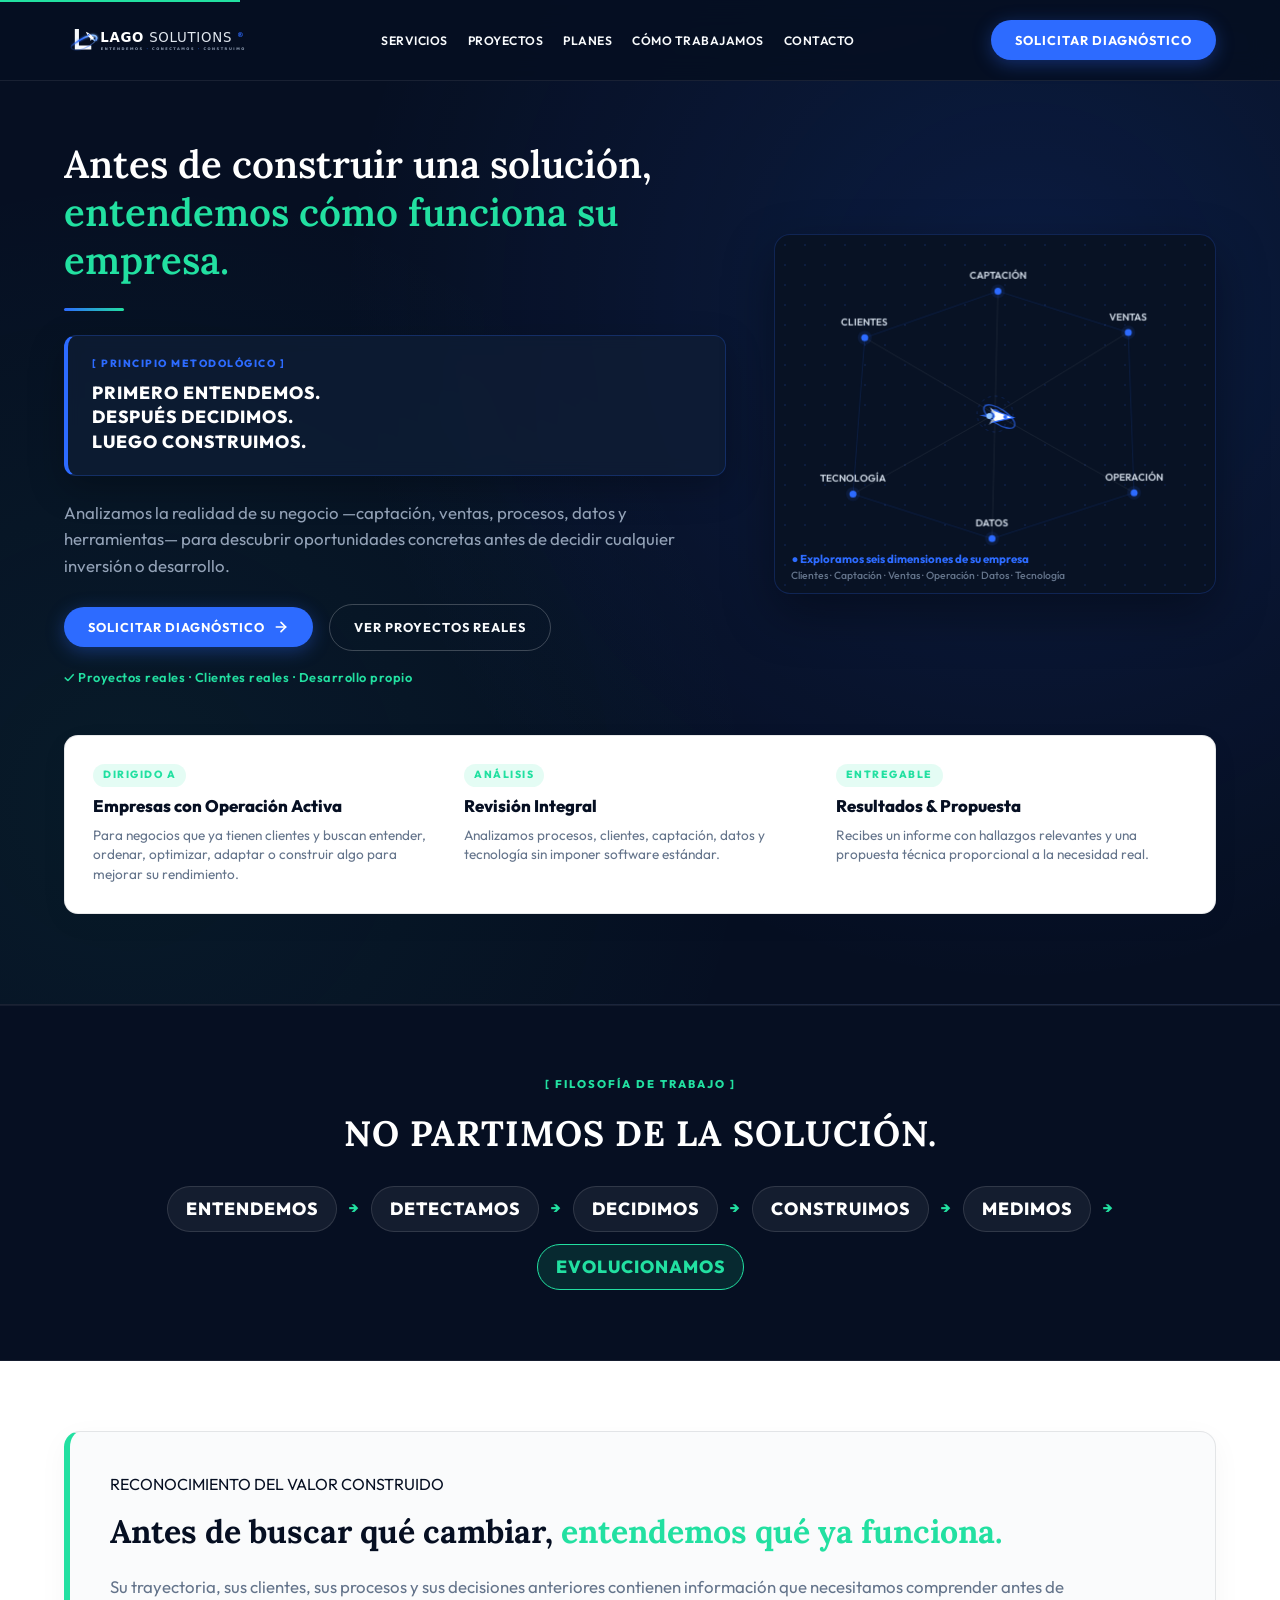
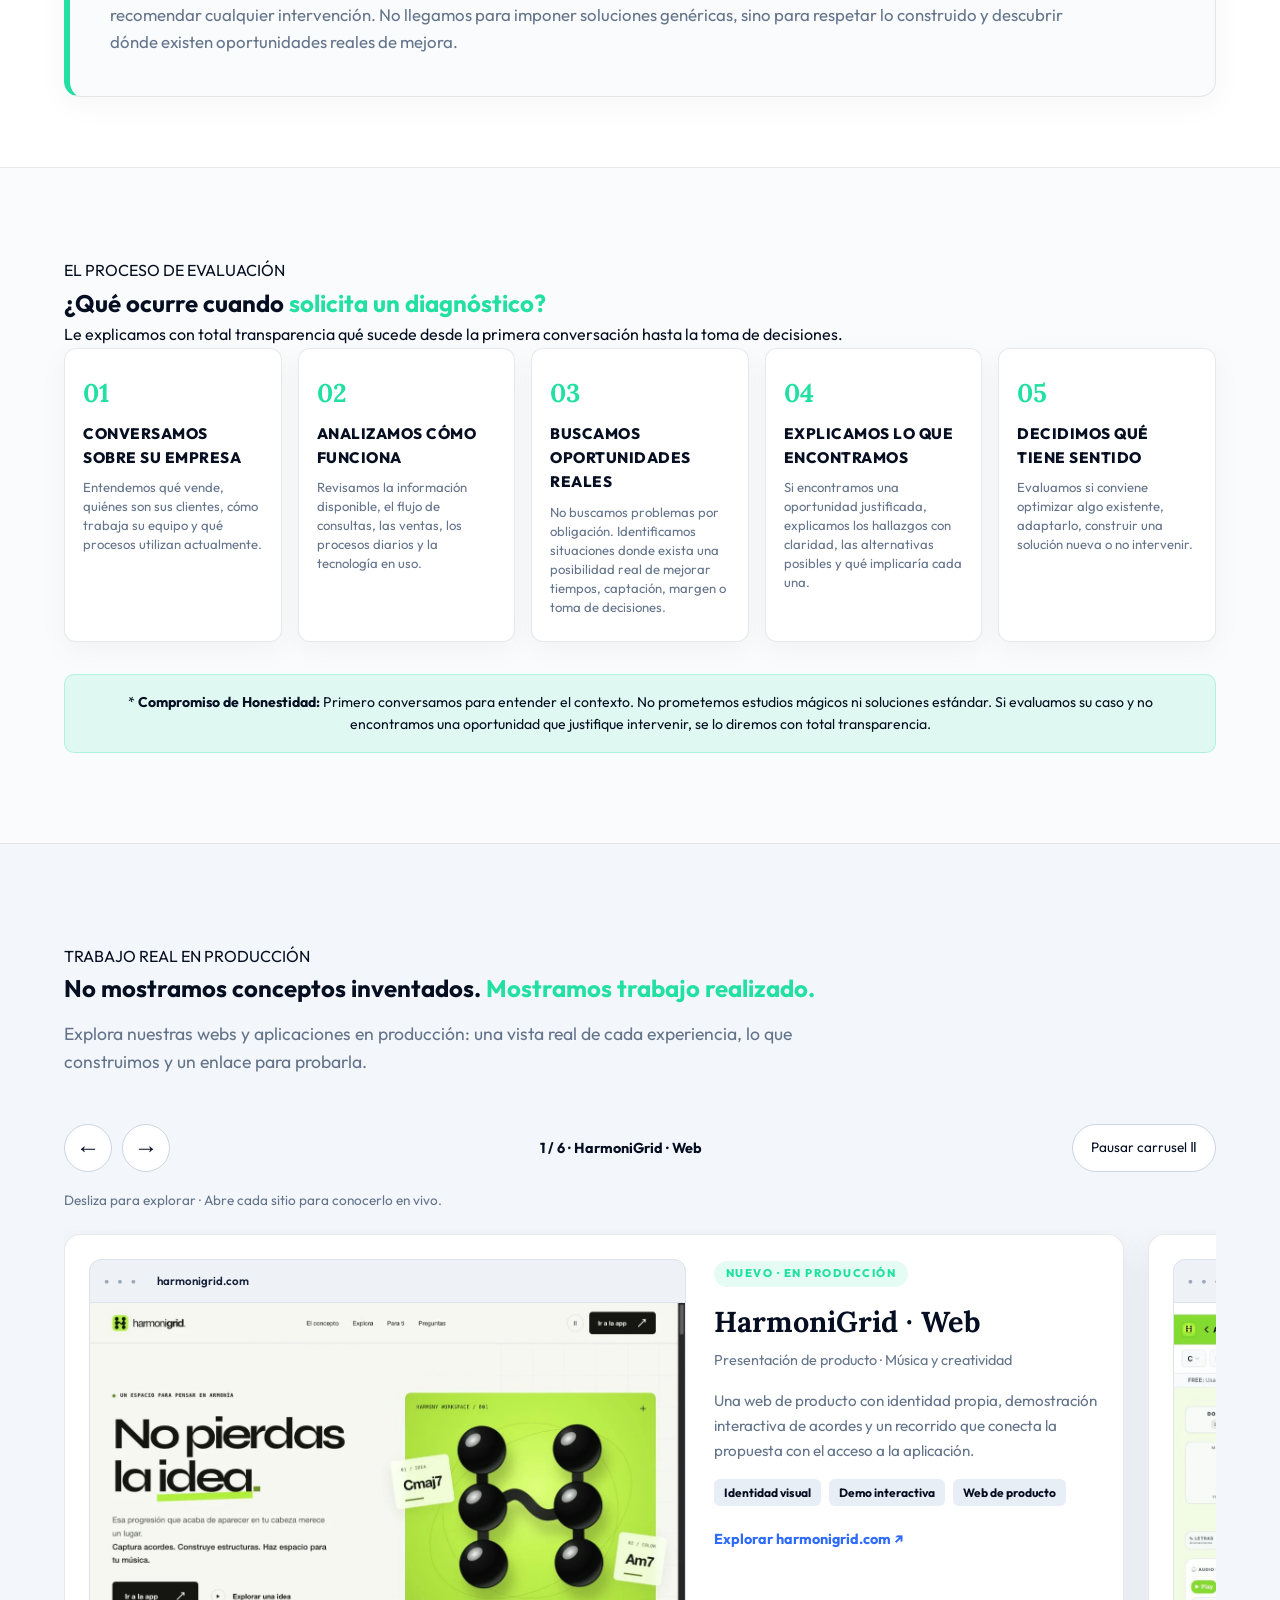
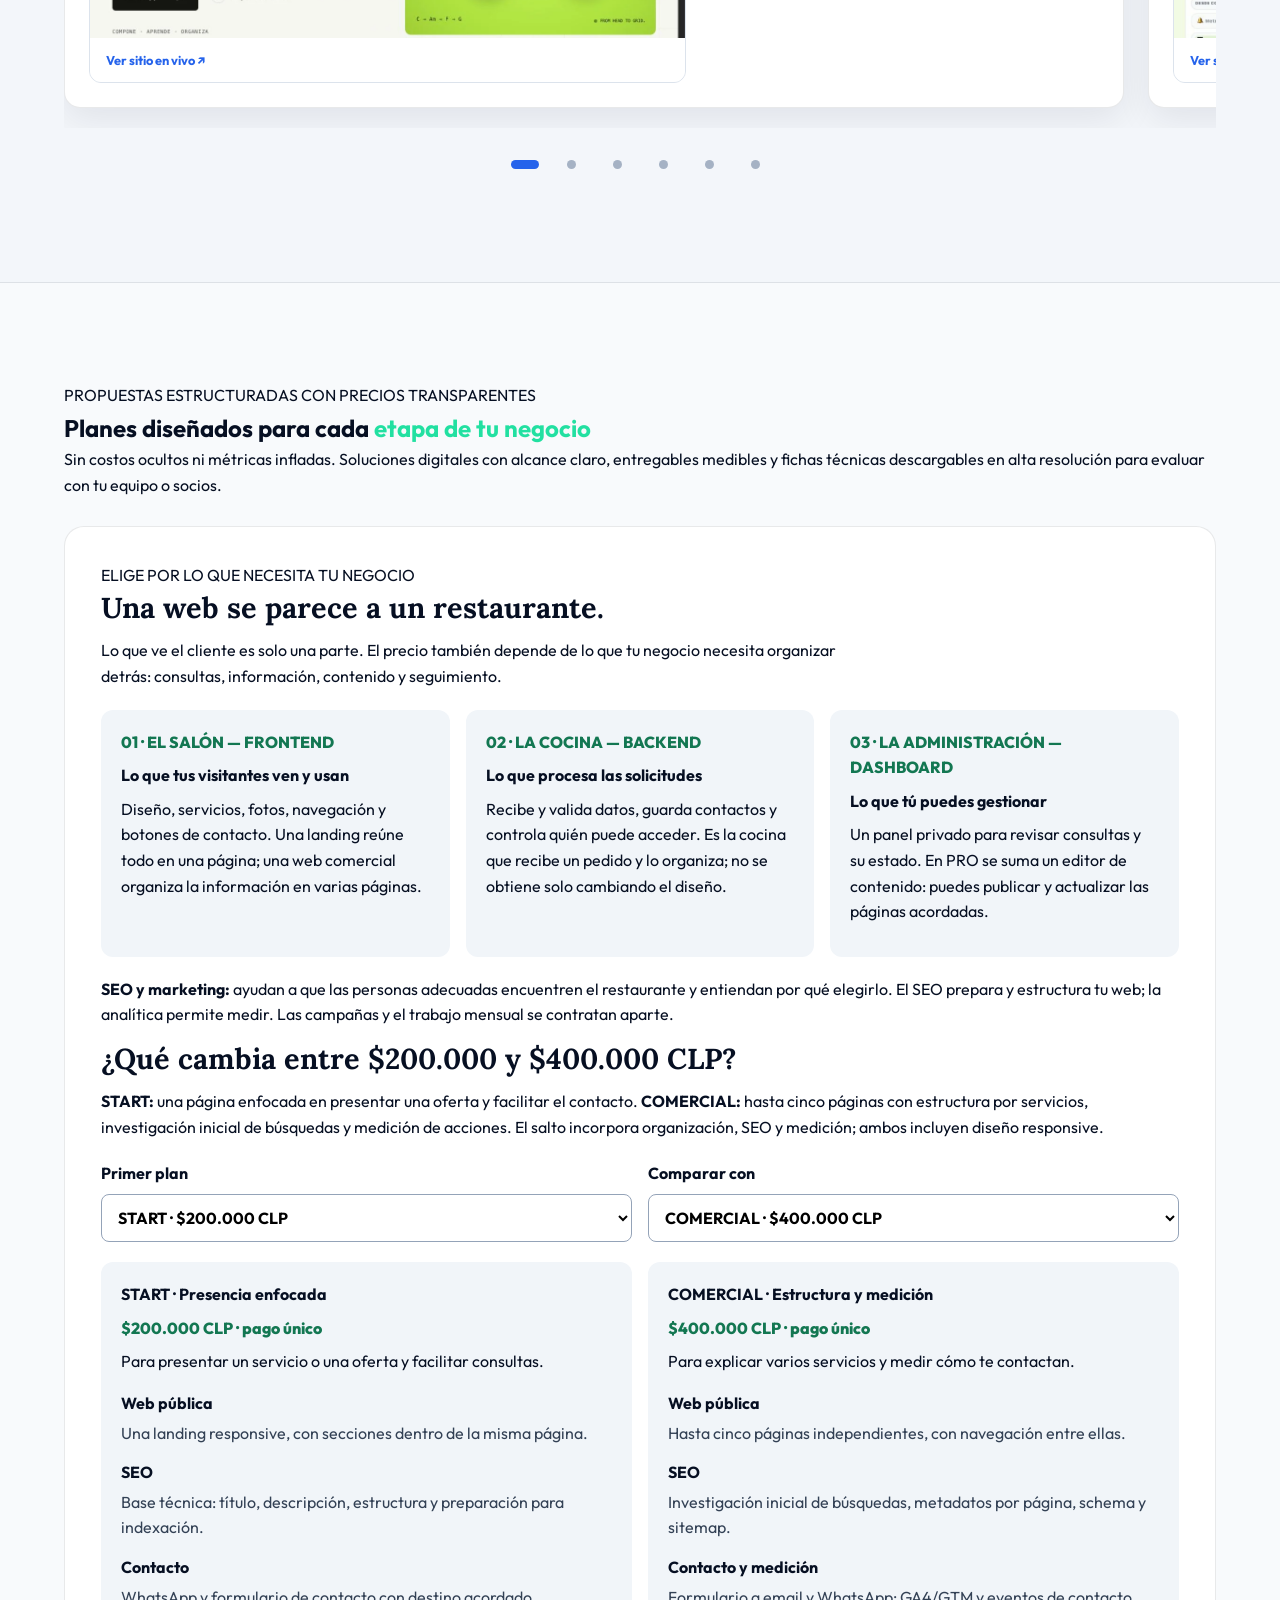
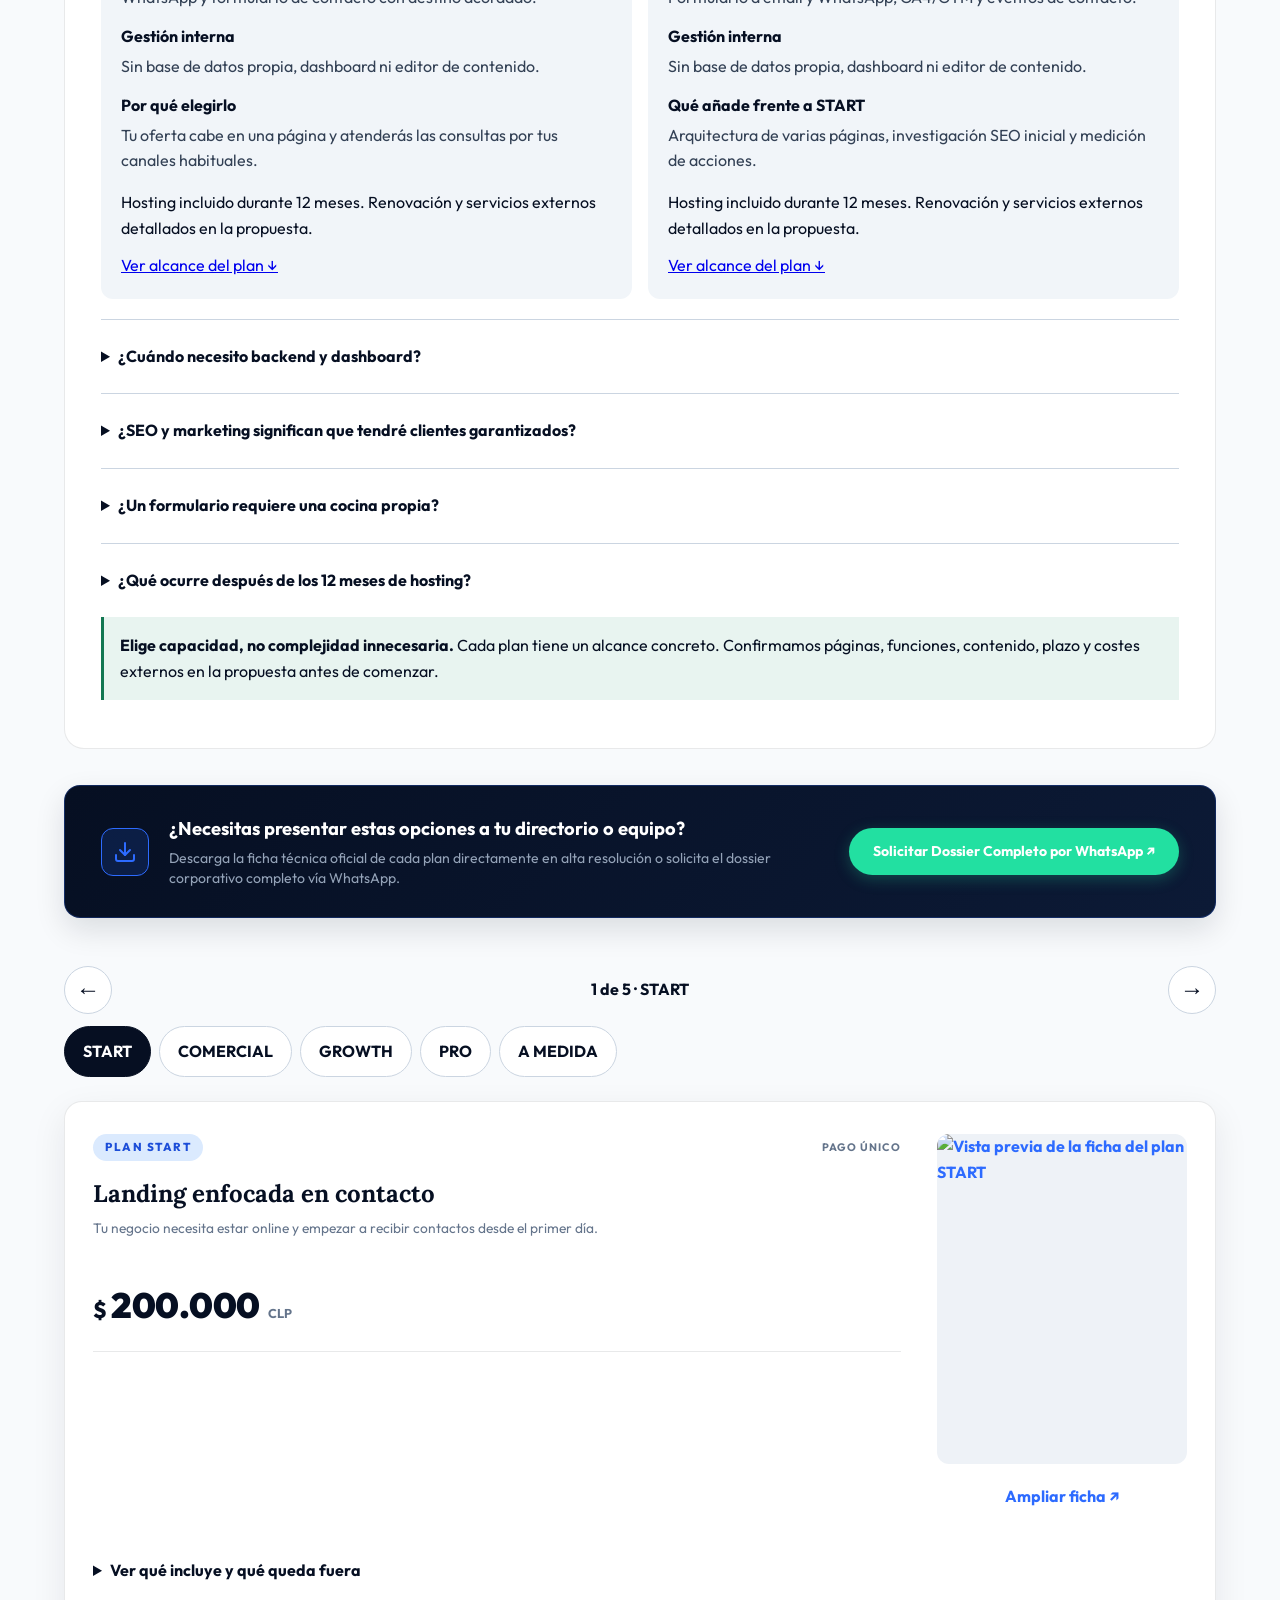
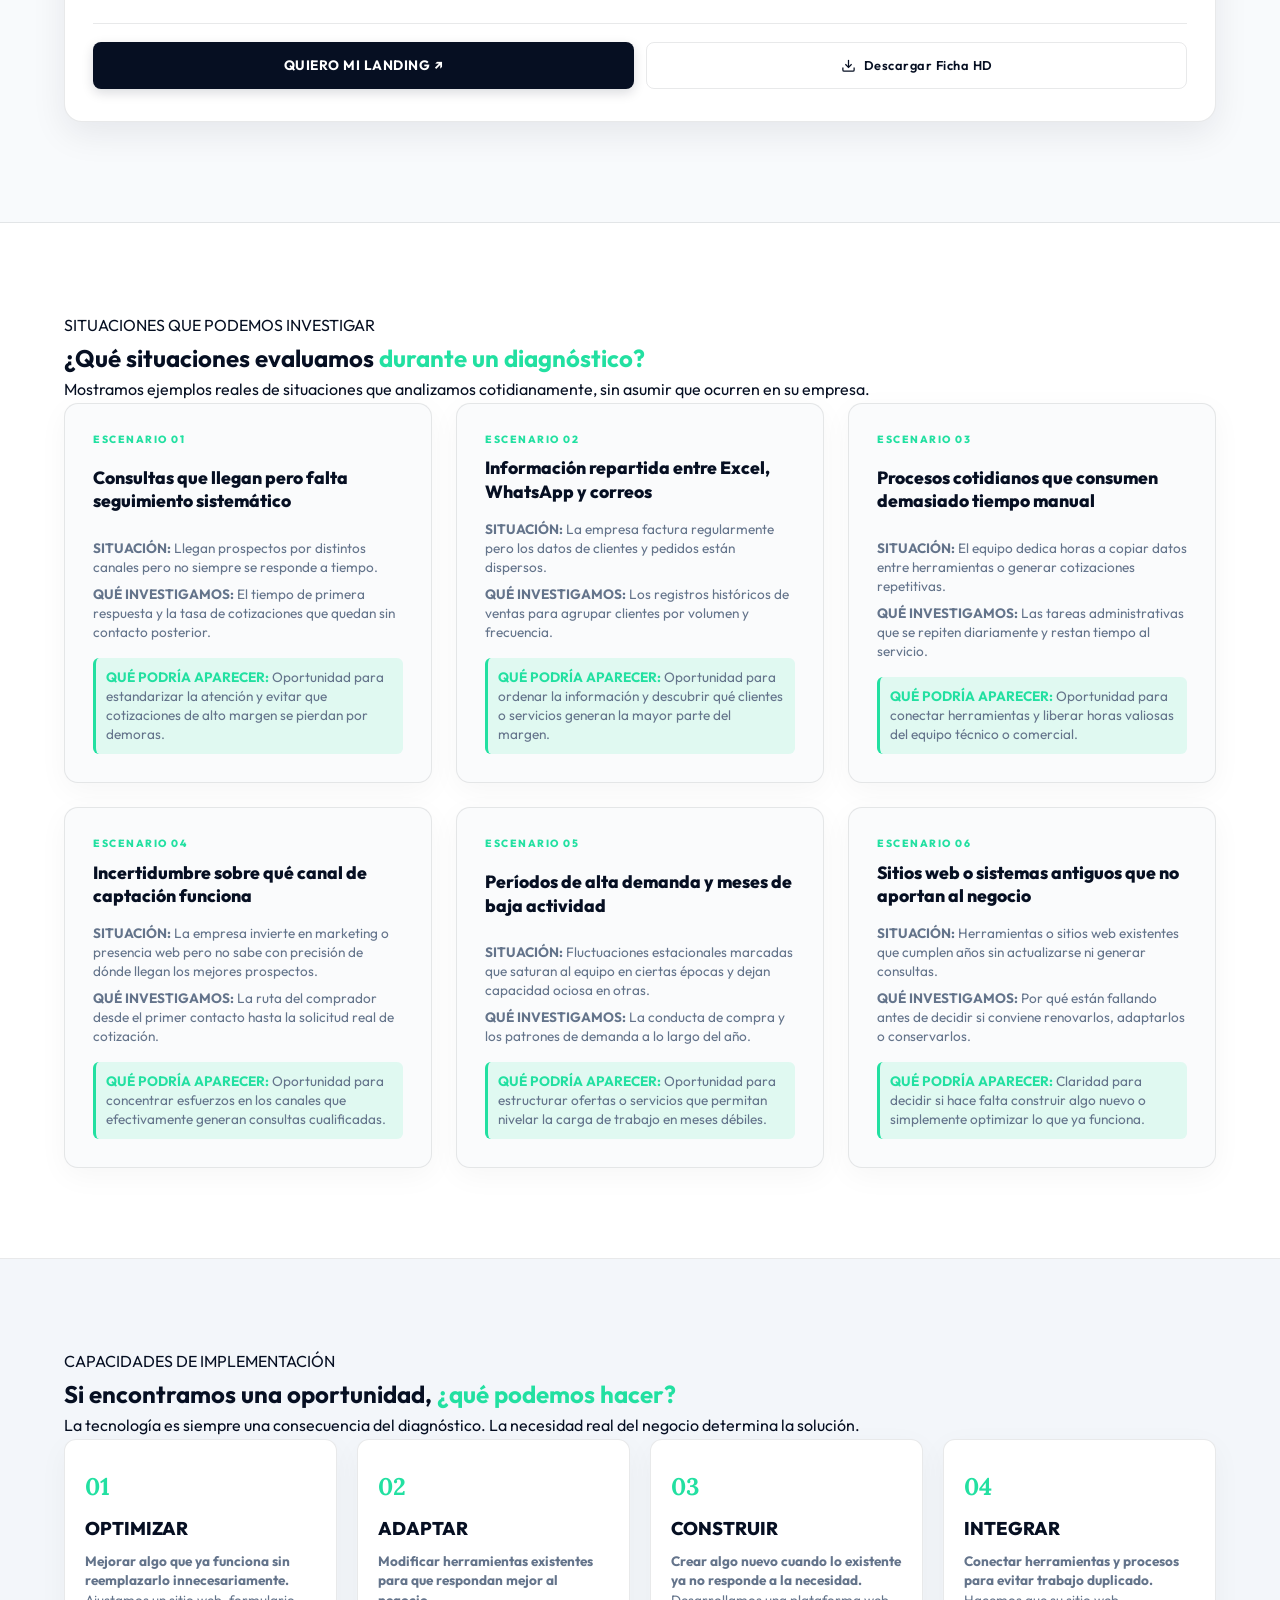
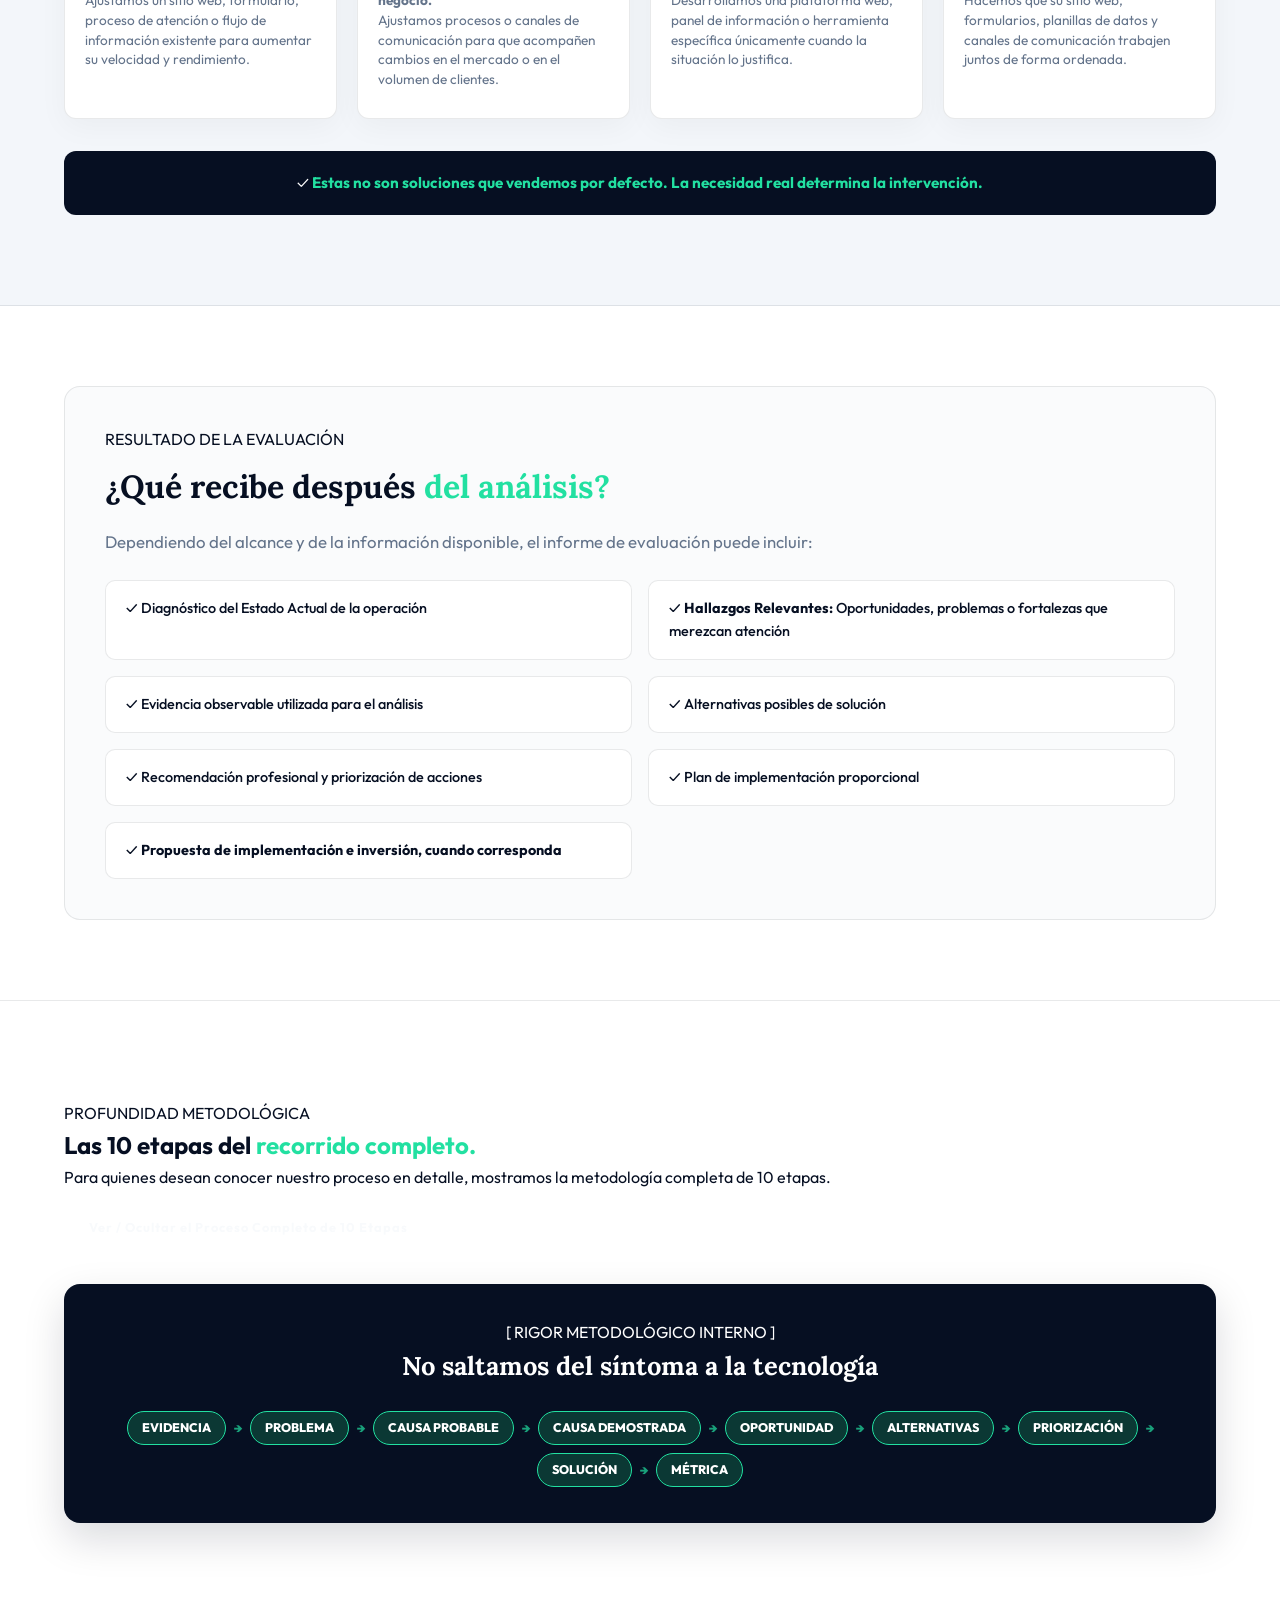
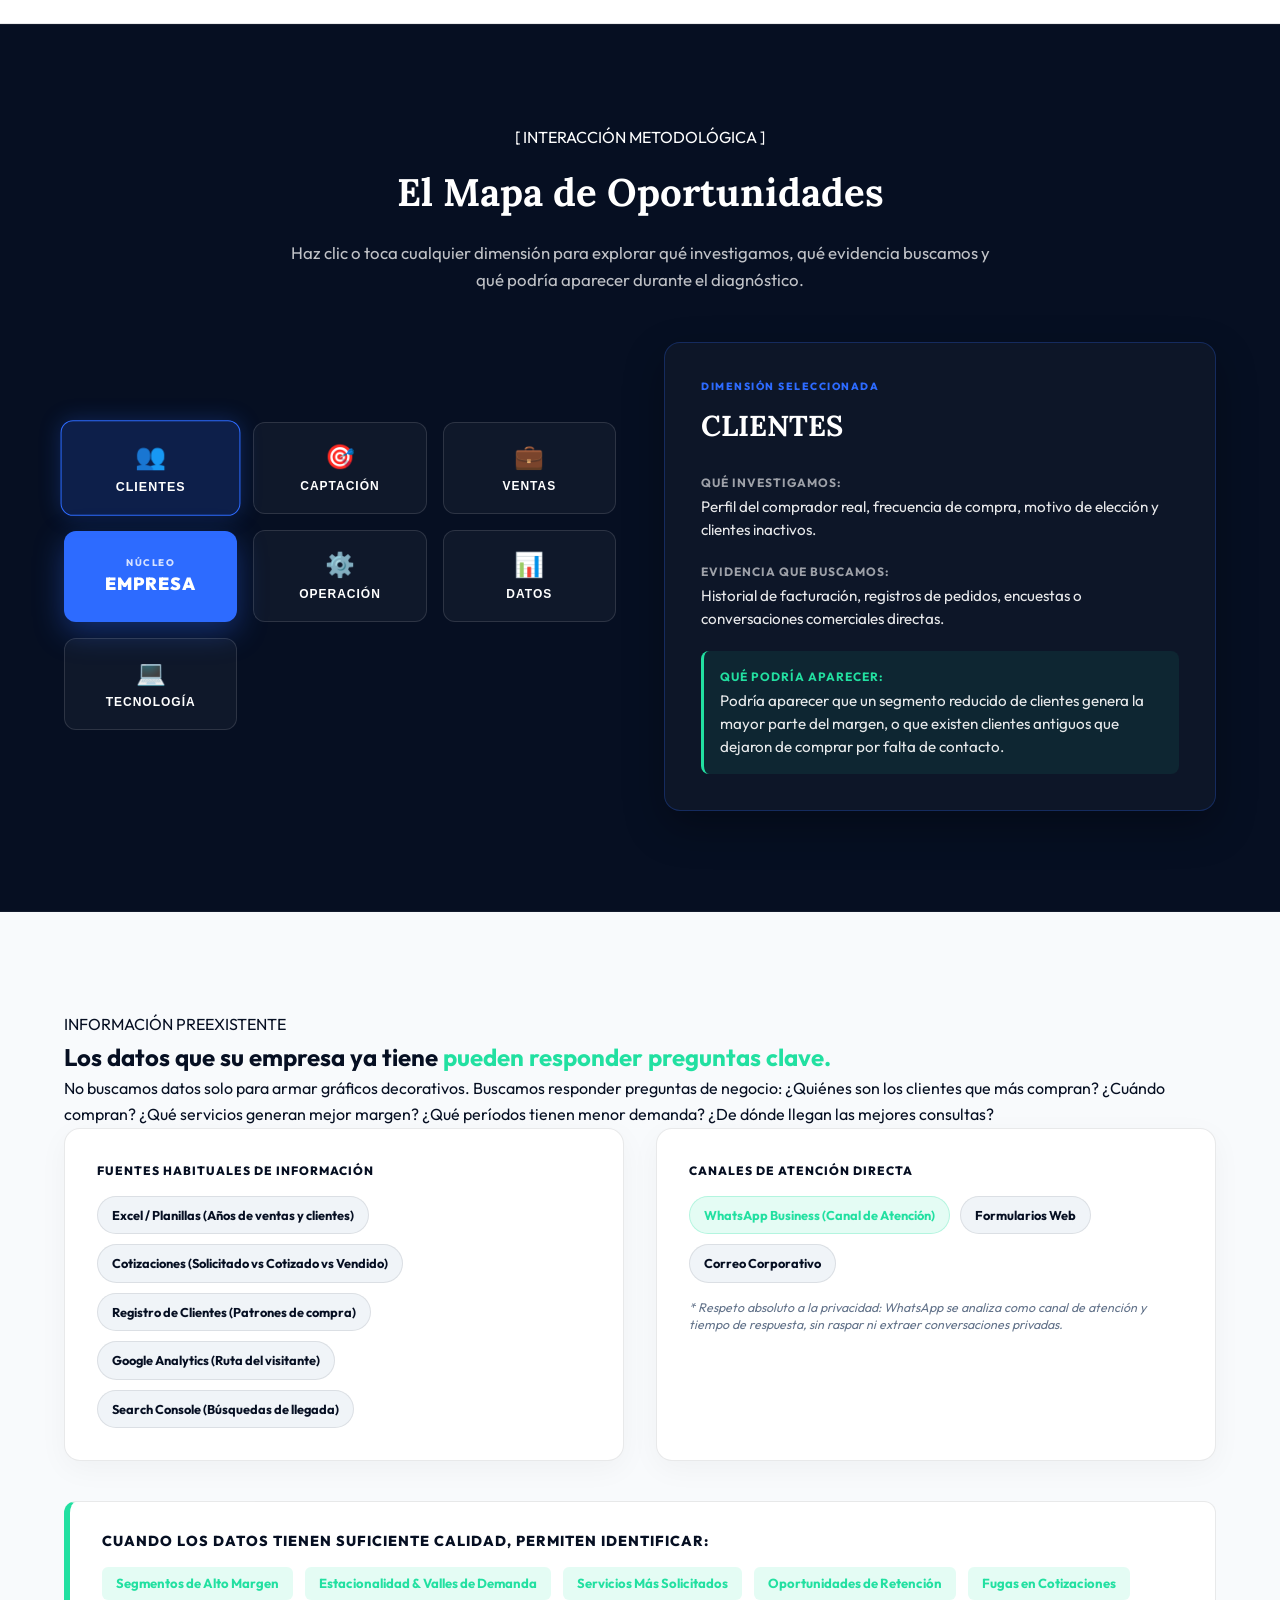
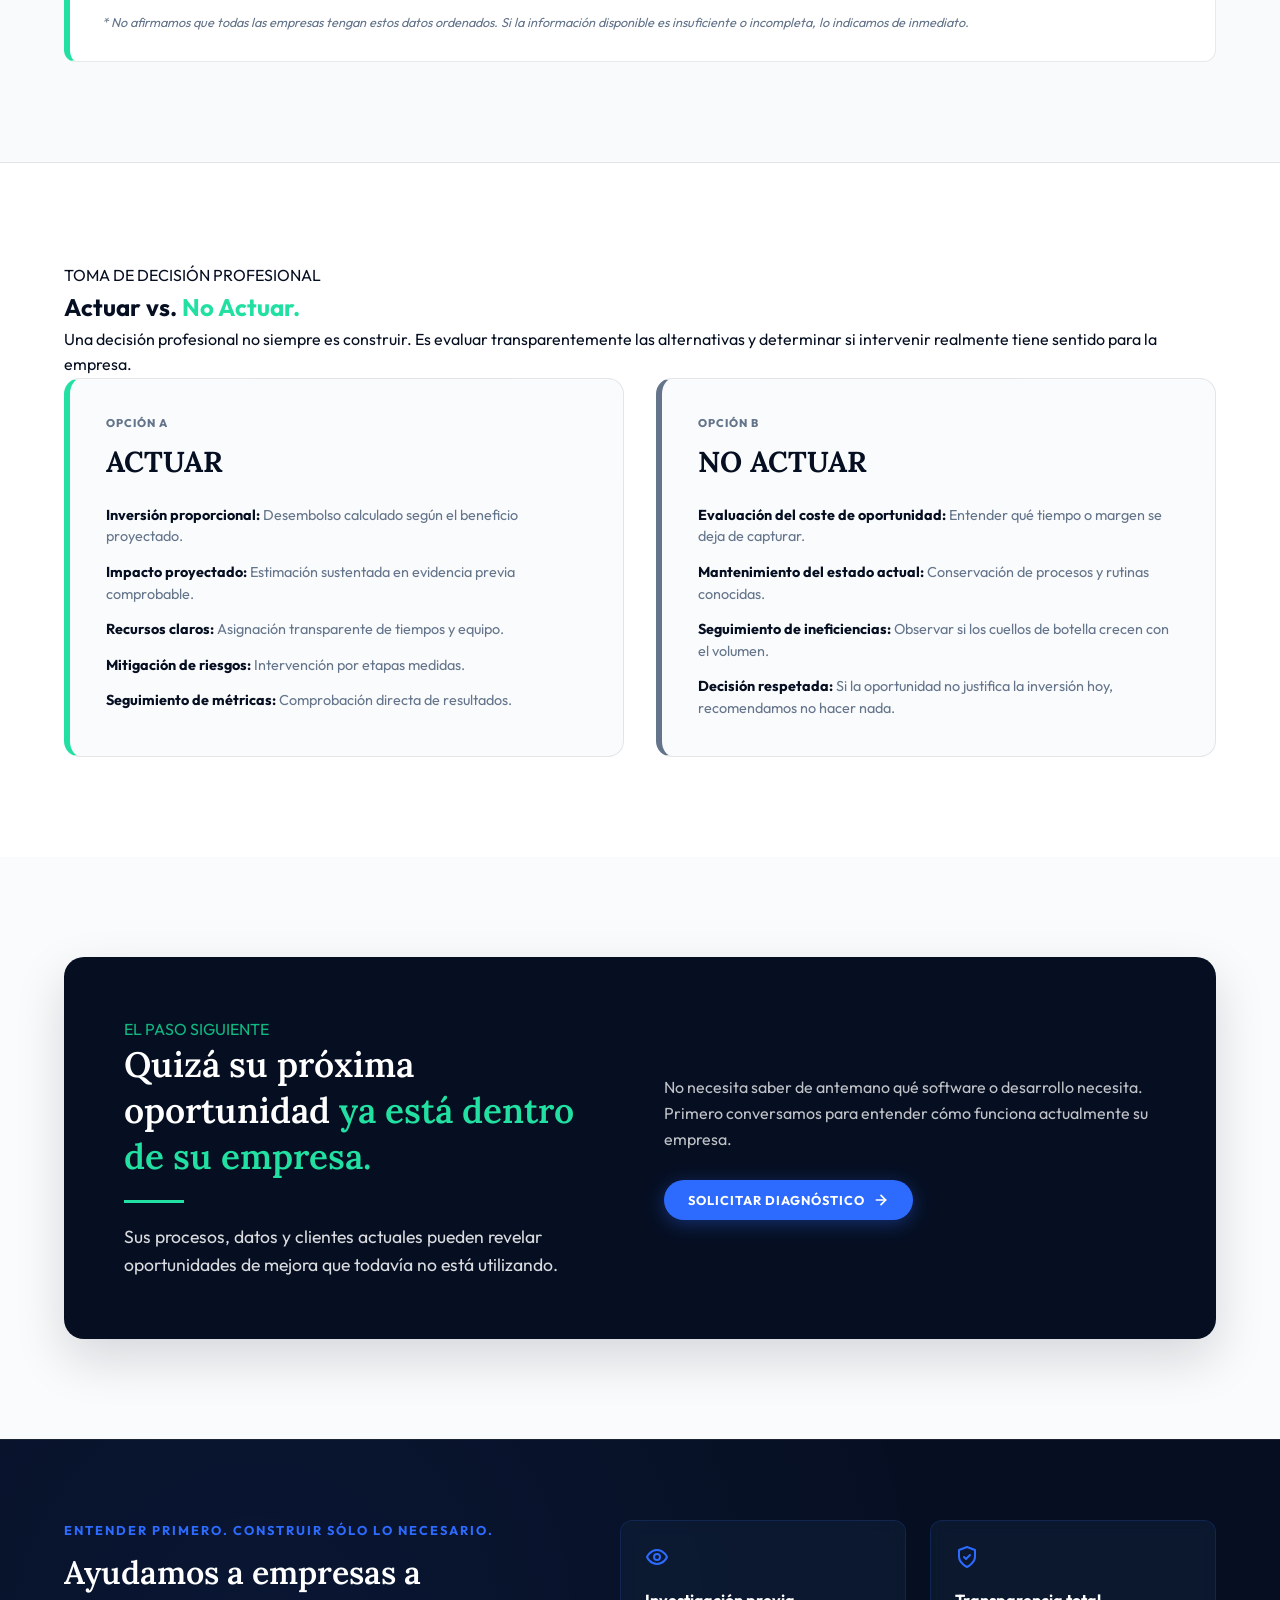
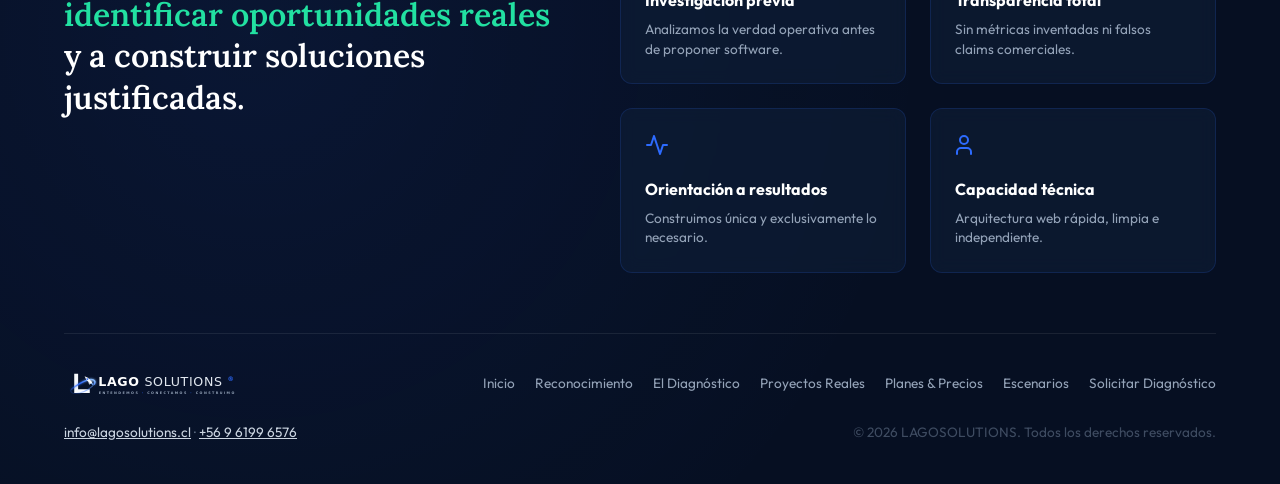
==== index.html @ b9473112 "feat: prepare privacy-safe commercial measurement events" ====
<!DOCTYPE html>
<html lang="es" class="scroll-smooth">

<head>
    <meta charset="UTF-8">
    <meta name="viewport" content="width=device-width, initial-scale=1.0">

    <!-- Verificación de propiedad de Search Console: conservar tras verificar. -->
    <meta name="google-site-verification" content="otqK6gBoKtXs1qLqvSBu4ZYHfhelwF9oJdS4uYwjNAI">

    <!-- SEO Meta Tags -->
    <title>LAGOSOLUTIONS | Diagnóstico y Desarrollo de Sistemas Digitales</title>
    <meta name="description"
        content="Antes de construir una solución, entendemos cómo funciona su empresa. Analizamos procesos, clientes, captación, ventas, datos y tecnología para identificar oportunidades reales.">
    <meta name="keywords"
        content="diagnóstico empresarial, desarrollo web B2B, optimización de procesos, sistemas digitales, arquitectura web, consultoría tecnológica, SEO técnico, automatización">
    <meta name="robots" content="index, follow">
    <meta name="author" content="LAGOSOLUTIONS">
    <link rel="canonical" href="https://www.lagosolutions.cl/">

    <!-- Open Graph (WhatsApp, LinkedIn, Facebook) -->
    <meta property="og:type" content="website">
    <meta property="og:url" content="https://www.lagosolutions.cl/">
    <meta property="og:title" content="LAGOSOLUTIONS | Diagnóstico y Desarrollo de Sistemas Digitales">
    <meta property="og:description"
        content="Antes de construir una solución, entendemos cómo funciona su empresa. Primero entendemos. Después decidimos. Luego construimos.">
    <meta property="og:image" content="https://res.cloudinary.com/dhgifjpkh/image/upload/v1788220828/compressed_ChatGPT_Image_31_ago_2026_07_58_51_p.m._nuidgn.webp">
    <meta property="og:image:secure_url" content="https://res.cloudinary.com/dhgifjpkh/image/upload/v1788220828/compressed_ChatGPT_Image_31_ago_2026_07_58_51_p.m._nuidgn.webp">
    <meta property="og:image:type" content="image/webp">
    <meta property="og:image:width" content="1200">
    <meta property="og:image:height" content="630">
    <meta property="og:image:alt" content="LAGOSOLUTIONS — Diagnóstico y Desarrollo de Sistemas Digitales">

    <!-- Twitter Cards -->
    <meta name="twitter:card" content="summary_large_image">
    <meta name="twitter:title" content="LAGOSOLUTIONS | Diagnóstico y Desarrollo de Sistemas Digitales">
    <meta name="twitter:description"
        content="Analizamos la operación y canales de tu empresa para construir la infraestructura digital que realmente necesitas.">
    <meta name="twitter:image" content="https://res.cloudinary.com/dhgifjpkh/image/upload/v1788220828/compressed_ChatGPT_Image_31_ago_2026_07_58_51_p.m._nuidgn.webp">

    <!-- Favicon -->
    <link rel="icon" type="image/svg+xml" href="favicon.svg">

    <!-- Google Fonts -->
    <link rel="preconnect" href="https://fonts.googleapis.com">
    <link rel="preconnect" href="https://fonts.gstatic.com" crossorigin>
    <link href="https://fonts.googleapis.com/css2?family=Lora:ital,wght@0,400..700;1,400..700&family=Outfit:wght@300;400;500;600;700;800;900&display=swap" rel="stylesheet">

    <!-- Stylesheet with Cache Buster Version -->
    <link rel="stylesheet" href="style.css?v=3.5.0">

    <!-- Schema.org Markup -->
    <script type="application/ld+json">
    {
      "@context": "https://schema.org",
      "@type": "ProfessionalService",
      "name": "LAGOSOLUTIONS",
      "description": "Diagnóstico de operaciones, optimización comercial y desarrollo de sistemas digitales adaptados para empresas.",
      "url": "https://www.lagosolutions.cl/",
      "logo": "https://www.lagosolutions.cl/favicon.svg",
      "image": "https://res.cloudinary.com/dhgifjpkh/image/upload/v1788220828/compressed_ChatGPT_Image_31_ago_2026_07_58_51_p.m._nuidgn.webp",
      "areaServed": "CL",
      "contactPoint": {
        "@type": "ContactPoint",
        "telephone": "+56961996576",
        "email": "info@lagosolutions.cl",
        "contactType": "Atención Comercial B2B",
        "availableLanguage": ["Spanish"]
      },
      "knowsAbout": ["Análisis empresarial", "Optimización de procesos", "Desarrollo web B2B", "SEO técnico", "Integración de sistemas"]
    }
    </script>
</head>

<body>

    <!-- Skip Link for Keyboard Accessibility -->
    <a href="#main-content" class="skip-link">Saltar al contenido principal</a>

    <!-- Fallback NoScript: Asegura lectura y navegación esencial si JS está desactivado -->
    <noscript>
        <div class="noscript-banner">
            <p><strong>LAGOSOLUTIONS:</strong> Modo de lectura directa activado. Todo el contenido comercial, casos y opciones de contacto son accesibles.</p>
        </div>
    </noscript>

    <!-- BARRA DE NAVEGACIÓN -->
    <nav class="navbar">
        <div class="nav-container">
            <a href="#" class="nav-brand" aria-label="LAGOSOLUTIONS Inicio">
                <img src="assets/brand/logo-light.svg" alt="LAGOSOLUTIONS - Entendemos · Conectamos · Construimos" class="nav-logo-img" width="200" height="42">
            </a>
            
            <ul class="nav-menu">
                <li><a href="#que-podemos-hacer">SERVICIOS</a></li>
                <li><a href="#proyectos">PROYECTOS</a></li>
                <li><a href="#planes">PLANES</a></li>
                <li><a href="#que-ocurre-diagnostico">CÓMO TRABAJAMOS</a></li>
                <li><a href="#contacto">CONTACTO</a></li>
            </ul>

            <div class="nav-cta">
                <button type="button" class="btn-pill-navy trigger-modal" id="nav-cta-btn">
                    SOLICITAR DIAGNÓSTICO
                </button>
            </div>

            <!-- Botón Hamburguesa Móvil -->
            <button type="button" class="mobile-menu-btn" id="mobile-menu-btn" aria-controls="mobile-menu-drawer" aria-label="Abrir menú de navegación" aria-expanded="false">
                <span class="burger-bar"></span>
                <span class="burger-bar"></span>
                <span class="burger-bar"></span>
            </button>
        </div>
    </nav>

    <!-- Menú Desplegable Móvil -->
    <div class="mobile-menu-drawer" id="mobile-menu-drawer" aria-hidden="true" inert role="dialog" aria-modal="true" aria-label="Navegación">
        <div class="mobile-drawer-header">
            <img src="assets/brand/logo-light.svg" alt="LAGOSOLUTIONS" class="nav-logo-img" style="height: 32px; width: auto;">
            <button type="button" class="mobile-drawer-close" id="mobile-drawer-close" aria-label="Cerrar menú">&times;</button>
        </div>
        <ul class="mobile-drawer-links">
            <li><a href="#que-podemos-hacer" class="mobile-link">Servicios</a></li>
            <li><a href="#proyectos" class="mobile-link">Proyectos reales</a></li>
            <li><a href="#planes" class="mobile-link">Comparar planes</a></li>
            <li><a href="#que-ocurre-diagnostico" class="mobile-link">Cómo trabajamos</a></li>
            <li><a href="#contacto" class="mobile-link">Contacto</a></li>
        </ul>
        <div class="mobile-drawer-footer">
            <button type="button" class="btn-pill-navy btn-full trigger-modal mobile-cta-trigger">
                SOLICITAR DIAGNÓSTICO
            </button>
        </div>
    </div>

    <!-- MAIN WRAPPER -->
    <main id="main-content">

        <!-- ==========================================
             CAPA 1: COMPRENSIÓN INMEDIATA
             ========================================== -->

        <!-- 1. HERO SECTION V3.1 POLISHED (TEXTO PRIORITARIO + CANVAS DE SOPORTE) -->
        <header class="hero-section">
            <div class="container hero-container">
                <!-- Left Side: Copy Prioritario -->
                <div class="hero-main-content">
                    <h1 class="hero-title">
                        Antes de construir una solución,<br>
                        <span class="accent-green">entendemos cómo funciona su empresa.</span>
                    </h1>
                    
                    <div class="hero-divider"></div>
                    
                    <div class="concept-hero-box">
                        <span class="concept-tag">[ PRINCIPIO METODOLÓGICO ]</span>
                        <p class="concept-lead">
                            PRIMERO ENTENDEMOS.<br>
                            DESPUÉS DECIDIMOS.<br>
                            LUEGO CONSTRUIMOS.
                        </p>
                    </div>

                    <p class="hero-subtitle">
                        Analizamos la realidad de su negocio —captación, ventas, procesos, datos y herramientas— para descubrir oportunidades concretas antes de decidir cualquier inversión o desarrollo.
                    </p>

                    <div class="hero-actions">
                        <button type="button" class="btn-pill-navy trigger-modal" id="hero-cta-btn">
                            SOLICITAR DIAGNÓSTICO
                            <svg viewBox="0 0 24 24" width="16" height="16" stroke="currentColor" stroke-width="2.5" fill="none" stroke-linecap="round" stroke-linejoin="round" aria-hidden="true">
                                <line x1="5" y1="12" x2="19" y2="12"></line>
                                <polyline points="12 5 19 12 12 19"></polyline>
                            </svg>
                        </button>
                        <a href="#proyectos" class="btn-pill-outline" id="hero-secondary-btn">
                            VER PROYECTOS REALES
                        </a>
                    </div>
                    
                    <p class="hero-microcopy">
                        ✓ Proyectos reales · Clientes reales · Desarrollo propio
                    </p>
                </div>

                <!-- Right Side: Soporte Visual (Canvas 6 Áreas Clave) -->
                <div class="hero-visual-wrapper">
                    <div class="hero-system-canvas-box">
                        <canvas id="hero-system-canvas" aria-label="Representación interactiva de seis dimensiones de análisis empresarial"></canvas>
                        <div class="canvas-caption-note">
                            <span>● Exploramos seis dimensiones de su empresa</span>
                            <div class="canvas-caption-sub">Clientes · Captación · Ventas · Operación · Datos · Tecnología</div>
                        </div>
                    </div>
                </div>
            </div>

            <!-- Resumen Claro de la Oferta (Dirigido a empresas con operación activa) -->
            <div class="container" style="margin-top: 48px;">
                <div class="offer-summary-grid reveal">
                    <div class="offer-col">
                        <span class="offer-pill">DIRIGIDO A</span>
                        <h3>Empresas con Operación Activa</h3>
                        <p>Para negocios que ya tienen clientes y buscan entender, ordenar, optimizar, adaptar o construir algo para mejorar su rendimiento.</p>
                    </div>
                    <div class="offer-col">
                        <span class="offer-pill">ANÁLISIS</span>
                        <h3>Revisión Integral</h3>
                        <p>Analizamos procesos, clientes, captación, datos y tecnología sin imponer software estándar.</p>
                    </div>
                    <div class="offer-col">
                        <span class="offer-pill">ENTREGABLE</span>
                        <h3>Resultados & Propuesta</h3>
                        <p>Recibes un informe con hallazgos relevantes y una propuesta técnica proporcional a la necesidad real.</p>
                    </div>
                </div>
            </div>
        </header>

        <!-- 2. TRANSICIÓN CINÉTICA DE METODOLOGÍA (SECCIÓN 2) -->
        <section class="kinetic-methodology-section">
            <div class="container">
                <div class="kinetic-container reveal">
                    <span class="kinetic-badge">[ FILOSOFÍA DE TRABAJO ]</span>
                    <h2 class="kinetic-main-heading">NO PARTIMOS DE LA SOLUCIÓN.</h2>
                    <div class="kinetic-words-flow">
                        <span class="kinetic-word">ENTENDEMOS</span>
                        <span class="kinetic-arrow">→</span>
                        <span class="kinetic-word">DETECTAMOS</span>
                        <span class="kinetic-arrow">→</span>
                        <span class="kinetic-word">DECIDIMOS</span>
                        <span class="kinetic-arrow">→</span>
                        <span class="kinetic-word">CONSTRUIMOS</span>
                        <span class="kinetic-arrow">→</span>
                        <span class="kinetic-word">MEDIMOS</span>
                        <span class="kinetic-arrow">→</span>
                        <span class="kinetic-word accent-green">EVOLUCIONAMOS</span>
                    </div>
                </div>
            </div>
        </section>

        <!-- 3. RECONOCIMIENTO DEL VALOR CONSTRUIDO -->
        <section id="reconocimiento" class="recognition-section">
            <div class="container">
                <div class="recognition-box reveal">
                    <span class="opportunities-pretitle">RECONOCIMIENTO DEL VALOR CONSTRUIDO</span>
                    <h2 class="recognition-title">Antes de buscar qué cambiar, <span class="accent-green">entendemos qué ya funciona.</span></h2>
                    <p class="recognition-text">
                        Su trayectoria, sus clientes, sus procesos y sus decisiones anteriores contienen información que necesitamos comprender antes de recomendar cualquier intervención. No llegamos para imponer soluciones genéricas, sino para respetar lo construido y descubrir dónde existen oportunidades reales de mejora.
                    </p>
                </div>
            </div>
        </section>

        <!-- 4. ¿QUÉ OCURRE CUANDO SOLICITA UN DIAGNÓSTICO? -->
        <section id="que-ocurre-diagnostico" class="diagnostic-process-section">
            <div class="container">
                <div class="process-header reveal">
                    <span class="opportunities-pretitle">EL PROCESO DE EVALUACIÓN</span>
                    <h2 class="opportunities-title">¿Qué ocurre cuando <span class="accent-green">solicita un diagnóstico?</span></h2>
                    <p class="process-lead-text">
                        Le explicamos con total transparencia qué sucede desde la primera conversación hasta la toma de decisiones.
                    </p>
                </div>

                <div class="diagnostic-steps-grid">
                    <div class="diag-step-card reveal">
                        <span class="diag-step-num">01</span>
                        <h3>CONVERSAMOS SOBRE SU EMPRESA</h3>
                        <p>Entendemos qué vende, quiénes son sus clientes, cómo trabaja su equipo y qué procesos utilizan actualmente.</p>
                    </div>

                    <div class="diag-step-card reveal">
                        <span class="diag-step-num">02</span>
                        <h3>ANALIZAMOS CÓMO FUNCIONA</h3>
                        <p>Revisamos la información disponible, el flujo de consultas, las ventas, los procesos diarios y la tecnología en uso.</p>
                    </div>

                    <div class="diag-step-card reveal">
                        <span class="diag-step-num">03</span>
                        <h3>BUSCAMOS OPORTUNIDADES REALES</h3>
                        <p>No buscamos problemas por obligación. Identificamos situaciones donde exista una posibilidad real de mejorar tiempos, captación, margen o toma de decisiones.</p>
                    </div>

                    <div class="diag-step-card reveal">
                        <span class="diag-step-num">04</span>
                        <h3>EXPLICAMOS LO QUE ENCONTRAMOS</h3>
                        <p>Si encontramos una oportunidad justificada, explicamos los hallazgos con claridad, las alternativas posibles y qué implicaría cada una.</p>
                    </div>

                    <div class="diag-step-card reveal">
                        <span class="diag-step-num">05</span>
                        <h3>DECIDIMOS QUÉ TIENE SENTIDO</h3>
                        <p>Evaluamos si conviene optimizar algo existente, adaptarlo, construir una solución nueva o no intervenir.</p>
                    </div>
                </div>

                <p class="no-intervention-note reveal">
                    * <strong>Compromiso de Honestidad:</strong> Primero conversamos para entender el contexto. No prometemos estudios mágicos ni soluciones estándar. Si evaluamos su caso y no encontramos una oportunidad que justifique intervenir, se lo diremos con total transparencia.
                </p>
            </div>
        </section>

        <!-- ==========================================
             CAPA 2: CONFIANZA COMERCIAL Y OPCIONES
             ========================================== -->

        <!-- 5. PROYECTOS REALES (EVIDENCIA COMERCIAL EN PRODUCCIÓN) -->
        <section id="proyectos" class="portfolio-section">
            <div class="container">
                <div class="portfolio-header reveal">
                    <span class="opportunities-pretitle">TRABAJO REAL EN PRODUCCIÓN</span>
                    <h2 class="opportunities-title">No mostramos conceptos inventados. <span class="accent-green">Mostramos trabajo realizado.</span></h2>
                    <p class="portfolio-lead-text">
                        Explora nuestras webs y aplicaciones en producción: una vista real de cada experiencia, lo que construimos y un enlace para probarla.
                    </p>
                </div>

                <div class="projects-carousel" role="region" aria-roledescription="carrusel" aria-label="Proyectos de LagoSolutions">
                    <div class="projects-controls" hidden>
                        <div class="projects-arrows"><button type="button" class="carousel-arrow" id="projects-prev" aria-label="Proyecto anterior" aria-controls="projects-track">←</button><button type="button" class="carousel-arrow" id="projects-next" aria-label="Proyecto siguiente" aria-controls="projects-track">→</button></div>
                        <p id="projects-status" role="status" aria-live="off"></p>
                        <button type="button" id="projects-pause" aria-pressed="false">Pausar carrusel Ⅱ</button>
                    </div>
                    <p class="projects-hint">Desliza para explorar · Abre cada sitio para conocerlo en vivo.</p>
                    <div class="portfolio-grid" id="projects-track" tabindex="0" aria-label="Galería de proyectos; usa las flechas para navegar">
<article class="portfolio-card project-slide" id="card-harmonigrid-com">
 <a class="project-preview" href="https://harmonigrid.com/" target="_blank" rel="noopener" aria-label="Visitar HarmoniGrid · Web"><span class="project-browser-bar"><span aria-hidden="true">● ● ●</span> harmonigrid.com</span><img src="assets/projects/harmonigrid-com.webp" alt="Vista general de HarmoniGrid · Web" width="1280" height="720" loading="lazy" decoding="async"><span class="project-preview-label">Ver sitio en vivo ↗</span></a>
 <div class="portfolio-card-header"><span class="portfolio-badge-real">NUEVO · EN PRODUCCIÓN</span><h3 class="portfolio-project-name">HarmoniGrid · Web</h3><p class="portfolio-project-sub">Presentación de producto · Música y creatividad</p><p class="project-description">Una web de producto con identidad propia, demostración interactiva de acordes y un recorrido que conecta la propuesta con el acceso a la aplicación.</p><div class="portfolio-tech-tags"><span class="tech-tag">Identidad visual</span><span class="tech-tag">Demo interactiva</span><span class="tech-tag">Web de producto</span></div></div>
 <div class="portfolio-card-footer"><a href="https://harmonigrid.com/" target="_blank" rel="noopener" class="portfolio-link-btn">Explorar harmonigrid.com ↗</a></div>
 </article>
<article class="portfolio-card project-slide" id="card-harmonigrid-app">
 <a class="project-preview" href="https://harmonigrid.app/" target="_blank" rel="noopener" aria-label="Visitar HarmoniGrid · App"><span class="project-browser-bar"><span aria-hidden="true">● ● ●</span> harmonigrid.app</span><img src="assets/projects/harmonigrid-app.webp" alt="Vista general de HarmoniGrid · App" width="1280" height="720" loading="lazy" decoding="async"><span class="project-preview-label">Ver sitio en vivo ↗</span></a>
 <div class="portfolio-card-header"><span class="portfolio-badge-real">NUEVO · EN PRODUCCIÓN</span><h3 class="portfolio-project-name">HarmoniGrid · App</h3><p class="portfolio-project-sub">Aplicación web · Composición musical</p><p class="project-description">Un espacio visual para organizar acordes y compases, explorar tonalidades y preparar ideas musicales. La interfaz reúne edición, reproducción y opciones de exportación.</p><div class="portfolio-tech-tags"><span class="tech-tag">Editor musical</span><span class="tech-tag">Audio y reproducción</span><span class="tech-tag">Aplicación web</span></div></div>
 <div class="portfolio-card-footer"><a href="https://harmonigrid.app/" target="_blank" rel="noopener" class="portfolio-link-btn">Explorar harmonigrid.app ↗</a></div>
 </article>
<article class="portfolio-card project-slide" id="card-bandabruna"><a class="project-preview" href="https://www.bandabruna.cl/" target="_blank" rel="noopener" aria-label="Visitar Banda Bruna"><span class="project-browser-bar"><span aria-hidden="true">● ● ●</span> www.bandabruna.cl</span><img src="assets/projects/bandabruna.webp" alt="Vista general del sitio web de Banda Bruna" width="1280" height="720" loading="lazy" decoding="async"><span class="project-preview-label">Ver sitio en vivo ↗</span></a>
                        <div class="portfolio-card-header">
                            <span class="portfolio-badge-real">[ REAL — EN PRODUCCIÓN ]</span>
                            <h3 class="portfolio-project-name">Banda Bruna</h3>
                            <p class="portfolio-project-sub">Orquesta Oficial de Cumbia Tropical · Chile</p>
                        </div>
                        
<details class="project-case"><summary>Explorar el proyecto</summary>                        <!-- Conmutador Interactivo 4 Estados -->
                        <div class="case-tabs" role="tablist" aria-label="Evolución de Banda Bruna">
                            <button type="button" class="case-tab active" data-card="bandabruna" data-state="antes" role="tab" aria-selected="true" aria-controls="bandabruna-antes">SITUACIÓN</button>
                            <button type="button" class="case-tab" data-card="bandabruna" data-state="busco" role="tab" aria-selected="false" aria-controls="bandabruna-busco">QUÉ NECESITABA</button>
                            <button type="button" class="case-tab" data-card="bandabruna" data-state="construyo" role="tab" aria-selected="false" aria-controls="bandabruna-construyo">QUÉ SE CONSTRUYÓ</button>
                            <button type="button" class="case-tab" data-card="bandabruna" data-state="actual" role="tab" aria-selected="false" aria-controls="bandabruna-actual">SISTEMA ACTUAL</button>
                        </div>

                        <div class="portfolio-card-body">
                            <div class="case-state-panel active" id="bandabruna-antes" role="tabpanel">
                                <strong>SITUACIÓN INICIAL:</strong>
                                <p>Presencia digital principalmente visual y fotográfica sin un canal estructurado para solicitudes comerciales ni canalización directa de contrataciones.</p>
                            </div>
                            <div class="case-state-panel" id="bandabruna-busco" role="tabpanel">
                                <strong>QUÉ NECESITABA EL NEGOCIO:</strong>
                                <p>Facilitar información clara, muestras de audio y video, contacto rápido y oportunidades de cotización directa para eventos públicos y privados.</p>
                            </div>
                            <div class="case-state-panel" id="bandabruna-construyo" role="tabpanel">
                                <strong>QUÉ SE CONSTRUYÓ:</strong>
                                <p>Plataforma institucional de carga rápida, formularios de cotización, canal directo a WhatsApp, reproductor oficial de sencillos, galería multimedia y estructura orientada a captación.</p>
                            </div>
                            <div class="case-state-panel" id="bandabruna-actual" role="tabpanel">
                                <strong>SISTEMA ACTUAL EN PRODUCCIÓN:</strong>
                                <p>Plataforma institucional en producción permanente disponible y operativa en bandabruna.cl.</p>
                            </div>
                            
                            <div class="portfolio-detail-item" style="margin-top: 16px;">
                                <strong>CAPACIDAD TÉCNICA (INFORMACIÓN SECUNDARIA):</strong>
                                <p style="font-size: 0.8rem; color: var(--text-muted); margin-bottom: 6px;">Código propio sin licencias mensuales, carga instantánea y optimización SEO.</p>
                                <div class="portfolio-tech-tags">
                                    <span class="tech-tag">Astro SSG</span>
                                    <span class="tech-tag">Tailwind CSS</span>
                                    <span class="tech-tag">Supabase API</span>
                                    <span class="tech-tag">Cloudinary CDN</span>
                                    <span class="tech-tag">Schema.org</span>
                                </div>
                            </div>

                            <div class="portfolio-evidence-box">
                                <strong>ESTADO DE EVIDENCIA:</strong>
                                <p>✓ Sistema en producción activa.</p>
                                <span class="unmeasured-note">* Métricas de facturación interna no divulgadas por confidencialidad.</span>
                            </div>
                        </div>
</details>                        <div class="portfolio-card-footer">
                            <a href="https://www.bandabruna.cl/" target="_blank" rel="noopener" class="portfolio-link-btn">
                                Visitar Sitio Real: bandabruna.cl ↗
                            </a>
                        </div>
                    </article>
<article class="portfolio-card project-slide" id="card-logos"><a class="project-preview" href="https://www.logosarquitectura.cl/" target="_blank" rel="noopener" aria-label="Visitar Logos Arquitectura"><span class="project-browser-bar"><span aria-hidden="true">● ● ●</span> www.logosarquitectura.cl</span><img src="assets/projects/logos.webp" alt="Vista general del sitio web de Logos Arquitectura" width="1280" height="720" loading="lazy" decoding="async"><span class="project-preview-label">Ver sitio en vivo ↗</span></a>
                        <div class="portfolio-card-header">
                            <span class="portfolio-badge-real">[ REAL — EN PRODUCCIÓN ]</span>
                            <h3 class="portfolio-project-name">Logos Arquitectura</h3>
                            <p class="portfolio-project-sub">Infraestructura Educacional & Asesoría MINEDUC · Chile</p>
                        </div>

<details class="project-case"><summary>Explorar el proyecto</summary>                        <!-- Conmutador Interactivo 4 Estados -->
                        <div class="case-tabs" role="tablist" aria-label="Evolución de Logos Arquitectura">
                            <button type="button" class="case-tab active" data-card="logos" data-state="antes" role="tab" aria-selected="true" aria-controls="logos-antes">SITUACIÓN</button>
                            <button type="button" class="case-tab" data-card="logos" data-state="busco" role="tab" aria-selected="false" aria-controls="logos-busco">QUÉ NECESITABA</button>
                            <button type="button" class="case-tab" data-card="logos" data-state="construyo" role="tab" aria-selected="false" aria-controls="logos-construyo">QUÉ SE CONSTRUYÓ</button>
                            <button type="button" class="case-tab" data-card="logos" data-state="actual" role="tab" aria-selected="false" aria-controls="logos-actual">SISTEMA ACTUAL</button>
                        </div>

                        <div class="portfolio-card-body">
                            <div class="case-state-panel active" id="logos-antes" role="tabpanel">
                                <strong>SITUACIÓN INICIAL:</strong>
                                <p>Necesidad de construir desde cero una presencia digital especializada para un nicho muy concreto de arquitectura y regularización educacional.</p>
                            </div>
                            <div class="case-state-panel" id="logos-busco" role="tabpanel">
                                <strong>QUÉ NECESITABA EL NEGOCIO:</strong>
                                <p>Comunicar un servicio de alta especialización técnica y captar sostenedores de colegios e instituciones que requieren asesoría en validación normativa MINEDUC (conocimiento técnico del cliente).</p>
                            </div>
                            <div class="case-state-panel" id="logos-construyo" role="tabpanel">
                                <strong>QUÉ SE CONSTRUYÓ:</strong>
                                <p>Plataforma B2B desde cero, estructuración clara de servicios normativos, integración con Google Ads / Tag Manager y canalización de evaluación directa.</p>
                            </div>
                            <div class="case-state-panel" id="logos-actual" role="tabpanel">
                                <strong>SISTEMA ACTUAL EN PRODUCCIÓN:</strong>
                                <p>Plataforma orientada a la captación B2B en producción permanente en logosarquitectura.cl.</p>
                            </div>

                            <div class="portfolio-detail-item" style="margin-top: 16px;">
                                <strong>CAPACIDAD TÉCNICA (INFORMACIÓN SECUNDARIA):</strong>
                                <p style="font-size: 0.8rem; color: var(--text-muted); margin-bottom: 6px;">Estructura orientada a captación, analítica de eventos y canalización directa.</p>
                                <div class="portfolio-tech-tags">
                                    <span class="tech-tag">Tailwind CSS</span>
                                    <span class="tech-tag">Google Tag Manager</span>
                                    <span class="tech-tag">Google Ads GTM</span>
                                    <span class="tech-tag">Cloudinary CDN</span>
                                </div>
                            </div>

                            <div class="portfolio-evidence-box">
                                <strong>ESTADO DE EVIDENCIA:</strong>
                                <p>✓ Estructura orientada a captación B2B en producción activa.</p>
                                <span class="unmeasured-note">* Tasa de cierre final de contratos no medida.</span>
                            </div>
                        </div>
</details>                        <div class="portfolio-card-footer">
                            <a href="https://www.logosarquitectura.cl/" target="_blank" rel="noopener" class="portfolio-link-btn">
                                Visitar Sitio Real: logosarquitectura.cl ↗
                            </a>
                        </div>
                    </article>
<article class="portfolio-card project-slide" id="card-sforzato"><a class="project-preview" href="https://www.sforzatomusic.cl/" target="_blank" rel="noopener" aria-label="Visitar Sforzato Music"><span class="project-browser-bar"><span aria-hidden="true">● ● ●</span> www.sforzatomusic.cl</span><img src="assets/projects/sforzato.webp" alt="Vista general del sitio web de Sforzato Music" width="1280" height="720" loading="lazy" decoding="async"><span class="project-preview-label">Ver sitio en vivo ↗</span></a>
                        <div class="portfolio-card-header">
                            <span class="portfolio-badge-real">[ REAL — EN PRODUCCIÓN ]</span>
                            <h3 class="portfolio-project-name">Sforzato Music</h3>
                            <p class="portfolio-project-sub">Producción Musical, Catálogo & Distribución Digital · Chile</p>
                        </div>

<details class="project-case"><summary>Explorar el proyecto</summary>                        <!-- Conmutador Interactivo 4 Estados -->
                        <div class="case-tabs" role="tablist" aria-label="Evolución de Sforzato Music">
                            <button type="button" class="case-tab active" data-card="sforzato" data-state="antes" role="tab" aria-selected="true" aria-controls="sforzato-antes">SITUACIÓN</button>
                            <button type="button" class="case-tab" data-card="sforzato" data-state="busco" role="tab" aria-selected="false" aria-controls="sforzato-busco">QUÉ NECESITABA</button>
                            <button type="button" class="case-tab" data-card="sforzato" data-state="construyo" role="tab" aria-selected="false" aria-controls="sforzato-construyo">QUÉ SE CONSTRUYÓ</button>
                            <button type="button" class="case-tab" data-card="sforzato" data-state="actual" role="tab" aria-selected="false" aria-controls="sforzato-actual">SISTEMA ACTUAL</button>
                        </div>

                        <div class="portfolio-card-body">
                            <div class="case-state-panel active" id="sforzato-antes" role="tabpanel">
                                <strong>SITUACIÓN INICIAL:</strong>
                                <p>Necesidad de centralizar y presentar producciones discográficas independientes y proyectos de autor con un estándar estético y técnico de nivel internacional.</p>
                            </div>
                            <div class="case-state-panel" id="sforzato-busco" role="tabpanel">
                                <strong>QUÉ NECESITABA EL NEGOCIO:</strong>
                                <p>Una plataforma de alta fidelidad para comunicar el valor detrás de cada producción, créditos técnicos de mezcla/mastering y canalizar la audiencia hacia plataformas globales.</p>
                            </div>
                            <div class="case-state-panel" id="sforzato-construyo" role="tabpanel">
                                <strong>QUÉ SE CONSTRUYÓ:</strong>
                                <p>Plataforma web editorial moderna, estructuración de catálogo discográfico, registro documental del proceso creativo y canalización directa a canales oficiales.</p>
                            </div>
                            <div class="case-state-panel" id="sforzato-actual" role="tabpanel">
                                <strong>SISTEMA ACTUAL EN PRODUCCIÓN:</strong>
                                <p>Plataforma y catálogo musical en producción activa en sforzatomusic.cl.</p>
                            </div>

                            <div class="portfolio-detail-item" style="margin-top: 16px;">
                                <strong>CAPACIDAD TÉCNICA (INFORMACIÓN SECUNDARIA):</strong>
                                <p style="font-size: 0.8rem; color: var(--text-muted); margin-bottom: 6px;">Estructura moderna en Next.js, optimización multimedia y Schema.org de catálogo.</p>
                                <div class="portfolio-tech-tags">
                                    <span class="tech-tag">Next.js</span>
                                    <span class="tech-tag">Tailwind CSS</span>
                                    <span class="tech-tag">Cloudflare / Vercel CDN</span>
                                    <span class="tech-tag">Schema.org</span>
                                </div>
                            </div>

                            <div class="portfolio-evidence-box">
                                <strong>ESTADO DE EVIDENCIA:</strong>
                                <p>✓ Plataforma y catálogo en producción activa.</p>
                                <span class="unmeasured-note">* Métricas de streaming y reproducciones sujetas a plataformas de distribución externa.</span>
                            </div>
                        </div>
</details>                        <div class="portfolio-card-footer">
                            <a href="https://www.sforzatomusic.cl/" target="_blank" rel="noopener" class="portfolio-link-btn">
                                Visitar Sitio Real: sforzatomusic.cl ↗
                            </a>
                        </div>
                    </article>
<article class="portfolio-card project-slide" id="card-naty"><a class="project-preview" href="https://www.natyentrenadora.com/" target="_blank" rel="noopener" aria-label="Visitar Naty Entrenadora"><span class="project-browser-bar"><span aria-hidden="true">● ● ●</span> www.natyentrenadora.com</span><img src="assets/projects/naty.webp" alt="Vista general del sitio web de Naty Entrenadora" width="1280" height="720" loading="lazy" decoding="async"><span class="project-preview-label">Ver sitio en vivo ↗</span></a>
                        <div class="portfolio-card-header">
                            <span class="portfolio-badge-real">[ REAL — EN PRODUCCIÓN ]</span>
                            <h3 class="portfolio-project-name">Naty Entrenadora</h3>
                            <p class="portfolio-project-sub">Entrenamiento Online & Membresía Digital · Chile</p>
                        </div>

<details class="project-case"><summary>Explorar el proyecto</summary>                        <!-- Conmutador Interactivo 4 Estados -->
                        <div class="case-tabs" role="tablist" aria-label="Evolución de Naty Entrenadora">
                            <button type="button" class="case-tab active" data-card="naty" data-state="antes" role="tab" aria-selected="true" aria-controls="naty-antes">SITUACIÓN</button>
                            <button type="button" class="case-tab" data-card="naty" data-state="busco" role="tab" aria-selected="false" aria-controls="naty-busco">QUÉ NECESITABA</button>
                            <button type="button" class="case-tab" data-card="naty" data-state="construyo" role="tab" aria-selected="false" aria-controls="naty-construyo">QUÉ SE CONSTRUYÓ</button>
                            <button type="button" class="case-tab" data-card="naty" data-state="actual" role="tab" aria-selected="false" aria-controls="naty-actual">SISTEMA ACTUAL</button>
                        </div>

                        <div class="portfolio-card-body">
                            <div class="case-state-panel active" id="naty-antes" role="tabpanel">
                                <strong>CONTEXTO DEL PROYECTO:</strong>
                                <p>Entrenamiento online para mujeres, con una propuesta de membresía que combina clases en vivo y contenido para entrenar a su propio ritmo.</p>
                            </div>
                            <div class="case-state-panel" id="naty-busco" role="tabpanel">
                                <strong>QUÉ NECESITABA EL NEGOCIO:</strong>
                                <p>Presentar la metodología de Natalia, explicar la membresía y facilitar el acceso al registro y al portal de alumnas desde una experiencia digital coherente.</p>
                            </div>
                            <div class="case-state-panel" id="naty-construyo" role="tabpanel">
                                <strong>QUÉ SE CONSTRUYÓ:</strong>
                                <p>Sitio de presentación de la entrenadora, estructura comercial de membresía, preguntas frecuentes y rutas de registro, inicio de sesión y acceso al portal de alumnas.</p>
                            </div>
                            <div class="case-state-panel" id="naty-actual" role="tabpanel">
                                <strong>SISTEMA ACTUAL EN PRODUCCIÓN:</strong>
                                <p>Proyecto entregado y sitio público disponible en natyentrenadora.com, con acceso a inscripción y presentación de la plataforma de entrenamiento.</p>
                            </div>

                            <div class="portfolio-detail-item" style="margin-top: 16px;">
                                <strong>CAPACIDAD TÉCNICA (INFORMACIÓN SECUNDARIA):</strong>
                                <p style="font-size: 0.8rem; color: var(--text-muted); margin-bottom: 6px;">Experiencia web orientada a una membresía online, con contenido multimedia y navegación hacia registro y portal de alumnas.</p>
                                <div class="portfolio-tech-tags">
                                    <span class="tech-tag">Membresía Online</span>
                                    <span class="tech-tag">Contenido Multimedia</span>
                                    <span class="tech-tag">Registro de Alumnas</span>
                                    <span class="tech-tag">Portal de Alumnas</span>
                                </div>
                            </div>

                            <div class="portfolio-evidence-box">
                                <strong>ESTADO DE EVIDENCIA:</strong>
                                <p>✓ Proyecto entregado y sitio público disponible.</p>
                                <span class="unmeasured-note">* Resultados de inscripciones y retención no publicados.</span>
                            </div>
                        </div>
</details>                        <div class="portfolio-card-footer">
                            <a href="https://www.natyentrenadora.com/" target="_blank" rel="noopener" class="portfolio-link-btn">
                                Visitar Sitio Real: natyentrenadora.com ↗
                            </a>
                        </div>
                    </article>
                    </div>
                    <div class="projects-dots" aria-label="Elegir proyecto" hidden></div>
                </div>
            </div>
        </section>

        <!-- 6. NIVELES DE INVERSIÓN & PLANES ESTRUCTURADOS CON DESCARGA -->
        <section id="planes" class="plans-section">
            <div class="container">
                <div class="process-header reveal">
                    <span class="opportunities-pretitle">PROPUESTAS ESTRUCTURADAS CON PRECIOS TRANSPARENTES</span>
                    <h2 class="opportunities-title">Planes diseñados para cada <span class="accent-green">etapa de tu negocio</span></h2>
                    <p class="process-lead-text">
                        Sin costos ocultos ni métricas infladas. Soluciones digitales con alcance claro, entregables medibles y fichas técnicas descargables en alta resolución para evaluar con tu equipo o socios.
                    </p>
                </div>

                <!-- Banner Informativo de Descarga de Dossier -->
                <div class="plan-learning" id="comparar-planes">
                    <span class="opportunities-pretitle">ELIGE POR LO QUE NECESITA TU NEGOCIO</span>
                    <h3>Una web se parece a un restaurante.</h3>
                    <p class="plan-learning-intro">Lo que ve el cliente es solo una parte. El precio también depende de lo que tu negocio necesita organizar detrás: consultas, información, contenido y seguimiento.</p>
                    <div class="restaurant-grid">
                        <article><span>01 · EL SALÓN — FRONTEND</span><h4>Lo que tus visitantes ven y usan</h4><p>Diseño, servicios, fotos, navegación y botones de contacto. Una landing reúne todo en una página; una web comercial organiza la información en varias páginas.</p></article>
                        <article><span>02 · LA COCINA — BACKEND</span><h4>Lo que procesa las solicitudes</h4><p>Recibe y valida datos, guarda contactos y controla quién puede acceder. Es la cocina que recibe un pedido y lo organiza; no se obtiene solo cambiando el diseño.</p></article>
                        <article><span>03 · LA ADMINISTRACIÓN — DASHBOARD</span><h4>Lo que tú puedes gestionar</h4><p>Un panel privado para revisar consultas y su estado. En PRO se suma un editor de contenido: puedes publicar y actualizar las páginas acordadas.</p></article>
                    </div>
                    <p><strong>SEO y marketing:</strong> ayudan a que las personas adecuadas encuentren el restaurante y entiendan por qué elegirlo. El SEO prepara y estructura tu web; la analítica permite medir. Las campañas y el trabajo mensual se contratan aparte.</p>
                    <h3>¿Qué cambia entre $200.000 y $400.000 CLP?</h3>
                    <p><strong>START:</strong> una página enfocada en presentar una oferta y facilitar el contacto. <strong>COMERCIAL:</strong> hasta cinco páginas con estructura por servicios, investigación inicial de búsquedas y medición de acciones. El salto incorpora organización, SEO y medición; ambos incluyen diseño responsive.</p>
                    <div class="plan-compare-selects">
                        <label for="compare-plan-a">Primer plan<select id="compare-plan-a" disabled><option value="start" selected>START · $200.000 CLP</option><option value="comercial">COMERCIAL · $400.000 CLP</option><option value="growth">GROWTH · $700.000 CLP</option><option value="pro">PRO · $1.000.000 CLP</option><option value="medida">A MEDIDA · desde $1.500.000 CLP</option></select></label>
                        <label for="compare-plan-b">Comparar con<select id="compare-plan-b" disabled><option value="start">START · $200.000 CLP</option><option value="comercial" selected>COMERCIAL · $400.000 CLP</option><option value="growth">GROWTH · $700.000 CLP</option><option value="pro">PRO · $1.000.000 CLP</option><option value="medida">A MEDIDA · desde $1.500.000 CLP</option></select></label>
                    </div>
                    <div class="plan-compare-grid" id="plan-comparison" aria-live="polite" aria-atomic="true">
                        <article class="plan-compare-card"><h4>START · Presencia enfocada</h4><span class="plan-compare-price">$200.000 CLP · pago único</span><p>Para presentar un servicio o una oferta y facilitar consultas.</p><dl><dt>Web pública</dt><dd>Una landing responsive, con secciones dentro de la misma página.</dd><dt>SEO</dt><dd>Base técnica: título, descripción, estructura y preparación para indexación.</dd><dt>Contacto</dt><dd>WhatsApp y formulario de contacto con destino acordado.</dd><dt>Gestión interna</dt><dd>Sin base de datos propia, dashboard ni editor de contenido.</dd></dl><a href="#plan-start">Ver alcance de START ↓</a></article>
                        <article class="plan-compare-card"><h4>COMERCIAL · Estructura y medición</h4><span class="plan-compare-price">$400.000 CLP · pago único</span><p>Para explicar varios servicios y medir cómo te contactan.</p><dl><dt>Web pública</dt><dd>Hasta cinco páginas independientes, con navegación entre ellas.</dd><dt>SEO</dt><dd>Investigación inicial de búsquedas, metadatos por página, schema y sitemap.</dd><dt>Contacto y medición</dt><dd>Formulario a email y WhatsApp; GA4/GTM y eventos de contacto.</dd><dt>Gestión interna</dt><dd>Sin base de datos propia, dashboard ni editor de contenido.</dd></dl><a href="#plan-comercial">Ver alcance de COMERCIAL ↓</a></article>
                    </div>
                    <noscript><p>La comparación inicial está disponible arriba. Puedes consultar el alcance de los cinco planes a continuación.</p></noscript>
                    <details><summary>¿Cuándo necesito backend y dashboard?</summary><p>Cuando necesitas guardar consultas y darles seguimiento dentro de un panel. GROWTH incorpora captura de contactos con origen de campaña y un dashboard básico. PRO añade gestión comercial por estados y un editor de contenido. Reservas, pagos, múltiples roles e integraciones se cotizan a medida.</p></details>
                    <details><summary>¿SEO y marketing significan que tendré clientes garantizados?</summary><p>El SEO técnico permite que los buscadores puedan interpretar tu web. La estrategia organiza páginas según lo que busca tu público y la medición registra acciones. Los resultados también dependen de demanda, competencia, tráfico y atención comercial. Ningún plan garantiza posiciones en Google ni ventas; publicidad, presupuesto de anuncios y SEO mensual se cotizan aparte.</p></details>
                    <details><summary>¿Un formulario requiere una cocina propia?</summary><p>Puede usar un proveedor externo para entregar el mensaje sin que tengas un backend propio. En START y COMERCIAL acordamos el destino del contacto. En GROWTH y PRO, además, la solicitud queda guardada en la base de datos del sistema para gestionarla desde tu panel.</p></details>
                    <details><summary>¿Qué ocurre después de los 12 meses de hosting?</summary><p>El alcance publicado incluye configuración y hosting durante los primeros 12 meses. Antes de contratar, la propuesta debe indicar renovación, dominio, soporte, límites de uso y costes de servicios externos. El desarrollo se paga una vez; los servicios que se renuevan tienen sus propias condiciones.</p></details>
                    <p class="plan-scope-note"><strong>Elige capacidad, no complejidad innecesaria.</strong> Cada plan tiene un alcance concreto. Confirmamos páginas, funciones, contenido, plazo y costes externos en la propuesta antes de comenzar.</p>
                </div>

                <div class="dossier-download-banner reveal">
                    <div class="dossier-banner-content">
                        <div class="dossier-icon-badge">
                            <svg width="24" height="24" viewBox="0 0 24 24" fill="none" stroke="currentColor" stroke-width="2" stroke-linecap="round" stroke-linejoin="round" aria-hidden="true"><path d="M21 15v4a2 2 0 0 1-2 2H5a2 2 0 0 1-2-2v-4"/><polyline points="7 10 12 15 17 10"/><line x1="12" y1="15" x2="12" y2="3"/></svg>
                        </div>
                        <div class="dossier-banner-text">
                            <h3>¿Necesitas presentar estas opciones a tu directorio o equipo?</h3>
                            <p>Descarga la ficha técnica oficial de cada plan directamente en alta resolución o solicita el dossier corporativo completo vía WhatsApp.</p>
                        </div>
                    </div>
                    <div class="dossier-banner-actions">
                        <a href="https://wa.me/56961996576?text=Hola%20Israel%2C%20quisiera%20recibir%20el%20dossier%20completo%20de%20los%205%20planes%20de%20LAGOSOLUTIONS." target="_blank" rel="noopener" class="btn-dossier-whatsapp">
                            Solicitar Dossier Completo por WhatsApp ↗
                        </a>
                    </div>
                </div>

                <!-- Grid de los 5 Planes -->
                <div class="plans-carousel" role="region" aria-roledescription="carrusel" aria-label="Planes y fichas técnicas">
                    <div class="plans-carousel-controls" hidden>
                        <button type="button" class="carousel-arrow" id="plan-prev" aria-label="Ver plan anterior" aria-controls="plans-track">←</button>
                        <p id="plan-slide-status" aria-live="polite" aria-atomic="true">1 de 5 · START</p>
                        <button type="button" class="carousel-arrow" id="plan-next" aria-label="Ver plan siguiente" aria-controls="plans-track">→</button>
                    </div>
                    <div class="plans-carousel-tabs" aria-label="Elegir plan" hidden>
                        <button type="button" data-slide="start" aria-pressed="true">START</button>
                        <button type="button" data-slide="comercial" aria-pressed="false">COMERCIAL</button>
                        <button type="button" data-slide="growth" aria-pressed="false">GROWTH</button>
                        <button type="button" data-slide="pro" aria-pressed="false">PRO</button>
                        <button type="button" data-slide="medida" aria-pressed="false">A MEDIDA</button>
                    </div>
                    <div class="plans-grid" id="plans-track">
                    
                    <!-- PLAN 1: START ($200.000) -->
                    <article class="plan-card reveal" data-plan="start" id="plan-start">
                        <div class="plan-card-header">
                            <div class="plan-badge-row">
                                <span class="plan-badge plan-badge-start">PLAN START</span>
                                <span class="plan-payment-type">PAGO ÚNICO</span>
                            </div>
                            <h3 class="plan-name">Landing enfocada en contacto</h3>
                            <p class="plan-tagline">Tu negocio necesita estar online y empezar a recibir contactos desde el primer día.</p>
                            <div class="plan-price-box">
                                <span class="plan-currency">$</span>
                                <span class="plan-amount">200.000</span>
                                <span class="plan-clp">CLP</span>
                            </div>
                        </div>

                        <a class="plan-sheet-preview" href="https://res.cloudinary.com/dhgifjpkh/image/upload/v1791072493/Plan_Start__Tu_Negocio_Online_i2eewf.png" target="_blank" rel="noopener" aria-label="Ampliar ficha del plan START">
                            <img src="https://res.cloudinary.com/dhgifjpkh/image/upload/f_auto,q_auto,w_480/v1791072493/Plan_Start__Tu_Negocio_Online_i2eewf.png" alt="Vista previa de la ficha del plan START" width="320" height="480" loading="lazy" decoding="async">
                            <span>Ampliar ficha ↗</span>
                        </a>

                        <details class="plan-card-body plan-scope-details">
                            <summary>Ver qué incluye y qué queda fuera</summary>
                            <div class="plan-scope-summary">
                                <strong>1 PÁGINA · 1 OBJETIVO · 1 INVERSIÓN</strong>
                            </div>

                            <div class="plan-ideal-for">
                                <span class="ideal-label">Ideal para:</span>
                                <p>Emprendedores, profesionales y pequeños negocios que necesitan presencia web profesional sin pagar por una plataforma compleja.</p>
                            </div>

                            <div class="plan-features-list">
                                <span class="features-header">QUÉ INCLUYE ESTE SISTEMA:</span>
                                <ul>
                                    <li><span class="check-icon">✓</span> <strong>1 Landing completa:</strong> Todo tu negocio en una sola página optimizada.</li>
                                    <li><span class="check-icon">✓</span> <strong>Diseño personalizado:</strong> 100% responsive (móvil, tablet y desktop).</li>
                                    <li><span class="check-icon">✓</span> <strong>WhatsApp + Formulario:</strong> Canal de contacto con destino acordado antes de publicar.</li>
                                    <li><span class="check-icon">✓</span> <strong>SEO técnico inicial:</strong> Metadatos y estructura preparados para indexación.</li>
                                    <li><span class="check-icon">✓</span> <strong>Optimización de velocidad:</strong> Carga rápida y experiencia fluida.</li>
                                    <li><span class="check-icon">✓</span> <strong>Hosting incluido 12 meses:</strong> Nosotros nos encargamos de la configuración.</li>
                                </ul>
                            </div>

                            <div class="plan-excludes-box">
                                <span class="excludes-title">No incluye:</span>
                                <p>Backend propio, base de datos, CRM, login, ecommerce, automatizaciones complejas, SEO mensual ni publicidad pagada.</p>
                            </div>
                        </details>

                        <div class="plan-card-footer">
                            <a href="https://wa.me/56961996576?text=Hola%20Israel%2C%20estuve%20revisando%20lagosolutions.cl%20y%20me%20interesa%20contratar%20el%20PLAN%20START%20(%24200.000)%20para%20mi%20negocio." target="_blank" rel="noopener" class="btn-plan-cta btn-plan-primary">
                                QUIERO MI LANDING ↗
                            </a>
                            <a href="https://res.cloudinary.com/dhgifjpkh/image/upload/v1791072493/Plan_Start__Tu_Negocio_Online_i2eewf.png" target="_blank" rel="noopener" class="btn-plan-cta btn-plan-download" data-plan-name="PLAN-START-200K">
                                <svg width="15" height="15" viewBox="0 0 24 24" fill="none" stroke="currentColor" stroke-width="2" aria-hidden="true"><path d="M21 15v4a2 2 0 0 1-2 2H5a2 2 0 0 1-2-2v-4"/><polyline points="7 10 12 15 17 10"/><line x1="12" y1="15" x2="12" y2="3"/></svg>
                                Descargar Ficha HD
                            </a>
                        </div>
                    </article>

                    <!-- PLAN 2: COMERCIAL ($400.000) -->
                    <article class="plan-card reveal" data-plan="comercial" id="plan-comercial">
                        <div class="plan-card-header">
                            <div class="plan-badge-row">
                                <span class="plan-badge plan-badge-comercial">PLAN COMERCIAL</span>
                                <span class="plan-payment-type">PAGO ÚNICO</span>
                            </div>
                            <h3 class="plan-name">Web Corporativa & Confianza</h3>
                            <p class="plan-tagline">Presenta tus servicios, genera credibilidad y convierte visitantes en oportunidades reales.</p>
                            <div class="plan-price-box">
                                <span class="plan-currency">$</span>
                                <span class="plan-amount">400.000</span>
                                <span class="plan-clp">CLP</span>
                            </div>
                        </div>

                        <a class="plan-sheet-preview" href="https://res.cloudinary.com/dhgifjpkh/image/upload/v1791072493/Plan_Comercial__Web_para_Crecer_tkewfv.png" target="_blank" rel="noopener" aria-label="Ampliar ficha del plan COMERCIAL">
                            <img src="https://res.cloudinary.com/dhgifjpkh/image/upload/f_auto,q_auto,w_480/v1791072493/Plan_Comercial__Web_para_Crecer_tkewfv.png" alt="Vista previa de la ficha del plan COMERCIAL" width="320" height="480" loading="lazy" decoding="async">
                            <span>Ampliar ficha ↗</span>
                        </a>

                        <details class="plan-card-body plan-scope-details">
                            <summary>Ver qué incluye y qué queda fuera</summary>
                            <div class="plan-scope-summary">
                                <strong>MÁS OPORTUNIDADES · MÁS CONFIANZA · MÁS CRECIMIENTO</strong>
                            </div>

                            <div class="plan-ideal-for">
                                <span class="ideal-label">Ideal para:</span>
                                <p>Empresas y negocios que necesitan presencia profesional sólida, generar confianza institucional y medir el impacto de sus visitas.</p>
                            </div>

                            <div class="plan-features-list">
                                <span class="features-header">QUÉ INCLUYE ESTE SISTEMA:</span>
                                <ul>
                                    <li><span class="check-icon">✓</span> <strong>Hasta 5 páginas:</strong> Inicio, Servicios, Nosotros, Proyectos/Casos, Contacto y/o FAQ.</li>
                                    <li><span class="check-icon">✓</span> <strong>Diseño personalizado:</strong> Moderno, responsive y con micro-animaciones ligeras.</li>
                                    <li><span class="check-icon">✓</span> <strong>SEO optimizado:</strong> Keyword research, meta tags, schema básico y sitemap.</li>
                                    <li><span class="check-icon">✓</span> <strong>Analítica y medición:</strong> Google Analytics, Tag Manager y eventos clave.</li>
                                    <li><span class="check-icon">✓</span> <strong>Formularios de contacto:</strong> Conectados a tu email corporativo y WhatsApp.</li>
                                    <li><span class="check-icon">✓</span> <strong>Hosting incluido 12 meses:</strong> Configuración completa y despliegue rápido.</li>
                                </ul>
                            </div>

                            <div class="plan-excludes-box">
                                <span class="excludes-title">No incluye:</span>
                                <p>Dashboard interno, usuarios, base de datos propia, CRM, automatizaciones avanzadas ni integraciones complejas.</p>
                            </div>
                        </details>

                        <div class="plan-card-footer">
                            <a href="https://wa.me/56961996576?text=Hola%20Israel%2C%20estuve%20revisando%20lagosolutions.cl%20y%20me%20interesa%20el%20PLAN%20COMERCIAL%20(%24400.000)%20para%20mi%20empresa." target="_blank" rel="noopener" class="btn-plan-cta btn-plan-primary">
                                QUIERO MI WEB COMERCIAL ↗
                            </a>
                            <a href="https://res.cloudinary.com/dhgifjpkh/image/upload/v1791072493/Plan_Comercial__Web_para_Crecer_tkewfv.png" target="_blank" rel="noopener" class="btn-plan-cta btn-plan-download" data-plan-name="PLAN-COMERCIAL-400K">
                                <svg width="15" height="15" viewBox="0 0 24 24" fill="none" stroke="currentColor" stroke-width="2" aria-hidden="true"><path d="M21 15v4a2 2 0 0 1-2 2H5a2 2 0 0 1-2-2v-4"/><polyline points="7 10 12 15 17 10"/><line x1="12" y1="15" x2="12" y2="3"/></svg>
                                Descargar Ficha HD
                            </a>
                        </div>
                    </article>

                    <!-- PLAN 3: GROWTH ($700.000) -->
                    <article class="plan-card reveal" data-plan="growth" id="plan-growth">
                        <div class="plan-card-header">
                            <div class="plan-badge-row">
                                <span class="plan-badge plan-badge-growth">PLAN GROWTH</span>
                                <span class="plan-payment-type">PAGO ÚNICO</span>
                            </div>
                            <h3 class="plan-name">Sistema Web Comercial</h3>
                            <p class="plan-tagline">Tu web ya no solo se ve bien: ahora trabaja activamente para atraer, capturar y ordenar prospectos.</p>
                            <div class="plan-price-box">
                                <span class="plan-currency">$</span>
                                <span class="plan-amount">700.000</span>
                                <span class="plan-clp">CLP</span>
                            </div>
                        </div>

                        <a class="plan-sheet-preview" href="https://res.cloudinary.com/dhgifjpkh/image/upload/v1791072492/Plan_Growth__Sistema_Web_Para_Negocios_hv7cmg.png" target="_blank" rel="noopener" aria-label="Ampliar ficha del plan GROWTH">
                            <img src="https://res.cloudinary.com/dhgifjpkh/image/upload/f_auto,q_auto,w_480/v1791072492/Plan_Growth__Sistema_Web_Para_Negocios_hv7cmg.png" alt="Vista previa de la ficha del plan GROWTH" width="320" height="480" loading="lazy" decoding="async">
                            <span>Ampliar ficha ↗</span>
                        </a>

                        <details class="plan-card-body plan-scope-details">
                            <summary>Ver qué incluye y qué queda fuera</summary>
                            <div class="plan-scope-summary">
                                <strong>EMBUDO: VISITA → EXPLORA → FORMULARIO → LEAD EN DASHBOARD</strong>
                            </div>

                            <div class="plan-ideal-for">
                                <span class="ideal-label">Ideal para:</span>
                                <p>Empresas que quieren crecer con presencia profesional, medir resultados con analítica avanzada y gestionar sus contactos en base de datos.</p>
                            </div>

                            <div class="plan-features-list">
                                <span class="features-header">QUÉ INCLUYE ESTE SISTEMA:</span>
                                <ul>
                                    <li><span class="check-icon">✓</span> <strong>Estrategia comercial inicial:</strong> Buyer persona, propuesta de valor y arquitectura.</li>
                                    <li><span class="check-icon">✓</span> <strong>Hasta 10 páginas:</strong> Inicio, servicios, nosotros, casos, blog, FAQ y contacto.</li>
                                    <li><span class="check-icon">✓</span> <strong>SEO estratégico:</strong> Estructura por intención de búsqueda y schema avanzado.</li>
                                    <li><span class="check-icon">✓</span> <strong>Analítica avanzada:</strong> Medición de conversiones, eventos de botón y canales.</li>
                                    <li><span class="check-icon">✓</span> <strong>Backend ligero + Base de datos:</strong> Captura y almacenamiento de leads con UTMs.</li>
                                    <li><span class="check-icon">✓</span> <strong>Dashboard de leads:</strong> Panel simple para ver y clasificar oportunidades.</li>
                                    <li><span class="check-icon">✓</span> <strong>Hosting incluido 12 meses:</strong> Despliegue seguro e infraestructura optimizada.</li>
                                </ul>
                            </div>

                            <div class="plan-excludes-box">
                                <span class="excludes-title">No incluye:</span>
                                <p>Pasarela de pago ecommerce, CRM multi-usuario con roles, automatizaciones complejas de correo ni pauta publicitaria.</p>
                            </div>
                        </details>

                        <div class="plan-card-footer">
                            <a href="https://wa.me/56961996576?text=Hola%20Israel%2C%20estuve%20revisando%20lagosolutions.cl%20y%20me%20interesa%20el%20PLAN%20GROWTH%20(%24700.000)%20para%20mi%20negocio." target="_blank" rel="noopener" class="btn-plan-cta btn-plan-primary">
                                QUIERO MI SISTEMA WEB ↗
                            </a>
                            <a href="https://res.cloudinary.com/dhgifjpkh/image/upload/v1791072492/Plan_Growth__Sistema_Web_Para_Negocios_hv7cmg.png" target="_blank" rel="noopener" class="btn-plan-cta btn-plan-download" data-plan-name="PLAN-GROWTH-700K">
                                <svg width="15" height="15" viewBox="0 0 24 24" fill="none" stroke="currentColor" stroke-width="2" aria-hidden="true"><path d="M21 15v4a2 2 0 0 1-2 2H5a2 2 0 0 1-2-2v-4"/><polyline points="7 10 12 15 17 10"/><line x1="12" y1="15" x2="12" y2="3"/></svg>
                                Descargar Ficha HD
                            </a>
                        </div>
                    </article>

                    <!-- PLAN 4: PRO (DESTACADO / RECOMENDADO) -->
                    <article class="plan-card plan-card-featured reveal" data-plan="pro" id="plan-pro">
                        <div class="plan-featured-ribbon">SISTEMA COMPLETO RECOMENDADO</div>
                        <div class="plan-card-header">
                            <div class="plan-badge-row">
                                <span class="plan-badge plan-badge-pro">PLAN PRO</span>
                                <span class="plan-payment-type">PAGO ÚNICO</span>
                            </div>
                            <h3 class="plan-name">Plataforma Web Comercial</h3>
                            <p class="plan-tagline">Una web con panel comercial y editor de contenido para gestionar consultas y publicar con autonomía.</p>
                            <div class="plan-price-box">
                                <span class="plan-currency">$</span>
                                <span class="plan-amount">1.000.000</span>
                                <span class="plan-clp">CLP</span>
                            </div>
                        </div>

                        <a class="plan-sheet-preview" href="https://res.cloudinary.com/dhgifjpkh/image/upload/v1791072492/Plataforma_Pro_para_negocios_digitales_jsmfeg.png" target="_blank" rel="noopener" aria-label="Ampliar ficha del plan PRO">
                            <img src="https://res.cloudinary.com/dhgifjpkh/image/upload/f_auto,q_auto,w_480/v1791072492/Plataforma_Pro_para_negocios_digitales_jsmfeg.png" alt="Vista previa de la ficha del plan PRO" width="320" height="480" loading="lazy" decoding="async">
                            <span>Ampliar ficha ↗</span>
                        </a>

                        <details class="plan-card-body plan-scope-details">
                            <summary>Ver qué incluye y qué queda fuera</summary>
                            <div class="plan-scope-summary plan-scope-featured">
                                <strong>GESTIÓN DE CONSULTAS · CONTENIDO · TRAZABILIDAD</strong>
                            </div>

                            <div class="plan-ideal-for">
                                <span class="ideal-label">Ideal para:</span>
                                <p>Empresas consolidadas que necesitan autonomía para publicar contenido (CMS), trazabilidad de campañas y un panel privado de gestión comercial.</p>
                            </div>

                            <div class="plan-features-list">
                                <span class="features-header">QUÉ INCLUYE ESTE SISTEMA:</span>
                                <ul>
                                    <li><span class="check-icon">✓</span> <strong>Estrategia comercial completa:</strong> Propuesta de valor, customer journey y arquitectura.</li>
                                    <li><span class="check-icon">✓</span> <strong>Hasta 10 páginas:</strong> Estructura integral optimizada para conversión.</li>
                                    <li><span class="check-icon">✓</span> <strong>SEO estratégico avanzado:</strong> Intención de búsqueda y optimización técnica profunda.</li>
                                    <li><span class="check-icon">✓</span> <strong>Analítica avanzada:</strong> Formularios, WhatsApp, llamadas y trazabilidad de origen (Google, Instagram, UTM).</li>
                                    <li><span class="check-icon">✓</span> <strong>Backend + Base de datos:</strong> Almacenamiento seguro con registro y trazabilidad de campañas.</li>
                                    <li><span class="check-icon">✓</span> <strong>Dashboard comercial:</strong> Login privado, gestión de leads con estados (Nuevo, Contactado, Cotizado, Ganado).</li>
                                    <li><span class="check-icon">✓</span> <strong>Panel de contenido (CMS):</strong> Publica y edita los contenidos definidos en el alcance.</li>
                                    <li><span class="check-icon">✓</span> <strong>Seguridad, testing & hosting 12 meses:</strong> Backups automáticos y dominio a tu nombre.</li>
                                </ul>
                            </div>

                            <div class="plan-excludes-box">
                                <span class="excludes-title">No incluye:</span>
                                <p>Pasarela de venta online compleja (ecommerce multi-producto), usuarios ilimitados ni pauta publicitaria.</p>
                            </div>
                        </details>

                        <div class="plan-card-footer">
                            <a href="https://wa.me/56961996576?text=Hola%20Israel%2C%20estuve%20revisando%20lagosolutions.cl%20y%20quiero%20cotizar%20el%20PLAN%20PRO%20(%241.000.000)%20con%20CMS%20y%20Dashboard." target="_blank" rel="noopener" class="btn-plan-cta btn-plan-featured">
                                QUIERO MI PLATAFORMA WEB ↗
                            </a>
                            <a href="https://res.cloudinary.com/dhgifjpkh/image/upload/v1791072492/Plataforma_Pro_para_negocios_digitales_jsmfeg.png" target="_blank" rel="noopener" class="btn-plan-cta btn-plan-download" data-plan-name="PLAN-PRO-1M">
                                <svg width="15" height="15" viewBox="0 0 24 24" fill="none" stroke="currentColor" stroke-width="2" aria-hidden="true"><path d="M21 15v4a2 2 0 0 1-2 2H5a2 2 0 0 1-2-2v-4"/><polyline points="7 10 12 15 17 10"/><line x1="12" y1="15" x2="12" y2="3"/></svg>
                                Descargar Ficha HD
                            </a>
                        </div>
                    </article>

                    <!-- PLAN 5: A MEDIDA (DESDE $1.500.000) -->
                    <article class="plan-card plan-card-custom reveal" data-plan="medida" id="plan-medida">
                        <div class="plan-card-header">
                            <div class="plan-badge-row">
                                <span class="plan-badge plan-badge-custom">PROYECTO A MEDIDA</span>
                                <span class="plan-payment-type">COTIZACIÓN</span>
                            </div>
                            <h3 class="plan-name">Software & Plataformas</h3>
                            <p class="plan-tagline">Soluciones a medida para requerimientos operativos complejos: CRM, reservas, integraciones API o SaaS.</p>
                            <div class="plan-price-box">
                                <span class="plan-custom-prefix">DESDE</span>
                                <span class="plan-amount">$1.500.000</span>
                                <span class="plan-clp">CLP</span>
                            </div>
                        </div>

                        <a class="plan-sheet-preview" href="https://res.cloudinary.com/dhgifjpkh/image/upload/v1791072492/Soluciones_Digitales_a_Medida_dhwyyn.png" target="_blank" rel="noopener" aria-label="Ampliar ficha del plan A MEDIDA">
                            <img src="https://res.cloudinary.com/dhgifjpkh/image/upload/f_auto,q_auto,w_480/v1791072492/Soluciones_Digitales_a_Medida_dhwyyn.png" alt="Vista previa de la ficha del plan A MEDIDA" width="320" height="480" loading="lazy" decoding="async">
                            <span>Ampliar ficha ↗</span>
                        </a>

                        <details class="plan-card-body plan-scope-details">
                            <summary>Ver qué incluye y qué queda fuera</summary>
                            <div class="plan-scope-summary">
                                <strong>ESCALABLE · SEGURO · ORIENTADO A RESULTADOS</strong>
                            </div>

                            <div class="plan-ideal-for">
                                <span class="ideal-label">Ideal para:</span>
                                <p>Empresas con dinámicas operativas específicas que requieren digitalizar agendamientos, ventas complejas, sistemas internos o conectar plataformas.</p>
                            </div>

                            <div class="plan-features-list">
                                <span class="features-header">QUÉ PODEMOS DESARROLLAR:</span>
                                <ul>
                                    <li><span class="check-icon">✓</span> <strong>CRM propio:</strong> Gestión personalizada de clientes, etapas y ventas.</li>
                                    <li><span class="check-icon">✓</span> <strong>Sistema de Reservas:</strong> Citas, turnos, agendamiento y confirmaciones.</li>
                                    <li><span class="check-icon">✓</span> <strong>Ecommerce completo:</strong> Catálogo, carrito y pasarelas de pago (Webpay/Stripe).</li>
                                    <li><span class="check-icon">✓</span> <strong>Dashboards avanzados:</strong> Métricas operativas en tiempo real y reportes exportables.</li>
                                    <li><span class="check-icon">✓</span> <strong>Múltiples roles:</strong> Niveles de usuario y permisos administrativos granulares.</li>
                                    <li><span class="check-icon">✓</span> <strong>APIs e Integraciones:</strong> Conexión con ERP, WhatsApp API, facturación y correo.</li>
                                    <li><span class="check-icon">✓</span> <strong>Automatizaciones:</strong> Flujos de trabajo automáticos para eliminar tareas manuales.</li>
                                    <li><span class="check-icon">✓</span> <strong>Plataformas SaaS:</strong> Soluciones escalables en la nube con soporte continuo.</li>
                                </ul>
                            </div>

                            <div class="plan-process-mini">
                                <span class="process-mini-title">Proceso de 5 etapas:</span>
                                <p>1. Analizamos → 2. Diseñamos → 3. Desarrollamos → 4. Probamos → 5. Lanzamos</p>
                            </div>
                        </details>

                        <div class="plan-card-footer">
                            <a href="https://wa.me/56961996576?text=Hola%20Israel%2C%20tengo%20un%20proyecto%20a%20medida%20que%20quisiera%20evaluar%20con%20LAGOSOLUTIONS." target="_blank" rel="noopener" class="btn-plan-cta btn-plan-custom-cta">
                                HABLEMOS DE TU PROYECTO ↗
                            </a>
                            <a href="https://res.cloudinary.com/dhgifjpkh/image/upload/v1791072492/Soluciones_Digitales_a_Medida_dhwyyn.png" target="_blank" rel="noopener" class="btn-plan-cta btn-plan-download" data-plan-name="PROYECTO-A-MEDIDA-1.5M">
                                <svg width="15" height="15" viewBox="0 0 24 24" fill="none" stroke="currentColor" stroke-width="2" aria-hidden="true"><path d="M21 15v4a2 2 0 0 1-2 2H5a2 2 0 0 1-2-2v-4"/><polyline points="7 10 12 15 17 10"/><line x1="12" y1="15" x2="12" y2="3"/></svg>
                                Descargar Ficha HD
                            </a>
                        </div>
                    </article>

                    </div>
                </div>
            </div>
        </section>

        <!-- 7. ¿QUÉ PODRÍA ENCONTRAR LAGOSOLUTIONS EN SU EMPRESA? -->
        <section id="que-podria-encontrar" class="findings-scenarios-section">
            <div class="container">
                <div class="process-header reveal">
                    <span class="opportunities-pretitle">SITUACIONES QUE PODEMOS INVESTIGAR</span>
                    <h2 class="opportunities-title">¿Qué situaciones evaluamos <span class="accent-green">durante un diagnóstico?</span></h2>
                    <p class="process-lead-text">
                        Mostramos ejemplos reales de situaciones que analizamos cotidianamente, sin asumir que ocurren en su empresa.
                    </p>
                </div>

                <div class="findings-grid">
                    <!-- Escenario 1 -->
                    <div class="finding-card reveal">
                        <span class="finding-tag">ESCENARIO 01</span>
                        <h3>Consultas que llegan pero falta seguimiento sistemático</h3>
                        <div class="finding-flow">
                            <p><strong>SITUACIÓN:</strong> Llegan prospectos por distintos canales pero no siempre se responde a tiempo.</p>
                            <p><strong>QUÉ INVESTIGAMOS:</strong> El tiempo de primera respuesta y la tasa de cotizaciones que quedan sin contacto posterior.</p>
                            <p class="finding-result"><strong>QUÉ PODRÍA APARECER:</strong> Oportunidad para estandarizar la atención y evitar que cotizaciones de alto margen se pierdan por demoras.</p>
                        </div>
                    </div>

                    <!-- Escenario 2 -->
                    <div class="finding-card reveal">
                        <span class="finding-tag">ESCENARIO 02</span>
                        <h3>Información repartida entre Excel, WhatsApp y correos</h3>
                        <div class="finding-flow">
                            <p><strong>SITUACIÓN:</strong> La empresa factura regularmente pero los datos de clientes y pedidos están dispersos.</p>
                            <p><strong>QUÉ INVESTIGAMOS:</strong> Los registros históricos de ventas para agrupar clientes por volumen y frecuencia.</p>
                            <p class="finding-result"><strong>QUÉ PODRÍA APARECER:</strong> Oportunidad para ordenar la información y descubrir qué clientes o servicios generan la mayor parte del margen.</p>
                        </div>
                    </div>

                    <!-- Escenario 3 -->
                    <div class="finding-card reveal">
                        <span class="finding-tag">ESCENARIO 03</span>
                        <h3>Procesos cotidianos que consumen demasiado tiempo manual</h3>
                        <div class="finding-flow">
                            <p><strong>SITUACIÓN:</strong> El equipo dedica horas a copiar datos entre herramientas o generar cotizaciones repetitivas.</p>
                            <p><strong>QUÉ INVESTIGAMOS:</strong> Las tareas administrativas que se repiten diariamente y restan tiempo al servicio.</p>
                            <p class="finding-result"><strong>QUÉ PODRÍA APARECER:</strong> Oportunidad para conectar herramientas y liberar horas valiosas del equipo técnico o comercial.</p>
                        </div>
                    </div>

                    <!-- Escenario 4 -->
                    <div class="finding-card reveal">
                        <span class="finding-tag">ESCENARIO 04</span>
                        <h3>Incertidumbre sobre qué canal de captación funciona</h3>
                        <div class="finding-flow">
                            <p><strong>SITUACIÓN:</strong> La empresa invierte en marketing o presencia web pero no sabe con precisión de dónde llegan los mejores prospectos.</p>
                            <p><strong>QUÉ INVESTIGAMOS:</strong> La ruta del comprador desde el primer contacto hasta la solicitud real de cotización.</p>
                            <p class="finding-result"><strong>QUÉ PODRÍA APARECER:</strong> Oportunidad para concentrar esfuerzos en los canales que efectivamente generan consultas cualificadas.</p>
                        </div>
                    </div>

                    <!-- Escenario 5 -->
                    <div class="finding-card reveal">
                        <span class="finding-tag">ESCENARIO 05</span>
                        <h3>Períodos de alta demanda y meses de baja actividad</h3>
                        <div class="finding-flow">
                            <p><strong>SITUACIÓN:</strong> Fluctuaciones estacionales marcadas que saturan al equipo en ciertas épocas y dejan capacidad ociosa en otras.</p>
                            <p><strong>QUÉ INVESTIGAMOS:</strong> La conducta de compra y los patrones de demanda a lo largo del año.</p>
                            <p class="finding-result"><strong>QUÉ PODRÍA APARECER:</strong> Oportunidad para estructurar ofertas o servicios que permitan nivelar la carga de trabajo en meses débiles.</p>
                        </div>
                    </div>

                    <!-- Escenario 6 -->
                    <div class="finding-card reveal">
                        <span class="finding-tag">ESCENARIO 06</span>
                        <h3>Sitios web o sistemas antiguos que no aportan al negocio</h3>
                        <div class="finding-flow">
                            <p><strong>SITUACIÓN:</strong> Herramientas o sitios web existentes que cumplen años sin actualizarse ni generar consultas.</p>
                            <p><strong>QUÉ INVESTIGAMOS:</strong> Por qué están fallando antes de decidir si conviene renovarlos, adaptarlos o conservarlos.</p>
                            <p class="finding-result"><strong>QUÉ PODRÍA APARECER:</strong> Claridad para decidir si hace falta construir algo nuevo o simplemente optimizar lo que ya funciona.</p>
                        </div>
                    </div>
                </div>
            </div>
        </section>

        <!-- 7. SI ENCONTRAMOS UNA OPORTUNIDAD, ¿QUÉ PODEMOS HACER? -->
        <section id="que-podemos-hacer" class="solution-types-section">
            <div class="container">
                <div class="process-header reveal">
                    <span class="opportunities-pretitle">CAPACIDADES DE IMPLEMENTACIÓN</span>
                    <h2 class="opportunities-title">Si encontramos una oportunidad, <span class="accent-green">¿qué podemos hacer?</span></h2>
                    <p class="process-lead-text">
                        La tecnología es siempre una consecuencia del diagnóstico. La necesidad real del negocio determina la solución.
                    </p>
                </div>

                <div class="solution-types-grid">
                    <div class="solution-card reveal">
                        <span class="sol-tag">01</span>
                        <h3>OPTIMIZAR</h3>
                        <p><strong>Mejorar algo que ya funciona sin reemplazarlo innecesariamente.</strong></p>
                        <p>Ajustamos un sitio web, formulario, proceso de atención o flujo de información existente para aumentar su velocidad y rendimiento.</p>
                    </div>

                    <div class="solution-card reveal">
                        <span class="sol-tag">02</span>
                        <h3>ADAPTAR</h3>
                        <p><strong>Modificar herramientas existentes para que respondan mejor al negocio.</strong></p>
                        <p>Ajustamos procesos o canales de comunicación para que acompañen cambios en el mercado o en el volumen de clientes.</p>
                    </div>

                    <div class="solution-card reveal">
                        <span class="sol-tag">03</span>
                        <h3>CONSTRUIR</h3>
                        <p><strong>Crear algo nuevo cuando lo existente ya no responde a la necesidad.</strong></p>
                        <p>Desarrollamos una plataforma web, panel de información o herramienta específica únicamente cuando la situación lo justifica.</p>
                    </div>

                    <div class="solution-card reveal">
                        <span class="sol-tag">04</span>
                        <h3>INTEGRAR</h3>
                        <p><strong>Conectar herramientas y procesos para evitar trabajo duplicado.</strong></p>
                        <p>Hacemos que su sitio web, formularios, planillas de datos y canales de comunicación trabajen juntos de forma ordenada.</p>
                    </div>
                </div>

                <div class="solution-closing-box reveal">
                    <p>✓ <strong>Estas no son soluciones que vendemos por defecto. La necesidad real determina la intervención.</strong></p>
                </div>
            </div>
        </section>

        <!-- 8. ¿QUÉ RECIBE DESPUÉS DEL ANÁLISIS? -->
        <section id="que-recibe" class="deliverables-section">
            <div class="container">
                <div class="deliverables-box reveal">
                    <span class="opportunities-pretitle">RESULTADO DE LA EVALUACIÓN</span>
                    <h2 class="recognition-title">¿Qué recibe después <span class="accent-green">del análisis?</span></h2>
                    <p class="recognition-text" style="margin-bottom: 24px;">
                        Dependiendo del alcance y de la información disponible, el informe de evaluación puede incluir:
                    </p>

                    <div class="deliverables-grid">
                        <div class="d-item">✓ Diagnóstico del Estado Actual de la operación</div>
                        <div class="d-item">✓ <strong>Hallazgos Relevantes:</strong> Oportunidades, problemas o fortalezas que merezcan atención</div>
                        <div class="d-item">✓ Evidencia observable utilizada para el análisis</div>
                        <div class="d-item">✓ Alternativas posibles de solución</div>
                        <div class="d-item">✓ Recomendación profesional y priorización de acciones</div>
                        <div class="d-item">✓ Plan de implementación proporcional</div>
                        <div class="d-item">✓ <strong>Propuesta de implementación e inversión, cuando corresponda</strong></div>
                    </div>
                </div>
            </div>
        </section>

        <!-- ==========================================
             CAPA 3: PROFUNDIDAD METODOLÓGICA
             ========================================== -->

        <!-- 9. RECORRIDO COMERCIAL COMPLETO EN 10 ETAPAS (#metodologia-10) -->
        <section id="metodologia-10" class="commercial-path-section">
            <div class="container">
                <div class="process-header reveal">
                    <span class="opportunities-pretitle">PROFUNDIDAD METODOLÓGICA</span>
                    <h2 class="opportunities-title">Las 10 etapas del <span class="accent-green">recorrido completo.</span></h2>
                    <p class="process-lead-text">
                        Para quienes desean conocer nuestro proceso en detalle, mostramos la metodología completa de 10 etapas.
                    </p>
                    <button type="button" id="toggle-10-steps-btn" aria-expanded="false" aria-controls="ten-steps-container" class="btn-pill-outline" style="margin-top: 16px;">
                        Ver / Ocultar el Proceso Completo de 10 Etapas
                    </button>
                </div>

                <div class="ten-steps-grid collapsible-steps hidden-steps" id="ten-steps-container">
                    <div class="ten-step-card">
                        <span class="ten-step-num">01</span>
                        <h3>RECONOCIMIENTO Y DIAGNÓSTICO</h3>
                        <p>Reconocemos la historia, activos y procesos que ya hacen funcionar al negocio antes de sugerir cualquier cambio.</p>
                    </div>

                    <div class="ten-step-card">
                        <span class="ten-step-num">02</span>
                        <h3>ESTADO ACTUAL</h3>
                        <p>Auditamos la realidad de Captación, Ventas, Operación, Clientes, Datos y Tecnología en la rutina diaria.</p>
                    </div>

                    <div class="ten-step-card">
                        <span class="ten-step-num">03</span>
                        <h3>PROBLEMAS DETECTADOS Y FRICCIONES</h3>
                        <p>Identificamos problemas, fricciones, cuellos de botella y procesos que podrían estar limitando capacidad, tiempo, margen o experiencia del cliente.</p>
                    </div>

                    <div class="ten-step-card">
                        <span class="ten-step-num">04</span>
                        <h3>COSTE OCULTO DE NO ACTUAR</h3>
                        <p>Estimamos impacto, coste de no actuar y potencial económico cuando existe evidencia suficiente. Cuando no sea posible cuantificar, indicamos explícitamente la limitación.</p>
                    </div>

                    <div class="ten-step-card">
                        <span class="ten-step-num">05</span>
                        <h3>OPORTUNIDADES DE CRECIMIENTO</h3>
                        <p>Detectamos dónde existe evidencia suficiente para mejorar resultados, eficiencia, capacidad, captación, conversión, retención o toma de decisiones.</p>
                    </div>

                    <div class="ten-step-card">
                        <span class="ten-step-num">06</span>
                        <h3>VISIÓN FUTURA</h3>
                        <p>Proyectamos escenarios alcanzables sustentados en datos y capacidad operativa real.</p>
                    </div>

                    <div class="ten-step-card">
                        <span class="ten-step-num">07</span>
                        <h3>PLAN DE IMPLEMENTACIÓN</h3>
                        <p>Diseñamos un alcance técnico y operativo estrictamente proporcional a la meta de la empresa.</p>
                    </div>

                    <div class="ten-step-card">
                        <span class="ten-step-num">08</span>
                        <h3>INVERSIÓN</h3>
                        <p>Una vez definida la oportunidad y el alcance, presentamos la inversión necesaria para implementar la solución sin paquetes prefabricados.</p>
                    </div>

                    <div class="ten-step-card">
                        <span class="ten-step-num">09</span>
                        <h3>ACTUAR VS. NO ACTUAR</h3>
                        <p>Evaluamos transparentemente las alternativas para elegir la opción de mayor sentido estratégico.</p>
                    </div>

                    <div class="ten-step-card">
                        <span class="ten-step-num">10</span>
                        <h3>ALIANZA ESTRATÉGICA</h3>
                        <p>Cuando existe una oportunidad real de continuidad, LAGOSOLUTIONS puede acompañar la evolución, medición y optimización del sistema.</p>
                    </div>
                </div>

                <!-- Cadena Causal Metodológica Interna (9 Eslabones Intactos) -->
                <div class="causal-chain-box reveal" style="margin-top: 36px;">
                    <span class="badge-accent">[ RIGOR METODOLÓGICO INTERNO ]</span>
                    <h3>No saltamos del síntoma a la tecnología</h3>
                    <div class="causal-chain-flow">
                        <span class="c-node" data-step="1">EVIDENCIA</span>
                        <span class="c-arrow">→</span>
                        <span class="c-node" data-step="2">PROBLEMA</span>
                        <span class="c-arrow">→</span>
                        <span class="c-node" data-step="3">CAUSA PROBABLE</span>
                        <span class="c-arrow">→</span>
                        <span class="c-node" data-step="4">CAUSA DEMOSTRADA</span>
                        <span class="c-arrow">→</span>
                        <span class="c-node" data-step="5">OPORTUNIDAD</span>
                        <span class="c-arrow">→</span>
                        <span class="c-node" data-step="6">ALTERNATIVAS</span>
                        <span class="c-arrow">→</span>
                        <span class="c-node" data-step="7">PRIORIZACIÓN</span>
                        <span class="c-arrow">→</span>
                        <span class="c-node" data-step="8">SOLUCIÓN</span>
                        <span class="c-arrow">→</span>
                        <span class="c-node c-node-final" data-step="9">MÉTRICA</span>
                    </div>
                </div>
            </div>
        </section>

        <!-- 10. MAPA DE OPORTUNIDADES INTERACTIVO (#mapa-oportunidades) -->
        <section id="mapa-oportunidades" class="opportunity-map-section">
            <div class="container">
                <div class="map-header reveal">
                    <span class="badge-accent">[ INTERACCIÓN METODOLÓGICA ]</span>
                    <h2 class="map-title">El Mapa de Oportunidades</h2>
                    <p class="map-lead-text">
                        Haz clic o toca cualquier dimensión para explorar qué investigamos, qué evidencia buscamos y qué podría aparecer durante el diagnóstico.
                    </p>
                </div>

                <!-- Mapa Interactivo Desktop & Mobile -->
                <div class="map-interactive-container reveal">
                    <!-- Grid Nodos Periféricos -->
                    <div class="nodes-grid">
                        <button type="button" class="node-btn active" data-node="clientes" aria-pressed="true">
                            <span class="node-icon">👥</span>
                            <span class="node-label">CLIENTES</span>
                        </button>
                        <button type="button" class="node-btn" data-node="captacion" aria-pressed="false">
                            <span class="node-icon">🎯</span>
                            <span class="node-label">CAPTACIÓN</span>
                        </button>
                        <button type="button" class="node-btn" data-node="ventas" aria-pressed="false">
                            <span class="node-icon">💼</span>
                            <span class="node-label">VENTAS</span>
                        </button>

                        <div class="center-node-box">
                            <span class="center-tag">NÚCLEO</span>
                            <h3>EMPRESA</h3>
                        </div>

                        <button type="button" class="node-btn" data-node="operacion" aria-pressed="false">
                            <span class="node-icon">⚙️</span>
                            <span class="node-label">OPERACIÓN</span>
                        </button>
                        <button type="button" class="node-btn" data-node="datos" aria-pressed="false">
                            <span class="node-icon">📊</span>
                            <span class="node-label">DATOS</span>
                        </button>
                        <button type="button" class="node-btn" data-node="tecnologia" aria-pressed="false">
                            <span class="node-icon">💻</span>
                            <span class="node-label">TECNOLOGÍA</span>
                        </button>
                    </div>

                    <!-- Display de Información del Nodo Seleccionado -->
                    <div class="node-display-card" id="node-display-card">
                        <div class="node-display-header">
                            <span class="node-display-badge" id="node-badge">DIMENSIÓN SELECCIONADA</span>
                            <h3 id="node-title">CLIENTES</h3>
                        </div>
                        <div class="node-display-content">
                            <div class="node-info-col">
                                <strong>QUÉ INVESTIGAMOS:</strong>
                                <p id="node-investigamos">Perfil del comprador real, frecuencia de compra, motivo de elección y clientes inactivos.</p>
                            </div>
                            <div class="node-info-col">
                                <strong>EVIDENCIA QUE BUSCAMOS:</strong>
                                <p id="node-evidencia">Historial de facturación, registros de pedidos, encuestas o conversaciones comerciales directas.</p>
                            </div>
                            <div class="node-info-col node-finding-col">
                                <strong>QUÉ PODRÍA APARECER:</strong>
                                <p id="node-hallazgo">Podría aparecer que un segmento reducido de clientes genera la mayor parte del margen, o que existen clientes antiguos que dejaron de comprar por falta de contacto.</p>
                            </div>
                        </div>
                    </div>
                </div>
            </div>
        </section>

        <!-- 11. DATOS QUE SU EMPRESA YA TIENE (#datos-existentes) -->
        <section id="datos-existentes" class="data-sources-section">
            <div class="container">
                <div class="process-header reveal">
                    <span class="opportunities-pretitle">INFORMACIÓN PREEXISTENTE</span>
                    <h2 class="opportunities-title">Los datos que su empresa ya tiene <span class="accent-green">pueden responder preguntas clave.</span></h2>
                    <p class="process-lead-text">
                        No buscamos datos solo para armar gráficos decorativos. Buscamos responder preguntas de negocio: ¿Quiénes son los clientes que más compran? ¿Cuándo compran? ¿Qué servicios generan mejor margen? ¿Qué períodos tienen menor demanda? ¿De dónde llegan las mejores consultas?
                    </p>
                </div>

                <!-- Grid Fuentes de Datos & Canales -->
                <div class="data-sources-grid reveal">
                    <div class="data-source-card">
                        <span class="source-tag">FUENTES HABITUALES DE INFORMACIÓN</span>
                        <div class="source-pills">
                            <span class="s-pill">Excel / Planillas (Años de ventas y clientes)</span>
                            <span class="s-pill">Cotizaciones (Solicitado vs Cotizado vs Vendido)</span>
                            <span class="s-pill">Registro de Clientes (Patrones de compra)</span>
                            <span class="s-pill">Google Analytics (Ruta del visitante)</span>
                            <span class="s-pill">Search Console (Búsquedas de llegada)</span>
                        </div>
                    </div>

                    <div class="data-source-card">
                        <span class="source-tag">CANALES DE ATENCIÓN DIRECTA</span>
                        <div class="source-pills">
                            <span class="s-pill whatsapp-pill">WhatsApp Business (Canal de Atención)</span>
                            <span class="s-pill">Formularios Web</span>
                            <span class="s-pill">Correo Corporativo</span>
                        </div>
                        <p class="privacy-note">
                            * Respeto absoluto a la privacidad: WhatsApp se analiza como canal de atención y tiempo de respuesta, sin raspar ni extraer conversaciones privadas.
                        </p>
                    </div>
                </div>

                <!-- Bloque de Conversión a Patrones -->
                <div class="data-patterns-box reveal">
                    <h3>CUANDO LOS DATOS TIENEN SUFICIENTE CALIDAD, PERMITEN IDENTIFICAR:</h3>
                    <div class="patterns-tags">
                        <span>Segmentos de Alto Margen</span>
                        <span>Estacionalidad & Valles de Demanda</span>
                        <span>Servicios Más Solicitados</span>
                        <span>Oportunidades de Retención</span>
                        <span>Fugas en Cotizaciones</span>
                    </div>
                    <p style="font-size: 0.8rem; color: var(--text-muted); margin-top: 12px; font-style: italic;">
                        * No afirmamos que todas las empresas tengan estos datos ordenados. Si la información disponible es insuficiente o incompleta, lo indicamos de inmediato.
                    </p>
                </div>
            </div>
        </section>

        <!-- 12. COMPARATIVA ESTRATÉGICA: ACTUAR VS NO ACTUAR (#comparativa) -->
        <section id="comparativa" class="act-vs-noact-section">
            <div class="container">
                <div class="process-header reveal">
                    <span class="opportunities-pretitle">TOMA DE DECISIÓN PROFESIONAL</span>
                    <h2 class="opportunities-title">Actuar vs. <span class="accent-green">No Actuar.</span></h2>
                    <p class="process-lead-text">
                        Una decisión profesional no siempre es construir. Es evaluar transparentemente las alternativas y determinar si intervenir realmente tiene sentido para la empresa.
                    </p>
                </div>

                <div class="act-comparison-grid reveal">
                    <!-- Opción ACTUAR -->
                    <div class="act-card act-positive">
                        <div class="act-card-header">
                            <span class="act-badge">OPCIÓN A</span>
                            <h3>ACTUAR</h3>
                        </div>
                        <ul class="act-list">
                            <li><strong>Inversión proporcional:</strong> Desembolso calculado según el beneficio proyectado.</li>
                            <li><strong>Impacto proyectado:</strong> Estimación sustentada en evidencia previa comprobable.</li>
                            <li><strong>Recursos claros:</strong> Asignación transparente de tiempos y equipo.</li>
                            <li><strong>Mitigación de riesgos:</strong> Intervención por etapas medidas.</li>
                            <li><strong>Seguimiento de métricas:</strong> Comprobación directa de resultados.</li>
                        </ul>
                    </div>

                    <!-- Opción NO ACTUAR -->
                    <div class="act-card act-neutral">
                        <div class="act-card-header">
                            <span class="act-badge">OPCIÓN B</span>
                            <h3>NO ACTUAR</h3>
                        </div>
                        <ul class="act-list">
                            <li><strong>Evaluación del coste de oportunidad:</strong> Entender qué tiempo o margen se deja de capturar.</li>
                            <li><strong>Mantenimiento del estado actual:</strong> Conservación de procesos y rutinas conocidas.</li>
                            <li><strong>Seguimiento de ineficiencias:</strong> Observar si los cuellos de botella crecen con el volumen.</li>
                            <li><strong>Decisión respetada:</strong> Si la oportunidad no justifica la inversión hoy, recomendamos no hacer nada.</li>
                        </ul>
                    </div>
                </div>
            </div>
        </section>

        <!-- 13. CIERRE VISUAL CONVERGENTE & BANNER CTA FINAL (#contacto) -->
        <section id="contacto" class="impact-section">
            <div class="container">
                <div class="impact-card reveal">
                    <div class="impact-grid">
                        <!-- Left Side -->
                        <div class="impact-left">
                            <span class="opportunities-pretitle" style="color: #10b981;">EL PASO SIGUIENTE</span>
                            <h2 class="impact-title">Quizá su próxima oportunidad <span class="accent-green">ya está dentro de su empresa.</span></h2>
                            <div class="impact-divider"></div>
                            <p class="impact-desc-left">
                                Sus procesos, datos y clientes actuales pueden revelar oportunidades de mejora que todavía no está utilizando.
                            </p>
                        </div>
                        
                        <!-- Right Side -->
                        <div class="impact-right">
                            <p class="impact-desc-right">
                                No necesita saber de antemano qué software o desarrollo necesita. Primero conversamos para entender cómo funciona actualmente su empresa.
                            </p>
                            <button type="button" class="btn-pill-navy trigger-modal" id="impact-cta-btn">
                                SOLICITAR DIAGNÓSTICO
                                <svg viewBox="0 0 24 24" width="16" height="16" stroke="currentColor" stroke-width="2.5" fill="none" stroke-linecap="round" stroke-linejoin="round" aria-hidden="true">
                                    <line x1="5" y1="12" x2="19" y2="12"></line>
                                    <polyline points="12 5 19 12 12 19"></polyline>
                                </svg>
                            </button>
                        </div>
                    </div>
                </div>
            </div>
        </section>

    </main>

    <!-- FOOTER V3.1 MAESTRO -->
    <footer id="nosotros" class="footer-banner">
        <div class="container">
            <div class="footer-top">
                <!-- Left: Statement -->
                <div class="footer-statement">
                    <p class="footer-statement-small">ENTENDER PRIMERO. CONSTRUIR SÓLO LO NECESARIO.</p>
                    <h2 class="footer-statement-large">
                        Ayudamos a empresas a <span class="accent-green">identificar oportunidades reales</span> y a construir soluciones justificadas.
                    </h2>
                </div>
                
                <!-- Right: Values -->
                <div class="footer-values-grid">
                    <div class="value-col">
                        <svg class="value-icon" viewBox="0 0 24 24" fill="none" stroke="currentColor" stroke-width="2" stroke-linecap="round" stroke-linejoin="round" aria-hidden="true">
                            <path d="M2 12s3-7 10-7 10 7 10 7-3 7-10 7-10-7-10-7Z"/>
                            <circle cx="12" cy="12" r="3"/>
                        </svg>
                        <h3>Investigación previa</h3>
                        <p class="value-desc">Analizamos la verdad operativa antes de proponer software.</p>
                    </div>
                    
                    <div class="value-col">
                        <svg class="value-icon" viewBox="0 0 24 24" fill="none" stroke="currentColor" stroke-width="2" stroke-linecap="round" stroke-linejoin="round" aria-hidden="true">
                            <path d="M12 22s8-4 8-10V5l-8-3-8 3v7c0 6 8 10 8 10z"/>
                            <path d="m9 12 2 2 4-4"/>
                        </svg>
                        <h3>Transparencia total</h3>
                        <p class="value-desc">Sin métricas inventadas ni falsos claims comerciales.</p>
                    </div>

                    <div class="value-col">
                        <svg class="value-icon" viewBox="0 0 24 24" fill="none" stroke="currentColor" stroke-width="2" stroke-linecap="round" stroke-linejoin="round" aria-hidden="true">
                            <polyline points="22 12 18 12 15 21 9 3 6 12 2 12"/>
                        </svg>
                        <h3>Orientación a resultados</h3>
                        <p class="value-desc">Construimos única y exclusivamente lo necesario.</p>
                    </div>

                    <div class="value-col">
                        <svg class="value-icon" viewBox="0 0 24 24" fill="none" stroke="currentColor" stroke-width="2" stroke-linecap="round" stroke-linejoin="round" aria-hidden="true">
                            <path d="M16 21v-2a4 4 0 0 0-4-4H6a4 4 0 0 0-4 4v2"/>
                            <circle cx="9" cy="7" r="4"/>
                        </svg>
                        <h3>Capacidad técnica</h3>
                        <p class="value-desc">Arquitectura web rápida, limpia e independiente.</p>
                    </div>
                </div>
            </div>
            
            <div class="footer-bottom">
                <div class="footer-brand-meta">
                    <div class="footer-logo">
                        <img src="assets/brand/logo-light.svg" alt="LAGOSOLUTIONS" style="height: 36px; width: auto;">
                    </div>
                </div>
                
                <div class="footer-links">
                    <a href="#">Inicio</a>
                    <a href="#reconocimiento">Reconocimiento</a>
                    <a href="#que-ocurre-diagnostico">El Diagnóstico</a>
                    <a href="#proyectos">Proyectos Reales</a>
                    <a href="#planes">Planes & Precios</a>
                    <a href="#que-podria-encontrar">Escenarios</a>
                    <a href="#contacto">Solicitar Diagnóstico</a>
                </div>
                
                <p class="footer-contact">
                    <a href="mailto:info@lagosolutions.cl">info@lagosolutions.cl</a>
                    <span aria-hidden="true"> · </span>
                    <a href="tel:+56961996576">+56 9 6199 6576</a>
                </p>

                <p style="opacity: 0.6;">&copy; 2026 LAGOSOLUTIONS. Todos los derechos reservados.</p>
            </div>
        </div>
    </footer>

    <!-- STICKY CTA FLOTANTE MÓVIL DISCRETO -->
    <div class="sticky-mobile-cta" id="sticky-mobile-cta">
        <button type="button" class="btn-pill-navy trigger-modal btn-full">
            SOLICITAR DIAGNÓSTICO →
        </button>
    </div>

    <!-- MODAL DE DIAGNÓSTICO B2B (HTML5 NATIVO <dialog>) -->
    <dialog id="diagnostic-modal" class="diagnostic-dialog" aria-labelledby="modal-title">
        <div class="modal-header">
            <span class="modal-badge">ANÁLISIS PREVIO SIN COMPROMISO</span>
            <h3 id="modal-title">Solicitar Diagnóstico & Cotización</h3>
            <p class="modal-subtitle">Entendemos su operación y dimensionamos la inversión adecuada.</p>
            <button type="button" class="modal-close-btn" id="modal-close-btn" aria-label="Cerrar ventana">&times;</button>
        </div>
        
        <form class="lead-form" id="real-diagnostic-form" action="#" method="POST">
            <div class="input-wrapper">
                <label for="modal-name" class="sr-only">Nombre Completo</label>
                <input type="text" id="modal-name" name="name" placeholder="Nombre completo" autocomplete="name" maxlength="120" required>
            </div>

            <div class="input-wrapper">
                <label for="modal-company" class="sr-only">Nombre de la Empresa</label>
                <input type="text" id="modal-company" name="company" placeholder="Nombre de su empresa" autocomplete="organization" maxlength="150" required>
            </div>

            <div class="input-wrapper">
                <label for="modal-website" class="sr-only">Sitio Web Actual (Opcional)</label>
                <input type="url" id="modal-website" name="website" placeholder="Sitio web actual (opcional)">
            </div>

            <div class="input-wrapper">
                <label for="modal-email" class="sr-only">Email / WhatsApp de Contacto</label>
                <input type="text" id="modal-email" name="email" placeholder="Email o WhatsApp de contacto" maxlength="150" required>
            </div>

            <div class="input-wrapper">
                <label for="modal-plan" class="form-label-bold">Plan o solución de interés preliminar:</label>
                <select id="modal-plan" name="plan" class="b2b-select">
                    <option value="Sin definir / Necesito evaluación previa" selected>⭐ Sin definir / Necesito evaluación y diagnóstico previo</option>
                    <option value="PLAN START ($200.000) — Landing enfocada en contacto">PLAN START ($200.000) — Landing enfocada en contacto</option>
                    <option value="PLAN COMERCIAL ($400.000) — Web Corporativa (Hasta 5 págs)">PLAN COMERCIAL ($400.000) — Web Corporativa (Hasta 5 págs)</option>
                    <option value="PLAN GROWTH ($700.000) — Sistema Web + Leads">PLAN GROWTH ($700.000) — Sistema Web + Base de Datos Leads</option>
                    <option value="PLAN PRO ($1.000.000) — Plataforma Comercial + CMS + Dashboard">PLAN PRO ($1.000.000) — Plataforma Comercial + CMS + Dashboard</option>
                    <option value="PROYECTO A MEDIDA (Desde $1.500.000) — Software / SaaS / API">PROYECTO A MEDIDA (Desde $1.500.000) — Software / SaaS / API</option>
                </select>
            </div>

            <div class="input-wrapper">
                <label for="modal-channel" class="form-label-bold">Canal preferido de contacto:</label>
                <select id="modal-channel" name="channel" class="b2b-select" required>
                    <option value="WhatsApp" selected>WhatsApp (Prepararemos el mensaje para enviar)</option>
                    <option value="Email">Email (Prepararemos un correo para que lo envíes)</option>
                </select>
            </div>

            <div class="input-wrapper">
                <label for="modal-goal" class="form-label-bold">¿Qué le gustaría mejorar o evaluar?</label>
                <select id="modal-goal" name="goal" class="b2b-select" required>
                    <option value="⭐ No estoy seguro. Quiero entender primero qué necesita mi empresa" selected>⭐ No estoy seguro. Quiero entender primero qué necesita mi empresa</option>
                    <option value="CAPTACIÓN — Generar más prospectos y consultas">CAPTACIÓN (Generar más consultas)</option>
                    <option value="VENTAS — Mejorar seguimiento y tiempos de cotización">VENTAS (Mejorar seguimiento de cotizaciones)</option>
                    <option value="OPERACIÓN — Reducir tareas manuales repetitivas">OPERACIÓN (Reducir tareas manuales del equipo)</option>
                    <option value="DATOS — Ordenar información dispersa para decidir mejor">DATOS (Ordenar planillas e información dispersa)</option>
                    <option value="WEB — Optimizar o transformar presencia web actual">WEB (Optimizar o transformar sitio actual)</option>
                    <option value="INTEGRACIÓN — Conectar herramientas que trabajan separadas">INTEGRACIÓN (Conectar herramientas separadas)</option>
                </select>
            </div>

            <div class="input-wrapper">
                <label for="modal-problem" class="sr-only">Cuéntenos brevemente cómo funciona actualmente su empresa</label>
                <textarea id="modal-problem" name="problem" rows="3" placeholder="Cuéntenos brevemente cómo funciona actualmente su empresa..." class="b2b-textarea" required></textarea>
            </div>

            <!-- Canal de Envío -->
            <div class="submit-action-group">
                <button type="submit" id="submit-form-btn" class="btn-pill-navy btn-full">
                    SOLICITAR DIAGNÓSTICO
                </button>
            </div>

            <!-- Mensaje de Feedback Real -->
            <div id="form-feedback-msg" class="form-feedback-msg hidden" aria-live="polite"></div>
        </form>
        <p class="modal-footer-text">El formulario prepara tu mensaje. Debes enviarlo desde WhatsApp o tu aplicación de correo. Conversación inicial sin compromiso.</p>
    </dialog>

    <!-- GSAP & ScrollTrigger CDN (Capa de Mejora Progresiva Opcional) -->
    <script src="https://cdnjs.cloudflare.com/ajax/libs/gsap/3.12.5/gsap.min.js" defer></script>
    <script src="https://cdnjs.cloudflare.com/ajax/libs/gsap/3.12.5/ScrollTrigger.min.js" defer></script>

    <!-- MÓDULOS INDEPENDIENTES V3.1 -->
    <script src="js/hero-system-canvas.js?v=3.3.0" defer></script>
    <script src="js/kinetic-type.js?v=3.1.0" defer></script>
    <script src="js/causal-chain-draw.js?v=3.1.0" defer></script>

    <script src="js/plan-comparison.js?v=1.0.0" defer></script>
    <script src="js/plan-carousel.js?v=1.0.0" defer></script>
    <script src="js/projects-carousel.js?v=1.0.0" defer></script>

    <script src="js/commercial-events.js?v=1.0.0" defer></script>

    <!-- SCRIPT PRINCIPAL CORE -->
    <script src="script.js?v=3.4.0" defer></script>
</body>

</html>
---- style.css ----
/* ==========================================================================
   LAGOSOLUTIONS STRATEGIC EXPANSION — DESIGN SYSTEM & STYLES (V3 MAESTRO)
   ========================================================================== */

/* 1. TOKENS & VARIABLES OFICIALES LAGOSOLUTIONS */
:root {
    /* Brand Color Palette Oficial */
    --color-navy: #060F22;
    --color-navy-surface: #0A1628;
    --color-navy-card: #0F1E36;
    
    --color-blue-tech: #2D6BFF;
    --color-blue-tech-hover: #1A54E1;
    --color-blue-tech-light: rgba(45, 107, 255, 0.12);
    --color-blue-tech-glow: rgba(45, 107, 255, 0.35);
    
    --color-green-action: #22E0A1;
    --color-green-action-light: rgba(34, 224, 161, 0.12);
    --color-green-action-hover: #1CC48C;
    
    --color-white-soft: #F8FAFC;
    --color-bg-white: #FFFFFF;
    
    --color-gray-tech: #1F2937;
    --color-gray-border: rgba(31, 41, 55, 0.12);
    --color-gray-muted: #64748B;
    
    /* Typography Tokens */
    --font-serif: 'Lora', Georgia, serif;
    --font-sans: 'Outfit', 'Inter', -apple-system, BlinkMacSystemFont, 'Segoe UI', Roboto, sans-serif;
    
    /* Legacy / Compatibility Mappings */
    --color-green: #22E0A1;
    --color-green-light: rgba(34, 224, 161, 0.12);
    --color-green-hover: #1CC48C;
    --color-green-accent: #22E0A1;
    
    --bg-light: #F8FAFC;
    --bg-white: #FFFFFF;
    --bg-card: #FFFFFF;
    
    --text-navy: #060F22;
    --text-muted: #64748B;
    --text-light: #94A3B8;
    
    --border-light: rgba(31, 41, 55, 0.10);
    --border-green: rgba(34, 224, 161, 0.25);
    --shadow-subtle: 0 8px 30px rgba(6, 15, 34, 0.04);
    --shadow-card: 0 12px 35px rgba(6, 15, 34, 0.08);
    --shadow-button: 0 4px 18px rgba(45, 107, 255, 0.25);
}

/* 2. BASE RESET & ACCESSIBILITY */
* {
    margin: 0;
    padding: 0;
    box-sizing: border-box;
}

html {
    font-size: 16px;
    scroll-behavior: smooth;
    overflow-x: hidden;
}

body {
    font-family: var(--font-sans);
    background-color: var(--bg-light);
    color: var(--text-navy);
    line-height: 1.6;
    -webkit-font-smoothing: antialiased;
    overflow-x: hidden;
    padding-bottom: 0;
}

svg {
    max-width: 100%;
}

.sr-only {
    position: absolute;
    width: 1px;
    height: 1px;
    padding: 0;
    margin: -1px;
    overflow: hidden;
    clip: rect(0, 0, 0, 0);
    white-space: nowrap;
    border: 0;
}

/* Fallback NoScript Banner */
.noscript-banner {
    background-color: var(--color-navy);
    color: #ffffff;
    padding: 12px 24px;
    text-align: center;
    font-size: 0.85rem;
    border-bottom: 2px solid var(--color-green-accent);
}

.noscript-banner p {
    margin: 0;
}

/* Accessibility: Skip Link */
.skip-link {
    position: absolute;
    top: -40px;
    left: 0;
    background: var(--color-green);
    color: #ffffff;
    padding: 8px 16px;
    z-index: 3000;
    font-weight: 700;
    text-decoration: none;
    transition: top 0.2s ease;
}

.skip-link:focus {
    top: 0;
}

:focus-visible {
    outline: 3px solid var(--color-green-accent);
    outline-offset: 2px;
}

.container {
    width: 100%;
    max-width: 1200px;
    margin: 0 auto;
    padding: 0 24px;
}

.accent-green {
    color: var(--color-green);
}

/* 3. BARRA DE NAVEGACIÓN (.navbar) */
.navbar {
    position: fixed;
    top: 0;
    left: 0;
    width: 100%;
    z-index: 1000;
    background: rgba(6, 15, 34, 0.90);
    backdrop-filter: blur(14px);
    -webkit-backdrop-filter: blur(14px);
    border-bottom: 1px solid rgba(255, 255, 255, 0.08);
    transition: all 0.3s ease;
}

.nav-container {
    display: flex;
    align-items: center;
    justify-content: space-between;
    height: 80px;
    max-width: 1200px;
    margin: 0 auto;
    padding: 0 24px;
}

.nav-brand {
    display: flex;
    align-items: center;
    gap: 12px;
    text-decoration: none;
}

.nav-logo-img {
    height: 38px;
    width: auto;
    max-width: 220px;
    display: block;
}

.logo-icon {
    width: 38px !important;
    height: 38px !important;
    max-width: 38px !important;
    max-height: 38px !important;
    flex-shrink: 0;
}

.nav-logo-text {
    display: flex;
    flex-direction: column;
}

.logo-title {
    font-family: var(--font-sans);
    font-weight: 800;
    font-size: 1.15rem;
    letter-spacing: 0.5px;
    color: #FFFFFF;
    line-height: 1.1;
}

.logo-subtitle {
    font-family: var(--font-sans);
    font-size: 0.65rem;
    font-weight: 700;
    letter-spacing: 1.5px;
    color: var(--color-blue-tech);
    text-transform: uppercase;
}

.nav-menu {
    display: flex;
    align-items: center;
    gap: 20px;
    list-style: none;
}

.nav-menu a {
    text-decoration: none;
    color: #F8FAFC;
    font-weight: 600;
    font-size: 0.76rem;
    letter-spacing: 0.5px;
    transition: color 0.3s ease;
}

.nav-menu a:hover {
    color: var(--color-blue-tech);
}

.btn-pill-navy {
    background-color: var(--color-blue-tech);
    color: #ffffff;
    border: none;
    border-radius: 50px;
    padding: 12px 24px;
    font-family: var(--font-sans);
    font-weight: 700;
    font-size: 0.8rem;
    letter-spacing: 1px;
    cursor: pointer;
    box-shadow: 0 4px 18px rgba(45, 107, 255, 0.35);
    transition: all 0.3s cubic-bezier(0.16, 1, 0.3, 1);
    display: inline-flex;
    align-items: center;
    gap: 8px;
    text-decoration: none;
}

.btn-pill-navy:hover {
    background-color: var(--color-blue-tech-hover);
    transform: translateY(-2px);
    box-shadow: 0 8px 25px rgba(45, 107, 255, 0.45);
}

.btn-pill-outline {
    background-color: transparent;
    color: #F8FAFC;
    border: 1px solid rgba(255, 255, 255, 0.22);
    border-radius: 50px;
    padding: 12px 24px;
    font-family: var(--font-sans);
    font-weight: 700;
    font-size: 0.8rem;
    letter-spacing: 1px;
    text-decoration: none;
    display: inline-flex;
    align-items: center;
    transition: all 0.3s ease;
}

.btn-pill-outline:hover {
    border-color: var(--color-blue-tech);
    color: #FFFFFF;
    background-color: rgba(45, 107, 255, 0.12);
}

.mobile-menu-btn {
    display: none;
    background: none;
    border: none;
    cursor: pointer;
    padding: 8px;
    flex-direction: column;
    gap: 5px;
}

.burger-bar {
    width: 24px;
    height: 2px;
    background-color: #FFFFFF;
    transition: all 0.3s ease;
}

/* Menú Desplegable Móvil */
.mobile-menu-drawer {
    position: fixed;
    top: 0;
    left: 0;
    width: 100%;
    height: 100vh;
    background-color: var(--color-navy);
    z-index: 1001;
    padding: 24px;
    display: flex;
    flex-direction: column;
    justify-content: space-between;
    transform: translateY(-100%);
    transition: transform 0.4s cubic-bezier(0.16, 1, 0.3, 1);
}

.mobile-menu-drawer.active {
    transform: translateY(0);
}

.mobile-drawer-header {
    display: flex;
    justify-content: space-between;
    align-items: center;
    padding-bottom: 20px;
    border-bottom: 1px solid rgba(255, 255, 255, 0.1);
}

.mobile-drawer-close {
    background: none;
    border: none;
    color: #ffffff;
    font-size: 2rem;
    cursor: pointer;
}

.mobile-drawer-links {
    list-style: none;
    display: flex;
    flex-direction: column;
    gap: 20px;
    margin: auto 0;
}

.mobile-drawer-links a {
    color: #ffffff;
    text-decoration: none;
    font-size: 1.25rem;
    font-weight: 700;
    letter-spacing: 0.5px;
    transition: color 0.3s ease;
}

.mobile-drawer-links a:hover {
    color: var(--color-blue-tech);
}

.mobile-drawer-footer {
    padding-top: 24px;
    border-top: 1px solid rgba(255, 255, 255, 0.1);
}

/* 4. HERO SECTION V3 (DEEP NAVY DE AUTORIDAD + CANVAS DE TELEMETRÍA) */
.hero-section {
    padding-top: 140px;
    padding-bottom: 90px;
    background-color: var(--color-navy);
    background-image: 
        radial-gradient(circle at 80% 30%, rgba(45, 107, 255, 0.14) 0%, transparent 55%),
        radial-gradient(circle at 10% 80%, rgba(34, 224, 161, 0.06) 0%, transparent 45%);
    border-bottom: 1px solid rgba(255, 255, 255, 0.08);
    color: var(--color-white-soft);
}

.hero-container {
    display: grid;
    grid-template-columns: minmax(0, 1.2fr) minmax(0, 0.8fr);
    gap: 48px;
    align-items: center;
}

.hero-title {
    font-family: var(--font-serif);
    font-size: 2.4rem;
    font-weight: 600;
    color: #FFFFFF;
    line-height: 1.25;
    margin-bottom: 24px;
}

.hero-divider {
    width: 60px;
    height: 3px;
    background: linear-gradient(90deg, var(--color-blue-tech), var(--color-green-action));
    margin-bottom: 24px;
    border-radius: 2px;
}

.concept-hero-box {
    background-color: rgba(15, 30, 54, 0.75);
    color: #ffffff;
    padding: 20px 24px;
    border-radius: 12px;
    border: 1px solid rgba(45, 107, 255, 0.25);
    border-left: 4px solid var(--color-blue-tech);
    margin-bottom: 24px;
    box-shadow: 0 12px 35px rgba(0, 0, 0, 0.25);
    backdrop-filter: blur(8px);
}

.concept-tag {
    font-size: 0.65rem;
    font-weight: 800;
    letter-spacing: 1.5px;
    color: var(--color-blue-tech);
    display: block;
    margin-bottom: 8px;
}

.concept-lead {
    font-family: var(--font-sans);
    font-size: 1.1rem;
    font-weight: 800;
    letter-spacing: 1px;
    line-height: 1.4;
}

.hero-subtitle {
    font-size: 1.05rem;
    color: #94A3B8;
    line-height: 1.6;
    margin-bottom: 24px;
}

.hero-actions {
    display: flex;
    align-items: center;
    gap: 16px;
    flex-wrap: wrap;
    margin-bottom: 16px;
}

.hero-microcopy {
    font-size: 0.8rem;
    font-weight: 600;
    color: var(--color-green-action);
    letter-spacing: 0.5px;
}

/* Soporte Visual Canvas (6 Áreas Clave) */
.hero-visual-wrapper {
    position: relative;
    width: 100%;
}

.hero-system-canvas-box {
    width: 100%;
    height: 360px;
    background-color: #081224;
    background-image: radial-gradient(rgba(45, 107, 255, 0.12) 1px, transparent 1px);
    background-size: 20px 20px;
    border: 1px solid rgba(45, 107, 255, 0.22);
    border-radius: 16px;
    box-shadow: 0 20px 50px rgba(0, 0, 0, 0.35);
    position: relative;
    overflow: hidden;
    display: flex;
    align-items: center;
    justify-content: center;
}

#hero-system-canvas {
    width: 100%;
    height: 100%;
    display: block;
}

.canvas-caption-note {
    position: absolute;
    bottom: 10px;
    left: 16px;
    font-size: 0.72rem;
    font-weight: 600;
    color: #94A3B8;
    pointer-events: none;
    line-height: 1.3;
}

.canvas-caption-note span {
    color: var(--color-blue-tech);
    font-weight: 700;
}

.canvas-caption-sub {
    font-size: 0.65rem;
    color: #64748B;
    font-weight: 500;
    margin-top: 2px;
}

.offer-summary-grid {
    display: grid;
    grid-template-columns: repeat(3, 1fr);
    gap: 20px;
    background-color: #ffffff;
    border: 1px solid var(--border-light);
    border-radius: 14px;
    padding: 28px;
    box-shadow: var(--shadow-subtle);
}

.offer-col {
    display: flex;
    flex-direction: column;
    gap: 6px;
}

.offer-pill {
    font-size: 0.65rem;
    font-weight: 800;
    letter-spacing: 1.5px;
    color: var(--color-green);
    background-color: var(--color-green-light);
    padding: 3px 10px;
    border-radius: 50px;
    display: inline-block;
    align-self: flex-start;
}

.offer-col h3 {
    font-size: 1.05rem;
    font-weight: 800;
    color: var(--color-navy);
}

.offer-col p {
    font-size: 0.85rem;
    color: var(--text-muted);
    line-height: 1.45;
}

/* 5. SECCIÓN CINÉTICA DE METODOLOGÍA (SECCIÓN 2) */
.kinetic-methodology-section {
    padding: 70px 0;
    background-color: var(--color-navy);
    color: #ffffff;
    border-top: 1px solid rgba(255, 255, 255, 0.06);
    border-bottom: 1px solid rgba(255, 255, 255, 0.06);
    text-align: center;
}

.kinetic-container {
    max-width: 1000px;
    margin: 0 auto;
}

.kinetic-badge {
    font-size: 0.7rem;
    font-weight: 800;
    letter-spacing: 2px;
    color: var(--color-green-accent);
    display: block;
    margin-bottom: 12px;
}

.kinetic-main-heading {
    font-family: var(--font-serif);
    font-size: 2.2rem;
    color: #ffffff;
    margin-bottom: 24px;
    letter-spacing: 1px;
}

.kinetic-words-flow {
    display: flex;
    align-items: center;
    justify-content: center;
    flex-wrap: wrap;
    gap: 12px;
    font-size: 1.1rem;
    font-weight: 800;
    letter-spacing: 1px;
}

.kinetic-word {
    background: rgba(255, 255, 255, 0.06);
    border: 1px solid rgba(255, 255, 255, 0.12);
    padding: 8px 18px;
    border-radius: 50px;
    color: #ffffff;
    transition: all 0.4s ease;
}

.kinetic-word.accent-green {
    background: rgba(16, 185, 129, 0.15);
    border-color: var(--color-green-accent);
    color: var(--color-green-accent);
}

.kinetic-arrow {
    color: var(--color-green-accent);
    font-size: 0.9rem;
}

/* Fallback cinético sin JS */
.kinetic-word.visible {
    opacity: 1 !important;
    transform: none !important;
    filter: none !important;
}

/* 6. SECCIÓN RECONOCIMIENTO DEL VALOR CONSTRUIDO */
.recognition-section {
    padding: 70px 0;
    background-color: var(--bg-white);
    border-bottom: 1px solid var(--border-light);
}

.recognition-box {
    background-color: #fafbfc;
    border: 1px solid var(--border-light);
    border-left: 6px solid var(--color-green);
    border-radius: 16px;
    padding: 40px;
    box-shadow: var(--shadow-subtle);
}

.recognition-title {
    font-family: var(--font-serif);
    font-size: 2rem;
    color: var(--color-navy);
    margin-top: 8px;
    margin-bottom: 16px;
}

.recognition-text {
    font-size: 1.05rem;
    color: var(--text-muted);
    line-height: 1.65;
    max-width: 1000px;
}

/* 7. ¿QUÉ OCURRE CUANDO SOLICITA UN DIAGNÓSTICO? */
.diagnostic-process-section {
    padding: 90px 0;
    background-color: #fafbfc;
    border-bottom: 1px solid var(--border-light);
}

.diagnostic-steps-grid {
    display: grid;
    grid-template-columns: repeat(5, 1fr);
    gap: 16px;
    margin-bottom: 32px;
}

.diag-step-card {
    background-color: #ffffff;
    border: 1px solid var(--border-light);
    border-radius: 12px;
    padding: 24px 18px;
    box-shadow: var(--shadow-subtle);
    transition: all 0.3s ease;
}

.diag-step-card:hover {
    transform: translateY(-3px);
    box-shadow: var(--shadow-card);
    border-color: var(--border-green);
}

.diag-step-num {
    font-family: var(--font-serif);
    font-size: 1.6rem;
    font-weight: 700;
    color: var(--color-green);
    display: block;
    margin-bottom: 8px;
}

.diag-step-card h3 {
    font-size: 0.95rem;
    font-weight: 800;
    color: var(--color-navy);
    margin-bottom: 8px;
    letter-spacing: 0.5px;
}

.diag-step-card p {
    font-size: 0.82rem;
    color: var(--text-muted);
    line-height: 1.45;
}

.no-intervention-note {
    font-size: 0.88rem;
    color: var(--text-navy);
    background-color: var(--color-green-light);
    border: 1px solid var(--border-green);
    padding: 16px 24px;
    border-radius: 10px;
    text-align: center;
}

/* 8. SECCIÓN PROYECTOS REALES CON CONMUTADOR DE TABS */
.portfolio-section {
    padding: 100px 0;
    background-color: #f3f6fa;
    border-bottom: 1px solid var(--border-light);
}

.portfolio-header {
    margin-bottom: 48px;
}

.portfolio-lead-text {
    font-size: 1.1rem;
    color: var(--text-muted);
    max-width: 750px;
    margin-top: 12px;
}

.portfolio-grid {
    display: grid;
    grid-template-columns: repeat(3, 1fr);
    gap: 28px;
}

.portfolio-card {
    background-color: var(--bg-white);
    border: 1px solid var(--border-light);
    border-radius: 16px;
    padding: 36px;
    box-shadow: var(--shadow-card);
    display: flex;
    flex-direction: column;
    justify-content: space-between;
    transition: all 0.3s ease;
}

.portfolio-card:hover {
    transform: translateY(-4px);
    box-shadow: 0 20px 40px rgba(6, 15, 34, 0.1);
    border-color: var(--border-green);
}

.portfolio-badge-real {
    font-size: 0.7rem;
    font-weight: 800;
    letter-spacing: 1.5px;
    color: var(--color-green);
    background-color: var(--color-green-light);
    padding: 4px 12px;
    border-radius: 50px;
    display: inline-block;
    margin-bottom: 12px;
}

.portfolio-project-name {
    font-family: var(--font-serif);
    font-size: 1.8rem;
    font-weight: 700;
    color: var(--color-navy);
    margin-bottom: 4px;
}

.portfolio-project-sub {
    font-size: 0.9rem;
    color: var(--text-muted);
    margin-bottom: 16px;
}

.case-tabs {
    display: flex;
    gap: 4px;
    background-color: #f0f4f8;
    padding: 4px;
    border-radius: 8px;
    margin-bottom: 20px;
}

.case-tab {
    flex: 1;
    background: transparent;
    border: none;
    padding: 8px 4px;
    font-size: 0.65rem;
    font-weight: 800;
    letter-spacing: 0.5px;
    color: var(--text-muted);
    cursor: pointer;
    border-radius: 6px;
    transition: all 0.2s ease;
    text-align: center;
}

.case-tab.active {
    background-color: var(--color-navy);
    color: #ffffff;
    box-shadow: 0 2px 8px rgba(6, 15, 34, 0.15);
}

.case-state-panel {
    display: none;
    background-color: #fafbfc;
    border: 1px solid var(--border-light);
    border-radius: 10px;
    padding: 16px;
    margin-bottom: 16px;
}

.case-state-panel.active {
    display: block;
}

.case-state-panel strong {
    font-size: 0.7rem;
    letter-spacing: 1px;
    color: var(--color-green);
    display: block;
    margin-bottom: 4px;
}

.case-state-panel p {
    font-size: 0.85rem;
    color: var(--text-navy);
    line-height: 1.45;
}

.portfolio-detail-item strong {
    font-size: 0.75rem;
    letter-spacing: 1px;
    color: var(--color-navy);
    display: block;
    margin-bottom: 4px;
}

.portfolio-tech-tags {
    display: flex;
    flex-wrap: wrap;
    gap: 8px;
    margin-top: 6px;
}

.tech-tag {
    background-color: #e8eef6;
    color: var(--color-navy);
    font-size: 0.75rem;
    font-weight: 700;
    padding: 4px 10px;
    border-radius: 6px;
}

.portfolio-evidence-box {
    background-color: var(--bg-light);
    border: 1px solid var(--border-light);
    border-radius: 10px;
    padding: 16px;
    margin-top: 16px;
}

.portfolio-evidence-box strong {
    font-size: 0.75rem;
    letter-spacing: 1px;
    color: var(--color-green);
    display: block;
    margin-bottom: 4px;
}

.portfolio-evidence-box p {
    font-size: 0.85rem;
    color: var(--text-navy);
    line-height: 1.4;
}

.unmeasured-note {
    font-size: 0.75rem;
    color: var(--text-muted);
    display: block;
    margin-top: 6px;
    font-style: italic;
}

.portfolio-card-footer {
    margin-top: 28px;
    padding-top: 20px;
    border-top: 1px solid var(--border-light);
}

.portfolio-link-btn {
    color: var(--color-blue-tech);
    text-decoration: none;
    font-weight: 700;
    font-size: 0.9rem;
    transition: color 0.3s ease;
}

.portfolio-link-btn:hover {
    color: var(--color-blue-tech-hover);
    text-decoration: underline;
}

/* 8.5. SECCIÓN PLANES Y NIVELES DE INVERSIÓN (V3.3) */
.plans-section {
    padding: 100px 0;
    background-color: var(--bg-light);
    border-bottom: 1px solid var(--border-light);
}

.dossier-download-banner {
    background: linear-gradient(135deg, var(--color-navy) 0%, #0c1a36 100%);
    border: 1px solid rgba(45, 107, 255, 0.25);
    border-radius: 16px;
    padding: 28px 36px;
    margin-bottom: 48px;
    display: flex;
    align-items: center;
    justify-content: space-between;
    gap: 24px;
    box-shadow: 0 12px 30px rgba(6, 15, 34, 0.12);
}

.dossier-banner-content {
    display: flex;
    align-items: center;
    gap: 20px;
}

.dossier-icon-badge {
    width: 48px;
    height: 48px;
    border-radius: 12px;
    background: rgba(45, 107, 255, 0.15);
    border: 1px solid var(--color-blue-tech);
    display: flex;
    align-items: center;
    justify-content: center;
    color: var(--color-blue-tech);
    flex-shrink: 0;
}

.dossier-banner-text h3 {
    font-size: 1.15rem;
    font-weight: 700;
    color: #ffffff;
    margin-bottom: 4px;
}

.dossier-banner-text p {
    font-size: 0.88rem;
    color: #94A3B8;
    line-height: 1.45;
    margin: 0;
}

.btn-dossier-whatsapp {
    background-color: var(--color-green);
    color: #ffffff;
    font-size: 0.88rem;
    font-weight: 700;
    padding: 12px 24px;
    border-radius: 50px;
    text-decoration: none;
    display: inline-flex;
    align-items: center;
    white-space: nowrap;
    transition: all 0.3s ease;
    box-shadow: 0 4px 15px rgba(34, 224, 161, 0.25);
}

.btn-dossier-whatsapp:hover {
    background-color: var(--color-green-hover);
    transform: translateY(-2px);
    box-shadow: 0 6px 20px rgba(34, 224, 161, 0.4);
}

/* Grid de Planes */
.plans-grid {
    display: grid;
    grid-template-columns: repeat(3, 1fr);
    gap: 28px;
}

.plan-card {
    background-color: var(--bg-white);
    border: 1px solid var(--border-light);
    border-radius: 18px;
    padding: 32px 28px;
    box-shadow: var(--shadow-card);
    display: flex;
    flex-direction: column;
    justify-content: space-between;
    position: relative;
    transition: all 0.3s cubic-bezier(0.16, 1, 0.3, 1);
}

.plan-card:hover {
    transform: translateY(-6px);
    box-shadow: 0 20px 45px rgba(6, 15, 34, 0.12);
    border-color: rgba(45, 107, 255, 0.4);
}

/* Plan Destacado (PLAN PRO) */
.plan-card-featured {
    border: 2px solid var(--color-blue-tech);
    box-shadow: 0 16px 40px rgba(45, 107, 255, 0.15);
    background: linear-gradient(180deg, #ffffff 0%, #f8fbff 100%);
}

.plan-featured-ribbon {
    position: absolute;
    top: -14px;
    left: 50%;
    transform: translateX(-50%);
    background: linear-gradient(90deg, #ef4444 0%, #dc2626 100%);
    color: #ffffff;
    font-size: 0.68rem;
    font-weight: 800;
    letter-spacing: 1.5px;
    padding: 4px 16px;
    border-radius: 50px;
    box-shadow: 0 4px 12px rgba(239, 68, 68, 0.35);
    white-space: nowrap;
}

/* Plan a Medida */
.plan-card-custom {
    border: 1px solid rgba(6, 15, 34, 0.2);
    background: linear-gradient(180deg, #ffffff 0%, #f7f9fc 100%);
}

/* Header del Plan */
.plan-badge-row {
    display: flex;
    align-items: center;
    justify-content: space-between;
    margin-bottom: 14px;
}

.plan-badge {
    font-size: 0.72rem;
    font-weight: 800;
    letter-spacing: 1.5px;
    padding: 4px 12px;
    border-radius: 50px;
    text-transform: uppercase;
}

.plan-badge-start {
    background-color: #dbeafe;
    color: #1d4ed8;
}

.plan-badge-comercial {
    background-color: #ede9fe;
    color: #6d28d9;
}

.plan-badge-growth {
    background-color: #fef3c7;
    color: #b45309;
}

.plan-badge-pro {
    background-color: #ffe4e6;
    color: #e11d48;
}

.plan-badge-custom {
    background-color: #e2e8f0;
    color: var(--color-navy);
}

.plan-payment-type {
    font-size: 0.68rem;
    font-weight: 700;
    letter-spacing: 1px;
    color: var(--text-muted);
}

.plan-name {
    font-family: var(--font-serif);
    font-size: 1.5rem;
    font-weight: 700;
    color: var(--color-navy);
    margin-bottom: 6px;
}

.plan-tagline {
    font-size: 0.86rem;
    color: var(--text-muted);
    line-height: 1.45;
    margin-bottom: 20px;
    min-height: 38px;
}

.plan-price-box {
    display: flex;
    align-items: baseline;
    gap: 4px;
    padding-bottom: 18px;
    border-bottom: 1px solid var(--border-light);
    margin-bottom: 20px;
}

.plan-currency {
    font-size: 1.4rem;
    font-weight: 800;
    color: var(--color-navy);
}

.plan-amount {
    font-size: 2.2rem;
    font-weight: 900;
    color: var(--color-navy);
    letter-spacing: -0.5px;
}

.plan-clp {
    font-size: 0.8rem;
    font-weight: 700;
    color: var(--text-muted);
    margin-left: 4px;
}

.plan-custom-prefix {
    font-size: 1.1rem;
    font-weight: 800;
    color: var(--color-blue-tech);
    margin-right: 4px;
}

/* Body del Plan */
.plan-scope-summary {
    background-color: #f1f5f9;
    padding: 8px 12px;
    border-radius: 8px;
    margin-bottom: 16px;
    font-size: 0.72rem;
    color: var(--color-navy);
    text-align: center;
    letter-spacing: 0.8px;
}

.plan-scope-featured {
    background-color: #eff6ff;
    color: var(--color-blue-tech);
    border: 1px solid #bfdbfe;
}

.plan-ideal-for {
    background-color: #fafbfc;
    border-left: 3px solid var(--color-blue-tech);
    padding: 10px 14px;
    border-radius: 0 8px 8px 0;
    margin-bottom: 20px;
}

.ideal-label {
    font-size: 0.72rem;
    font-weight: 800;
    letter-spacing: 1px;
    color: var(--color-blue-tech);
    display: block;
    margin-bottom: 2px;
    text-transform: uppercase;
}

.plan-ideal-for p {
    font-size: 0.82rem;
    color: var(--text-navy);
    line-height: 1.4;
    margin: 0;
}

.plan-features-list {
    margin-bottom: 20px;
}

.features-header {
    font-size: 0.72rem;
    font-weight: 800;
    letter-spacing: 1.2px;
    color: var(--color-navy);
    display: block;
    margin-bottom: 12px;
    text-transform: uppercase;
}

.plan-features-list ul {
    list-style: none;
    padding: 0;
    margin: 0;
    display: flex;
    flex-direction: column;
    gap: 10px;
}

.plan-features-list li {
    font-size: 0.84rem;
    color: var(--text-navy);
    line-height: 1.45;
    display: flex;
    align-items: flex-start;
    gap: 8px;
}

.check-icon {
    color: var(--color-green);
    font-weight: 900;
    font-size: 0.95rem;
    flex-shrink: 0;
    margin-top: -1px;
}

.plan-excludes-box,
.plan-process-mini {
    background-color: #f8fafc;
    border: 1px solid var(--border-light);
    border-radius: 8px;
    padding: 10px 14px;
    margin-bottom: 24px;
}

.excludes-title,
.process-mini-title {
    font-size: 0.7rem;
    font-weight: 800;
    letter-spacing: 0.8px;
    color: var(--text-muted);
    display: block;
    margin-bottom: 3px;
    text-transform: uppercase;
}

.plan-excludes-box p,
.plan-process-mini p {
    font-size: 0.78rem;
    color: var(--text-muted);
    line-height: 1.4;
    margin: 0;
}

/* Footer & Botones del Plan */
.plan-card-footer {
    display: flex;
    flex-direction: column;
    gap: 10px;
    padding-top: 18px;
    border-top: 1px solid var(--border-light);
}

.btn-plan-cta {
    display: inline-flex;
    align-items: center;
    justify-content: center;
    gap: 8px;
    width: 100%;
    padding: 12px 18px;
    border-radius: 8px;
    font-size: 0.85rem;
    font-weight: 700;
    letter-spacing: 0.5px;
    text-decoration: none;
    transition: all 0.25s ease;
    cursor: pointer;
}

.btn-plan-primary {
    background-color: var(--color-navy);
    color: #ffffff;
    box-shadow: 0 4px 12px rgba(6, 15, 34, 0.15);
}

.btn-plan-primary:hover {
    background-color: var(--color-blue-tech);
    transform: translateY(-2px);
    box-shadow: 0 6px 16px rgba(45, 107, 255, 0.3);
}

.btn-plan-featured {
    background: linear-gradient(135deg, var(--color-blue-tech) 0%, #1a56ea 100%);
    color: #ffffff;
    box-shadow: 0 6px 18px rgba(45, 107, 255, 0.35);
}

.btn-plan-featured:hover {
    background: linear-gradient(135deg, #1a56ea 0%, var(--color-navy) 100%);
    transform: translateY(-2px);
    box-shadow: 0 8px 24px rgba(45, 107, 255, 0.5);
}

.btn-plan-custom-cta {
    background: linear-gradient(135deg, var(--color-navy) 0%, #1e293b 100%);
    color: #ffffff;
    box-shadow: 0 4px 14px rgba(6, 15, 34, 0.2);
}

.btn-plan-custom-cta:hover {
    background: var(--color-blue-tech);
    transform: translateY(-2px);
}

.btn-plan-download {
    background-color: transparent;
    color: var(--color-navy);
    border: 1px solid var(--border-light);
    font-size: 0.8rem;
    font-weight: 600;
}

.btn-plan-download:hover {
    background-color: #f1f5f9;
    border-color: var(--color-blue-tech);
    color: var(--color-blue-tech);
}

/* 9. ¿QUÉ PODRÍA ENCONTRAR LAGOSOLUTIONS EN SU EMPRESA? */
.findings-scenarios-section {
    padding: 90px 0;
    background-color: var(--bg-white);
    border-bottom: 1px solid var(--border-light);
}

.findings-grid {
    display: grid;
    grid-template-columns: repeat(3, 1fr);
    gap: 24px;
}

.finding-card {
    background-color: #fafbfc;
    border: 1px solid var(--border-light);
    border-radius: 14px;
    padding: 28px;
    box-shadow: var(--shadow-subtle);
    display: flex;
    flex-direction: column;
    justify-content: space-between;
}

.finding-tag {
    font-size: 0.65rem;
    font-weight: 800;
    letter-spacing: 1.5px;
    color: var(--color-green);
    display: block;
    margin-bottom: 8px;
}

.finding-card h3 {
    font-size: 1.1rem;
    font-weight: 800;
    color: var(--color-navy);
    margin-bottom: 16px;
    line-height: 1.35;
}

.finding-flow {
    display: flex;
    flex-direction: column;
    gap: 8px;
    font-size: 0.85rem;
}

.finding-flow p {
    color: var(--text-muted);
    line-height: 1.4;
}

.finding-result {
    background-color: var(--color-green-light);
    border-left: 3px solid var(--color-green);
    padding: 10px;
    border-radius: 6px;
    margin-top: 8px;
}

.finding-result strong {
    color: var(--color-green);
}

/* 10. SI ENCONTRAMOS UNA OPORTUNIDAD, ¿QUÉ PODEMOS HACER? */
.solution-types-section {
    padding: 90px 0;
    background-color: #f3f6fa;
    border-bottom: 1px solid var(--border-light);
}

.solution-types-grid {
    display: grid;
    grid-template-columns: repeat(4, 1fr);
    gap: 20px;
    margin-bottom: 32px;
}

.solution-card {
    background-color: #ffffff;
    border: 1px solid var(--border-light);
    border-radius: 12px;
    padding: 28px 20px;
    box-shadow: var(--shadow-subtle);
}

.sol-tag {
    font-family: var(--font-serif);
    font-size: 1.5rem;
    font-weight: 700;
    color: var(--color-green);
    display: block;
    margin-bottom: 8px;
}

.solution-card h3 {
    font-size: 1.15rem;
    font-weight: 800;
    color: var(--color-navy);
    margin-bottom: 8px;
}

.solution-card p {
    font-size: 0.85rem;
    color: var(--text-muted);
    line-height: 1.45;
}

.solution-closing-box {
    background-color: var(--color-navy);
    color: #ffffff;
    border-radius: 12px;
    padding: 20px;
    text-align: center;
    font-size: 0.95rem;
}

.solution-closing-box strong {
    color: var(--color-green-accent);
}

/* 11. ¿QUÉ RECIBE DESPUÉS DEL ANÁLISIS? */
.deliverables-section {
    padding: 80px 0;
    background-color: var(--bg-white);
    border-bottom: 1px solid var(--border-light);
}

.deliverables-box {
    background-color: #fafbfc;
    border: 1px solid var(--border-light);
    border-radius: 16px;
    padding: 40px;
}

.deliverables-grid {
    display: grid;
    grid-template-columns: repeat(2, 1fr);
    gap: 16px;
}

.d-item {
    background-color: #ffffff;
    border: 1px solid var(--border-light);
    padding: 16px 20px;
    border-radius: 10px;
    font-size: 0.9rem;
    color: var(--text-navy);
    font-weight: 500;
}

/* 12. RECORRIDO COMERCIAL COMPLETO & CADENA CAUSAL DE 9 ESLABONES */
.commercial-path-section {
    padding: 100px 0;
    background-color: var(--bg-white);
    border-bottom: 1px solid var(--border-light);
}

.collapsible-steps.hidden-steps {
    display: none;
}

.ten-steps-grid {
    display: grid;
    grid-template-columns: repeat(2, 1fr);
    gap: 24px;
    margin-bottom: 36px;
}

.ten-step-card {
    background-color: #fafbfc;
    border: 1px solid var(--border-light);
    border-radius: 12px;
    padding: 28px 24px;
    transition: all 0.3s ease;
}

.ten-step-card:hover {
    transform: translateY(-3px);
    box-shadow: var(--shadow-card);
    border-color: var(--border-green);
}

.ten-step-num {
    font-family: var(--font-serif);
    font-size: 1.8rem;
    font-weight: 700;
    color: var(--color-green);
    opacity: 0.85;
    display: block;
    margin-bottom: 8px;
}

.ten-step-card h3 {
    font-size: 1.1rem;
    font-weight: 800;
    letter-spacing: 0.5px;
    color: var(--color-navy);
    margin-bottom: 8px;
}

.ten-step-card p {
    font-size: 0.88rem;
    color: var(--text-muted);
    line-height: 1.5;
}

/* Cadena Causal Metodológica (9 Eslabones Intactos) */
.causal-chain-box {
    background-color: var(--color-navy);
    color: #ffffff;
    border-radius: 16px;
    padding: 36px;
    box-shadow: 0 16px 40px rgba(6, 15, 34, 0.15);
    text-align: center;
}

.causal-chain-box h3 {
    font-family: var(--font-serif);
    font-size: 1.6rem;
    margin-bottom: 24px;
}

.causal-chain-flow {
    display: flex;
    align-items: center;
    justify-content: center;
    flex-wrap: wrap;
    gap: 8px;
    font-size: 0.78rem;
    font-weight: 800;
}

.c-node {
    background: rgba(255, 255, 255, 0.08);
    border: 1px solid rgba(255, 255, 255, 0.15);
    padding: 6px 14px;
    border-radius: 50px;
    color: #ffffff;
    transition: all 0.3s cubic-bezier(0.16, 1, 0.3, 1);
    cursor: default;
}

.c-node.node-active {
    background: rgba(19, 119, 82, 0.4);
    border-color: var(--color-green-accent);
    color: #ffffff;
}

.c-node.node-hover {
    background: var(--color-green);
    transform: scale(1.06);
    box-shadow: 0 0 15px rgba(16, 185, 129, 0.4);
}

.c-node-final {
    background: rgba(16, 185, 129, 0.2);
    border-color: var(--color-green-accent);
    color: var(--color-green-accent);
}

.c-arrow {
    color: var(--color-green-accent);
    font-size: 0.8rem;
    opacity: 0.7;
}

/* 13. SECCIÓN MAPA DE OPORTUNIDADES INTERACTIVO */
.opportunity-map-section {
    padding: 100px 0;
    background-color: var(--color-navy);
    color: #ffffff;
    border-top: 1px solid rgba(255, 255, 255, 0.05);
    border-bottom: 1px solid rgba(255, 255, 255, 0.05);
}

.map-header {
    margin-bottom: 48px;
    text-align: center;
}

.map-title {
    font-family: var(--font-serif);
    font-size: 2.4rem;
    margin-top: 12px;
    margin-bottom: 16px;
}

.map-lead-text {
    font-size: 1.05rem;
    color: rgba(255, 255, 255, 0.75);
    max-width: 700px;
    margin: 0 auto;
}

.map-interactive-container {
    display: grid;
    grid-template-columns: 1fr 1fr;
    gap: 48px;
    align-items: center;
}

.nodes-grid {
    display: grid;
    grid-template-columns: repeat(3, 1fr);
    gap: 16px;
    align-items: center;
}

.node-btn {
    background: rgba(255, 255, 255, 0.04);
    border: 1px solid rgba(255, 255, 255, 0.12);
    border-radius: 12px;
    padding: 20px 12px;
    color: #ffffff;
    cursor: pointer;
    display: flex;
    flex-direction: column;
    align-items: center;
    gap: 8px;
    transition: all 0.3s ease;
}

.node-btn:hover, .node-btn.active {
    background: rgba(45, 107, 255, 0.18);
    border-color: var(--color-blue-tech);
    transform: scale(1.04);
    box-shadow: 0 0 20px rgba(45, 107, 255, 0.25);
}

.node-icon {
    font-size: 1.5rem;
}

.node-label {
    font-size: 0.75rem;
    font-weight: 800;
    letter-spacing: 1px;
}

.center-node-box {
    background: var(--color-blue-tech);
    border-radius: 12px;
    padding: 24px 12px;
    text-align: center;
    box-shadow: 0 10px 30px rgba(45, 107, 255, 0.35);
}

.center-tag {
    font-size: 0.6rem;
    letter-spacing: 1.5px;
    font-weight: 800;
    color: #ffffff;
    opacity: 0.8;
    display: block;
}

.center-node-box h3 {
    font-size: 1.1rem;
    font-weight: 900;
    letter-spacing: 1px;
    color: #ffffff;
}

.node-display-card {
    background: rgba(255, 255, 255, 0.03);
    border: 1px solid rgba(45, 107, 255, 0.25);
    border-radius: 16px;
    padding: 36px;
    box-shadow: 0 16px 40px rgba(0, 0, 0, 0.3);
}

.node-display-badge {
    font-size: 0.65rem;
    font-weight: 800;
    letter-spacing: 1.5px;
    color: var(--color-blue-tech);
    display: block;
    margin-bottom: 8px;
}

#node-title {
    font-family: var(--font-serif);
    font-size: 1.8rem;
    margin-bottom: 24px;
    color: #ffffff;
}

.node-info-col {
    margin-bottom: 20px;
}

.node-info-col strong {
    font-size: 0.75rem;
    letter-spacing: 1px;
    color: rgba(255, 255, 255, 0.6);
    display: block;
    margin-bottom: 4px;
}

.node-info-col p {
    font-size: 0.95rem;
    color: rgba(255, 255, 255, 0.9);
    line-height: 1.5;
}

.node-finding-col {
    background: rgba(34, 224, 161, 0.08);
    border-left: 3px solid var(--color-green-action);
    padding: 16px;
    border-radius: 8px;
    margin-bottom: 0;
}

.node-finding-col strong {
    color: var(--color-green-action);
}

/* 14. SECCIÓN DATOS PREEXISTENTES */
.data-sources-section {
    padding: 100px 0;
    background-color: var(--bg-light);
    border-bottom: 1px solid var(--border-light);
}

.data-sources-grid {
    display: grid;
    grid-template-columns: 1fr 1fr;
    gap: 32px;
    margin-bottom: 40px;
}

.data-source-card {
    background-color: var(--bg-white);
    border: 1px solid var(--border-light);
    border-radius: 16px;
    padding: 32px;
    box-shadow: var(--shadow-subtle);
}

.source-tag {
    font-size: 0.75rem;
    font-weight: 800;
    letter-spacing: 1px;
    color: var(--color-navy);
    display: block;
    margin-bottom: 16px;
}

.source-pills {
    display: flex;
    flex-wrap: wrap;
    gap: 10px;
}

.s-pill {
    background-color: #f0f4f8;
    color: var(--color-navy);
    font-size: 0.8rem;
    font-weight: 700;
    padding: 8px 14px;
    border-radius: 50px;
    border: 1px solid var(--border-light);
}

.whatsapp-pill {
    background-color: var(--color-green-light);
    color: var(--color-green);
    border-color: var(--border-green);
}

.privacy-note {
    font-size: 0.78rem;
    color: var(--text-muted);
    margin-top: 16px;
    line-height: 1.4;
    font-style: italic;
}

.data-patterns-box {
    background-color: var(--bg-white);
    border: 1px solid var(--border-light);
    border-left: 6px solid var(--color-green);
    border-radius: 12px;
    padding: 28px 32px;
}

.data-patterns-box h3 {
    font-size: 0.9rem;
    font-weight: 800;
    letter-spacing: 1px;
    color: var(--color-navy);
    margin-bottom: 14px;
}

.patterns-tags {
    display: flex;
    flex-wrap: wrap;
    gap: 12px;
}

.patterns-tags span {
    background-color: var(--color-green-light);
    color: var(--color-green);
    font-size: 0.82rem;
    font-weight: 700;
    padding: 6px 14px;
    border-radius: 6px;
}

/* 15. SECCIÓN ACTUAR VS NO ACTUAR */
.act-vs-noact-section {
    padding: 100px 0;
    background-color: var(--bg-white);
}

.act-comparison-grid {
    display: grid;
    grid-template-columns: 1fr 1fr;
    gap: 32px;
}

.act-card {
    border-radius: 16px;
    padding: 36px;
    border: 1px solid var(--border-light);
}

.act-positive {
    background-color: #fafbfc;
    border-left: 6px solid var(--color-green);
}

.act-neutral {
    background-color: #fafbfc;
    border-left: 6px solid var(--text-muted);
}

.act-badge {
    font-size: 0.7rem;
    font-weight: 800;
    letter-spacing: 1px;
    color: var(--text-muted);
    display: block;
    margin-bottom: 6px;
}

.act-card h3 {
    font-family: var(--font-serif);
    font-size: 1.8rem;
    color: var(--color-navy);
    margin-bottom: 20px;
}

.act-list {
    list-style: none;
    display: flex;
    flex-direction: column;
    gap: 14px;
}

.act-list li {
    font-size: 0.9rem;
    color: var(--text-muted);
    line-height: 1.5;
}

.act-list li strong {
    color: var(--color-navy);
}

/* 16. CIERRE CONVERGENTE & BANNER CTA */
.impact-section {
    padding: 100px 0;
    background-color: #fafbfc;
}

.impact-card {
    background-color: var(--color-navy);
    color: #ffffff;
    border-radius: 20px;
    padding: 60px;
    box-shadow: 0 20px 50px rgba(6, 15, 34, 0.15);
}

.impact-grid {
    display: grid;
    grid-template-columns: 1fr 1fr;
    gap: 48px;
    align-items: center;
}

.impact-title {
    font-family: var(--font-serif);
    font-size: 2.2rem;
    font-weight: 600;
    line-height: 1.3;
    margin-bottom: 20px;
}

.impact-divider {
    width: 60px;
    height: 3px;
    background-color: var(--color-green-accent);
    margin-bottom: 20px;
}

.impact-desc-left {
    font-size: 1.1rem;
    color: rgba(255, 255, 255, 0.85);
    line-height: 1.6;
}

.impact-desc-right {
    font-size: 1rem;
    color: rgba(255, 255, 255, 0.75);
    line-height: 1.6;
    margin-bottom: 28px;
}

/* 17. FOOTER BANNER OFICIAL EN DEEP NAVY */
.footer-banner {
    background-color: var(--color-navy);
    background-image: radial-gradient(circle at 20% 30%, rgba(45, 107, 255, 0.08) 0%, transparent 60%);
    color: #ffffff;
    padding: 80px 0 40px 0;
    border-top: 1px solid rgba(255, 255, 255, 0.08);
}

.footer-top {
    display: grid;
    grid-template-columns: 1fr 1.2fr;
    gap: 60px;
    margin-bottom: 60px;
}

.footer-statement-small {
    font-size: 0.8rem;
    font-weight: 700;
    letter-spacing: 2px;
    color: var(--color-blue-tech);
    text-transform: uppercase;
    margin-bottom: 12px;
}

.footer-statement-large {
    font-family: var(--font-serif);
    font-size: 2rem;
    line-height: 1.3;
    font-weight: 600;
    color: #FFFFFF;
}

.footer-values-grid {
    display: grid;
    grid-template-columns: 1fr 1fr;
    gap: 24px;
}

.value-col {
    background: rgba(15, 30, 54, 0.65);
    border: 1px solid rgba(45, 107, 255, 0.16);
    border-radius: 12px;
    padding: 24px;
    backdrop-filter: blur(8px);
}

.value-icon {
    width: 24px;
    height: 24px;
    color: var(--color-blue-tech);
    margin-bottom: 12px;
}

.value-col h3 {
    font-size: 1rem;
    font-weight: 700;
    margin-bottom: 6px;
    color: #ffffff;
}

.value-desc {
    font-size: 0.85rem;
    color: #94A3B8;
    line-height: 1.45;
}

.footer-bottom {
    display: flex;
    align-items: center;
    justify-content: space-between;
    padding-top: 32px;
    border-top: 1px solid rgba(255, 255, 255, 0.08);
    flex-wrap: wrap;
    gap: 20px;
}

.footer-brand-meta {
    display: flex;
    align-items: center;
    gap: 20px;
}

.footer-logo {
    display: flex;
    align-items: center;
    gap: 10px;
}

.footer-logo img {
    height: 36px;
    width: auto;
    display: block;
}

.footer-links {
    display: flex;
    gap: 20px;
    flex-wrap: wrap;
}

.footer-links a {
    color: #94A3B8;
    text-decoration: none;
    font-size: 0.85rem;
    transition: color 0.3s ease;
}

.footer-links a:hover {
    color: var(--color-blue-tech);
}

.footer-bottom p {
    color: #64748B;
    font-size: 0.85rem;
}

/* 18. STICKY CTA FLOTANTE MÓVIL DISCRETO */
.sticky-mobile-cta {
    display: none;
    position: fixed;
    bottom: 16px;
    left: 50%;
    transform: translateX(-50%);
    width: calc(100% - 32px);
    max-width: 400px;
    z-index: 999;
    box-shadow: 0 10px 30px rgba(6, 15, 34, 0.35);
    border-radius: 50px;
    transition: opacity 0.3s ease, transform 0.3s ease;
}

.sticky-mobile-cta.hidden {
    opacity: 0;
    pointer-events: none;
    transform: translate(-50%, 20px);
}

/* 19. DIÁLOGO MODAL NATIVO SIMPLIFICADO (<dialog>) */
dialog {
    border: none;
    border-radius: 16px;
    padding: 40px;
    max-width: 520px;
    width: 90%;
    box-shadow: 0 24px 60px rgba(6, 15, 34, 0.25);
    background-color: var(--bg-white);
    color: var(--color-navy);
    position: fixed;
    inset: 0;
    margin: auto;
    max-height: calc(100dvh - 24px);
    overflow-y: auto;
    z-index: 2000;
}

dialog::backdrop {
    background-color: rgba(6, 15, 34, 0.65);
    backdrop-filter: blur(6px);
    -webkit-backdrop-filter: blur(6px);
}

.modal-close-btn {
    position: absolute;
    top: 20px;
    right: 20px;
    background: transparent;
    border: none;
    color: var(--text-muted);
    font-size: 1.8rem;
    cursor: pointer;
    line-height: 1;
    transition: color 0.3s ease;
}

.modal-close-btn:hover {
    color: var(--color-green);
}

.modal-badge {
    font-size: 0.7rem;
    font-weight: 800;
    color: var(--color-green);
    background-color: var(--color-green-light);
    padding: 4px 12px;
    border-radius: 50px;
    letter-spacing: 1px;
    display: inline-block;
    margin-bottom: 12px;
}

.modal-header h2 {
    font-family: var(--font-serif);
    font-size: 1.8rem;
    color: var(--color-navy);
    margin-bottom: 8px;
}

.modal-header p {
    font-size: 0.9rem;
    color: var(--text-muted);
    margin-bottom: 24px;
}

.lead-form {
    width: 100%;
}

.input-wrapper {
    margin-bottom: 16px;
}

.form-label-bold {
    font-size: 0.8rem;
    font-weight: 700;
    color: var(--color-navy);
    display: block;
    margin-bottom: 6px;
}

input[type="text"], 
input[type="email"], 
input[type="url"], 
input[type="tel"], 
.b2b-select,
.b2b-textarea {
    width: 100%;
    padding: 14px 16px;
    font-size: 0.9rem;
    font-family: var(--font-sans);
    background-color: var(--bg-light);
    border: 1px solid var(--border-light);
    color: var(--color-navy);
    border-radius: 8px;
    outline: none;
    transition: all 0.3s ease;
}

.b2b-select {
    appearance: none;
    -webkit-appearance: none;
    background-image: url("data:image/svg+xml;utf8,<svg fill='%23060f22' height='24' viewBox='0 0 24 24' width='24' xmlns='http://www.w3.org/2000/svg'><path d='M7 10l5 5 5-5z'/><path d='M0 0h24v24H0z' fill='none'/></svg>");
    background-repeat: no-repeat;
    background-position: calc(100% - 14px) 50%;
    cursor: pointer;
}

.b2b-textarea {
    resize: vertical;
    min-height: 80px;
}

input:focus, .b2b-select:focus, .b2b-textarea:focus {
    border-color: var(--color-green);
    background-color: var(--bg-white);
    box-shadow: 0 0 0 3px rgba(19, 119, 82, 0.15);
}

.btn-full {
    width: 100%;
    justify-content: center;
    border-radius: 8px;
}

.modal-footer-text {
    font-size: 0.75rem;
    color: var(--text-muted);
    text-align: center;
    margin-top: 16px;
}

.form-feedback-msg {
    margin-top: 16px;
    padding: 12px;
    border-radius: 8px;
    font-size: 0.85rem;
    font-weight: 600;
    text-align: center;
}

.form-feedback-msg.success {
    background-color: var(--color-green-light);
    color: var(--color-green);
    border: 1px solid var(--border-green);
}

.form-feedback-msg.hidden {
    display: none;
}

/* 20. ANIMACIONES REVEAL AL SCROLL */
.reveal {
    opacity: 1;
    transform: none;
    transition: opacity 0.8s ease, transform 0.8s cubic-bezier(0.16, 1, 0.3, 1);
}

.reveal.active {
    opacity: 1;
    transform: translateY(0);
}

/* Modal Entry Animations */
dialog[open] {
    opacity: 1;
    transform: scale(1);
    @starting-style {
        opacity: 0;
        transform: scale(0.95);
    }
}

dialog {
    opacity: 0;
    transform: scale(0.95);
    transition: opacity 0.3s, transform 0.3s, display 0.3s allow-discrete, overlay 0.3s allow-discrete;
}

/* 21. PREFERS-REDUCED-MOTION */
@media (prefers-reduced-motion: reduce) {
    *, ::before, ::after {
        animation-duration: 0.01ms !important;
        animation-iteration-count: 1 !important;
        transition-duration: 0.01ms !important;
        scroll-behavior: auto !important;
    }
    .reveal {
        opacity: 1 !important;
        transform: none !important;
    }
    .kinetic-word {
        opacity: 1 !important;
        transform: none !important;
        filter: none !important;
    }
    .c-node {
        opacity: 1 !important;
        transform: none !important;
    }
}

/* 22. RESPONSIVE BREAKPOINTS & ENCUADRE MOBILE-FIRST */
#hero-system-canvas {
    touch-action: pan-y;
}

@media (max-width: 1100px) {
    .diagnostic-steps-grid {
        grid-template-columns: repeat(3, 1fr);
    }
    .solution-types-grid {
        grid-template-columns: repeat(2, 1fr);
    }
}

@media (max-width: 1024px) {
    .hero-container {
        grid-template-columns: 1fr;
        gap: 36px;
    }
    .hero-system-canvas-box {
        height: 290px;
    }
    .ten-steps-grid, .data-sources-grid, .act-comparison-grid, .offer-summary-grid, .findings-grid, .deliverables-grid {
        grid-template-columns: 1fr;
    }
    .plans-grid {
        grid-template-columns: repeat(2, 1fr);
        gap: 24px;
    }
    .map-interactive-container {
        grid-template-columns: 1fr;
        gap: 32px;
    }
    .portfolio-grid {
        grid-template-columns: 1fr;
        gap: 24px;
    }
}

@media (max-width: 1100px) {
    .nav-menu, .nav-cta {
        display: none;
    }
    .mobile-menu-btn {
        display: flex;
    }
    .hero-title {
        font-size: 2.1rem;
    }
    .kinetic-main-heading {
        font-size: 1.8rem;
    }
    .impact-grid {
        grid-template-columns: 1fr;
        gap: 28px;
    }
    .footer-top {
        grid-template-columns: 1fr;
        gap: 36px;
    }
}

@media (max-width: 768px) {
    /* Prevención de Auto-Zoom en iPhone / iOS Safari */
    input[type="text"],
    input[type="email"],
    input[type="tel"],
    input[type="url"],
    textarea,
    .b2b-select {
        font-size: 16px !important;
    }

    .container {
        padding: 0 16px;
    }

    /* Banner de Dossier en Móvil */
    .dossier-download-banner {
        flex-direction: column;
        align-items: flex-start;
        padding: 24px 20px;
        gap: 18px;
    }

    .btn-dossier-whatsapp {
        width: 100%;
        justify-content: center;
    }

    .sticky-mobile-cta {
        display: block;
    }
    .diagnostic-steps-grid {
        grid-template-columns: 1fr;
    }
    .solution-types-grid {
        grid-template-columns: 1fr;
    }
    .kinetic-words-flow {
        font-size: 0.95rem;
        gap: 8px;
    }
    .kinetic-word {
        padding: 6px 12px;
    }
    body {
        padding-bottom: 70px;
    }
}

@media (max-width: 640px) {
    /* Encuadre Móvil de Contenedores y Tarjetas */
    .hero-section {
        padding-top: 110px;
        padding-bottom: 60px;
    }
    .hero-title {
        font-size: clamp(1.65rem, 6.8vw, 2.2rem);
        line-height: 1.22;
        margin-bottom: 18px;
    }
    .hero-actions {
        flex-direction: column;
        align-items: stretch;
        width: 100%;
        gap: 12px;
    }
    .btn-pill-navy, .btn-pill-outline {
        width: 100%;
        justify-content: center;
        padding: 13px 20px;
    }
    .hero-system-canvas-box {
        height: 260px !important;
    }

    /* Colapso de Planes a 1 Columna en Móvil */
    .plans-grid {
        grid-template-columns: 1fr !important;
        gap: 20px;
    }

    /* Reducción de Padding Interno en Tarjetas Móviles */
    .plan-card,
    .portfolio-card,
    .finding-card,
    .data-source-card,
    .act-card,
    .concept-hero-box,
    .node-display-card,
    .impact-card {
        padding: 22px 18px !important;
        border-radius: 14px;
    }

    /* Pestañas de Proyectos Reales Táctiles (2x2) */
    .case-tabs {
        flex-wrap: wrap;
        gap: 4px;
    }
    .case-tab {
        flex: 1 1 calc(50% - 4px);
        padding: 8px 4px;
        font-size: 0.62rem;
        min-height: 38px;
        display: flex;
        align-items: center;
        justify-content: center;
    }

    /* Mapa de 6 Dimensiones Móvil */
    .nodes-grid {
        grid-template-columns: repeat(2, 1fr) !important;
        gap: 10px;
    }
    .center-node-box {
        grid-column: span 2;
        padding: 16px 12px;
    }

    /* Modal Touch */
    dialog {
        width: calc(100% - 24px) !important;
        max-width: 440px;
        padding: 24px 18px !important;
        margin: auto;
    }

    .footer-values-grid {
        grid-template-columns: 1fr;
    }
    .causal-chain-flow {
        font-size: 0.72rem;
    }
}

/* Plan education and first-delivery usability fixes */
.hero-container > *, .hero-visual-wrapper, .hero-system-canvas-box { min-width: 0; }
#hero-system-canvas { max-width: 100%; }
.hero-title, .hero-subtitle { overflow-wrap: break-word; }
.modal-header { padding-right: 24px; }
.modal-close-btn { width: 44px; height: 44px; top: 8px; right: 8px; }
:where(a, button, select, input, textarea, summary):focus-visible { outline: 3px solid #2d6bff; outline-offset: 4px; }
.footer-contact a { color: #cbd5e1; }
.form-feedback-msg a { display: inline-block; padding: 10px 14px; margin-top: 8px; color: #060f22; background: #fff; border: 1px solid currentColor; border-radius: 8px; }
.form-feedback-msg.error { background: #fff1f2; color: #9f1239; }
.plan-learning { margin: 28px 0 36px; padding: clamp(20px, 4vw, 36px); border: 1px solid var(--border-light); border-radius: 20px; background: #fff; color: #060f22; }
.plan-learning h3 { font-family: var(--font-serif); font-size: clamp(1.3rem, 3vw, 1.8rem); line-height: 1.3; margin-bottom: 12px; }
.plan-learning h4 { margin-bottom: 8px; }
.plan-learning p { margin-bottom: 12px; }
.plan-learning-intro { max-width: 760px; }
.restaurant-grid, .plan-compare-grid, .plan-compare-selects { display: grid; grid-template-columns: repeat(2, minmax(0, 1fr)); gap: 16px; margin: 20px 0; }
.restaurant-grid { grid-template-columns: repeat(3, minmax(0, 1fr)); }
.restaurant-grid article, .plan-compare-card { padding: 20px; border-radius: 12px; background: #f1f5f9; min-width: 0; }
.restaurant-grid span, .plan-compare-price { display: block; font-weight: 800; color: #137752; margin-bottom: 8px; }
.plan-compare-selects label { font-weight: 700; display: grid; gap: 8px; }
.plan-compare-selects select { width: 100%; padding: 12px; font: inherit; border: 1px solid #94a3b8; background: #fff; border-radius: 8px; }
.plan-compare-card dl { margin: 16px 0; }
.plan-compare-card dt { font-weight: 700; margin-top: 14px; }
.plan-compare-card dd { margin: 4px 0 0; color: #334155; }
.plan-learning details { border-top: 1px solid #cbd5e1; padding: 16px 0; }
.plan-learning summary { cursor: pointer; font-weight: 700; padding: 8px 0; }
.plan-learning details p { margin-top: 12px; }
.plan-scope-note { padding: 16px; border-left: 3px solid #137752; background: #e8f4f0; }
@media (max-width: 640px) {
    .restaurant-grid, .plan-compare-grid, .plan-compare-selects { grid-template-columns: minmax(0, 1fr); }
    .plan-learning { padding: 20px 16px; }
    .footer-contact { display: grid; gap: 8px; }
    .footer-contact span { display: none; }
}

/* One plan at a time; all cards remain available if JavaScript is disabled. */
.plans-carousel [hidden] { display: none !important; }
.plans-carousel-controls { display: flex; align-items: center; justify-content: space-between; gap: 16px; margin: 24px 0 12px; }
.plans-carousel-controls p { font-weight: 700; color: var(--color-navy); }
.carousel-arrow { width: 48px; height: 48px; border-radius: 50%; border: 1px solid #cbd5e1; background: #fff; font-size: 1.5rem; color: #060f22; cursor: pointer; }
.plans-carousel-tabs { display: flex; flex-wrap: wrap; gap: 8px; margin-bottom: 24px; }
.plans-carousel-tabs button { padding: 12px 18px; border: 1px solid #cbd5e1; border-radius: 30px; background: #fff; color: #060f22; font: inherit; font-weight: 700; cursor: pointer; }
.plans-carousel-tabs button[aria-pressed="true"] { background: #060f22; color: #fff; border-color: #060f22; }
.plans-carousel.is-carousel .plans-grid { display: block; }
.plans-carousel.is-carousel .plan-card { display: grid; grid-template-columns: minmax(0, 1fr) 250px; align-items: start; column-gap: 36px; row-gap: 24px; }
.plans-carousel .plan-card:hover { transform: none; }
.plan-sheet-preview { display: grid; justify-items: center; gap: 12px; color: #2d6bff; font-weight: 700; text-decoration: none; }
.plan-sheet-preview img { width: 100%; max-width: 250px; height: 330px; object-fit: contain; border-radius: 12px; background: #eef2f7; }
.plan-sheet-preview span { padding: 8px; }
.plans-carousel.is-carousel .plan-scope-details, .plans-carousel.is-carousel .plan-card-footer { grid-column: 1 / -1; }
.plan-scope-details summary { padding: 16px 0; font-weight: 700; cursor: pointer; color: #060f22; }
.plan-scope-details[open] summary { margin-bottom: 16px; }
.plans-carousel.is-carousel .plan-card-footer { display: grid; grid-template-columns: repeat(2, minmax(0, 1fr)); gap: 12px; }
.plan-card[id] { scroll-margin-top: 100px; }
@media (max-width: 640px) {
    .plans-carousel.is-carousel .plan-card { grid-template-columns: minmax(0, 1fr); gap: 18px; }
    .plans-carousel.is-carousel .plan-card-footer { grid-template-columns: minmax(0, 1fr); }
    .plan-sheet-preview img { height: 240px; max-width: 180px; }
    .plans-carousel-tabs button { padding: 10px 12px; font-size: 0.8rem; }
}

/* Portfolio: capturas reales y desplazamiento horizontal nativo. */
.projects-carousel { min-width: 0; }
.projects-carousel [hidden] { display: none !important; }
.projects-controls { display: flex; align-items: center; justify-content: space-between; gap: 18px; margin-bottom: 18px; }
.projects-arrows { display: flex; gap: 10px; }
#projects-status { font-size: .9rem; font-weight: 700; color: var(--color-navy); }
#projects-pause { border: 1px solid #cbd5e1; border-radius: 24px; padding: 12px 18px; background: white; color: var(--color-navy); font: inherit; font-size: .85rem; cursor: pointer; }
.projects-hint { color: var(--text-muted); font-size: .85rem; margin-bottom: 18px; }
.projects-carousel .portfolio-grid { display: flex; gap: 24px; overflow-x: auto; scroll-snap-type: x mandatory; overscroll-behavior-x: contain; scrollbar-width: thin; scrollbar-color: #a2b2c8 transparent; padding: 4px 0 20px; position: relative; align-items: flex-start; }
.projects-carousel .project-slide { flex: 0 0 92%; min-width: 0; display: grid; grid-template-columns: minmax(0, 1.55fr) minmax(0, 1fr); gap: 20px 28px; padding: 24px; scroll-snap-align: start; scroll-margin-top: 100px; }
.projects-carousel .project-slide:hover { transform: none; }
.project-preview { display: block; grid-column: 1; grid-row: 1 / 4; min-width: 0; overflow: hidden; border: 1px solid #dce3ec; border-radius: 12px; background: #eef2f7; text-decoration: none; color: #17223a; }
.project-browser-bar { display: flex; gap: 18px; align-items: center; padding: 12px 14px; font-size: .72rem; font-weight: 600; border-bottom: 1px solid #dce3ec; }
.project-browser-bar > span { color: #9da9ba; letter-spacing: 3px; font-size: .55rem; }
.project-preview img { display: block; width: 100%; height: auto; aspect-ratio: 16/9; object-fit: cover; object-position: top; }
.project-preview-label { display: block; padding: 12px 16px; color: #2563eb; font-size: .8rem; font-weight: 700; background: white; }
.projects-carousel .portfolio-card-header, .projects-carousel .portfolio-card-footer, .project-case { grid-column: 2; min-width: 0; }
.projects-carousel .portfolio-card-footer { padding-top: 0; margin-top: 0; border: 0; }
.project-description { font-size: .95rem; line-height: 1.65; margin: 16px 0; color: var(--text-muted); }
.project-case summary { cursor: pointer; font-weight: 700; font-size: .9rem; color: var(--color-navy); padding: 12px 0; }
.project-case[open] summary { margin-bottom: 12px; }
.project-case .case-tabs { flex-wrap: wrap; }
.project-case .case-tab { flex: 1 1 40%; }
.projects-dots { display: flex; justify-content: center; gap: 10px; margin-top: 18px; }
.projects-dots button { width: 36px; height: 36px; border: 0; background: transparent; cursor: pointer; display: grid; place-items: center; }
.projects-dots button::after { content: ''; width: 9px; height: 9px; border-radius: 50%; background: #a5b2c4; transition: width .3s; }
.projects-dots button[aria-pressed="true"]::after { width: 28px; border-radius: 10px; background: #2563eb; }
.projects-carousel .is-dragging { scroll-snap-type: none; cursor: grabbing; user-select: none; }
@media (max-width: 800px) {
 .projects-carousel .project-slide { flex-basis: 94%; grid-template-columns: minmax(0,1fr); padding: 16px; gap: 18px; }
 .project-preview { grid-column: 1; grid-row: auto; }
 .projects-carousel .portfolio-card-header, .projects-carousel .portfolio-card-footer, .project-case { grid-column: 1; }
 .projects-controls { flex-wrap: wrap; gap: 12px; }
 #projects-status { order: 3; flex-basis: 100%; }
 .projects-carousel .portfolio-project-name { font-size: 1.6rem; }
 .projects-carousel .portfolio-link-btn { font-size: .8rem; overflow-wrap: anywhere; }
}
@media (prefers-reduced-motion: reduce) {
 .projects-carousel *, .projects-carousel *::after { scroll-behavior: auto !important; transition: none !important; }
}
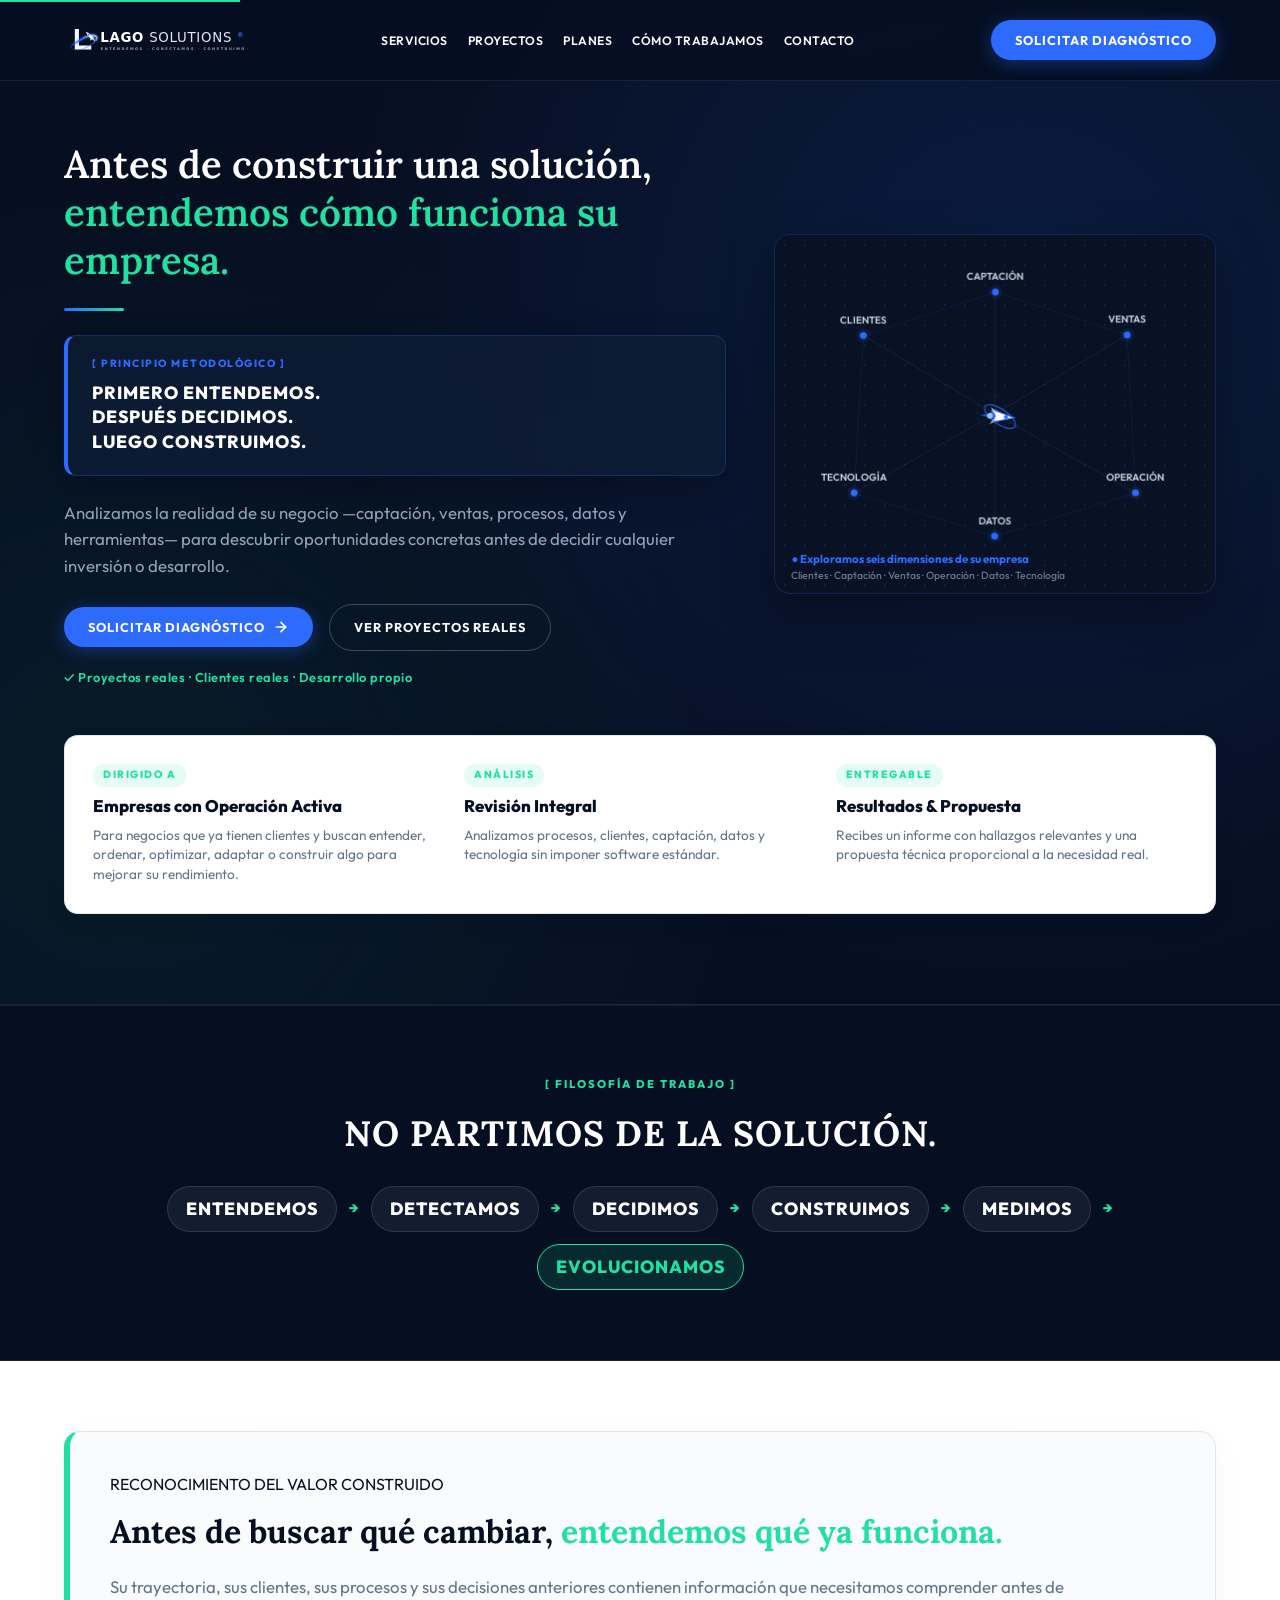
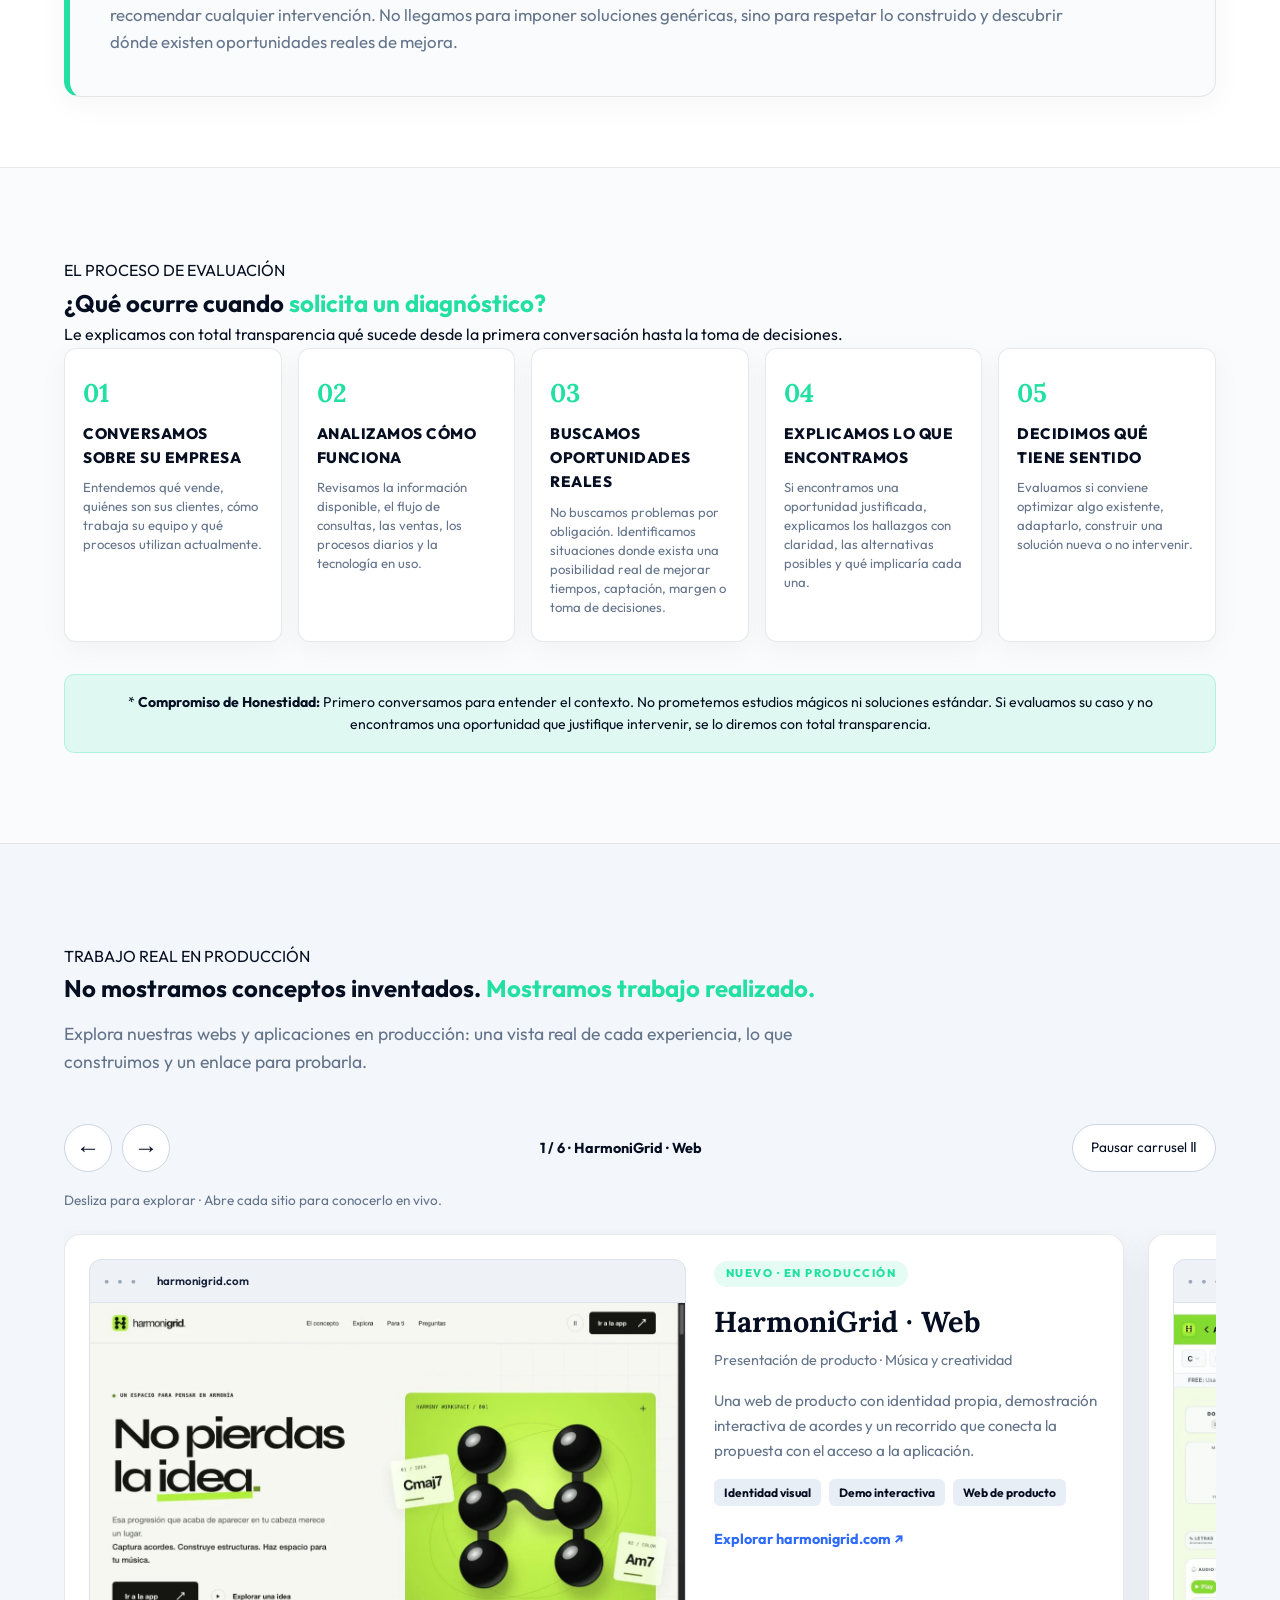
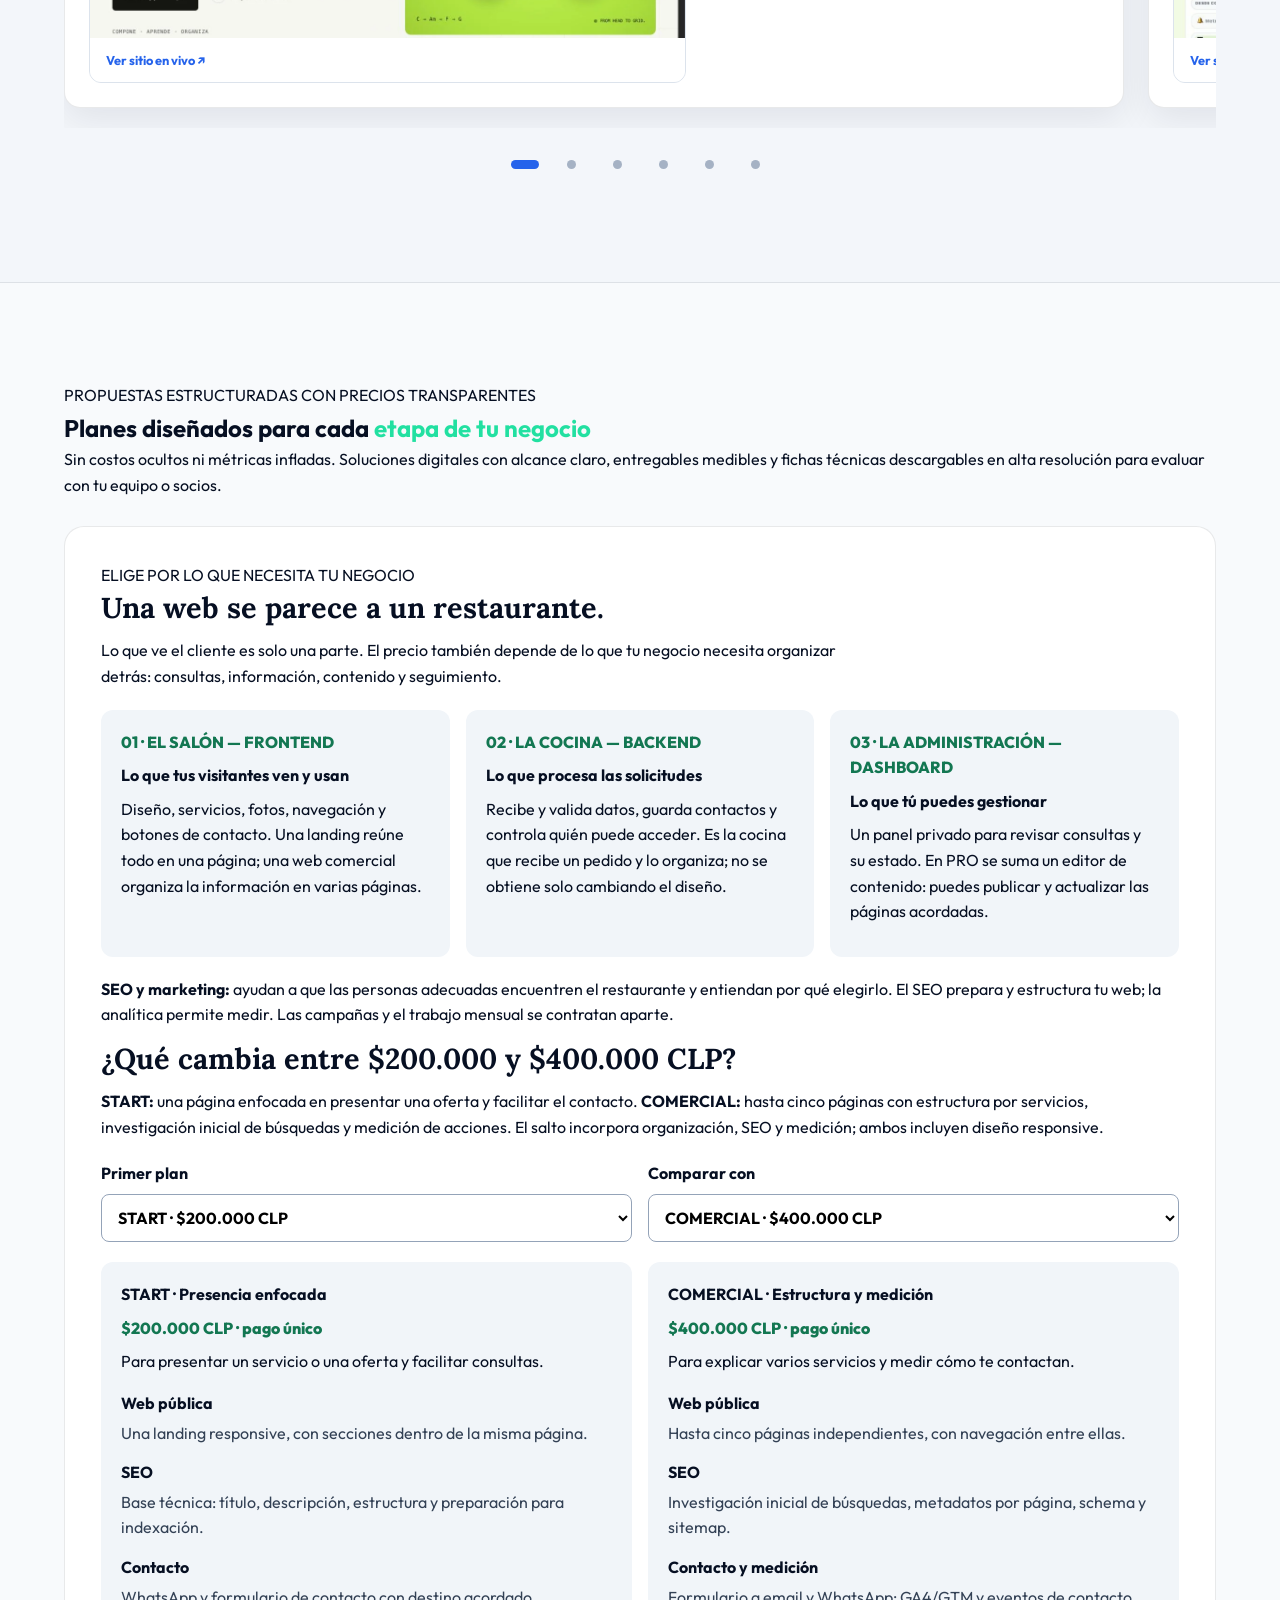
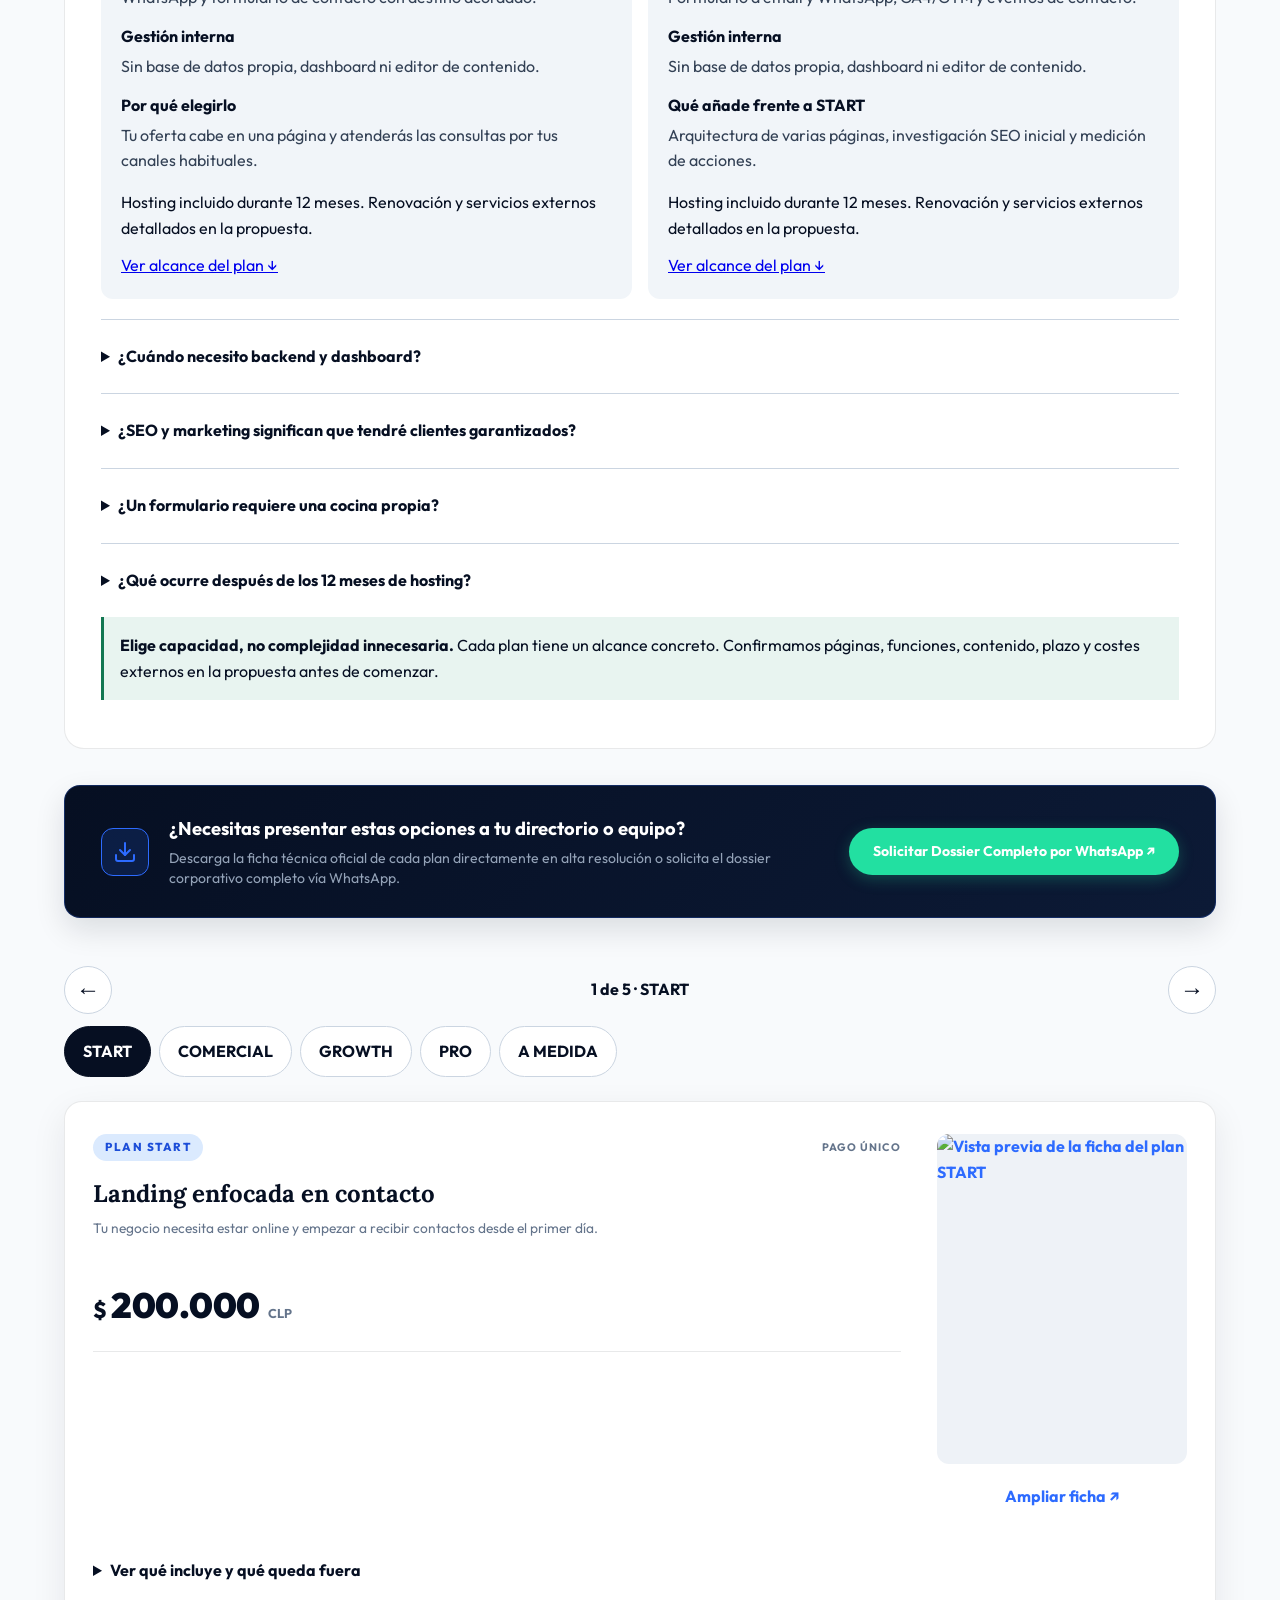
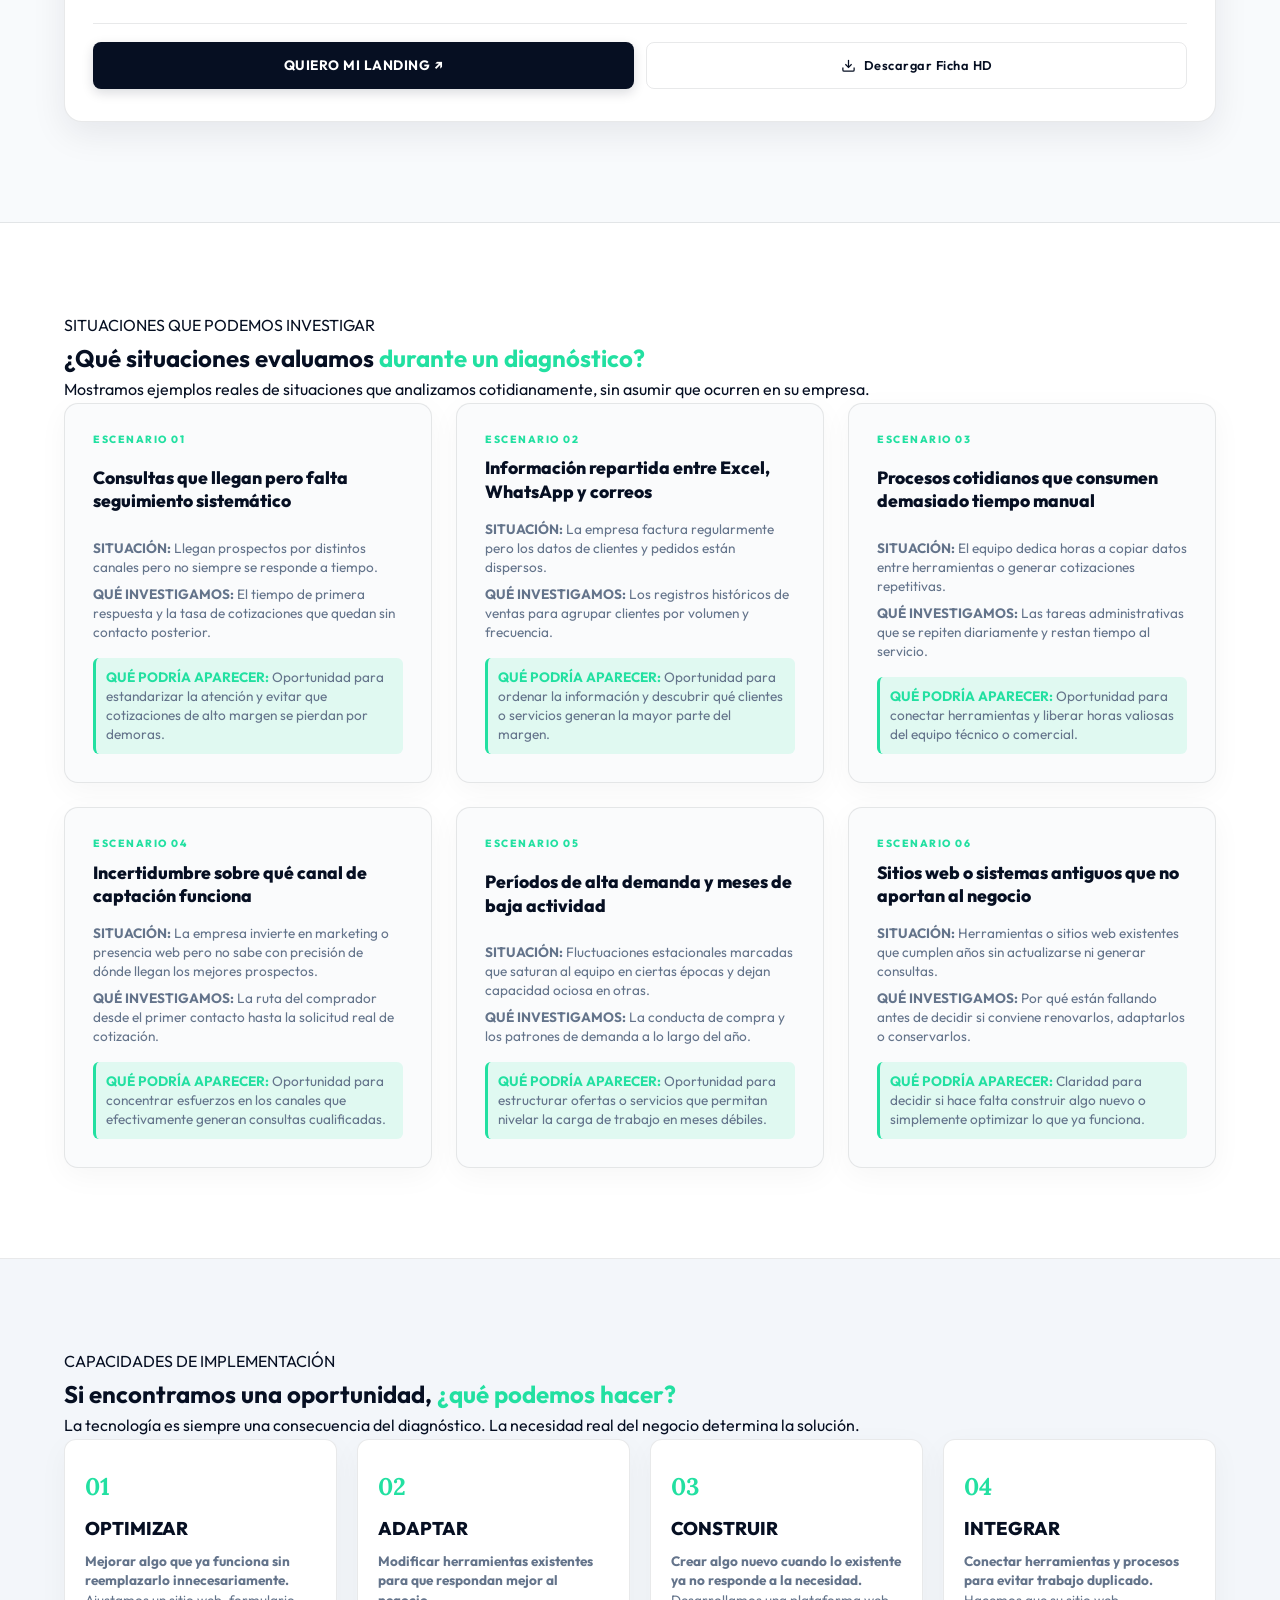
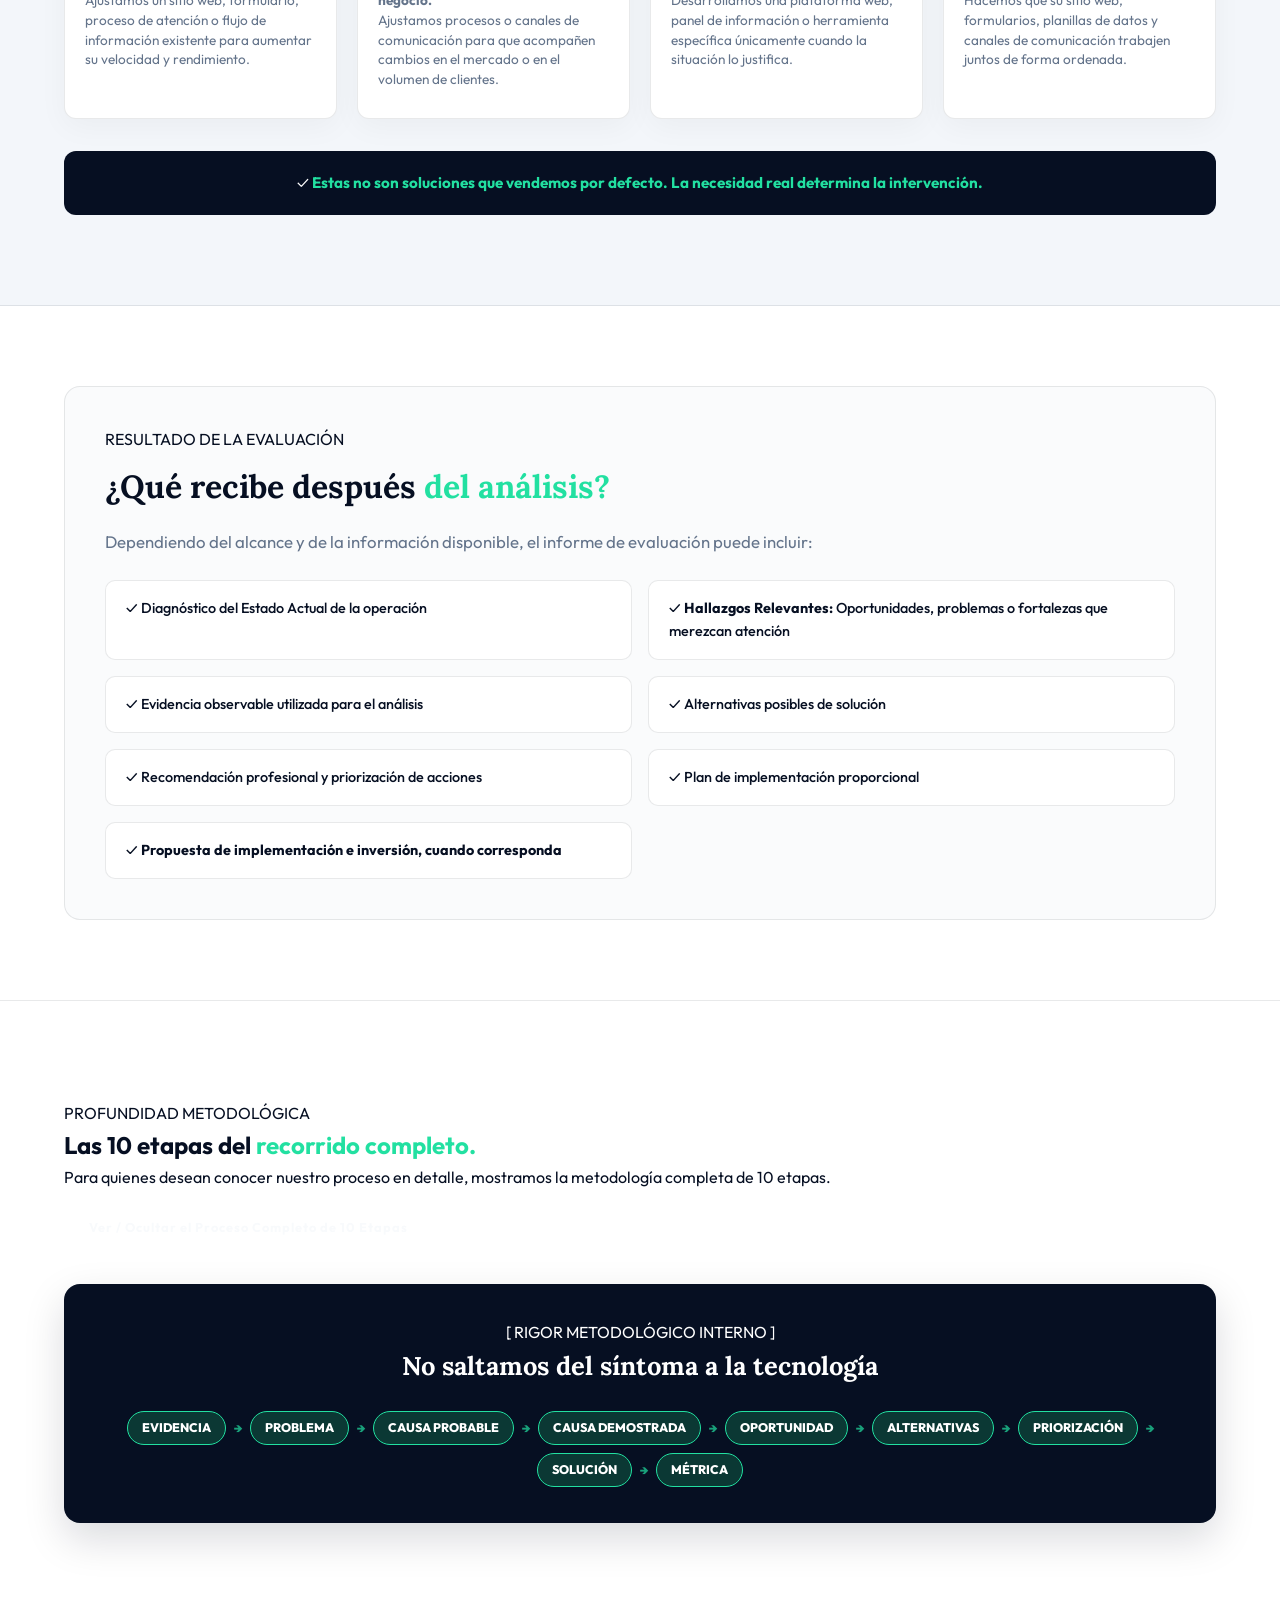
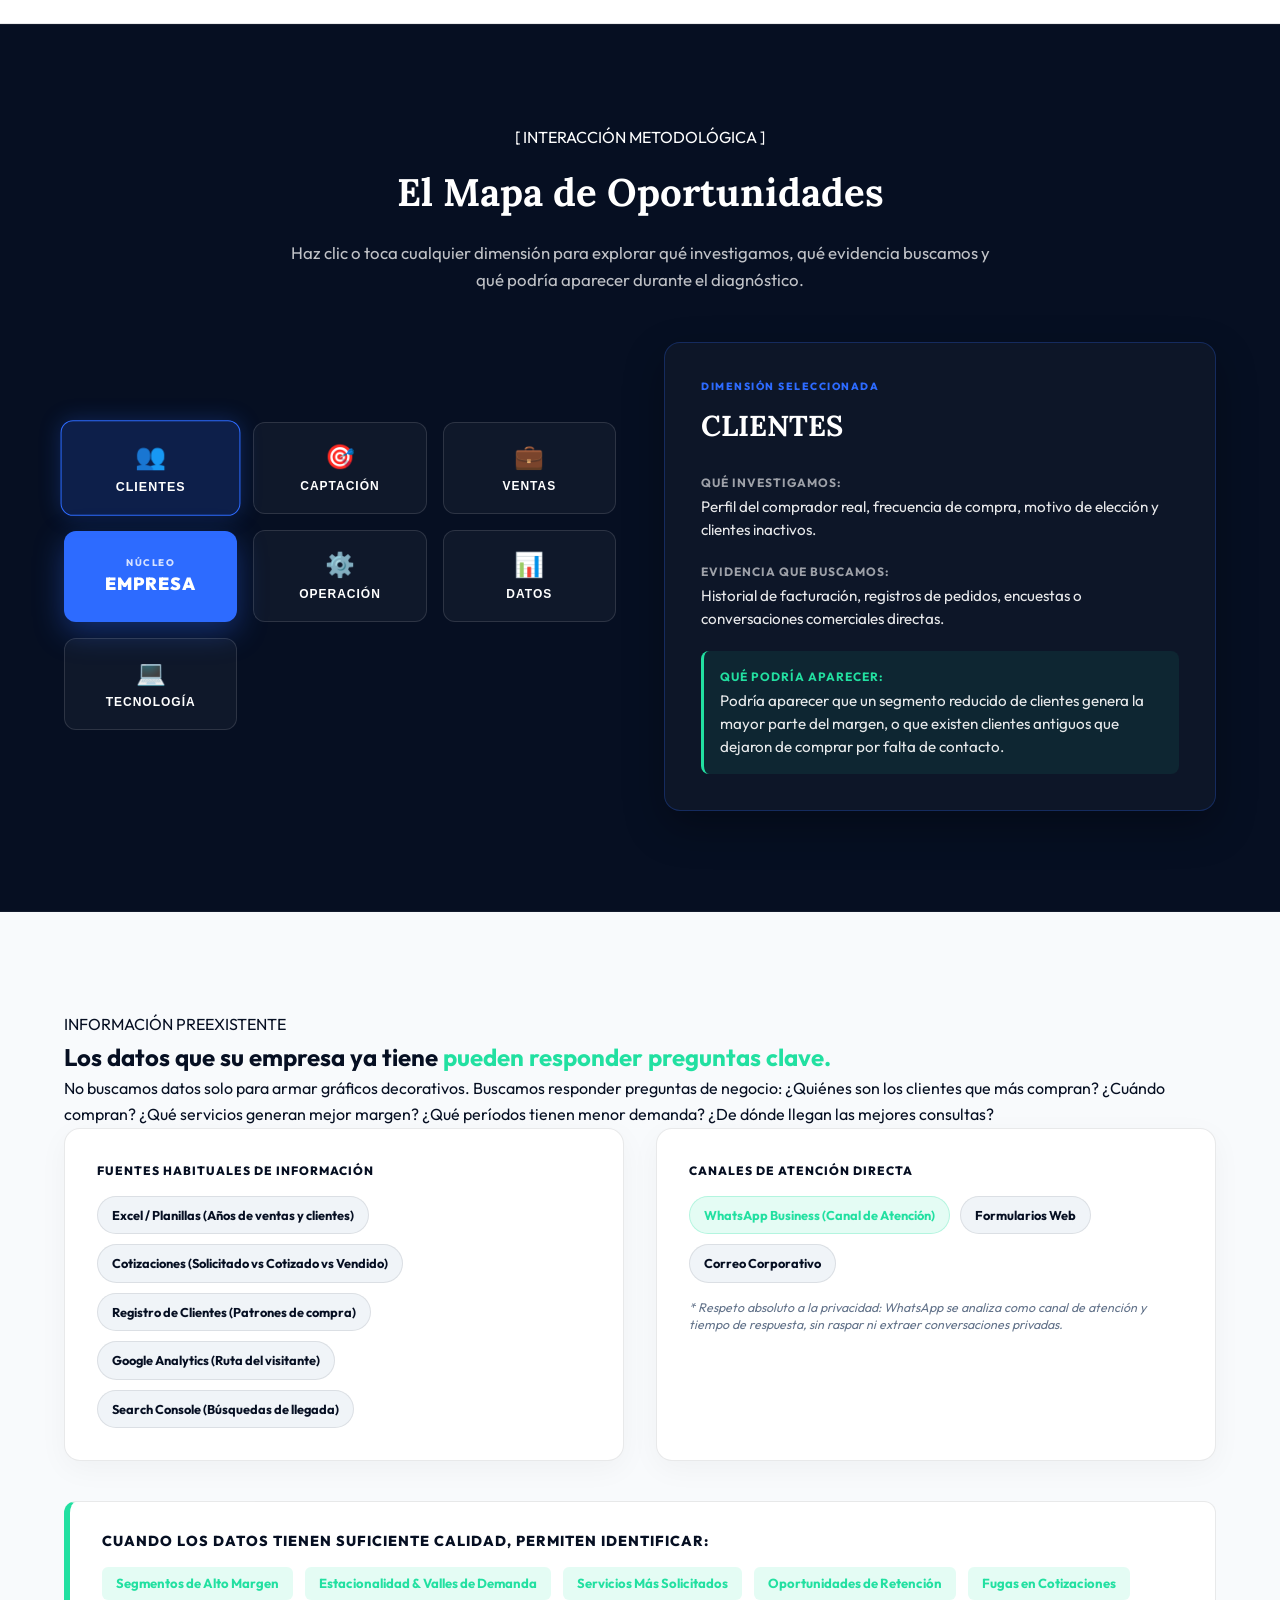
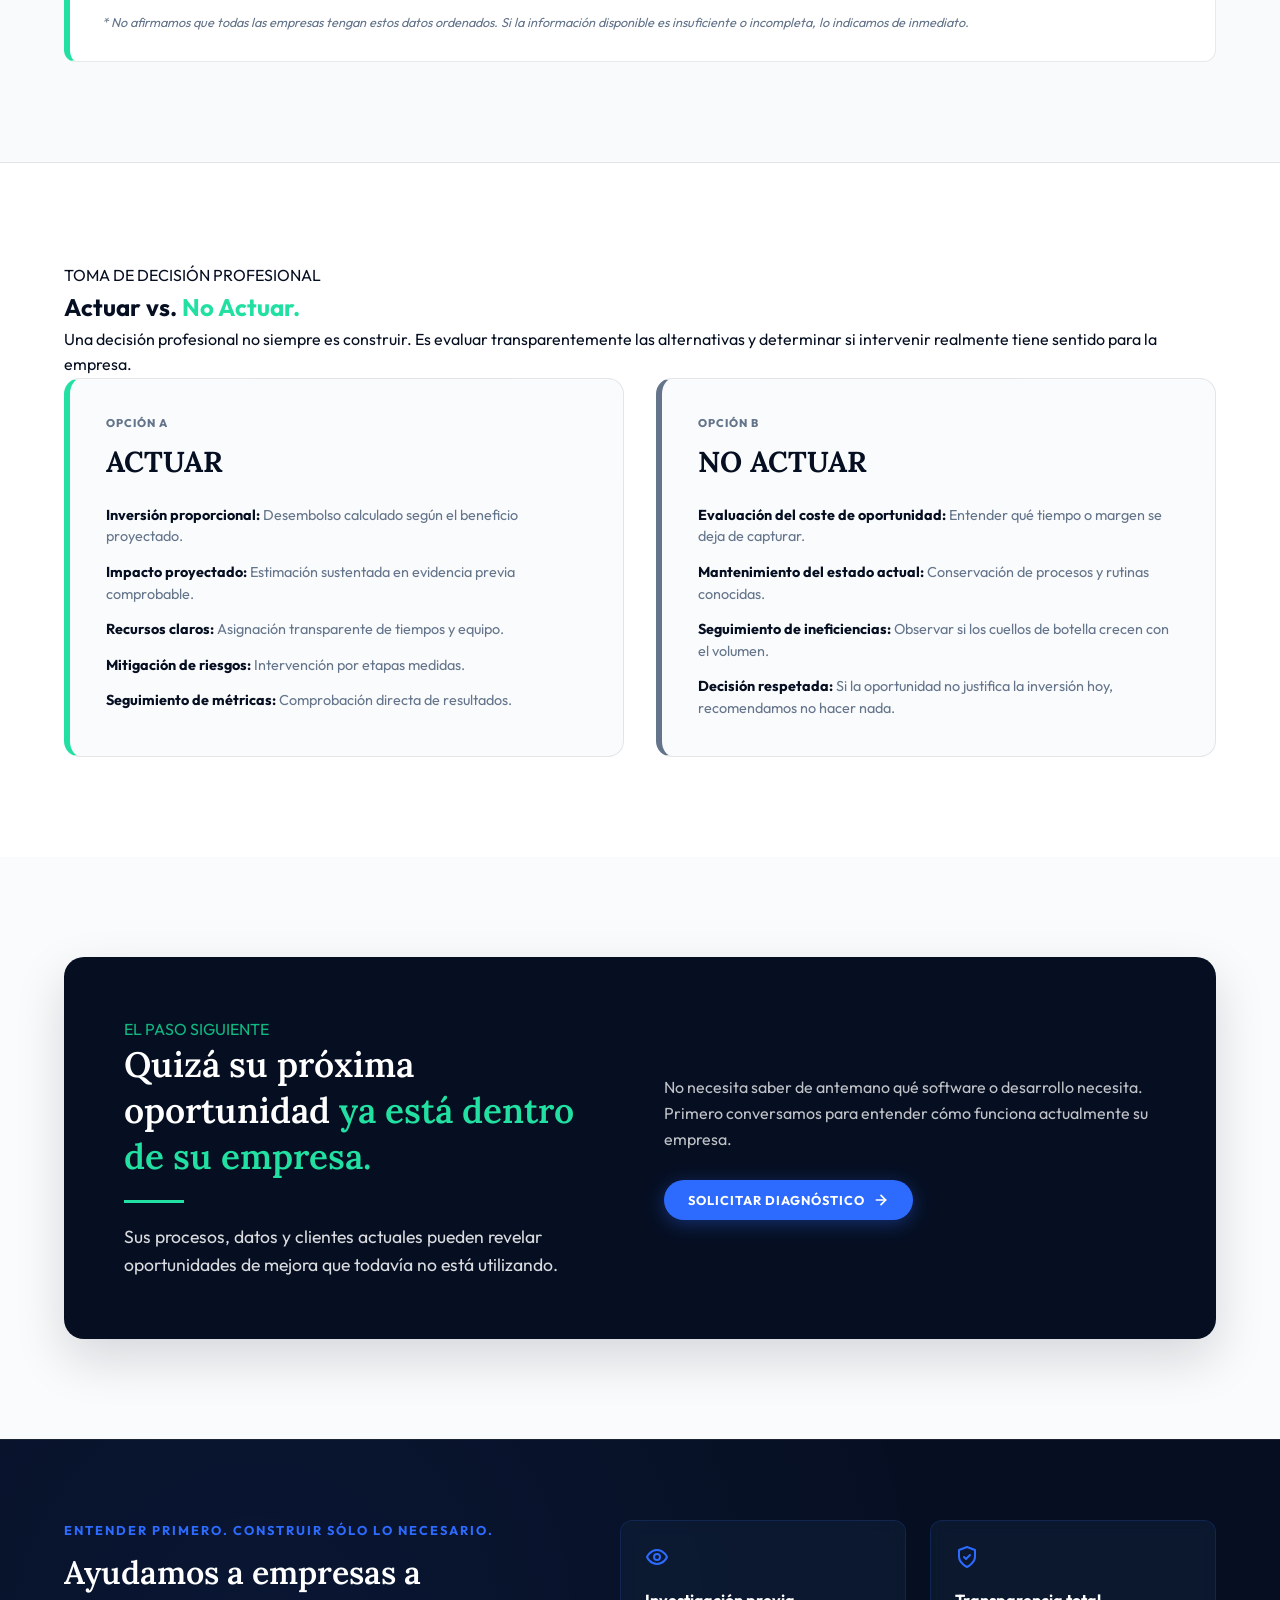
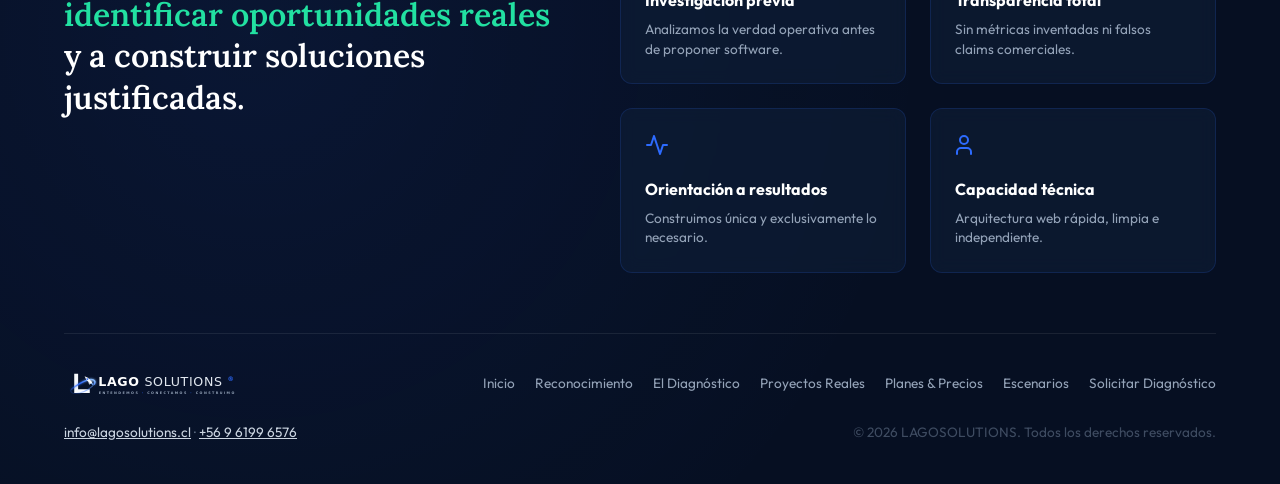
==== commit c790f89c: "seo: add official agency account verification" ====
--- a/index.html
+++ b/index.html
@@ -7,6 +7,8 @@
 
     <!-- Verificación de propiedad de Search Console: conservar tras verificar. -->
     <meta name="google-site-verification" content="otqK6gBoKtXs1qLqvSBu4ZYHfhelwF9oJdS4uYwjNAI">
+
+    <meta name="google-site-verification" content="d18K-qKzhNdaKWMR3GTSmJj0WFKiIFLFtq4imGQ3gko">
 
     <!-- SEO Meta Tags -->
     <title>LAGOSOLUTIONS | Diagnóstico y Desarrollo de Sistemas Digitales</title>
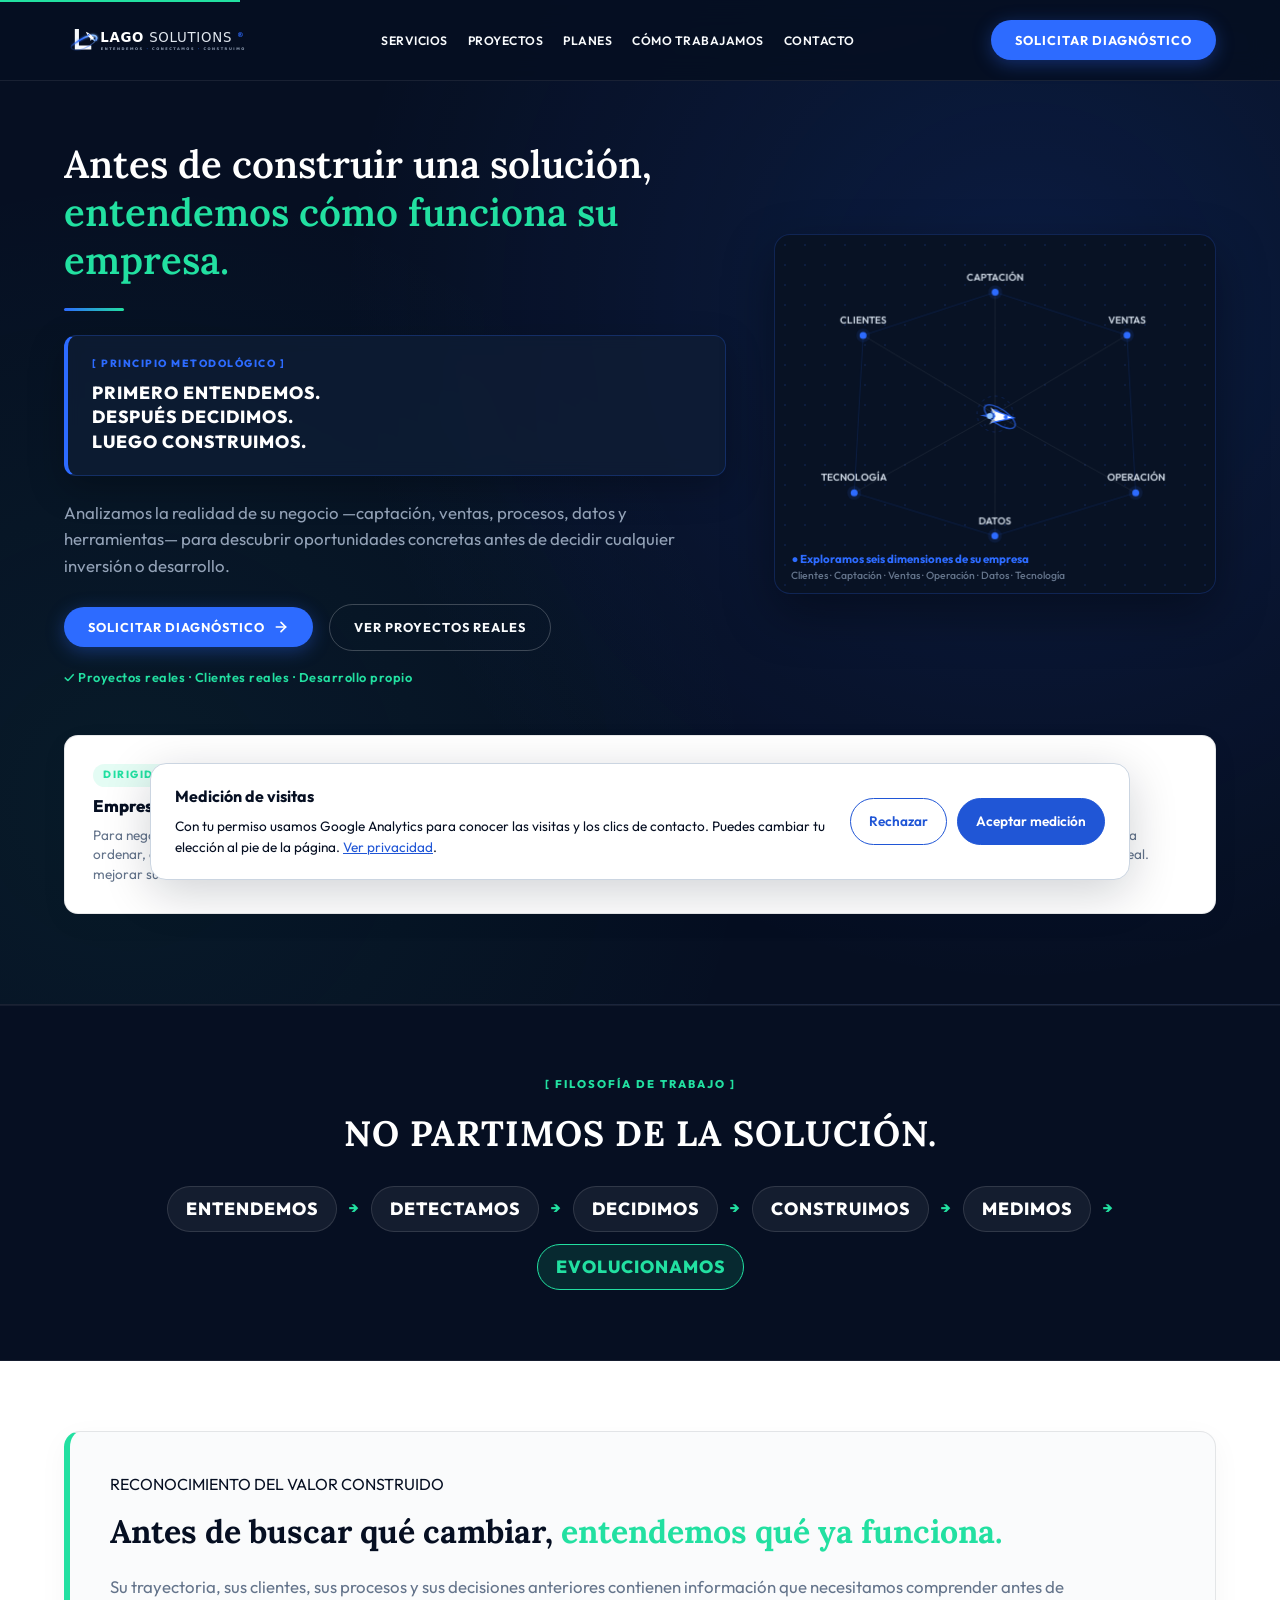
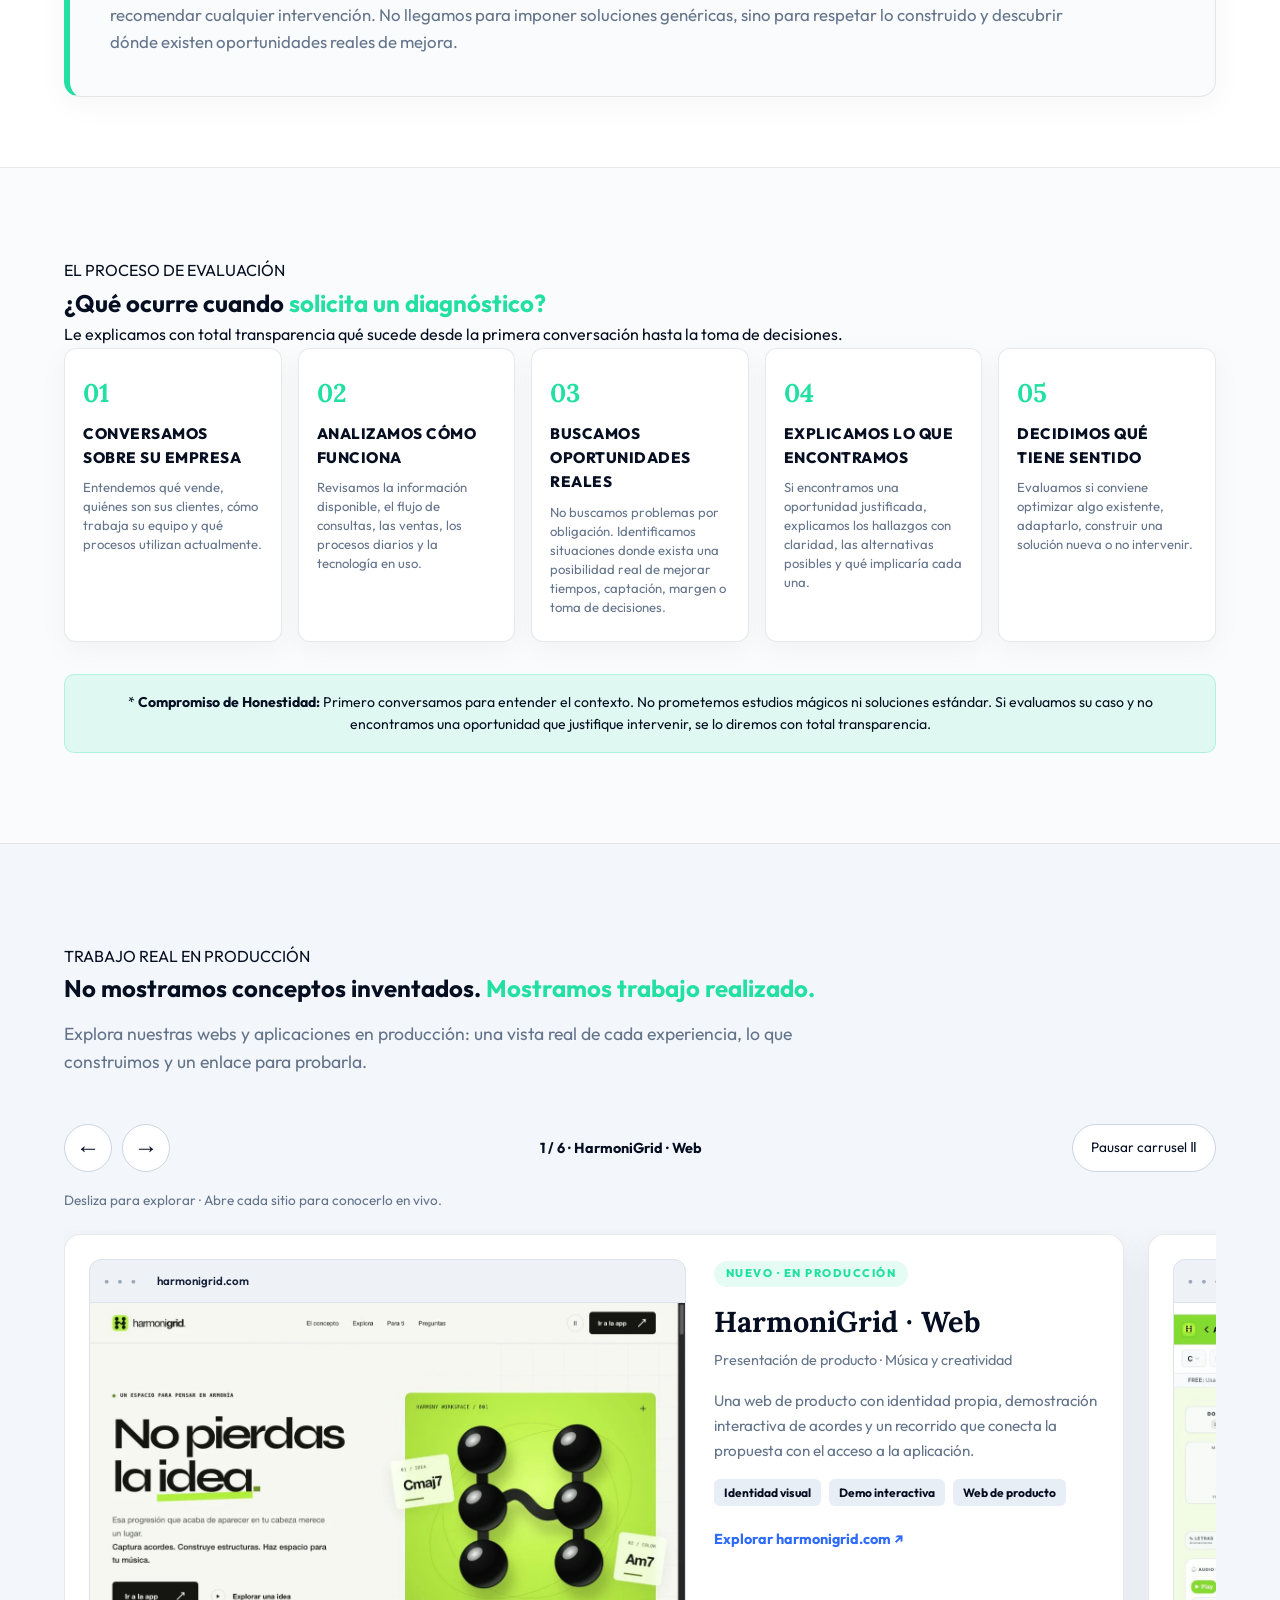
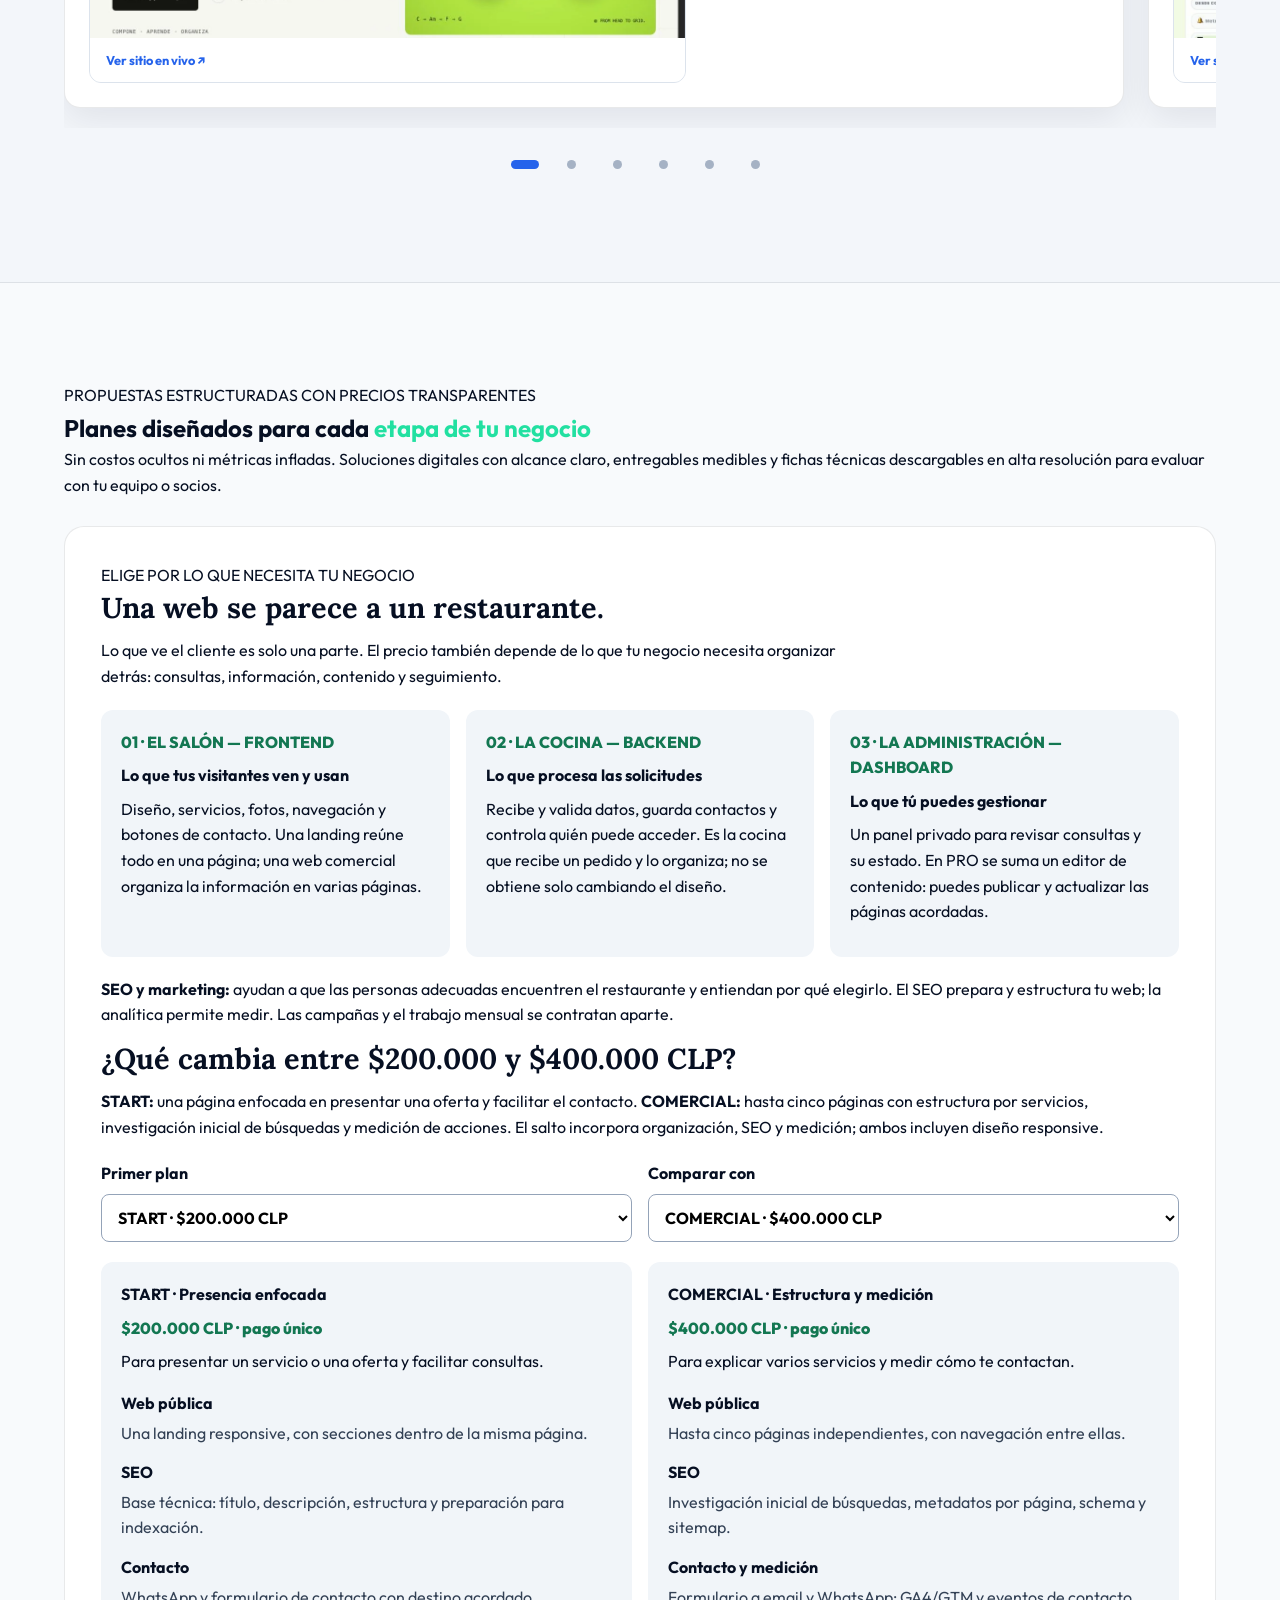
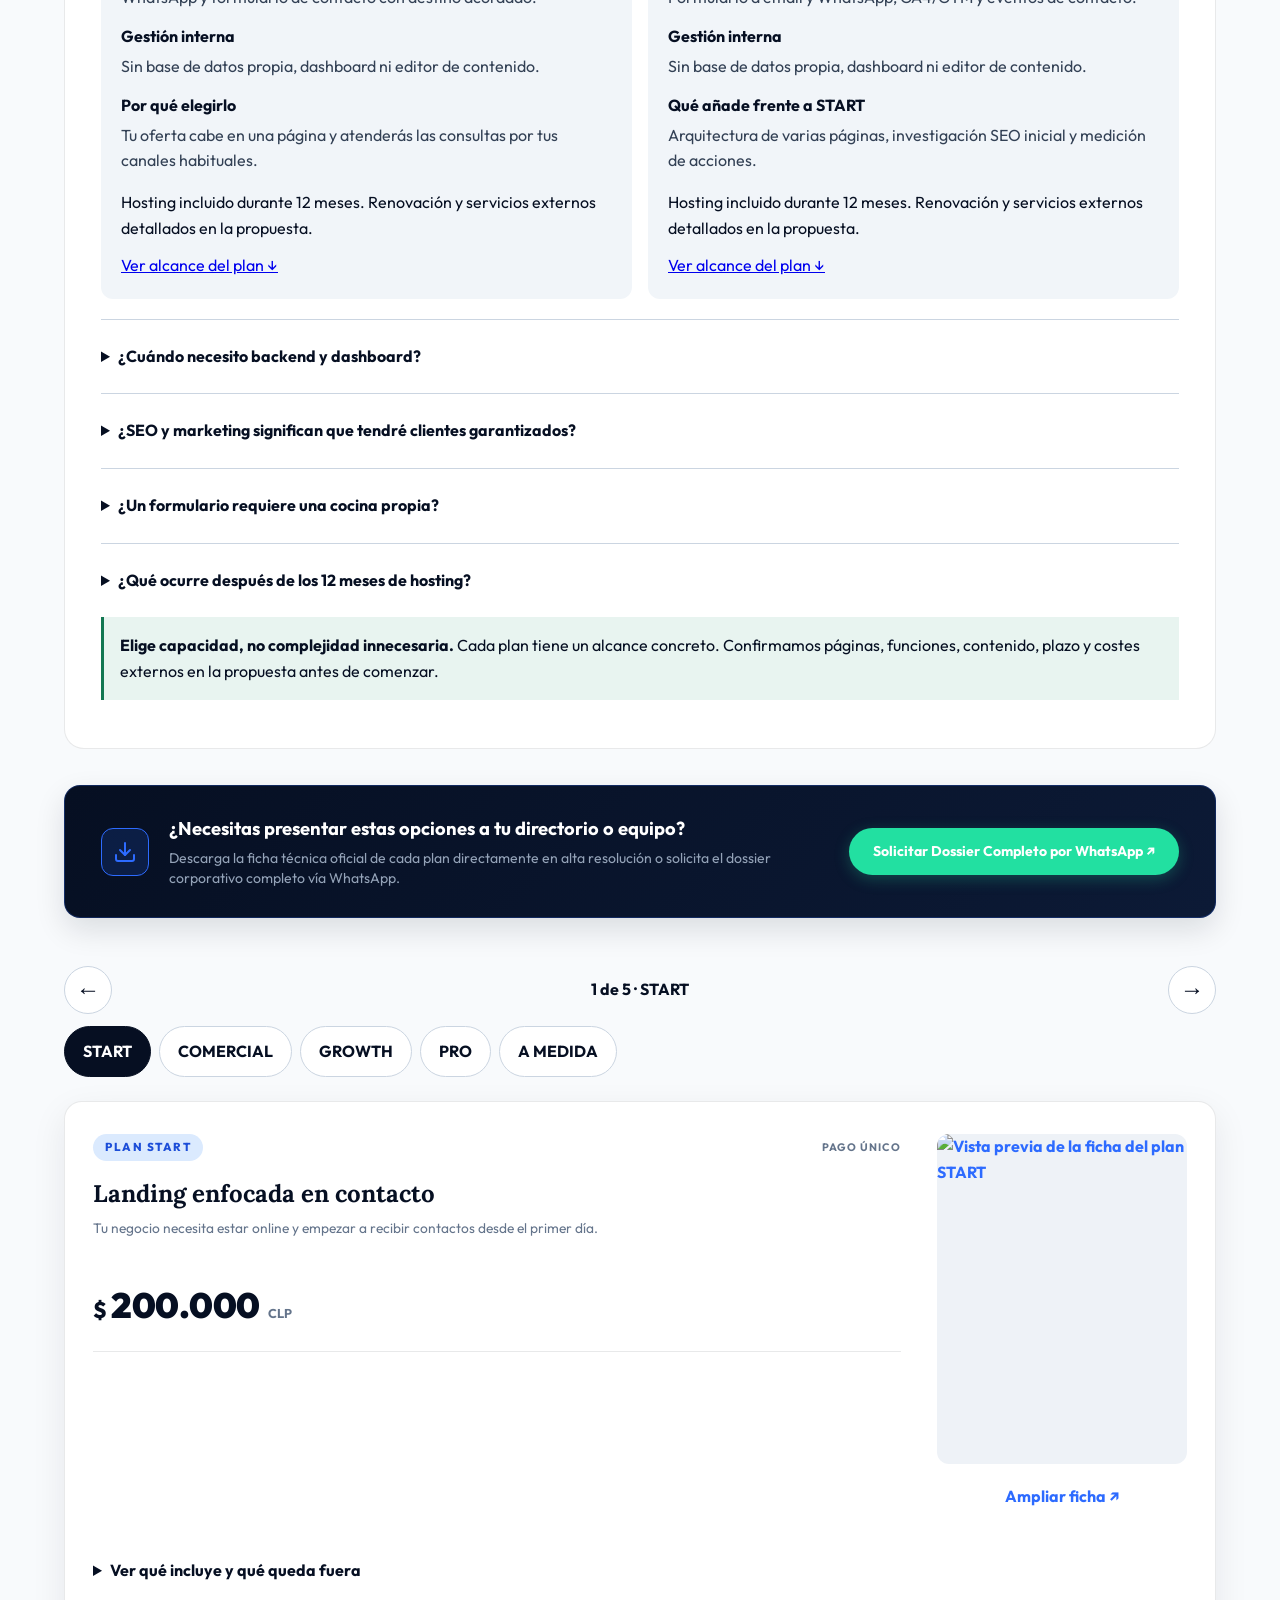
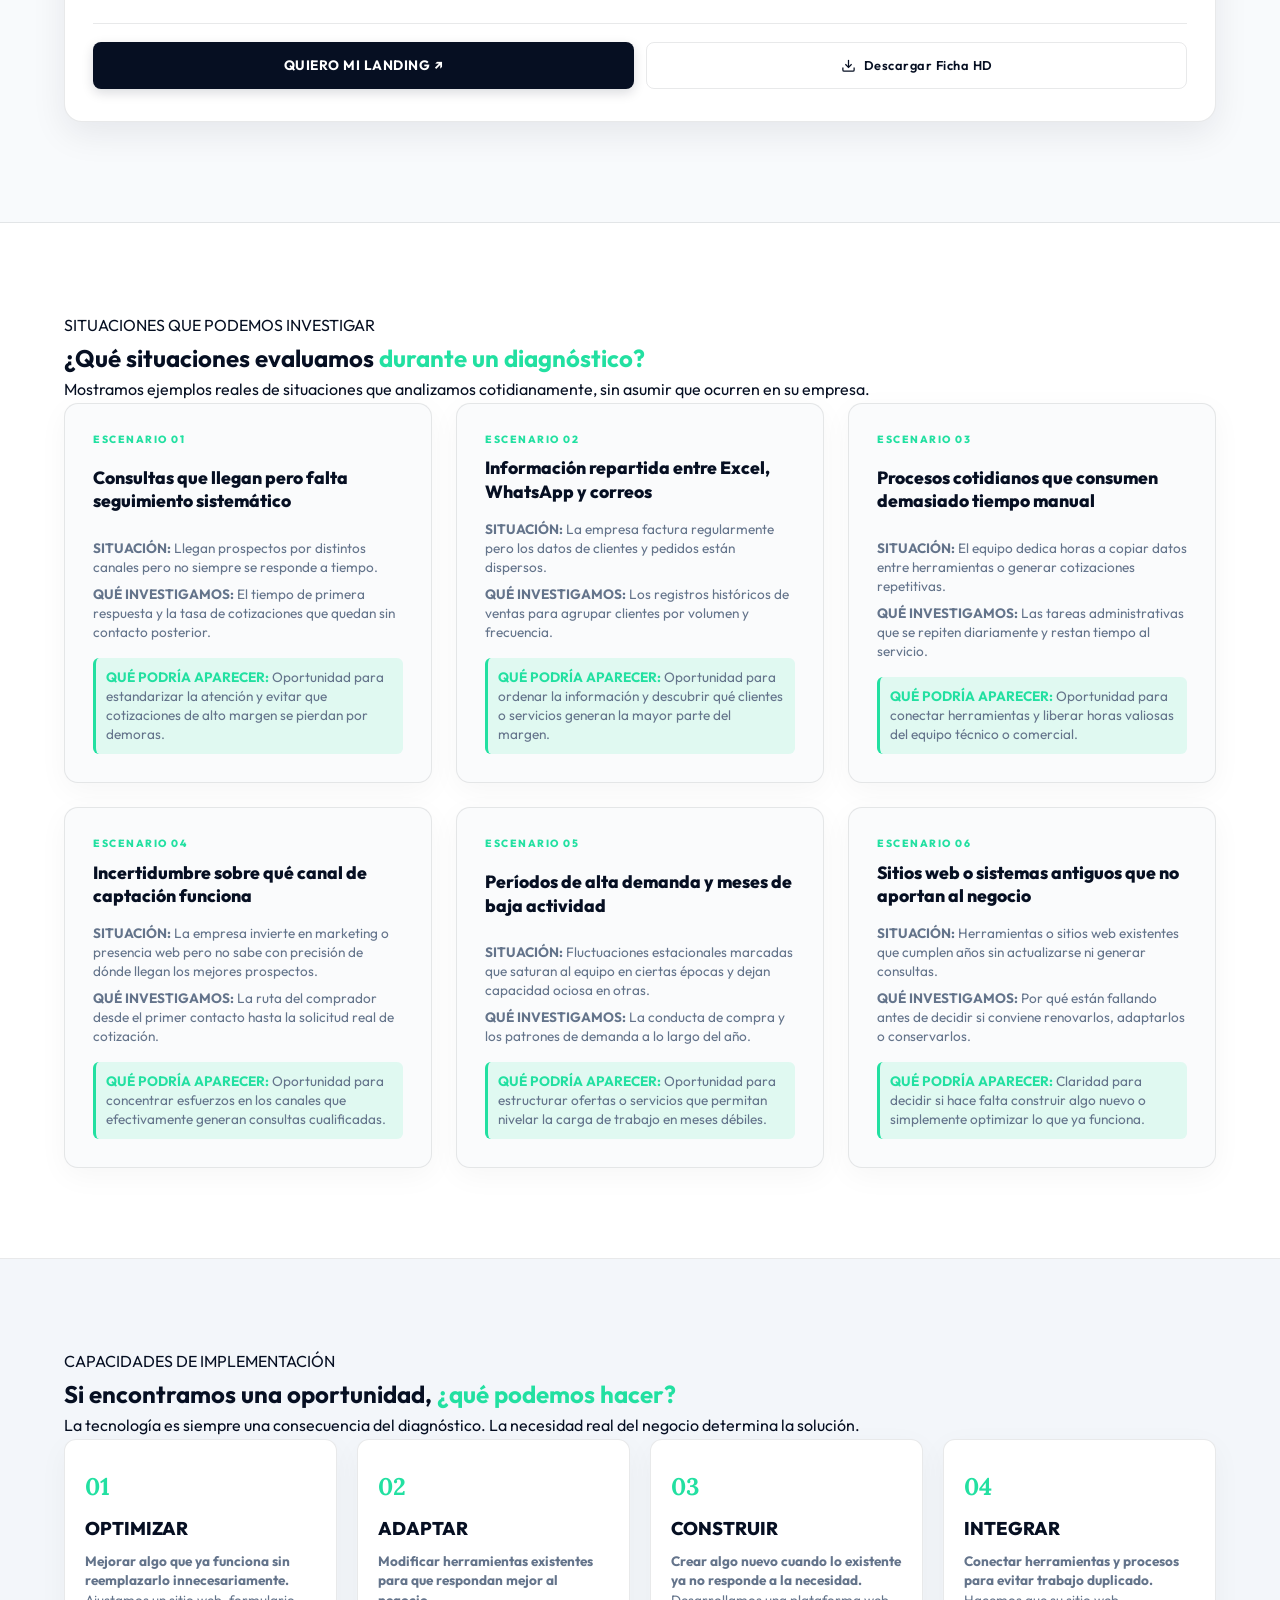
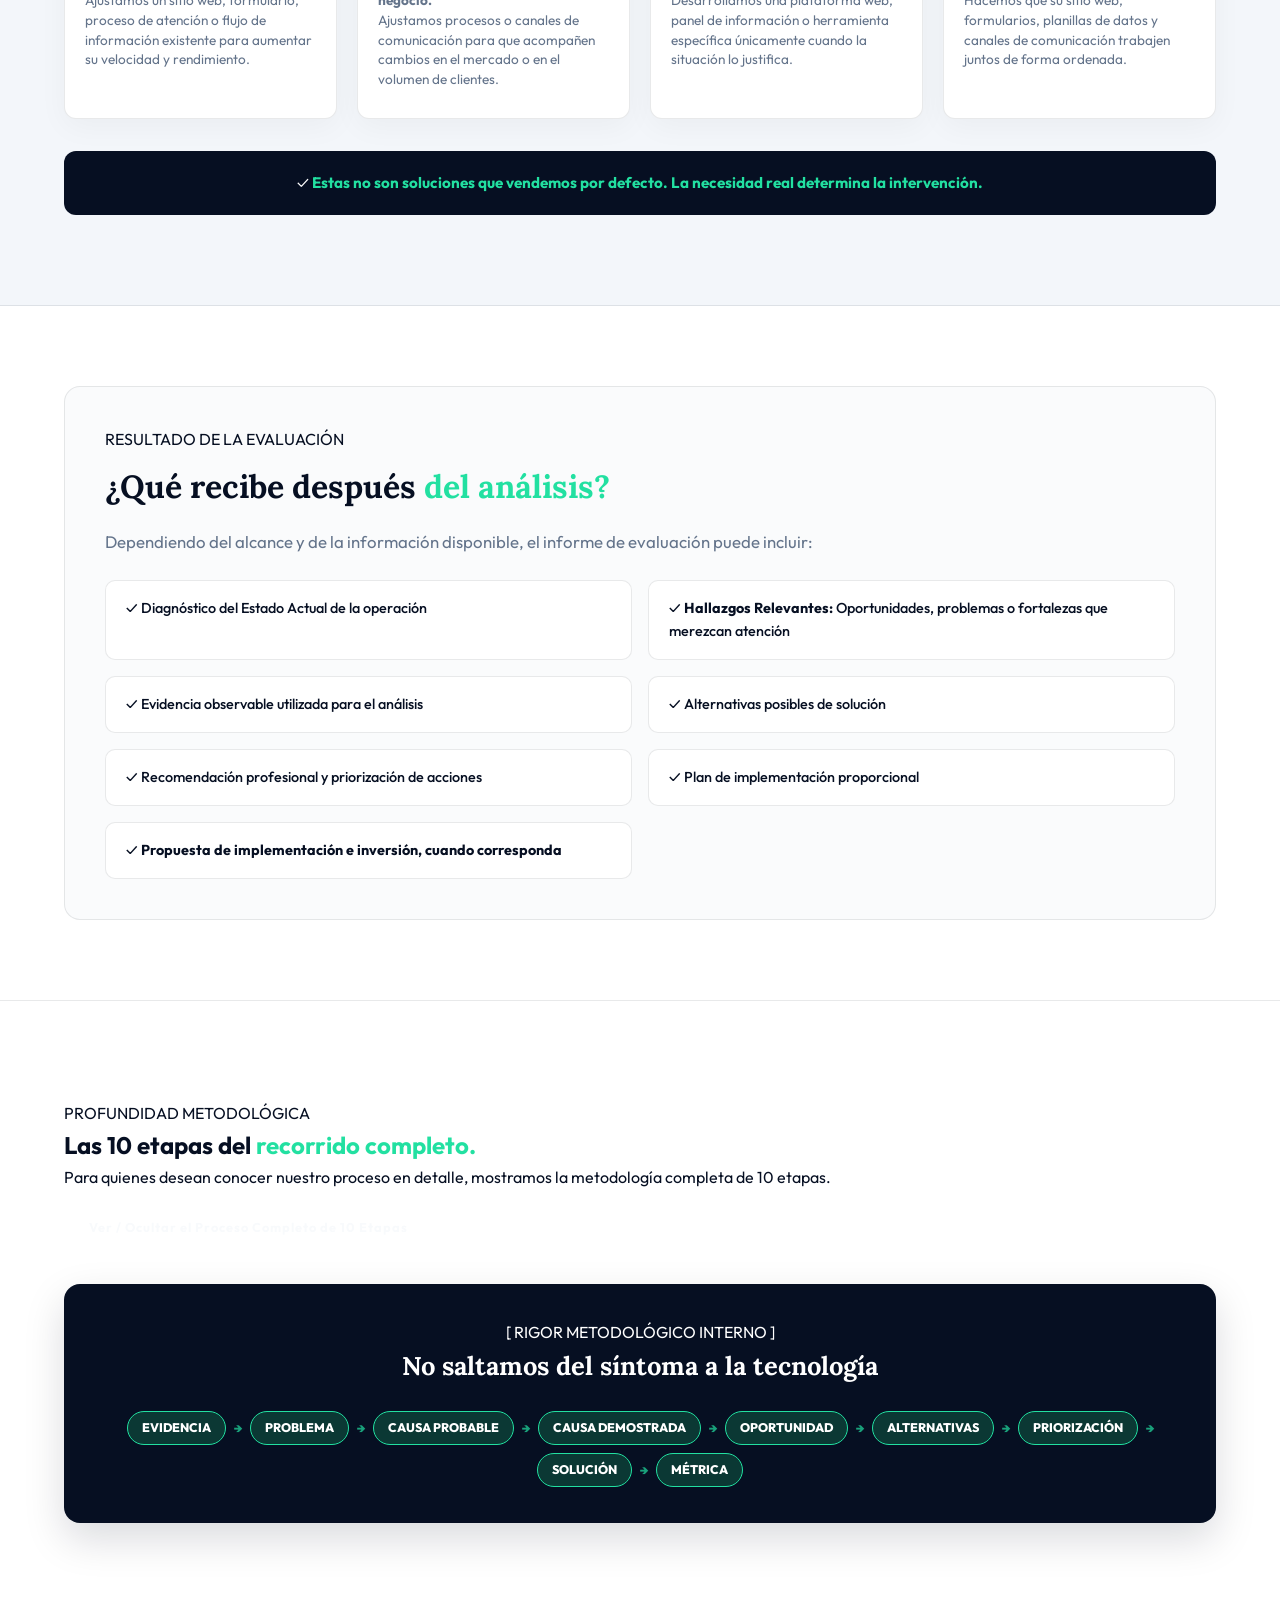
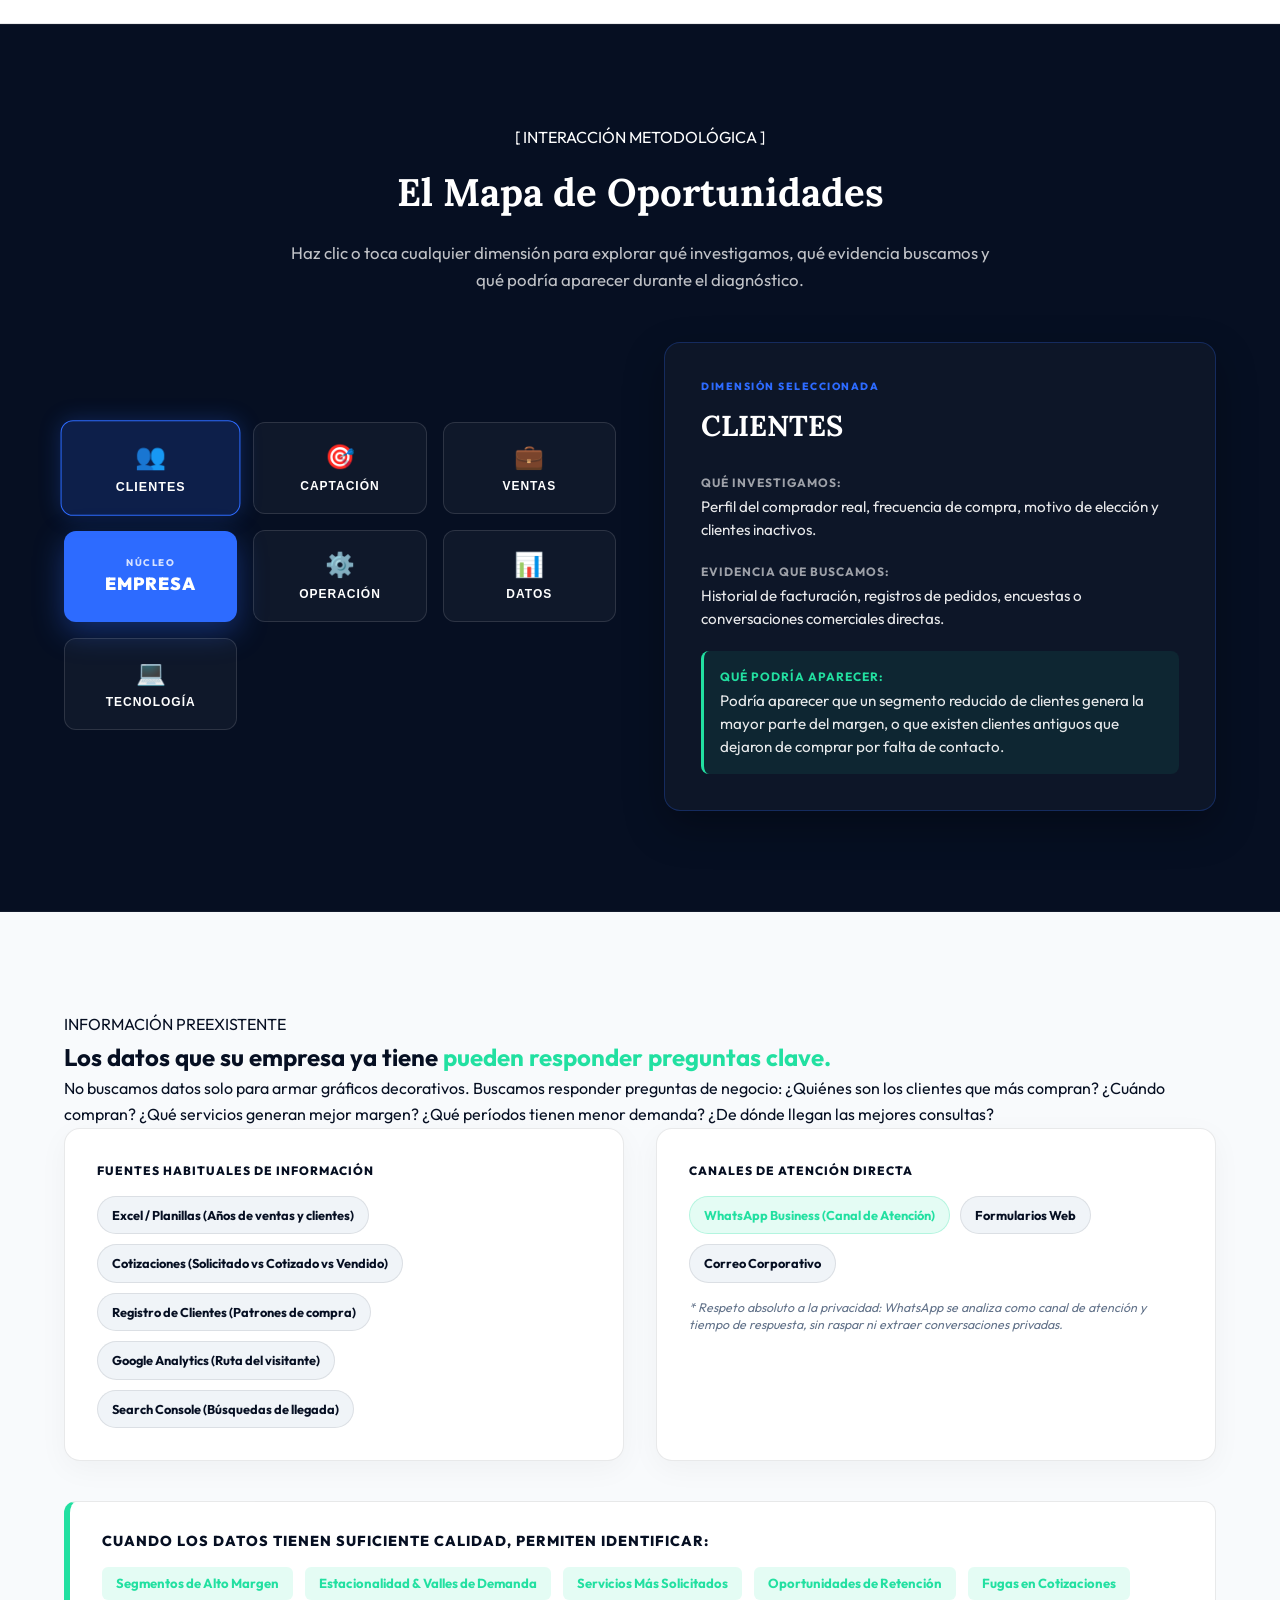
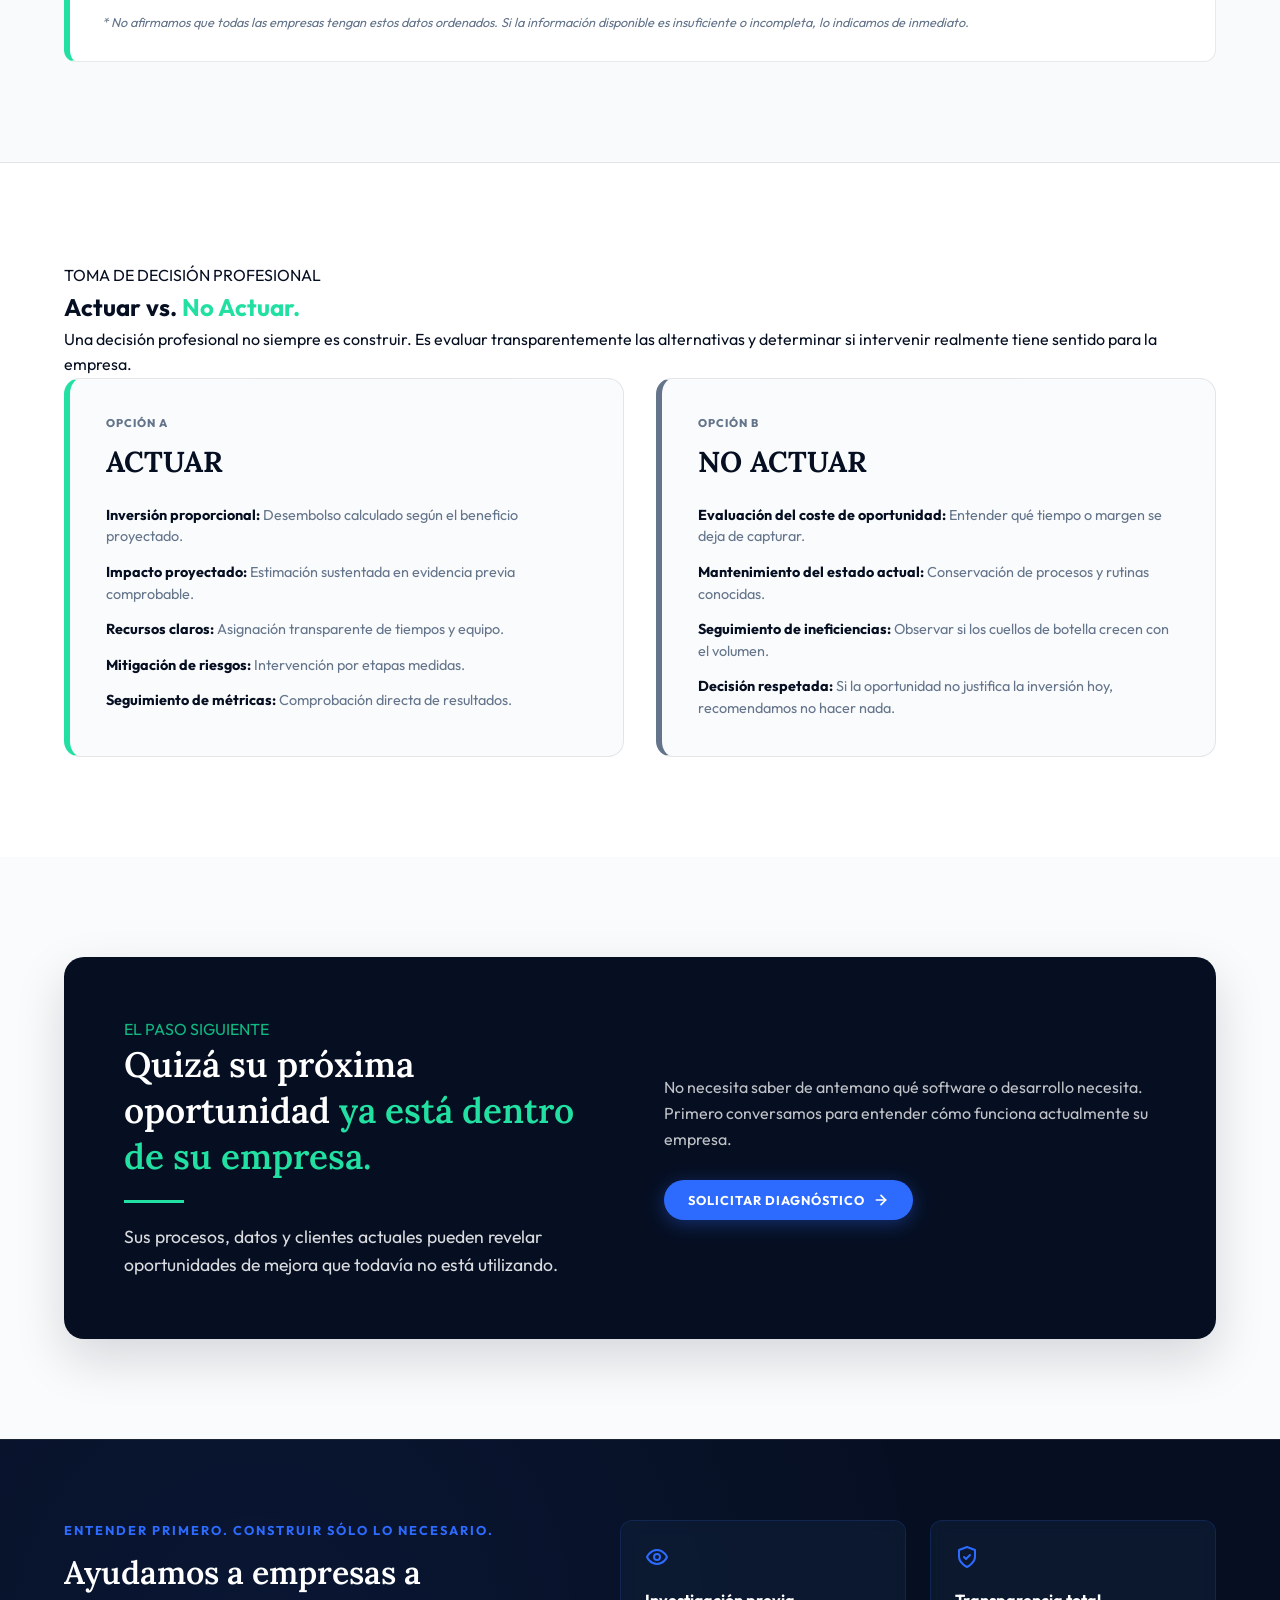
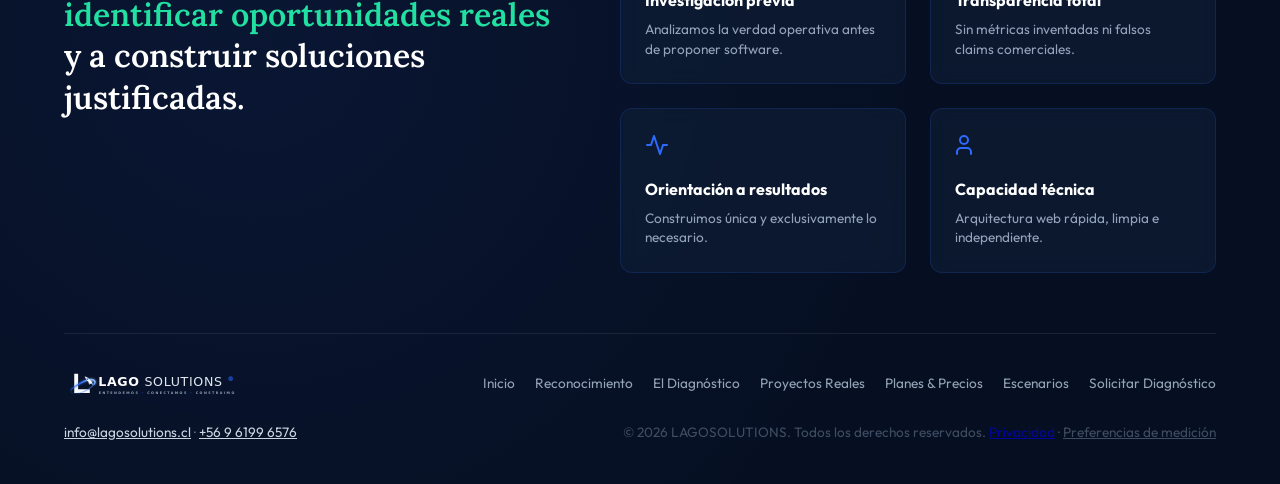
==== commit 991c4970: "feat: connect GA4 with consent and safe commercial events" ====
--- a/index.html
+++ b/index.html
@@ -49,7 +49,7 @@
     <link href="https://fonts.googleapis.com/css2?family=Lora:ital,wght@0,400..700;1,400..700&family=Outfit:wght@300;400;500;600;700;800;900&display=swap" rel="stylesheet">
 
     <!-- Stylesheet with Cache Buster Version -->
-    <link rel="stylesheet" href="style.css?v=3.5.0">
+    <link rel="stylesheet" href="style.css?v=3.6.0">
 
     <!-- Schema.org Markup -->
     <script type="application/ld+json">
@@ -1495,7 +1495,7 @@
                     <a href="tel:+56961996576">+56 9 6199 6576</a>
                 </p>
 
-                <p style="opacity: 0.6;">&copy; 2026 LAGOSOLUTIONS. Todos los derechos reservados.</p>
+                <p style="opacity: 0.6;">&copy; 2026 LAGOSOLUTIONS. Todos los derechos reservados. <a href="privacidad.html">Privacidad</a> · <button type="button" class="measurement-settings" data-measurement-settings aria-controls="measurement-banner">Preferencias de medición</button></p>
             </div>
         </div>
     </footer>
@@ -1588,6 +1588,12 @@
         <p class="modal-footer-text">El formulario prepara tu mensaje. Debes enviarlo desde WhatsApp o tu aplicación de correo. Conversación inicial sin compromiso.</p>
     </dialog>
 
+    <aside id="measurement-banner" class="measurement-banner" role="region" aria-labelledby="measurement-title" hidden>
+        <div><strong id="measurement-title">Medición de visitas</strong><p>Con tu permiso usamos Google Analytics para conocer las visitas y los clics de contacto. Puedes cambiar tu elección al pie de la página. <a href="privacidad.html">Ver privacidad</a>.</p></div>
+        <div class="measurement-actions"><button type="button" id="measurement-reject">Rechazar</button><button type="button" id="measurement-accept">Aceptar medición</button></div>
+    </aside>
+    <p id="measurement-status" class="sr-only" role="status"></p>
+
     <!-- GSAP & ScrollTrigger CDN (Capa de Mejora Progresiva Opcional) -->
     <script src="https://cdnjs.cloudflare.com/ajax/libs/gsap/3.12.5/gsap.min.js" defer></script>
     <script src="https://cdnjs.cloudflare.com/ajax/libs/gsap/3.12.5/ScrollTrigger.min.js" defer></script>
@@ -1601,6 +1607,7 @@
     <script src="js/plan-carousel.js?v=1.0.0" defer></script>
     <script src="js/projects-carousel.js?v=1.0.0" defer></script>
 
+    <script src="js/analytics.js?v=1.0.0" defer></script>
     <script src="js/commercial-events.js?v=1.0.0" defer></script>
 
     <!-- SCRIPT PRINCIPAL CORE -->
--- a/style.css
+++ b/style.css
@@ -2568,3 +2568,17 @@
 @media (prefers-reduced-motion: reduce) {
  .projects-carousel *, .projects-carousel *::after { scroll-behavior: auto !important; transition: none !important; }
 }
+
+.measurement-banner[hidden] { display: none !important; }
+.measurement-banner { position: fixed; z-index: 1100; bottom: 20px; left: 20px; right: 20px; max-width: 980px; margin: 0 auto; display: flex; align-items: center; gap: 24px; padding: 20px 24px; border: 1px solid #cbd5e1; border-radius: 16px; background: #fff; color: #060f22; box-shadow: 0 12px 48px #060f2230; }
+.measurement-banner p { font-size: .85rem; line-height: 1.6; margin: 6px 0 0; }
+.measurement-banner a { color: #2056d6; text-decoration: underline; }
+.measurement-actions { display: flex; gap: 10px; flex-shrink: 0; }
+.measurement-actions button { border: 1px solid #2056d6; border-radius: 24px; padding: 12px 18px; background: #fff; color: #2056d6; font: inherit; font-size: .85rem; font-weight: 600; cursor: pointer; }
+#measurement-accept { background: #2056d6; color: #fff; }
+.measurement-settings { background: transparent; border: 0; color: inherit; font: inherit; text-decoration: underline; cursor: pointer; }
+.privacy-main { max-width: 840px; margin: 0 auto; padding: 60px 24px; line-height: 1.8; }
+.privacy-main h1 { font-size: 2rem; margin: 24px 0; }
+.privacy-main h2 { font-size: 1.3rem; margin: 28px 0 12px; }
+.privacy-main p { margin-bottom: 16px; }
+@media (max-width: 700px) { .measurement-banner { flex-direction: column; align-items: stretch; gap: 14px; bottom: 12px; left: 12px; right: 12px; padding: 18px; } .measurement-actions { flex-wrap: wrap; } .measurement-actions button { flex: 1; } }
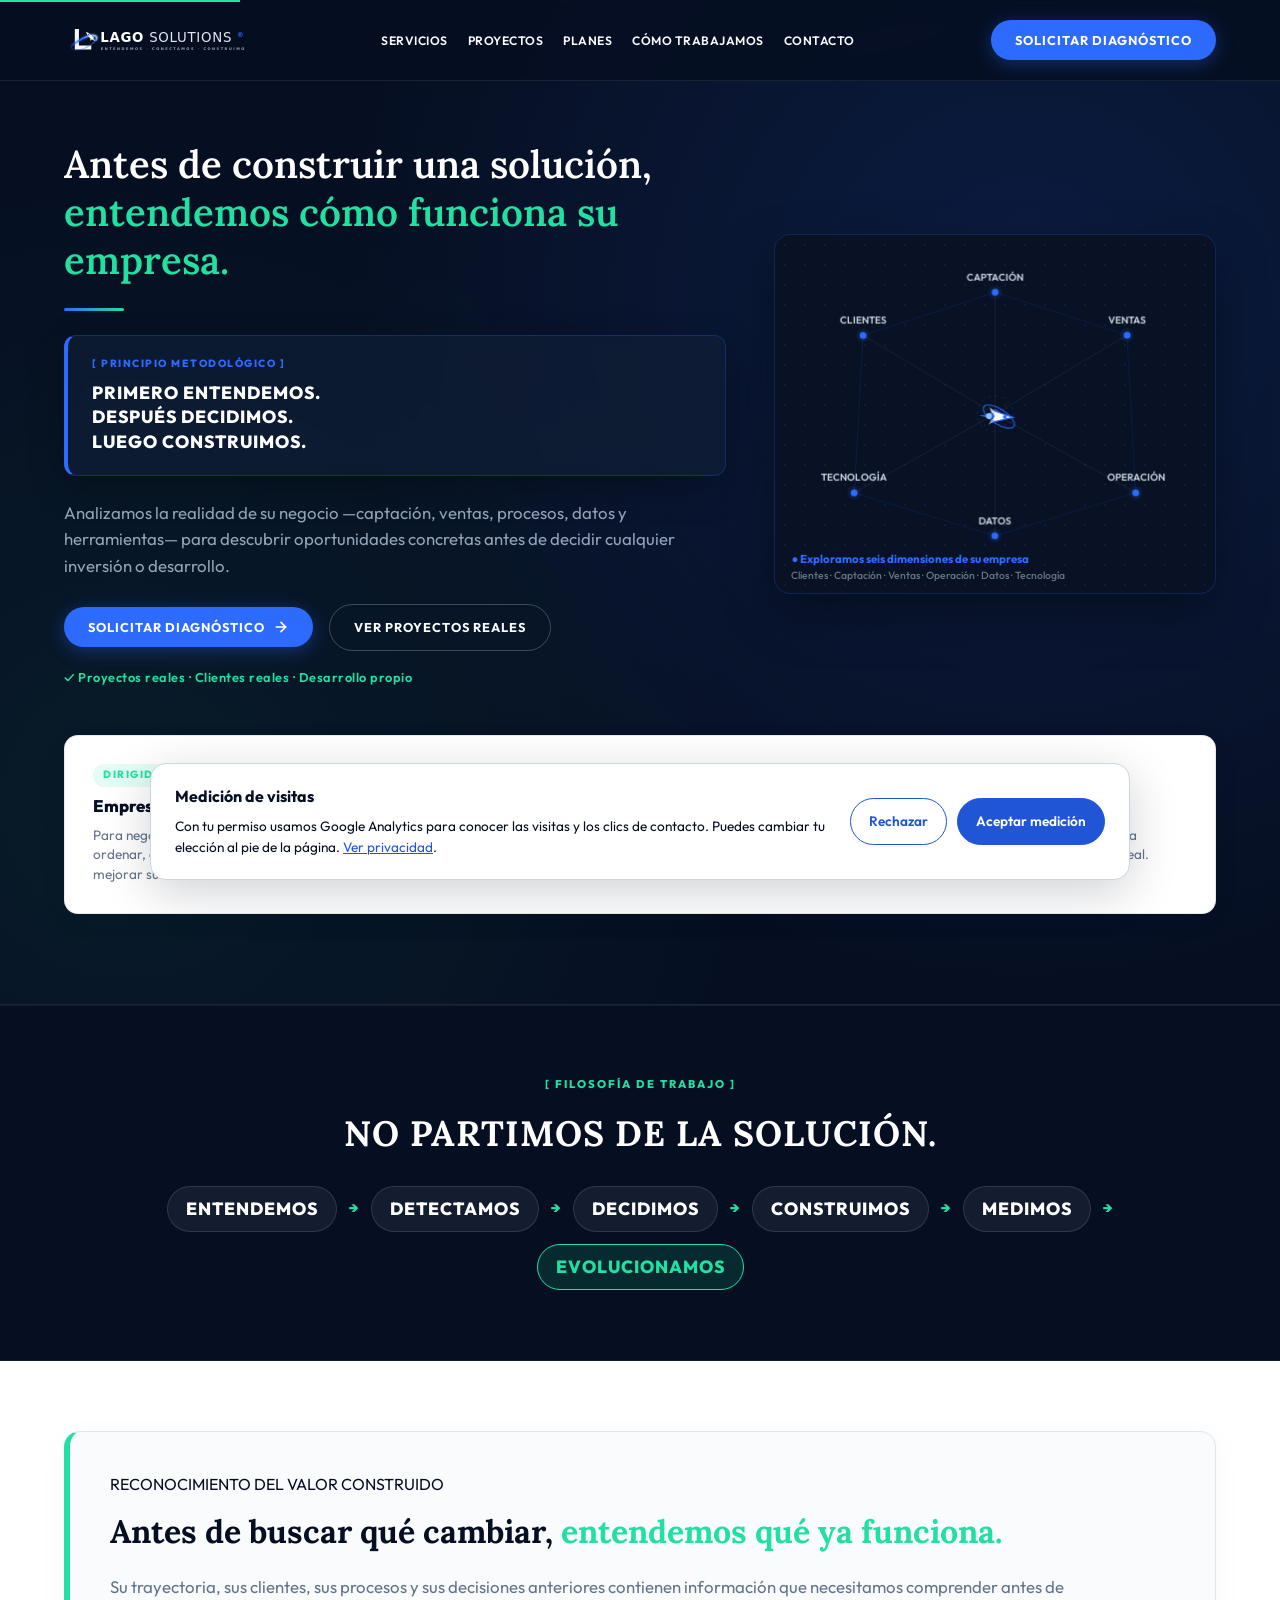
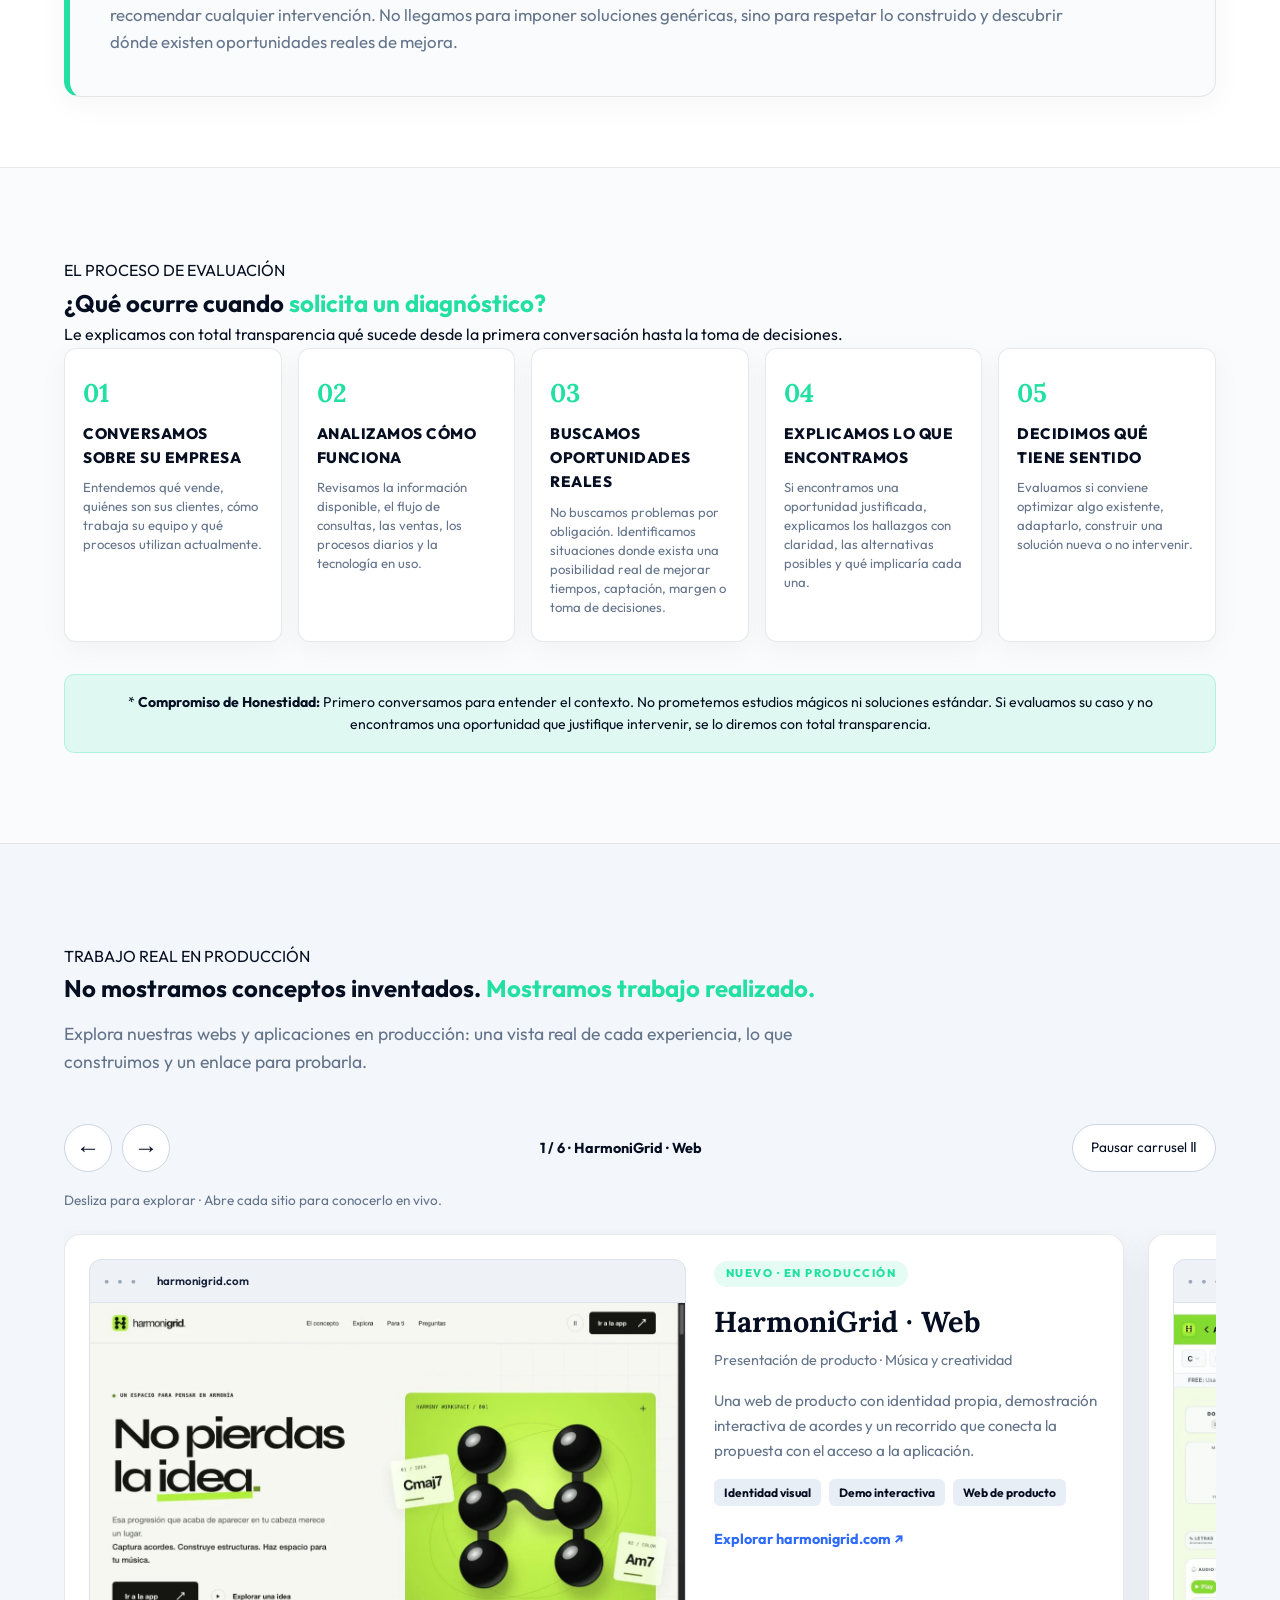
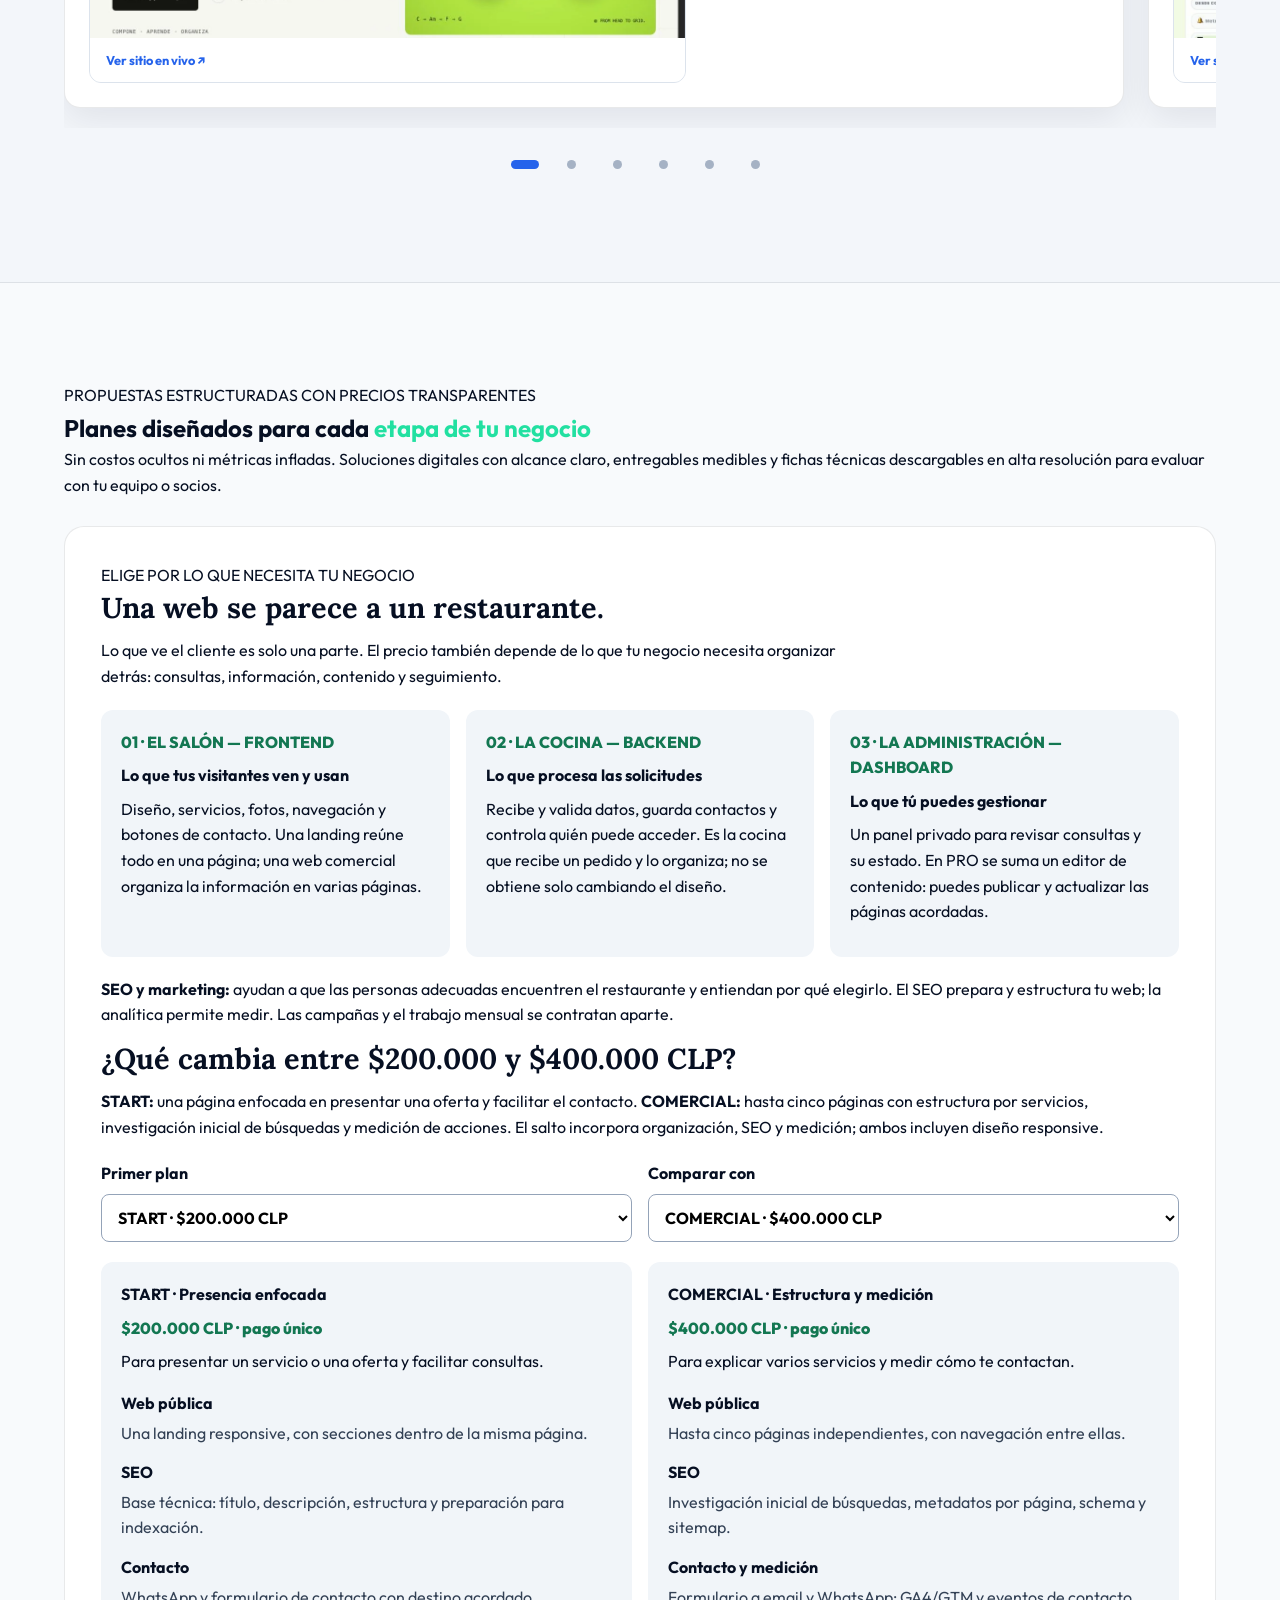
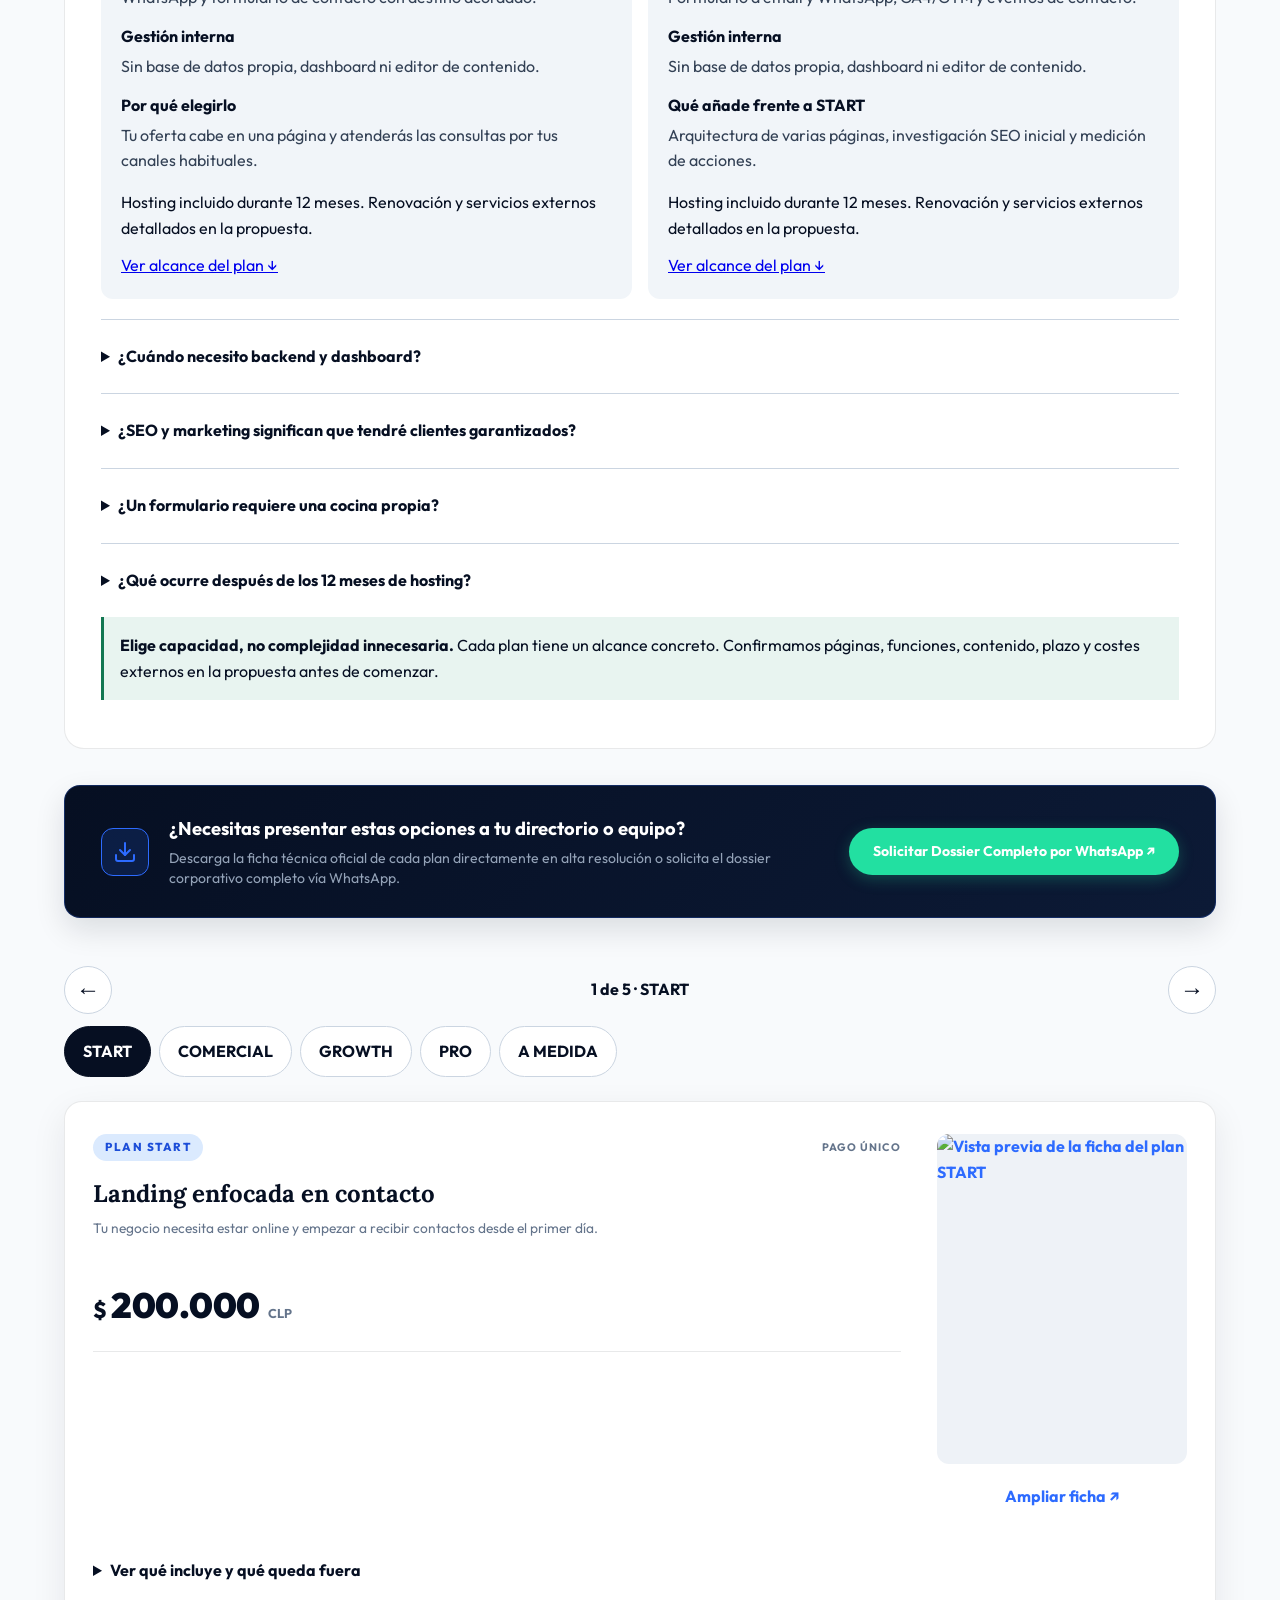
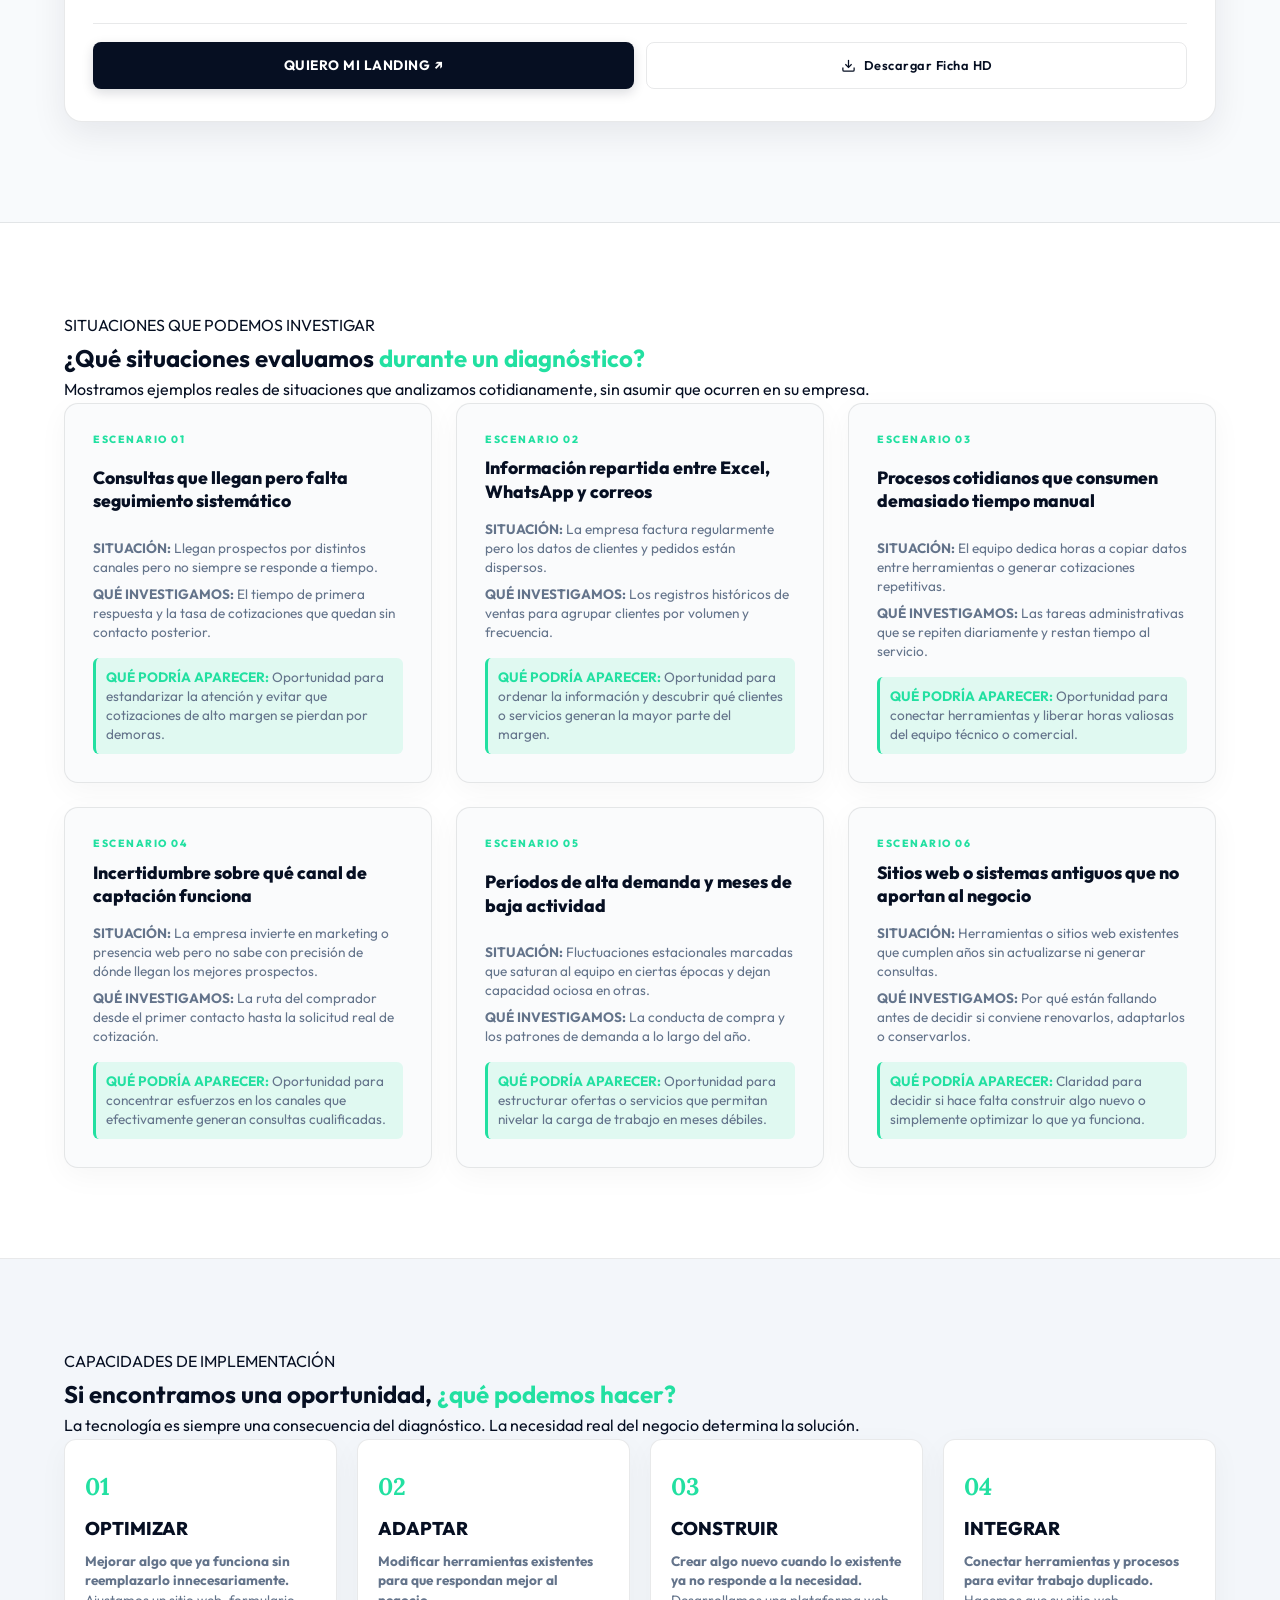
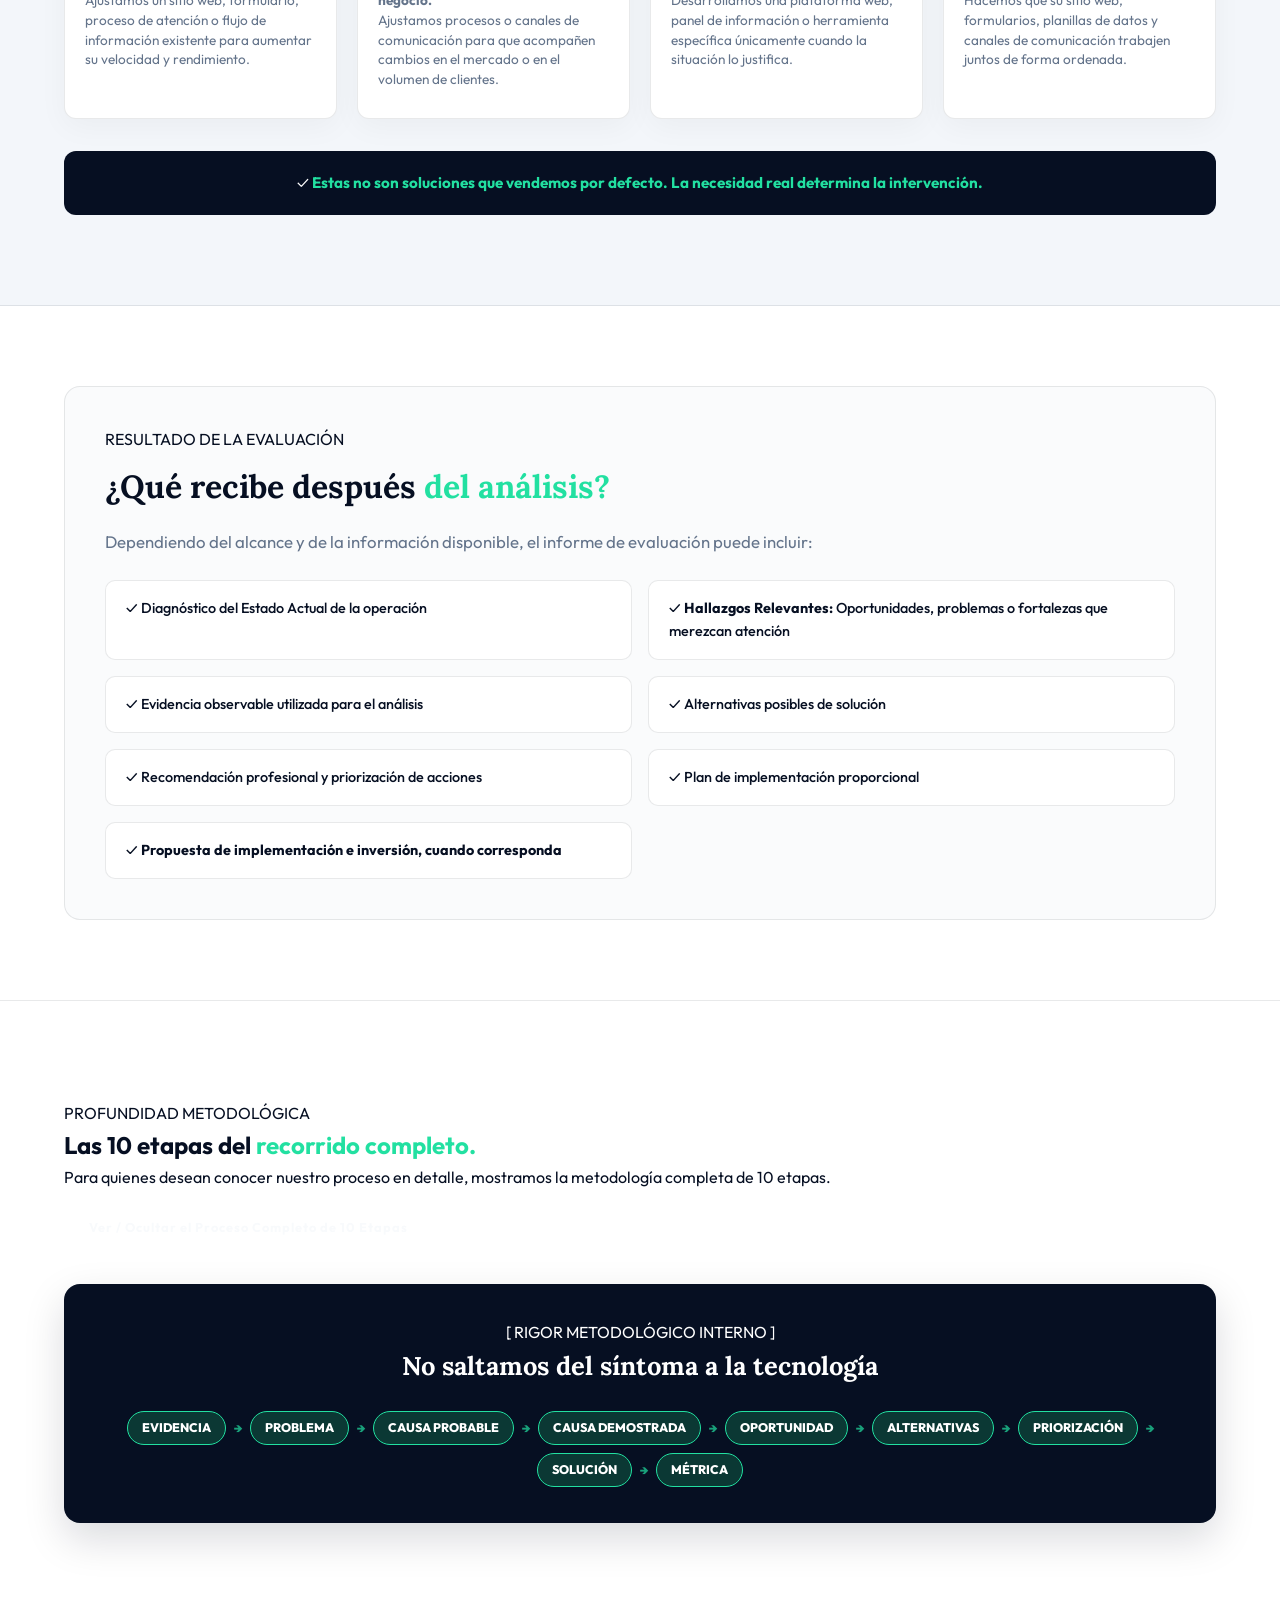
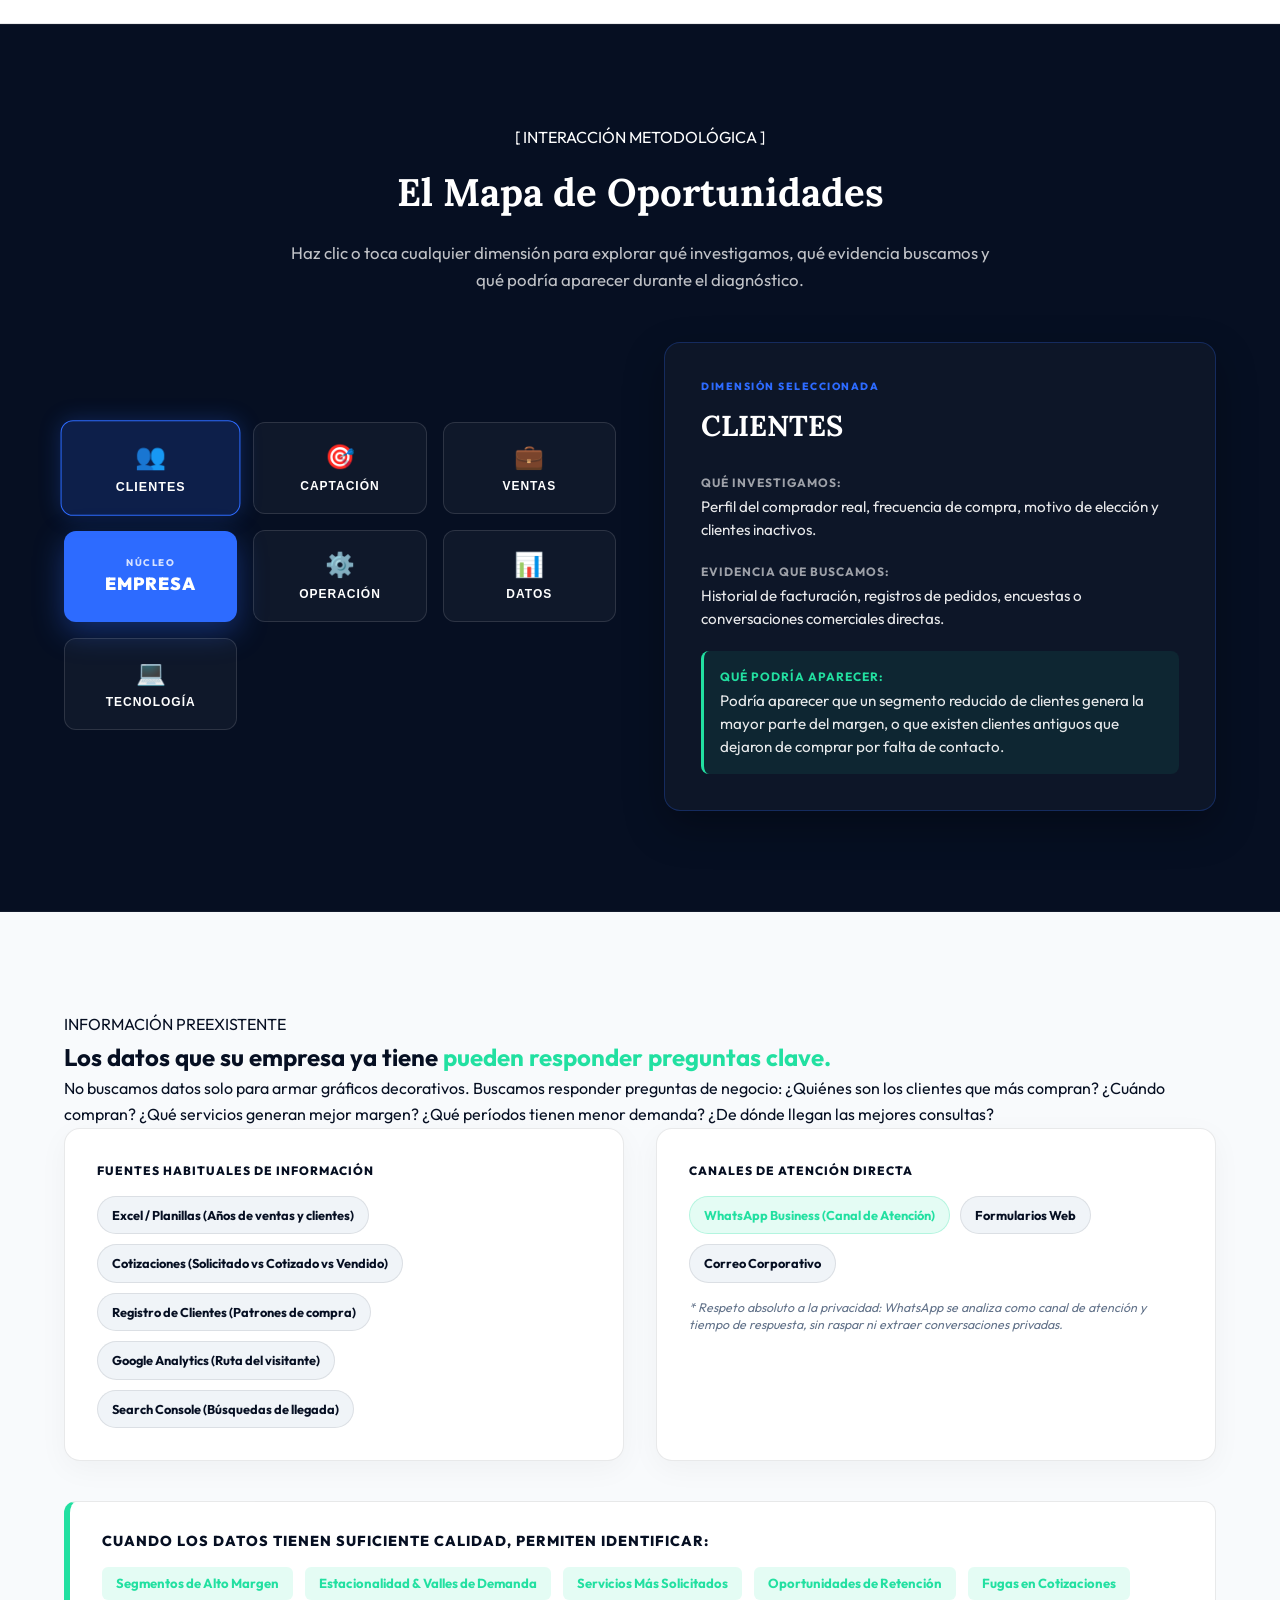
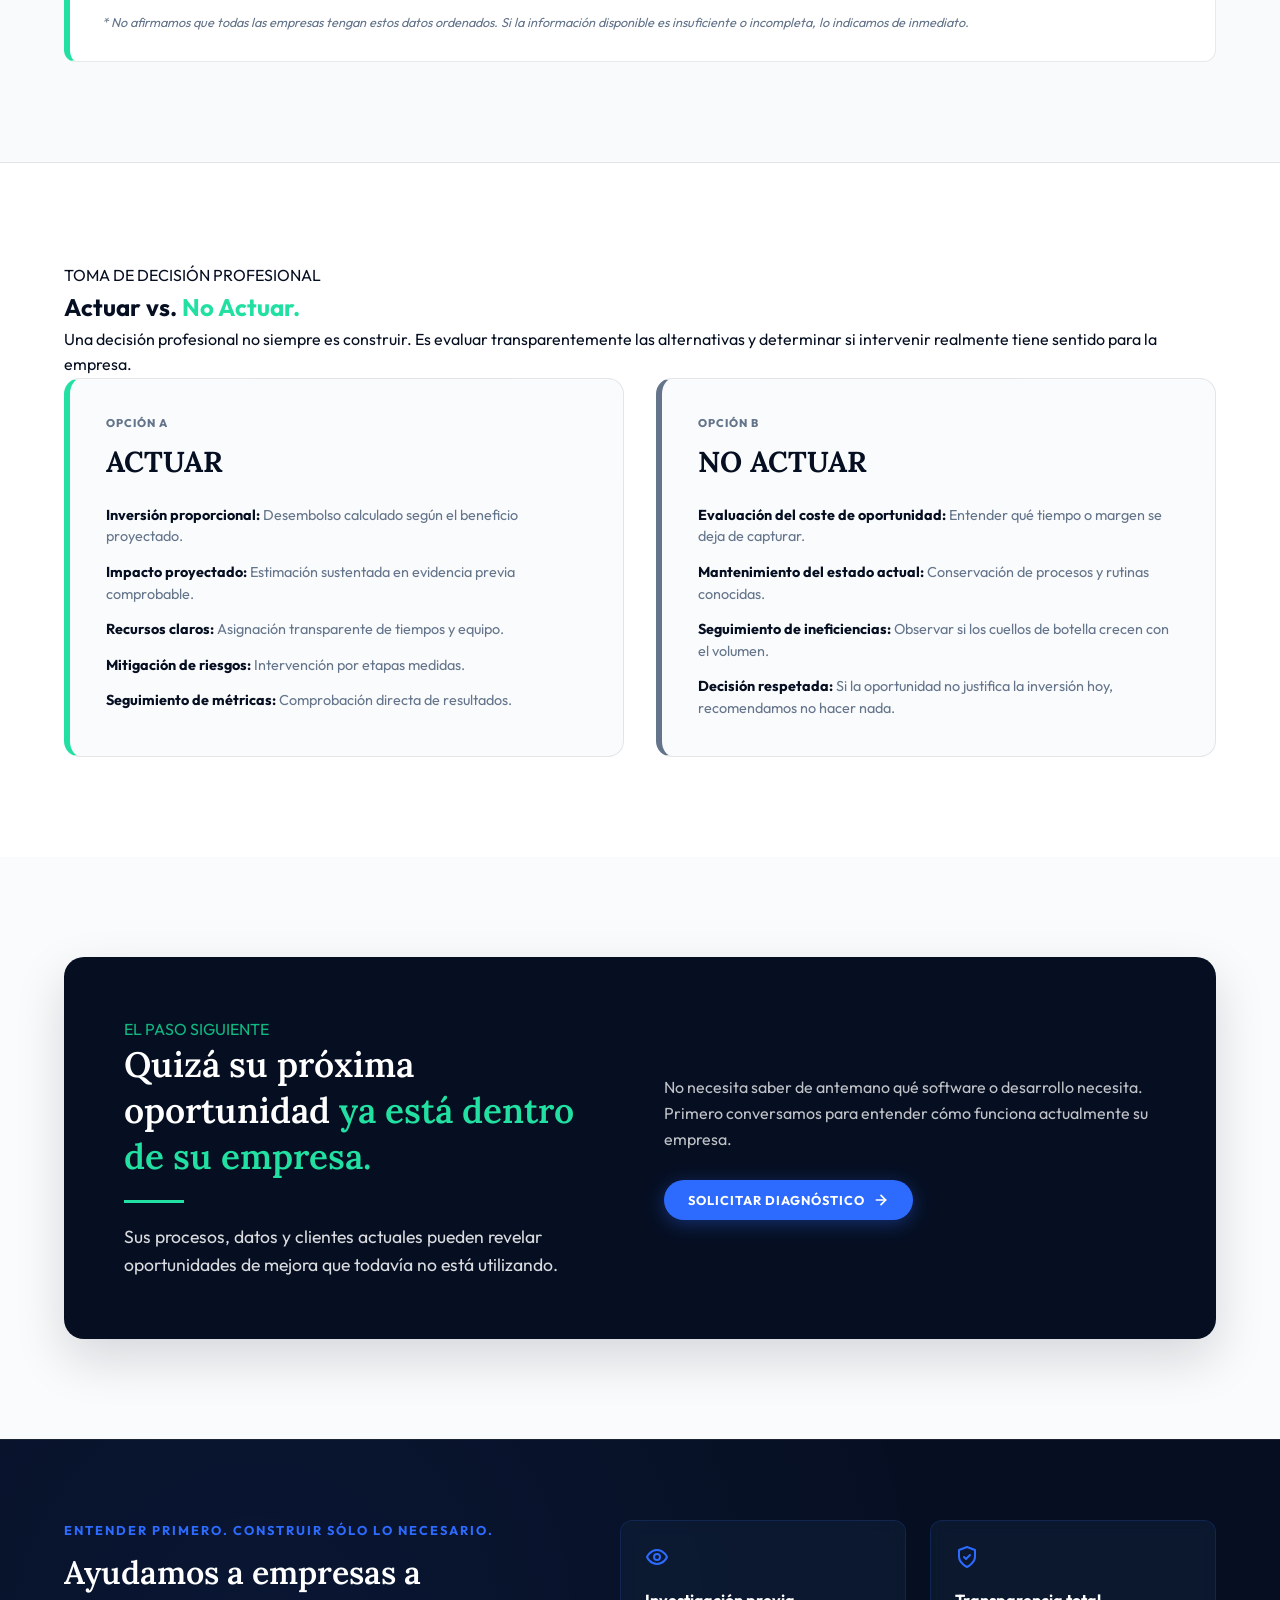
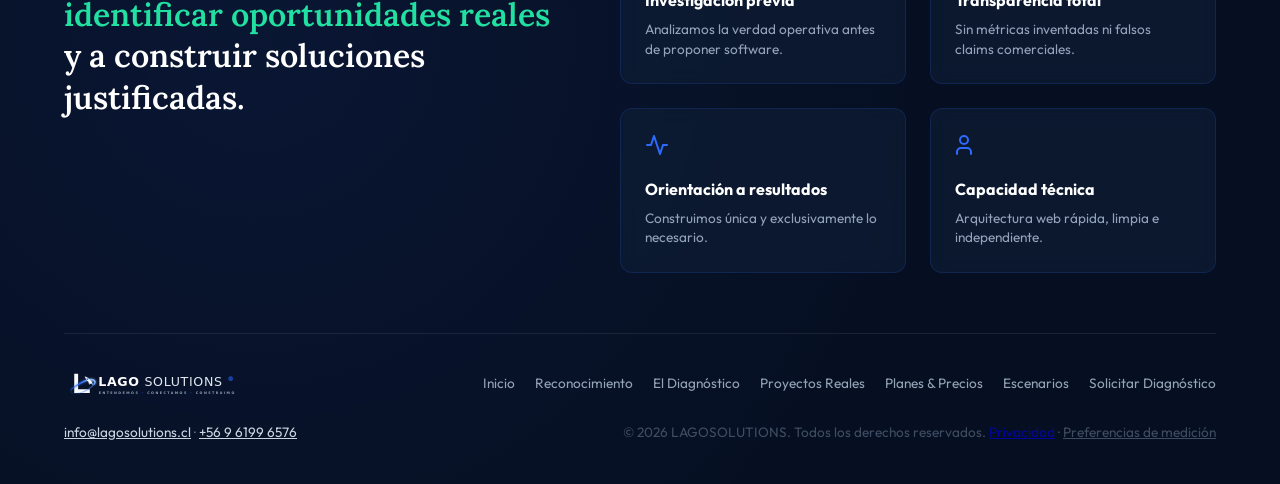
==== commit 7dfcfaa8: "fix: use standard gtag queue and exclude local previews" ====
--- a/index.html
+++ b/index.html
@@ -1607,7 +1607,7 @@
     <script src="js/plan-carousel.js?v=1.0.0" defer></script>
     <script src="js/projects-carousel.js?v=1.0.0" defer></script>
 
-    <script src="js/analytics.js?v=1.0.0" defer></script>
+    <script src="js/analytics.js?v=1.0.1" defer></script>
     <script src="js/commercial-events.js?v=1.0.0" defer></script>
 
     <!-- SCRIPT PRINCIPAL CORE -->
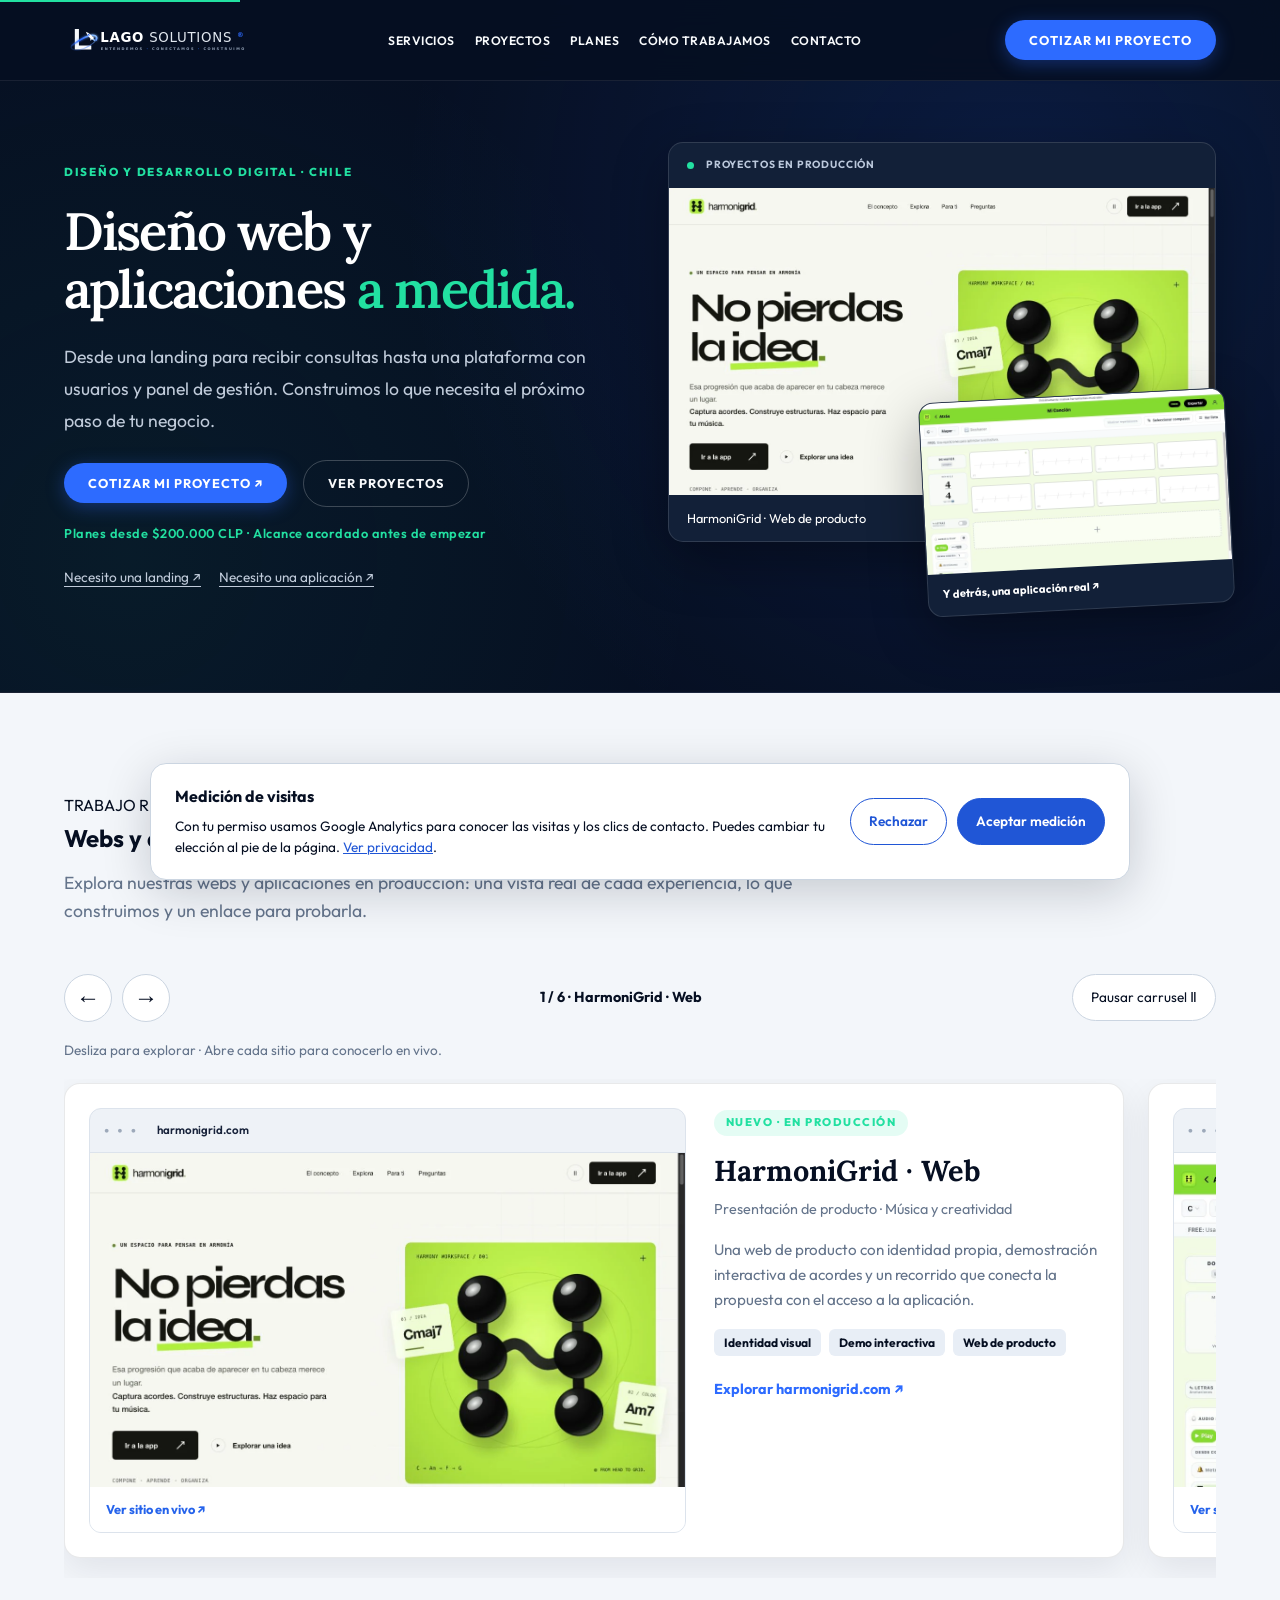
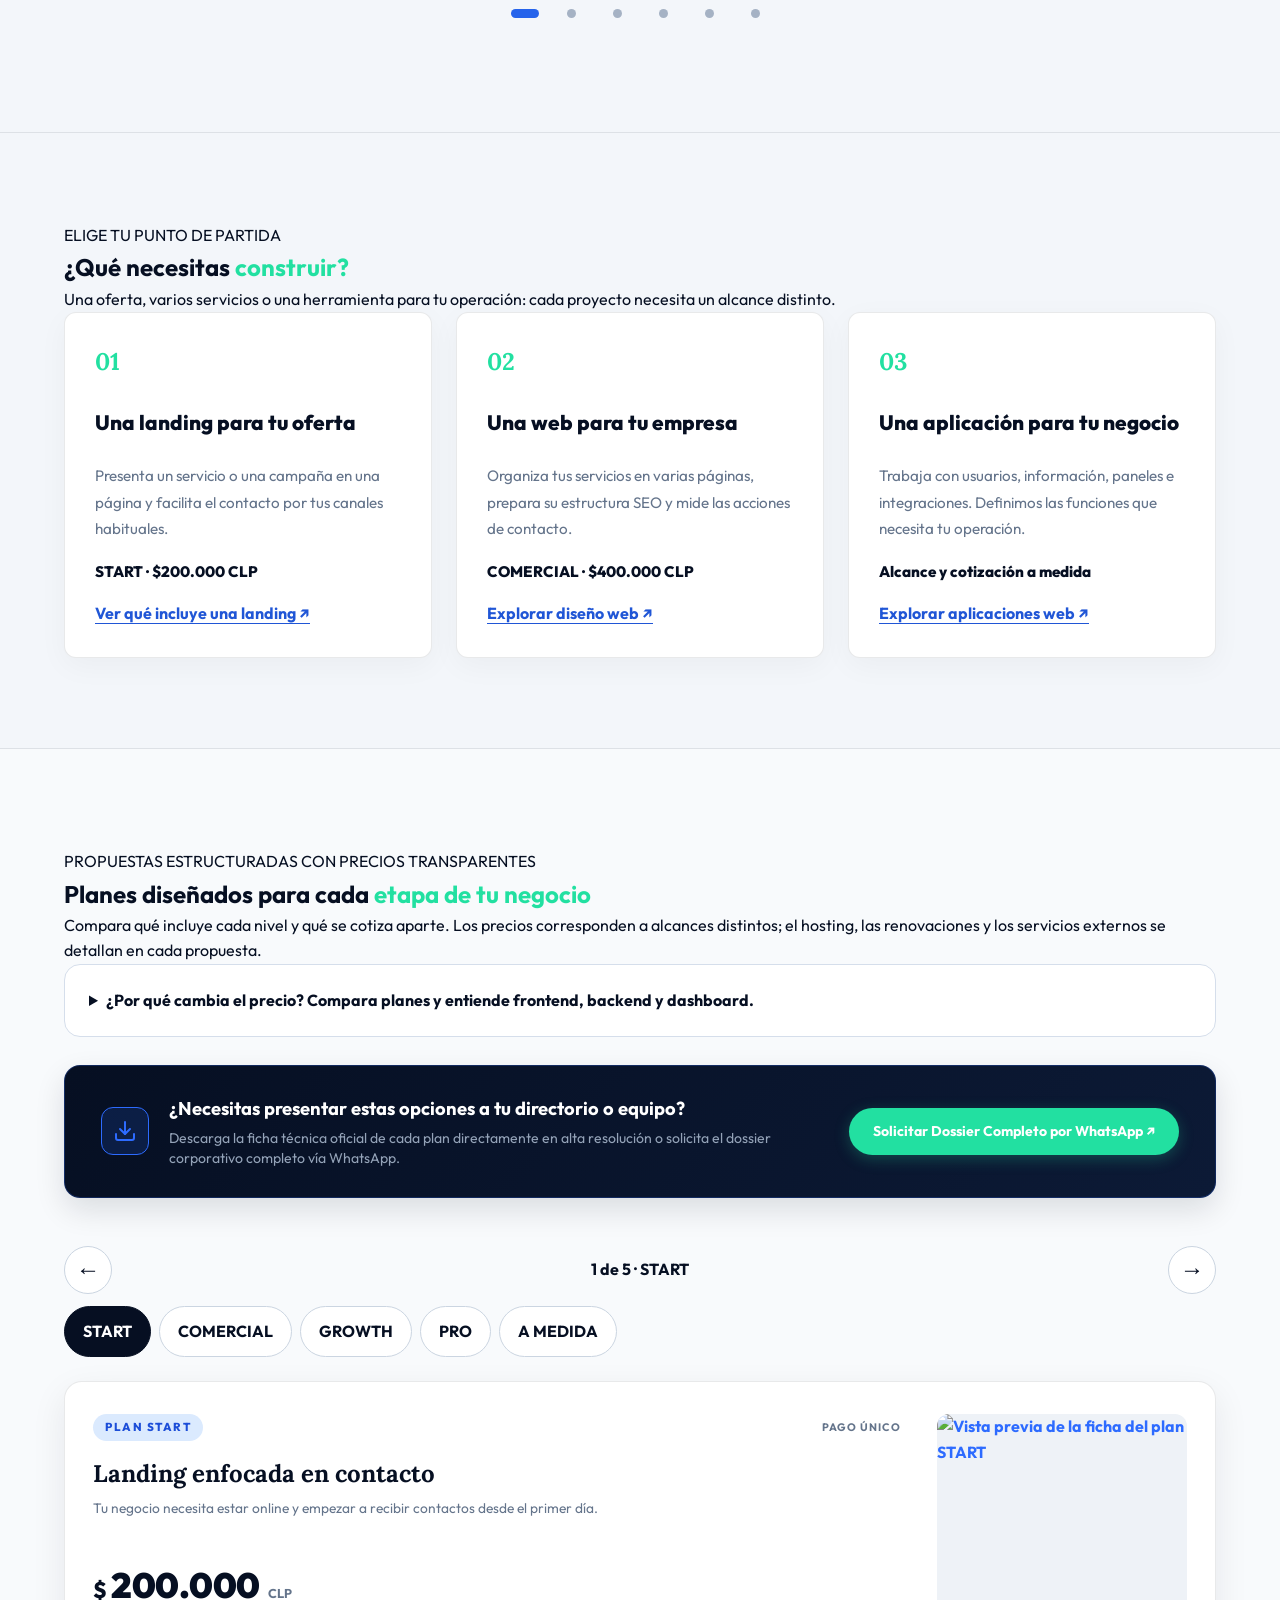
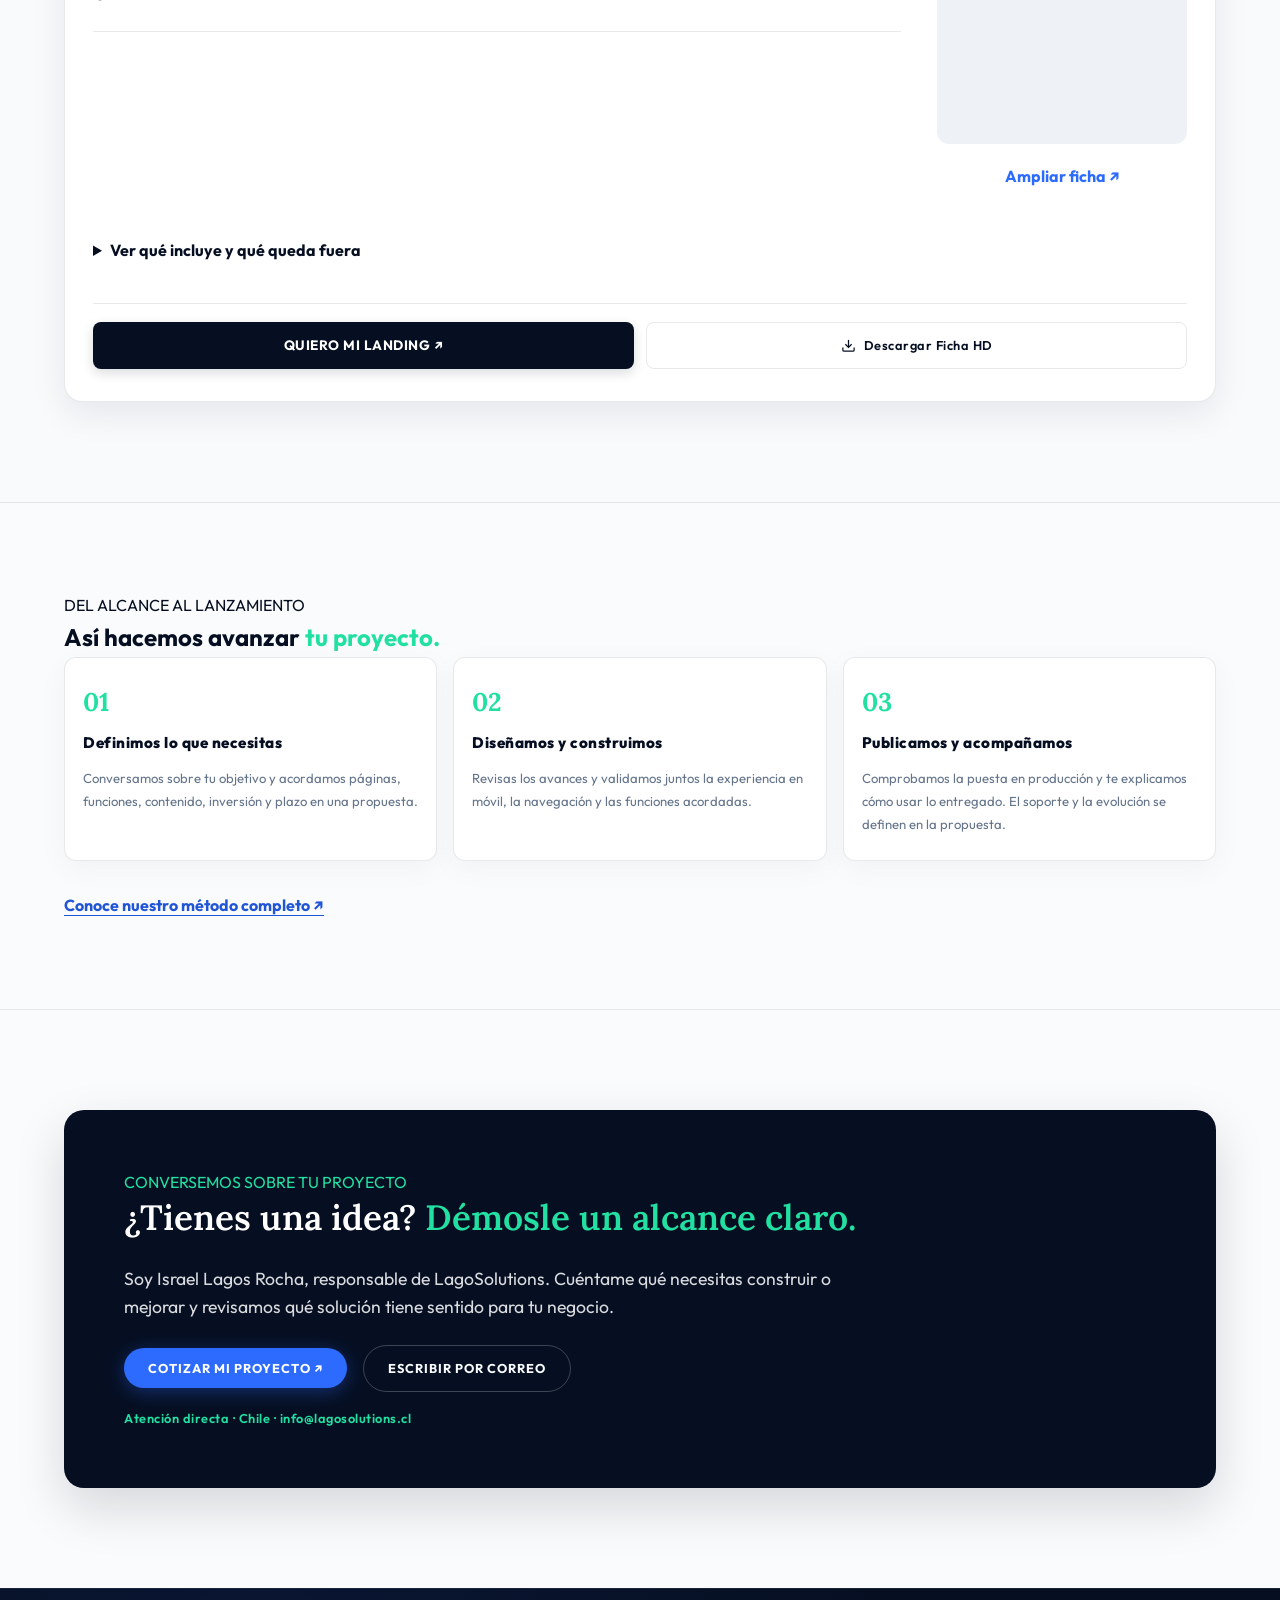
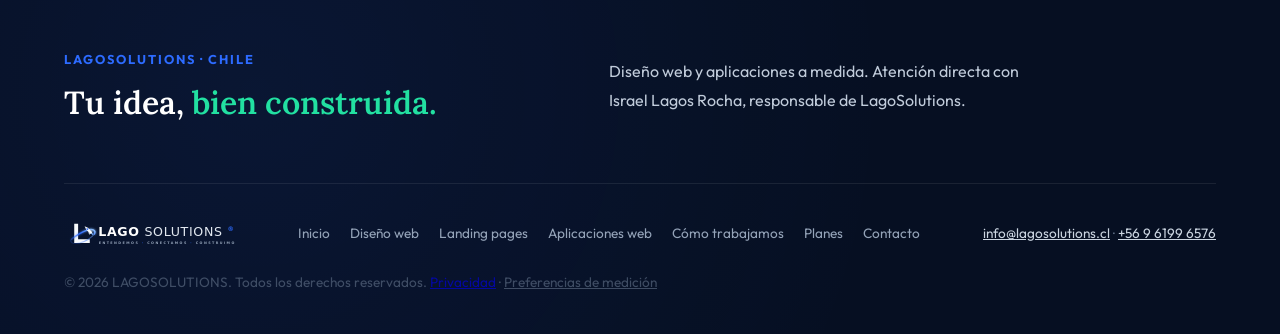
==== commit a6f7c8f9: "feat: focus homepage on web services and simplify quoting" ====
--- a/index.html
+++ b/index.html
@@ -11,11 +11,9 @@
     <meta name="google-site-verification" content="d18K-qKzhNdaKWMR3GTSmJj0WFKiIFLFtq4imGQ3gko">
 
     <!-- SEO Meta Tags -->
-    <title>LAGOSOLUTIONS | Diagnóstico y Desarrollo de Sistemas Digitales</title>
+    <title>Diseño web y aplicaciones a medida en Chile | LagoSolutions</title>
     <meta name="description"
-        content="Antes de construir una solución, entendemos cómo funciona su empresa. Analizamos procesos, clientes, captación, ventas, datos y tecnología para identificar oportunidades reales.">
-    <meta name="keywords"
-        content="diagnóstico empresarial, desarrollo web B2B, optimización de procesos, sistemas digitales, arquitectura web, consultoría tecnológica, SEO técnico, automatización">
+        content="Diseño de páginas web, landing pages y aplicaciones a medida en Chile. Conoce proyectos publicados, compara planes desde $200.000 CLP y cotiza tu idea.">
     <meta name="robots" content="index, follow">
     <meta name="author" content="LAGOSOLUTIONS">
     <link rel="canonical" href="https://www.lagosolutions.cl/">
@@ -23,21 +21,21 @@
     <!-- Open Graph (WhatsApp, LinkedIn, Facebook) -->
     <meta property="og:type" content="website">
     <meta property="og:url" content="https://www.lagosolutions.cl/">
-    <meta property="og:title" content="LAGOSOLUTIONS | Diagnóstico y Desarrollo de Sistemas Digitales">
+    <meta property="og:title" content="Diseño web y aplicaciones a medida en Chile | LagoSolutions">
     <meta property="og:description"
-        content="Antes de construir una solución, entendemos cómo funciona su empresa. Primero entendemos. Después decidimos. Luego construimos.">
+        content="Webs y aplicaciones a la medida de tu negocio. Explora proyectos reales y compara alcances y precios con LagoSolutions.">
     <meta property="og:image" content="https://res.cloudinary.com/dhgifjpkh/image/upload/v1788220828/compressed_ChatGPT_Image_31_ago_2026_07_58_51_p.m._nuidgn.webp">
     <meta property="og:image:secure_url" content="https://res.cloudinary.com/dhgifjpkh/image/upload/v1788220828/compressed_ChatGPT_Image_31_ago_2026_07_58_51_p.m._nuidgn.webp">
     <meta property="og:image:type" content="image/webp">
     <meta property="og:image:width" content="1200">
     <meta property="og:image:height" content="630">
-    <meta property="og:image:alt" content="LAGOSOLUTIONS — Diagnóstico y Desarrollo de Sistemas Digitales">
+    <meta property="og:image:alt" content="LagoSolutions — Diseño web y aplicaciones a medida">
 
     <!-- Twitter Cards -->
     <meta name="twitter:card" content="summary_large_image">
-    <meta name="twitter:title" content="LAGOSOLUTIONS | Diagnóstico y Desarrollo de Sistemas Digitales">
+    <meta name="twitter:title" content="Diseño web y aplicaciones a medida en Chile | LagoSolutions">
     <meta name="twitter:description"
-        content="Analizamos la operación y canales de tu empresa para construir la infraestructura digital que realmente necesitas.">
+        content="Diseño web y aplicaciones a medida en Chile. Proyectos publicados, planes claros y atención directa.">
     <meta name="twitter:image" content="https://res.cloudinary.com/dhgifjpkh/image/upload/v1788220828/compressed_ChatGPT_Image_31_ago_2026_07_58_51_p.m._nuidgn.webp">
 
     <!-- Favicon -->
@@ -49,15 +47,16 @@
     <link href="https://fonts.googleapis.com/css2?family=Lora:ital,wght@0,400..700;1,400..700&family=Outfit:wght@300;400;500;600;700;800;900&display=swap" rel="stylesheet">
 
     <!-- Stylesheet with Cache Buster Version -->
-    <link rel="stylesheet" href="style.css?v=3.6.0">
+    <link rel="stylesheet" href="style.css?v=4.0.0">
 
     <!-- Schema.org Markup -->
     <script type="application/ld+json">
     {
       "@context": "https://schema.org",
       "@type": "ProfessionalService",
+      "@id": "https://www.lagosolutions.cl/#agencia",
       "name": "LAGOSOLUTIONS",
-      "description": "Diagnóstico de operaciones, optimización comercial y desarrollo de sistemas digitales adaptados para empresas.",
+      "description": "Diseño de páginas web, landing pages y aplicaciones a medida para negocios en Chile.",
       "url": "https://www.lagosolutions.cl/",
       "logo": "https://www.lagosolutions.cl/favicon.svg",
       "image": "https://res.cloudinary.com/dhgifjpkh/image/upload/v1788220828/compressed_ChatGPT_Image_31_ago_2026_07_58_51_p.m._nuidgn.webp",
@@ -69,7 +68,7 @@
         "contactType": "Atención Comercial B2B",
         "availableLanguage": ["Spanish"]
       },
-      "knowsAbout": ["Análisis empresarial", "Optimización de procesos", "Desarrollo web B2B", "SEO técnico", "Integración de sistemas"]
+      "knowsAbout": ["Diseño web", "Landing pages", "Aplicaciones web", "SEO técnico", "Integración de sistemas"]
     }
     </script>
 </head>
@@ -103,7 +102,7 @@
 
             <div class="nav-cta">
                 <button type="button" class="btn-pill-navy trigger-modal" id="nav-cta-btn">
-                    SOLICITAR DIAGNÓSTICO
+                    COTIZAR MI PROYECTO
                 </button>
             </div>
 
@@ -131,190 +130,26 @@
         </ul>
         <div class="mobile-drawer-footer">
             <button type="button" class="btn-pill-navy btn-full trigger-modal mobile-cta-trigger">
-                SOLICITAR DIAGNÓSTICO
+                COTIZAR MI PROYECTO
             </button>
         </div>
     </div>
 
     <!-- MAIN WRAPPER -->
     <main id="main-content">
-
-        <!-- ==========================================
-             CAPA 1: COMPRENSIÓN INMEDIATA
-             ========================================== -->
-
-        <!-- 1. HERO SECTION V3.1 POLISHED (TEXTO PRIORITARIO + CANVAS DE SOPORTE) -->
-        <header class="hero-section">
-            <div class="container hero-container">
-                <!-- Left Side: Copy Prioritario -->
-                <div class="hero-main-content">
-                    <h1 class="hero-title">
-                        Antes de construir una solución,<br>
-                        <span class="accent-green">entendemos cómo funciona su empresa.</span>
-                    </h1>
-                    
-                    <div class="hero-divider"></div>
-                    
-                    <div class="concept-hero-box">
-                        <span class="concept-tag">[ PRINCIPIO METODOLÓGICO ]</span>
-                        <p class="concept-lead">
-                            PRIMERO ENTENDEMOS.<br>
-                            DESPUÉS DECIDIMOS.<br>
-                            LUEGO CONSTRUIMOS.
-                        </p>
-                    </div>
-
-                    <p class="hero-subtitle">
-                        Analizamos la realidad de su negocio —captación, ventas, procesos, datos y herramientas— para descubrir oportunidades concretas antes de decidir cualquier inversión o desarrollo.
-                    </p>
-
-                    <div class="hero-actions">
-                        <button type="button" class="btn-pill-navy trigger-modal" id="hero-cta-btn">
-                            SOLICITAR DIAGNÓSTICO
-                            <svg viewBox="0 0 24 24" width="16" height="16" stroke="currentColor" stroke-width="2.5" fill="none" stroke-linecap="round" stroke-linejoin="round" aria-hidden="true">
-                                <line x1="5" y1="12" x2="19" y2="12"></line>
-                                <polyline points="12 5 19 12 12 19"></polyline>
-                            </svg>
-                        </button>
-                        <a href="#proyectos" class="btn-pill-outline" id="hero-secondary-btn">
-                            VER PROYECTOS REALES
-                        </a>
-                    </div>
-                    
-                    <p class="hero-microcopy">
-                        ✓ Proyectos reales · Clientes reales · Desarrollo propio
-                    </p>
-                </div>
-
-                <!-- Right Side: Soporte Visual (Canvas 6 Áreas Clave) -->
-                <div class="hero-visual-wrapper">
-                    <div class="hero-system-canvas-box">
-                        <canvas id="hero-system-canvas" aria-label="Representación interactiva de seis dimensiones de análisis empresarial"></canvas>
-                        <div class="canvas-caption-note">
-                            <span>● Exploramos seis dimensiones de su empresa</span>
-                            <div class="canvas-caption-sub">Clientes · Captación · Ventas · Operación · Datos · Tecnología</div>
-                        </div>
-                    </div>
-                </div>
-            </div>
-
-            <!-- Resumen Claro de la Oferta (Dirigido a empresas con operación activa) -->
-            <div class="container" style="margin-top: 48px;">
-                <div class="offer-summary-grid reveal">
-                    <div class="offer-col">
-                        <span class="offer-pill">DIRIGIDO A</span>
-                        <h3>Empresas con Operación Activa</h3>
-                        <p>Para negocios que ya tienen clientes y buscan entender, ordenar, optimizar, adaptar o construir algo para mejorar su rendimiento.</p>
-                    </div>
-                    <div class="offer-col">
-                        <span class="offer-pill">ANÁLISIS</span>
-                        <h3>Revisión Integral</h3>
-                        <p>Analizamos procesos, clientes, captación, datos y tecnología sin imponer software estándar.</p>
-                    </div>
-                    <div class="offer-col">
-                        <span class="offer-pill">ENTREGABLE</span>
-                        <h3>Resultados & Propuesta</h3>
-                        <p>Recibes un informe con hallazgos relevantes y una propuesta técnica proporcional a la necesidad real.</p>
-                    </div>
-                </div>
-            </div>
-        </header>
-
-        <!-- 2. TRANSICIÓN CINÉTICA DE METODOLOGÍA (SECCIÓN 2) -->
-        <section class="kinetic-methodology-section">
-            <div class="container">
-                <div class="kinetic-container reveal">
-                    <span class="kinetic-badge">[ FILOSOFÍA DE TRABAJO ]</span>
-                    <h2 class="kinetic-main-heading">NO PARTIMOS DE LA SOLUCIÓN.</h2>
-                    <div class="kinetic-words-flow">
-                        <span class="kinetic-word">ENTENDEMOS</span>
-                        <span class="kinetic-arrow">→</span>
-                        <span class="kinetic-word">DETECTAMOS</span>
-                        <span class="kinetic-arrow">→</span>
-                        <span class="kinetic-word">DECIDIMOS</span>
-                        <span class="kinetic-arrow">→</span>
-                        <span class="kinetic-word">CONSTRUIMOS</span>
-                        <span class="kinetic-arrow">→</span>
-                        <span class="kinetic-word">MEDIMOS</span>
-                        <span class="kinetic-arrow">→</span>
-                        <span class="kinetic-word accent-green">EVOLUCIONAMOS</span>
-                    </div>
-                </div>
-            </div>
-        </section>
-
-        <!-- 3. RECONOCIMIENTO DEL VALOR CONSTRUIDO -->
-        <section id="reconocimiento" class="recognition-section">
-            <div class="container">
-                <div class="recognition-box reveal">
-                    <span class="opportunities-pretitle">RECONOCIMIENTO DEL VALOR CONSTRUIDO</span>
-                    <h2 class="recognition-title">Antes de buscar qué cambiar, <span class="accent-green">entendemos qué ya funciona.</span></h2>
-                    <p class="recognition-text">
-                        Su trayectoria, sus clientes, sus procesos y sus decisiones anteriores contienen información que necesitamos comprender antes de recomendar cualquier intervención. No llegamos para imponer soluciones genéricas, sino para respetar lo construido y descubrir dónde existen oportunidades reales de mejora.
-                    </p>
-                </div>
-            </div>
-        </section>
-
-        <!-- 4. ¿QUÉ OCURRE CUANDO SOLICITA UN DIAGNÓSTICO? -->
-        <section id="que-ocurre-diagnostico" class="diagnostic-process-section">
-            <div class="container">
-                <div class="process-header reveal">
-                    <span class="opportunities-pretitle">EL PROCESO DE EVALUACIÓN</span>
-                    <h2 class="opportunities-title">¿Qué ocurre cuando <span class="accent-green">solicita un diagnóstico?</span></h2>
-                    <p class="process-lead-text">
-                        Le explicamos con total transparencia qué sucede desde la primera conversación hasta la toma de decisiones.
-                    </p>
-                </div>
-
-                <div class="diagnostic-steps-grid">
-                    <div class="diag-step-card reveal">
-                        <span class="diag-step-num">01</span>
-                        <h3>CONVERSAMOS SOBRE SU EMPRESA</h3>
-                        <p>Entendemos qué vende, quiénes son sus clientes, cómo trabaja su equipo y qué procesos utilizan actualmente.</p>
-                    </div>
-
-                    <div class="diag-step-card reveal">
-                        <span class="diag-step-num">02</span>
-                        <h3>ANALIZAMOS CÓMO FUNCIONA</h3>
-                        <p>Revisamos la información disponible, el flujo de consultas, las ventas, los procesos diarios y la tecnología en uso.</p>
-                    </div>
-
-                    <div class="diag-step-card reveal">
-                        <span class="diag-step-num">03</span>
-                        <h3>BUSCAMOS OPORTUNIDADES REALES</h3>
-                        <p>No buscamos problemas por obligación. Identificamos situaciones donde exista una posibilidad real de mejorar tiempos, captación, margen o toma de decisiones.</p>
-                    </div>
-
-                    <div class="diag-step-card reveal">
-                        <span class="diag-step-num">04</span>
-                        <h3>EXPLICAMOS LO QUE ENCONTRAMOS</h3>
-                        <p>Si encontramos una oportunidad justificada, explicamos los hallazgos con claridad, las alternativas posibles y qué implicaría cada una.</p>
-                    </div>
-
-                    <div class="diag-step-card reveal">
-                        <span class="diag-step-num">05</span>
-                        <h3>DECIDIMOS QUÉ TIENE SENTIDO</h3>
-                        <p>Evaluamos si conviene optimizar algo existente, adaptarlo, construir una solución nueva o no intervenir.</p>
-                    </div>
-                </div>
-
-                <p class="no-intervention-note reveal">
-                    * <strong>Compromiso de Honestidad:</strong> Primero conversamos para entender el contexto. No prometemos estudios mágicos ni soluciones estándar. Si evaluamos su caso y no encontramos una oportunidad que justifique intervenir, se lo diremos con total transparencia.
-                </p>
-            </div>
-        </section>
-
-        <!-- ==========================================
-             CAPA 2: CONFIANZA COMERCIAL Y OPCIONES
-             ========================================== -->
-
-        <!-- 5. PROYECTOS REALES (EVIDENCIA COMERCIAL EN PRODUCCIÓN) -->
-        <section id="proyectos" class="portfolio-section">
+<header class="hero-section commercial-hero"><div class="container hero-container">
+ <div class="hero-main-content"><p class="hero-eyebrow">DISEÑO Y DESARROLLO DIGITAL · CHILE</p><h1 class="hero-title">Diseño web y aplicaciones <span class="accent-green">a medida.</span></h1>
+ <p class="hero-subtitle">Desde una landing para recibir consultas hasta una plataforma con usuarios y panel de gestión. Construimos lo que necesita el próximo paso de tu negocio.</p>
+ <div class="hero-actions"><button type="button" class="btn-pill-navy trigger-modal" id="hero-cta-btn">COTIZAR MI PROYECTO ↗</button><a href="#proyectos" class="btn-pill-outline" id="hero-secondary-btn">VER PROYECTOS</a></div>
+ <p class="hero-microcopy">Planes desde $200.000 CLP · Alcance acordado antes de empezar</p>
+ <div class="hero-routes"><a href="landing-pages.html">Necesito una landing ↗</a><a href="aplicaciones-web.html">Necesito una aplicación ↗</a></div></div>
+ <div class="hero-showcase"><a class="showcase-main" href="#proyectos" aria-label="Explorar proyectos web de LagoSolutions"><span class="showcase-bar"><i aria-hidden="true"></i> PROYECTOS EN PRODUCCIÓN</span><img src="assets/projects/harmonigrid-com.webp" alt="Web de HarmoniGrid: identidad visual y presentación de producto" width="1280" height="720" fetchpriority="high"><span class="showcase-caption">HarmoniGrid · Web de producto</span></a><a class="showcase-secondary" href="#proyectos" aria-label="Ver aplicaciones desarrolladas"><img src="assets/projects/harmonigrid-app.webp" alt="Editor musical de HarmoniGrid: aplicación web en producción" width="1280" height="720"><span>Y detrás, una aplicación real ↗</span></a></div>
+ </div></header>
+<section id="proyectos" class="portfolio-section">
             <div class="container">
                 <div class="portfolio-header reveal">
                     <span class="opportunities-pretitle">TRABAJO REAL EN PRODUCCIÓN</span>
-                    <h2 class="opportunities-title">No mostramos conceptos inventados. <span class="accent-green">Mostramos trabajo realizado.</span></h2>
+                    <h2 class="opportunities-title">Webs y aplicaciones <span class="accent-green">que ya puedes explorar.</span></h2>
                     <p class="portfolio-lead-text">
                         Explora nuestras webs y aplicaciones en producción: una vista real de cada experiencia, lo que construimos y un enlace para probarla.
                     </p>
@@ -568,20 +403,23 @@
                 </div>
             </div>
         </section>
-
-        <!-- 6. NIVELES DE INVERSIÓN & PLANES ESTRUCTURADOS CON DESCARGA -->
-        <section id="planes" class="plans-section">
+<section id="que-podemos-hacer" class="solution-types-section"><div class="container"><div class="process-header"><span class="opportunities-pretitle">ELIGE TU PUNTO DE PARTIDA</span><h2 class="opportunities-title">¿Qué necesitas <span class="accent-green">construir?</span></h2><p class="process-lead-text">Una oferta, varios servicios o una herramienta para tu operación: cada proyecto necesita un alcance distinto.</p></div><div class="service-entry-grid">
+ <article class="solution-card"><span class="sol-tag">01</span><h3>Una landing para tu oferta</h3><p>Presenta un servicio o una campaña en una página y facilita el contacto por tus canales habituales.</p><p class="service-price">START · $200.000 CLP</p><a href="landing-pages.html">Ver qué incluye una landing ↗</a></article>
+ <article class="solution-card"><span class="sol-tag">02</span><h3>Una web para tu empresa</h3><p>Organiza tus servicios en varias páginas, prepara su estructura SEO y mide las acciones de contacto.</p><p class="service-price">COMERCIAL · $400.000 CLP</p><a href="diseno-web.html">Explorar diseño web ↗</a></article>
+ <article class="solution-card"><span class="sol-tag">03</span><h3>Una aplicación para tu negocio</h3><p>Trabaja con usuarios, información, paneles e integraciones. Definimos las funciones que necesita tu operación.</p><p class="service-price">Alcance y cotización a medida</p><a href="aplicaciones-web.html">Explorar aplicaciones web ↗</a></article>
+ </div></div></section>
+<section id="planes" class="plans-section">
             <div class="container">
                 <div class="process-header reveal">
                     <span class="opportunities-pretitle">PROPUESTAS ESTRUCTURADAS CON PRECIOS TRANSPARENTES</span>
                     <h2 class="opportunities-title">Planes diseñados para cada <span class="accent-green">etapa de tu negocio</span></h2>
                     <p class="process-lead-text">
-                        Sin costos ocultos ni métricas infladas. Soluciones digitales con alcance claro, entregables medibles y fichas técnicas descargables en alta resolución para evaluar con tu equipo o socios.
+                        Compara qué incluye cada nivel y qué se cotiza aparte. Los precios corresponden a alcances distintos; el hosting, las renovaciones y los servicios externos se detallan en cada propuesta.
                     </p>
                 </div>
 
                 <!-- Banner Informativo de Descarga de Dossier -->
-                <div class="plan-learning" id="comparar-planes">
+<details class="plan-education" id="comparar-planes"><summary>¿Por qué cambia el precio? Compara planes y entiende frontend, backend y dashboard.</summary>                <div class="plan-learning">
                     <span class="opportunities-pretitle">ELIGE POR LO QUE NECESITA TU NEGOCIO</span>
                     <h3>Una web se parece a un restaurante.</h3>
                     <p class="plan-learning-intro">Lo que ve el cliente es solo una parte. El precio también depende de lo que tu negocio necesita organizar detrás: consultas, información, contenido y seguimiento.</p>
@@ -609,7 +447,7 @@
                     <p class="plan-scope-note"><strong>Elige capacidad, no complejidad innecesaria.</strong> Cada plan tiene un alcance concreto. Confirmamos páginas, funciones, contenido, plazo y costes externos en la propuesta antes de comenzar.</p>
                 </div>
 
-                <div class="dossier-download-banner reveal">
+</details>                <div class="dossier-download-banner reveal">
                     <div class="dossier-banner-content">
                         <div class="dossier-icon-badge">
                             <svg width="24" height="24" viewBox="0 0 24 24" fill="none" stroke="currentColor" stroke-width="2" stroke-linecap="round" stroke-linejoin="round" aria-hidden="true"><path d="M21 15v4a2 2 0 0 1-2 2H5a2 2 0 0 1-2-2v-4"/><polyline points="7 10 12 15 17 10"/><line x1="12" y1="15" x2="12" y2="3"/></svg>
@@ -957,521 +795,20 @@
                 </div>
             </div>
         </section>
-
-        <!-- 7. ¿QUÉ PODRÍA ENCONTRAR LAGOSOLUTIONS EN SU EMPRESA? -->
-        <section id="que-podria-encontrar" class="findings-scenarios-section">
-            <div class="container">
-                <div class="process-header reveal">
-                    <span class="opportunities-pretitle">SITUACIONES QUE PODEMOS INVESTIGAR</span>
-                    <h2 class="opportunities-title">¿Qué situaciones evaluamos <span class="accent-green">durante un diagnóstico?</span></h2>
-                    <p class="process-lead-text">
-                        Mostramos ejemplos reales de situaciones que analizamos cotidianamente, sin asumir que ocurren en su empresa.
-                    </p>
-                </div>
-
-                <div class="findings-grid">
-                    <!-- Escenario 1 -->
-                    <div class="finding-card reveal">
-                        <span class="finding-tag">ESCENARIO 01</span>
-                        <h3>Consultas que llegan pero falta seguimiento sistemático</h3>
-                        <div class="finding-flow">
-                            <p><strong>SITUACIÓN:</strong> Llegan prospectos por distintos canales pero no siempre se responde a tiempo.</p>
-                            <p><strong>QUÉ INVESTIGAMOS:</strong> El tiempo de primera respuesta y la tasa de cotizaciones que quedan sin contacto posterior.</p>
-                            <p class="finding-result"><strong>QUÉ PODRÍA APARECER:</strong> Oportunidad para estandarizar la atención y evitar que cotizaciones de alto margen se pierdan por demoras.</p>
-                        </div>
-                    </div>
-
-                    <!-- Escenario 2 -->
-                    <div class="finding-card reveal">
-                        <span class="finding-tag">ESCENARIO 02</span>
-                        <h3>Información repartida entre Excel, WhatsApp y correos</h3>
-                        <div class="finding-flow">
-                            <p><strong>SITUACIÓN:</strong> La empresa factura regularmente pero los datos de clientes y pedidos están dispersos.</p>
-                            <p><strong>QUÉ INVESTIGAMOS:</strong> Los registros históricos de ventas para agrupar clientes por volumen y frecuencia.</p>
-                            <p class="finding-result"><strong>QUÉ PODRÍA APARECER:</strong> Oportunidad para ordenar la información y descubrir qué clientes o servicios generan la mayor parte del margen.</p>
-                        </div>
-                    </div>
-
-                    <!-- Escenario 3 -->
-                    <div class="finding-card reveal">
-                        <span class="finding-tag">ESCENARIO 03</span>
-                        <h3>Procesos cotidianos que consumen demasiado tiempo manual</h3>
-                        <div class="finding-flow">
-                            <p><strong>SITUACIÓN:</strong> El equipo dedica horas a copiar datos entre herramientas o generar cotizaciones repetitivas.</p>
-                            <p><strong>QUÉ INVESTIGAMOS:</strong> Las tareas administrativas que se repiten diariamente y restan tiempo al servicio.</p>
-                            <p class="finding-result"><strong>QUÉ PODRÍA APARECER:</strong> Oportunidad para conectar herramientas y liberar horas valiosas del equipo técnico o comercial.</p>
-                        </div>
-                    </div>
-
-                    <!-- Escenario 4 -->
-                    <div class="finding-card reveal">
-                        <span class="finding-tag">ESCENARIO 04</span>
-                        <h3>Incertidumbre sobre qué canal de captación funciona</h3>
-                        <div class="finding-flow">
-                            <p><strong>SITUACIÓN:</strong> La empresa invierte en marketing o presencia web pero no sabe con precisión de dónde llegan los mejores prospectos.</p>
-                            <p><strong>QUÉ INVESTIGAMOS:</strong> La ruta del comprador desde el primer contacto hasta la solicitud real de cotización.</p>
-                            <p class="finding-result"><strong>QUÉ PODRÍA APARECER:</strong> Oportunidad para concentrar esfuerzos en los canales que efectivamente generan consultas cualificadas.</p>
-                        </div>
-                    </div>
-
-                    <!-- Escenario 5 -->
-                    <div class="finding-card reveal">
-                        <span class="finding-tag">ESCENARIO 05</span>
-                        <h3>Períodos de alta demanda y meses de baja actividad</h3>
-                        <div class="finding-flow">
-                            <p><strong>SITUACIÓN:</strong> Fluctuaciones estacionales marcadas que saturan al equipo en ciertas épocas y dejan capacidad ociosa en otras.</p>
-                            <p><strong>QUÉ INVESTIGAMOS:</strong> La conducta de compra y los patrones de demanda a lo largo del año.</p>
-                            <p class="finding-result"><strong>QUÉ PODRÍA APARECER:</strong> Oportunidad para estructurar ofertas o servicios que permitan nivelar la carga de trabajo en meses débiles.</p>
-                        </div>
-                    </div>
-
-                    <!-- Escenario 6 -->
-                    <div class="finding-card reveal">
-                        <span class="finding-tag">ESCENARIO 06</span>
-                        <h3>Sitios web o sistemas antiguos que no aportan al negocio</h3>
-                        <div class="finding-flow">
-                            <p><strong>SITUACIÓN:</strong> Herramientas o sitios web existentes que cumplen años sin actualizarse ni generar consultas.</p>
-                            <p><strong>QUÉ INVESTIGAMOS:</strong> Por qué están fallando antes de decidir si conviene renovarlos, adaptarlos o conservarlos.</p>
-                            <p class="finding-result"><strong>QUÉ PODRÍA APARECER:</strong> Claridad para decidir si hace falta construir algo nuevo o simplemente optimizar lo que ya funciona.</p>
-                        </div>
-                    </div>
-                </div>
-            </div>
-        </section>
-
-        <!-- 7. SI ENCONTRAMOS UNA OPORTUNIDAD, ¿QUÉ PODEMOS HACER? -->
-        <section id="que-podemos-hacer" class="solution-types-section">
-            <div class="container">
-                <div class="process-header reveal">
-                    <span class="opportunities-pretitle">CAPACIDADES DE IMPLEMENTACIÓN</span>
-                    <h2 class="opportunities-title">Si encontramos una oportunidad, <span class="accent-green">¿qué podemos hacer?</span></h2>
-                    <p class="process-lead-text">
-                        La tecnología es siempre una consecuencia del diagnóstico. La necesidad real del negocio determina la solución.
-                    </p>
-                </div>
-
-                <div class="solution-types-grid">
-                    <div class="solution-card reveal">
-                        <span class="sol-tag">01</span>
-                        <h3>OPTIMIZAR</h3>
-                        <p><strong>Mejorar algo que ya funciona sin reemplazarlo innecesariamente.</strong></p>
-                        <p>Ajustamos un sitio web, formulario, proceso de atención o flujo de información existente para aumentar su velocidad y rendimiento.</p>
-                    </div>
-
-                    <div class="solution-card reveal">
-                        <span class="sol-tag">02</span>
-                        <h3>ADAPTAR</h3>
-                        <p><strong>Modificar herramientas existentes para que respondan mejor al negocio.</strong></p>
-                        <p>Ajustamos procesos o canales de comunicación para que acompañen cambios en el mercado o en el volumen de clientes.</p>
-                    </div>
-
-                    <div class="solution-card reveal">
-                        <span class="sol-tag">03</span>
-                        <h3>CONSTRUIR</h3>
-                        <p><strong>Crear algo nuevo cuando lo existente ya no responde a la necesidad.</strong></p>
-                        <p>Desarrollamos una plataforma web, panel de información o herramienta específica únicamente cuando la situación lo justifica.</p>
-                    </div>
-
-                    <div class="solution-card reveal">
-                        <span class="sol-tag">04</span>
-                        <h3>INTEGRAR</h3>
-                        <p><strong>Conectar herramientas y procesos para evitar trabajo duplicado.</strong></p>
-                        <p>Hacemos que su sitio web, formularios, planillas de datos y canales de comunicación trabajen juntos de forma ordenada.</p>
-                    </div>
-                </div>
-
-                <div class="solution-closing-box reveal">
-                    <p>✓ <strong>Estas no son soluciones que vendemos por defecto. La necesidad real determina la intervención.</strong></p>
-                </div>
-            </div>
-        </section>
-
-        <!-- 8. ¿QUÉ RECIBE DESPUÉS DEL ANÁLISIS? -->
-        <section id="que-recibe" class="deliverables-section">
-            <div class="container">
-                <div class="deliverables-box reveal">
-                    <span class="opportunities-pretitle">RESULTADO DE LA EVALUACIÓN</span>
-                    <h2 class="recognition-title">¿Qué recibe después <span class="accent-green">del análisis?</span></h2>
-                    <p class="recognition-text" style="margin-bottom: 24px;">
-                        Dependiendo del alcance y de la información disponible, el informe de evaluación puede incluir:
-                    </p>
-
-                    <div class="deliverables-grid">
-                        <div class="d-item">✓ Diagnóstico del Estado Actual de la operación</div>
-                        <div class="d-item">✓ <strong>Hallazgos Relevantes:</strong> Oportunidades, problemas o fortalezas que merezcan atención</div>
-                        <div class="d-item">✓ Evidencia observable utilizada para el análisis</div>
-                        <div class="d-item">✓ Alternativas posibles de solución</div>
-                        <div class="d-item">✓ Recomendación profesional y priorización de acciones</div>
-                        <div class="d-item">✓ Plan de implementación proporcional</div>
-                        <div class="d-item">✓ <strong>Propuesta de implementación e inversión, cuando corresponda</strong></div>
-                    </div>
-                </div>
-            </div>
-        </section>
-
-        <!-- ==========================================
-             CAPA 3: PROFUNDIDAD METODOLÓGICA
-             ========================================== -->
-
-        <!-- 9. RECORRIDO COMERCIAL COMPLETO EN 10 ETAPAS (#metodologia-10) -->
-        <section id="metodologia-10" class="commercial-path-section">
-            <div class="container">
-                <div class="process-header reveal">
-                    <span class="opportunities-pretitle">PROFUNDIDAD METODOLÓGICA</span>
-                    <h2 class="opportunities-title">Las 10 etapas del <span class="accent-green">recorrido completo.</span></h2>
-                    <p class="process-lead-text">
-                        Para quienes desean conocer nuestro proceso en detalle, mostramos la metodología completa de 10 etapas.
-                    </p>
-                    <button type="button" id="toggle-10-steps-btn" aria-expanded="false" aria-controls="ten-steps-container" class="btn-pill-outline" style="margin-top: 16px;">
-                        Ver / Ocultar el Proceso Completo de 10 Etapas
-                    </button>
-                </div>
-
-                <div class="ten-steps-grid collapsible-steps hidden-steps" id="ten-steps-container">
-                    <div class="ten-step-card">
-                        <span class="ten-step-num">01</span>
-                        <h3>RECONOCIMIENTO Y DIAGNÓSTICO</h3>
-                        <p>Reconocemos la historia, activos y procesos que ya hacen funcionar al negocio antes de sugerir cualquier cambio.</p>
-                    </div>
-
-                    <div class="ten-step-card">
-                        <span class="ten-step-num">02</span>
-                        <h3>ESTADO ACTUAL</h3>
-                        <p>Auditamos la realidad de Captación, Ventas, Operación, Clientes, Datos y Tecnología en la rutina diaria.</p>
-                    </div>
-
-                    <div class="ten-step-card">
-                        <span class="ten-step-num">03</span>
-                        <h3>PROBLEMAS DETECTADOS Y FRICCIONES</h3>
-                        <p>Identificamos problemas, fricciones, cuellos de botella y procesos que podrían estar limitando capacidad, tiempo, margen o experiencia del cliente.</p>
-                    </div>
-
-                    <div class="ten-step-card">
-                        <span class="ten-step-num">04</span>
-                        <h3>COSTE OCULTO DE NO ACTUAR</h3>
-                        <p>Estimamos impacto, coste de no actuar y potencial económico cuando existe evidencia suficiente. Cuando no sea posible cuantificar, indicamos explícitamente la limitación.</p>
-                    </div>
-
-                    <div class="ten-step-card">
-                        <span class="ten-step-num">05</span>
-                        <h3>OPORTUNIDADES DE CRECIMIENTO</h3>
-                        <p>Detectamos dónde existe evidencia suficiente para mejorar resultados, eficiencia, capacidad, captación, conversión, retención o toma de decisiones.</p>
-                    </div>
-
-                    <div class="ten-step-card">
-                        <span class="ten-step-num">06</span>
-                        <h3>VISIÓN FUTURA</h3>
-                        <p>Proyectamos escenarios alcanzables sustentados en datos y capacidad operativa real.</p>
-                    </div>
-
-                    <div class="ten-step-card">
-                        <span class="ten-step-num">07</span>
-                        <h3>PLAN DE IMPLEMENTACIÓN</h3>
-                        <p>Diseñamos un alcance técnico y operativo estrictamente proporcional a la meta de la empresa.</p>
-                    </div>
-
-                    <div class="ten-step-card">
-                        <span class="ten-step-num">08</span>
-                        <h3>INVERSIÓN</h3>
-                        <p>Una vez definida la oportunidad y el alcance, presentamos la inversión necesaria para implementar la solución sin paquetes prefabricados.</p>
-                    </div>
-
-                    <div class="ten-step-card">
-                        <span class="ten-step-num">09</span>
-                        <h3>ACTUAR VS. NO ACTUAR</h3>
-                        <p>Evaluamos transparentemente las alternativas para elegir la opción de mayor sentido estratégico.</p>
-                    </div>
-
-                    <div class="ten-step-card">
-                        <span class="ten-step-num">10</span>
-                        <h3>ALIANZA ESTRATÉGICA</h3>
-                        <p>Cuando existe una oportunidad real de continuidad, LAGOSOLUTIONS puede acompañar la evolución, medición y optimización del sistema.</p>
-                    </div>
-                </div>
-
-                <!-- Cadena Causal Metodológica Interna (9 Eslabones Intactos) -->
-                <div class="causal-chain-box reveal" style="margin-top: 36px;">
-                    <span class="badge-accent">[ RIGOR METODOLÓGICO INTERNO ]</span>
-                    <h3>No saltamos del síntoma a la tecnología</h3>
-                    <div class="causal-chain-flow">
-                        <span class="c-node" data-step="1">EVIDENCIA</span>
-                        <span class="c-arrow">→</span>
-                        <span class="c-node" data-step="2">PROBLEMA</span>
-                        <span class="c-arrow">→</span>
-                        <span class="c-node" data-step="3">CAUSA PROBABLE</span>
-                        <span class="c-arrow">→</span>
-                        <span class="c-node" data-step="4">CAUSA DEMOSTRADA</span>
-                        <span class="c-arrow">→</span>
-                        <span class="c-node" data-step="5">OPORTUNIDAD</span>
-                        <span class="c-arrow">→</span>
-                        <span class="c-node" data-step="6">ALTERNATIVAS</span>
-                        <span class="c-arrow">→</span>
-                        <span class="c-node" data-step="7">PRIORIZACIÓN</span>
-                        <span class="c-arrow">→</span>
-                        <span class="c-node" data-step="8">SOLUCIÓN</span>
-                        <span class="c-arrow">→</span>
-                        <span class="c-node c-node-final" data-step="9">MÉTRICA</span>
-                    </div>
-                </div>
-            </div>
-        </section>
-
-        <!-- 10. MAPA DE OPORTUNIDADES INTERACTIVO (#mapa-oportunidades) -->
-        <section id="mapa-oportunidades" class="opportunity-map-section">
-            <div class="container">
-                <div class="map-header reveal">
-                    <span class="badge-accent">[ INTERACCIÓN METODOLÓGICA ]</span>
-                    <h2 class="map-title">El Mapa de Oportunidades</h2>
-                    <p class="map-lead-text">
-                        Haz clic o toca cualquier dimensión para explorar qué investigamos, qué evidencia buscamos y qué podría aparecer durante el diagnóstico.
-                    </p>
-                </div>
-
-                <!-- Mapa Interactivo Desktop & Mobile -->
-                <div class="map-interactive-container reveal">
-                    <!-- Grid Nodos Periféricos -->
-                    <div class="nodes-grid">
-                        <button type="button" class="node-btn active" data-node="clientes" aria-pressed="true">
-                            <span class="node-icon">👥</span>
-                            <span class="node-label">CLIENTES</span>
-                        </button>
-                        <button type="button" class="node-btn" data-node="captacion" aria-pressed="false">
-                            <span class="node-icon">🎯</span>
-                            <span class="node-label">CAPTACIÓN</span>
-                        </button>
-                        <button type="button" class="node-btn" data-node="ventas" aria-pressed="false">
-                            <span class="node-icon">💼</span>
-                            <span class="node-label">VENTAS</span>
-                        </button>
-
-                        <div class="center-node-box">
-                            <span class="center-tag">NÚCLEO</span>
-                            <h3>EMPRESA</h3>
-                        </div>
-
-                        <button type="button" class="node-btn" data-node="operacion" aria-pressed="false">
-                            <span class="node-icon">⚙️</span>
-                            <span class="node-label">OPERACIÓN</span>
-                        </button>
-                        <button type="button" class="node-btn" data-node="datos" aria-pressed="false">
-                            <span class="node-icon">📊</span>
-                            <span class="node-label">DATOS</span>
-                        </button>
-                        <button type="button" class="node-btn" data-node="tecnologia" aria-pressed="false">
-                            <span class="node-icon">💻</span>
-                            <span class="node-label">TECNOLOGÍA</span>
-                        </button>
-                    </div>
-
-                    <!-- Display de Información del Nodo Seleccionado -->
-                    <div class="node-display-card" id="node-display-card">
-                        <div class="node-display-header">
-                            <span class="node-display-badge" id="node-badge">DIMENSIÓN SELECCIONADA</span>
-                            <h3 id="node-title">CLIENTES</h3>
-                        </div>
-                        <div class="node-display-content">
-                            <div class="node-info-col">
-                                <strong>QUÉ INVESTIGAMOS:</strong>
-                                <p id="node-investigamos">Perfil del comprador real, frecuencia de compra, motivo de elección y clientes inactivos.</p>
-                            </div>
-                            <div class="node-info-col">
-                                <strong>EVIDENCIA QUE BUSCAMOS:</strong>
-                                <p id="node-evidencia">Historial de facturación, registros de pedidos, encuestas o conversaciones comerciales directas.</p>
-                            </div>
-                            <div class="node-info-col node-finding-col">
-                                <strong>QUÉ PODRÍA APARECER:</strong>
-                                <p id="node-hallazgo">Podría aparecer que un segmento reducido de clientes genera la mayor parte del margen, o que existen clientes antiguos que dejaron de comprar por falta de contacto.</p>
-                            </div>
-                        </div>
-                    </div>
-                </div>
-            </div>
-        </section>
-
-        <!-- 11. DATOS QUE SU EMPRESA YA TIENE (#datos-existentes) -->
-        <section id="datos-existentes" class="data-sources-section">
-            <div class="container">
-                <div class="process-header reveal">
-                    <span class="opportunities-pretitle">INFORMACIÓN PREEXISTENTE</span>
-                    <h2 class="opportunities-title">Los datos que su empresa ya tiene <span class="accent-green">pueden responder preguntas clave.</span></h2>
-                    <p class="process-lead-text">
-                        No buscamos datos solo para armar gráficos decorativos. Buscamos responder preguntas de negocio: ¿Quiénes son los clientes que más compran? ¿Cuándo compran? ¿Qué servicios generan mejor margen? ¿Qué períodos tienen menor demanda? ¿De dónde llegan las mejores consultas?
-                    </p>
-                </div>
-
-                <!-- Grid Fuentes de Datos & Canales -->
-                <div class="data-sources-grid reveal">
-                    <div class="data-source-card">
-                        <span class="source-tag">FUENTES HABITUALES DE INFORMACIÓN</span>
-                        <div class="source-pills">
-                            <span class="s-pill">Excel / Planillas (Años de ventas y clientes)</span>
-                            <span class="s-pill">Cotizaciones (Solicitado vs Cotizado vs Vendido)</span>
-                            <span class="s-pill">Registro de Clientes (Patrones de compra)</span>
-                            <span class="s-pill">Google Analytics (Ruta del visitante)</span>
-                            <span class="s-pill">Search Console (Búsquedas de llegada)</span>
-                        </div>
-                    </div>
-
-                    <div class="data-source-card">
-                        <span class="source-tag">CANALES DE ATENCIÓN DIRECTA</span>
-                        <div class="source-pills">
-                            <span class="s-pill whatsapp-pill">WhatsApp Business (Canal de Atención)</span>
-                            <span class="s-pill">Formularios Web</span>
-                            <span class="s-pill">Correo Corporativo</span>
-                        </div>
-                        <p class="privacy-note">
-                            * Respeto absoluto a la privacidad: WhatsApp se analiza como canal de atención y tiempo de respuesta, sin raspar ni extraer conversaciones privadas.
-                        </p>
-                    </div>
-                </div>
-
-                <!-- Bloque de Conversión a Patrones -->
-                <div class="data-patterns-box reveal">
-                    <h3>CUANDO LOS DATOS TIENEN SUFICIENTE CALIDAD, PERMITEN IDENTIFICAR:</h3>
-                    <div class="patterns-tags">
-                        <span>Segmentos de Alto Margen</span>
-                        <span>Estacionalidad & Valles de Demanda</span>
-                        <span>Servicios Más Solicitados</span>
-                        <span>Oportunidades de Retención</span>
-                        <span>Fugas en Cotizaciones</span>
-                    </div>
-                    <p style="font-size: 0.8rem; color: var(--text-muted); margin-top: 12px; font-style: italic;">
-                        * No afirmamos que todas las empresas tengan estos datos ordenados. Si la información disponible es insuficiente o incompleta, lo indicamos de inmediato.
-                    </p>
-                </div>
-            </div>
-        </section>
-
-        <!-- 12. COMPARATIVA ESTRATÉGICA: ACTUAR VS NO ACTUAR (#comparativa) -->
-        <section id="comparativa" class="act-vs-noact-section">
-            <div class="container">
-                <div class="process-header reveal">
-                    <span class="opportunities-pretitle">TOMA DE DECISIÓN PROFESIONAL</span>
-                    <h2 class="opportunities-title">Actuar vs. <span class="accent-green">No Actuar.</span></h2>
-                    <p class="process-lead-text">
-                        Una decisión profesional no siempre es construir. Es evaluar transparentemente las alternativas y determinar si intervenir realmente tiene sentido para la empresa.
-                    </p>
-                </div>
-
-                <div class="act-comparison-grid reveal">
-                    <!-- Opción ACTUAR -->
-                    <div class="act-card act-positive">
-                        <div class="act-card-header">
-                            <span class="act-badge">OPCIÓN A</span>
-                            <h3>ACTUAR</h3>
-                        </div>
-                        <ul class="act-list">
-                            <li><strong>Inversión proporcional:</strong> Desembolso calculado según el beneficio proyectado.</li>
-                            <li><strong>Impacto proyectado:</strong> Estimación sustentada en evidencia previa comprobable.</li>
-                            <li><strong>Recursos claros:</strong> Asignación transparente de tiempos y equipo.</li>
-                            <li><strong>Mitigación de riesgos:</strong> Intervención por etapas medidas.</li>
-                            <li><strong>Seguimiento de métricas:</strong> Comprobación directa de resultados.</li>
-                        </ul>
-                    </div>
-
-                    <!-- Opción NO ACTUAR -->
-                    <div class="act-card act-neutral">
-                        <div class="act-card-header">
-                            <span class="act-badge">OPCIÓN B</span>
-                            <h3>NO ACTUAR</h3>
-                        </div>
-                        <ul class="act-list">
-                            <li><strong>Evaluación del coste de oportunidad:</strong> Entender qué tiempo o margen se deja de capturar.</li>
-                            <li><strong>Mantenimiento del estado actual:</strong> Conservación de procesos y rutinas conocidas.</li>
-                            <li><strong>Seguimiento de ineficiencias:</strong> Observar si los cuellos de botella crecen con el volumen.</li>
-                            <li><strong>Decisión respetada:</strong> Si la oportunidad no justifica la inversión hoy, recomendamos no hacer nada.</li>
-                        </ul>
-                    </div>
-                </div>
-            </div>
-        </section>
-
-        <!-- 13. CIERRE VISUAL CONVERGENTE & BANNER CTA FINAL (#contacto) -->
-        <section id="contacto" class="impact-section">
-            <div class="container">
-                <div class="impact-card reveal">
-                    <div class="impact-grid">
-                        <!-- Left Side -->
-                        <div class="impact-left">
-                            <span class="opportunities-pretitle" style="color: #10b981;">EL PASO SIGUIENTE</span>
-                            <h2 class="impact-title">Quizá su próxima oportunidad <span class="accent-green">ya está dentro de su empresa.</span></h2>
-                            <div class="impact-divider"></div>
-                            <p class="impact-desc-left">
-                                Sus procesos, datos y clientes actuales pueden revelar oportunidades de mejora que todavía no está utilizando.
-                            </p>
-                        </div>
-                        
-                        <!-- Right Side -->
-                        <div class="impact-right">
-                            <p class="impact-desc-right">
-                                No necesita saber de antemano qué software o desarrollo necesita. Primero conversamos para entender cómo funciona actualmente su empresa.
-                            </p>
-                            <button type="button" class="btn-pill-navy trigger-modal" id="impact-cta-btn">
-                                SOLICITAR DIAGNÓSTICO
-                                <svg viewBox="0 0 24 24" width="16" height="16" stroke="currentColor" stroke-width="2.5" fill="none" stroke-linecap="round" stroke-linejoin="round" aria-hidden="true">
-                                    <line x1="5" y1="12" x2="19" y2="12"></line>
-                                    <polyline points="12 5 19 12 12 19"></polyline>
-                                </svg>
-                            </button>
-                        </div>
-                    </div>
-                </div>
-            </div>
-        </section>
-
+<section id="que-ocurre-diagnostico" class="diagnostic-process-section"><div class="container"><div class="process-header"><span class="opportunities-pretitle">DEL ALCANCE AL LANZAMIENTO</span><h2 class="opportunities-title">Así hacemos avanzar <span class="accent-green">tu proyecto.</span></h2></div><div class="diagnostic-steps-grid concise-steps">
+ <article class="diag-step-card"><span class="diag-step-num">01</span><h3>Definimos lo que necesitas</h3><p>Conversamos sobre tu objetivo y acordamos páginas, funciones, contenido, inversión y plazo en una propuesta.</p></article>
+ <article class="diag-step-card"><span class="diag-step-num">02</span><h3>Diseñamos y construimos</h3><p>Revisas los avances y validamos juntos la experiencia en móvil, la navegación y las funciones acordadas.</p></article>
+ <article class="diag-step-card"><span class="diag-step-num">03</span><h3>Publicamos y acompañamos</h3><p>Comprobamos la puesta en producción y te explicamos cómo usar lo entregado. El soporte y la evolución se definen en la propuesta.</p></article></div><a class="text-action" href="metodologia.html">Conoce nuestro método completo ↗</a></div></section>
+<section id="contacto" class="impact-section"><div class="container"><div class="impact-card"><span class="opportunities-pretitle">CONVERSEMOS SOBRE TU PROYECTO</span><h2 class="impact-title">¿Tienes una idea? <span class="accent-green">Démosle un alcance claro.</span></h2><p class="impact-desc-left">Soy Israel Lagos Rocha, responsable de LagoSolutions. Cuéntame qué necesitas construir o mejorar y revisamos qué solución tiene sentido para tu negocio.</p><div class="hero-actions"><button type="button" class="btn-pill-navy trigger-modal" id="impact-cta-btn">COTIZAR MI PROYECTO ↗</button><a class="btn-pill-outline" href="mailto:info@lagosolutions.cl">ESCRIBIR POR CORREO</a></div><p class="hero-microcopy">Atención directa · Chile · info@lagosolutions.cl</p></div></div></section>
     </main>
 
     <!-- FOOTER V3.1 MAESTRO -->
     <footer id="nosotros" class="footer-banner">
         <div class="container">
-            <div class="footer-top">
-                <!-- Left: Statement -->
-                <div class="footer-statement">
-                    <p class="footer-statement-small">ENTENDER PRIMERO. CONSTRUIR SÓLO LO NECESARIO.</p>
-                    <h2 class="footer-statement-large">
-                        Ayudamos a empresas a <span class="accent-green">identificar oportunidades reales</span> y a construir soluciones justificadas.
-                    </h2>
-                </div>
-                
-                <!-- Right: Values -->
-                <div class="footer-values-grid">
-                    <div class="value-col">
-                        <svg class="value-icon" viewBox="0 0 24 24" fill="none" stroke="currentColor" stroke-width="2" stroke-linecap="round" stroke-linejoin="round" aria-hidden="true">
-                            <path d="M2 12s3-7 10-7 10 7 10 7-3 7-10 7-10-7-10-7Z"/>
-                            <circle cx="12" cy="12" r="3"/>
-                        </svg>
-                        <h3>Investigación previa</h3>
-                        <p class="value-desc">Analizamos la verdad operativa antes de proponer software.</p>
-                    </div>
-                    
-                    <div class="value-col">
-                        <svg class="value-icon" viewBox="0 0 24 24" fill="none" stroke="currentColor" stroke-width="2" stroke-linecap="round" stroke-linejoin="round" aria-hidden="true">
-                            <path d="M12 22s8-4 8-10V5l-8-3-8 3v7c0 6 8 10 8 10z"/>
-                            <path d="m9 12 2 2 4-4"/>
-                        </svg>
-                        <h3>Transparencia total</h3>
-                        <p class="value-desc">Sin métricas inventadas ni falsos claims comerciales.</p>
-                    </div>
-
-                    <div class="value-col">
-                        <svg class="value-icon" viewBox="0 0 24 24" fill="none" stroke="currentColor" stroke-width="2" stroke-linecap="round" stroke-linejoin="round" aria-hidden="true">
-                            <polyline points="22 12 18 12 15 21 9 3 6 12 2 12"/>
-                        </svg>
-                        <h3>Orientación a resultados</h3>
-                        <p class="value-desc">Construimos única y exclusivamente lo necesario.</p>
-                    </div>
-
-                    <div class="value-col">
-                        <svg class="value-icon" viewBox="0 0 24 24" fill="none" stroke="currentColor" stroke-width="2" stroke-linecap="round" stroke-linejoin="round" aria-hidden="true">
-                            <path d="M16 21v-2a4 4 0 0 0-4-4H6a4 4 0 0 0-4 4v2"/>
-                            <circle cx="9" cy="7" r="4"/>
-                        </svg>
-                        <h3>Capacidad técnica</h3>
-                        <p class="value-desc">Arquitectura web rápida, limpia e independiente.</p>
-                    </div>
-                </div>
-            </div>
-            
+            <div class="footer-top footer-compact">
+ <div><p class="footer-statement-small">LAGOSOLUTIONS · CHILE</p><h2 class="footer-statement-large">Tu idea, <span class="accent-green">bien construida.</span></h2></div>
+ <p class="footer-intro">Diseño web y aplicaciones a medida. Atención directa con Israel Lagos Rocha, responsable de LagoSolutions.</p>
+ </div>
             <div class="footer-bottom">
                 <div class="footer-brand-meta">
                     <div class="footer-logo">
@@ -1479,15 +816,7 @@
                     </div>
                 </div>
                 
-                <div class="footer-links">
-                    <a href="#">Inicio</a>
-                    <a href="#reconocimiento">Reconocimiento</a>
-                    <a href="#que-ocurre-diagnostico">El Diagnóstico</a>
-                    <a href="#proyectos">Proyectos Reales</a>
-                    <a href="#planes">Planes & Precios</a>
-                    <a href="#que-podria-encontrar">Escenarios</a>
-                    <a href="#contacto">Solicitar Diagnóstico</a>
-                </div>
+                <div class="footer-links"><a href="/">Inicio</a><a href="diseno-web.html">Diseño web</a><a href="landing-pages.html">Landing pages</a><a href="aplicaciones-web.html">Aplicaciones web</a><a href="metodologia.html">Cómo trabajamos</a><a href="#planes">Planes</a><a href="#contacto">Contacto</a></div>
                 
                 <p class="footer-contact">
                     <a href="mailto:info@lagosolutions.cl">info@lagosolutions.cl</a>
@@ -1503,16 +832,16 @@
     <!-- STICKY CTA FLOTANTE MÓVIL DISCRETO -->
     <div class="sticky-mobile-cta" id="sticky-mobile-cta">
         <button type="button" class="btn-pill-navy trigger-modal btn-full">
-            SOLICITAR DIAGNÓSTICO →
+            COTIZAR MI PROYECTO →
         </button>
     </div>
 
     <!-- MODAL DE DIAGNÓSTICO B2B (HTML5 NATIVO <dialog>) -->
     <dialog id="diagnostic-modal" class="diagnostic-dialog" aria-labelledby="modal-title">
         <div class="modal-header">
-            <span class="modal-badge">ANÁLISIS PREVIO SIN COMPROMISO</span>
-            <h3 id="modal-title">Solicitar Diagnóstico & Cotización</h3>
-            <p class="modal-subtitle">Entendemos su operación y dimensionamos la inversión adecuada.</p>
+            <span class="modal-badge">CONVERSEMOS SOBRE TU IDEA</span>
+            <h3 id="modal-title">Cuéntanos tu proyecto</h3>
+            <p class="modal-subtitle">Dinos qué necesitas construir o mejorar. Te ayudamos a definir el alcance.</p>
             <button type="button" class="modal-close-btn" id="modal-close-btn" aria-label="Cerrar ventana">&times;</button>
         </div>
         
@@ -1521,26 +850,34 @@
                 <label for="modal-name" class="sr-only">Nombre Completo</label>
                 <input type="text" id="modal-name" name="name" placeholder="Nombre completo" autocomplete="name" maxlength="120" required>
             </div>
-
             <div class="input-wrapper">
-                <label for="modal-company" class="sr-only">Nombre de la Empresa</label>
-                <input type="text" id="modal-company" name="company" placeholder="Nombre de su empresa" autocomplete="organization" maxlength="150" required>
-            </div>
-
+                <label for="modal-email" class="sr-only">Email / WhatsApp de Contacto</label>
+                <input type="text" id="modal-email" name="email" placeholder="Email o WhatsApp de contacto" maxlength="150" required>
+            </div>
+            <div class="input-wrapper">
+                <label for="modal-channel" class="form-label-bold">Canal preferido de contacto:</label>
+                <select id="modal-channel" name="channel" class="b2b-select">
+                    <option value="WhatsApp" selected>WhatsApp (Prepararemos el mensaje para enviar)</option>
+                    <option value="Email">Email (Prepararemos un correo para que lo envíes)</option>
+                </select>
+            </div>
+            <div class="input-wrapper">
+                <label for="modal-problem" class="sr-only">Cuéntanos qué necesitas construir o mejorar</label>
+                <textarea id="modal-problem" name="problem" rows="3" placeholder="Cuéntanos qué necesitas construir o mejorar..." class="b2b-textarea" required></textarea>
+            </div>
+<details class="inquiry-optional"><summary>Añadir contexto (opcional)</summary>
+            <div class="input-wrapper">
+                <label for="modal-company" class="sr-only">Empresa o emprendimiento (opcional)</label>
+                <input type="text" id="modal-company" name="company" placeholder="Empresa o emprendimiento (opcional)" autocomplete="organization" maxlength="150">
+            </div>
             <div class="input-wrapper">
                 <label for="modal-website" class="sr-only">Sitio Web Actual (Opcional)</label>
                 <input type="url" id="modal-website" name="website" placeholder="Sitio web actual (opcional)">
             </div>
-
-            <div class="input-wrapper">
-                <label for="modal-email" class="sr-only">Email / WhatsApp de Contacto</label>
-                <input type="text" id="modal-email" name="email" placeholder="Email o WhatsApp de contacto" maxlength="150" required>
-            </div>
-
             <div class="input-wrapper">
                 <label for="modal-plan" class="form-label-bold">Plan o solución de interés preliminar:</label>
                 <select id="modal-plan" name="plan" class="b2b-select">
-                    <option value="Sin definir / Necesito evaluación previa" selected>⭐ Sin definir / Necesito evaluación y diagnóstico previo</option>
+                    <option value="Sin definir / Necesito evaluación previa" selected>Todavía no sé qué plan necesito</option>
                     <option value="PLAN START ($200.000) — Landing enfocada en contacto">PLAN START ($200.000) — Landing enfocada en contacto</option>
                     <option value="PLAN COMERCIAL ($400.000) — Web Corporativa (Hasta 5 págs)">PLAN COMERCIAL ($400.000) — Web Corporativa (Hasta 5 págs)</option>
                     <option value="PLAN GROWTH ($700.000) — Sistema Web + Leads">PLAN GROWTH ($700.000) — Sistema Web + Base de Datos Leads</option>
@@ -1548,37 +885,23 @@
                     <option value="PROYECTO A MEDIDA (Desde $1.500.000) — Software / SaaS / API">PROYECTO A MEDIDA (Desde $1.500.000) — Software / SaaS / API</option>
                 </select>
             </div>
-
             <div class="input-wrapper">
-                <label for="modal-channel" class="form-label-bold">Canal preferido de contacto:</label>
-                <select id="modal-channel" name="channel" class="b2b-select" required>
-                    <option value="WhatsApp" selected>WhatsApp (Prepararemos el mensaje para enviar)</option>
-                    <option value="Email">Email (Prepararemos un correo para que lo envíes)</option>
-                </select>
-            </div>
-
-            <div class="input-wrapper">
-                <label for="modal-goal" class="form-label-bold">¿Qué le gustaría mejorar o evaluar?</label>
-                <select id="modal-goal" name="goal" class="b2b-select" required>
-                    <option value="⭐ No estoy seguro. Quiero entender primero qué necesita mi empresa" selected>⭐ No estoy seguro. Quiero entender primero qué necesita mi empresa</option>
+                <label for="modal-goal" class="form-label-bold">¿Qué necesitas?</label>
+                <select id="modal-goal" name="goal" class="b2b-select">
+                    <option value="Quiero orientación para definir mi proyecto" selected>Quiero orientación para definir mi proyecto</option>
                     <option value="CAPTACIÓN — Generar más prospectos y consultas">CAPTACIÓN (Generar más consultas)</option>
                     <option value="VENTAS — Mejorar seguimiento y tiempos de cotización">VENTAS (Mejorar seguimiento de cotizaciones)</option>
                     <option value="OPERACIÓN — Reducir tareas manuales repetitivas">OPERACIÓN (Reducir tareas manuales del equipo)</option>
                     <option value="DATOS — Ordenar información dispersa para decidir mejor">DATOS (Ordenar planillas e información dispersa)</option>
-                    <option value="WEB — Optimizar o transformar presencia web actual">WEB (Optimizar o transformar sitio actual)</option>
+                    <option value="WEB — Crear o renovar mi página">WEB (Crear o renovar mi página)</option>
                     <option value="INTEGRACIÓN — Conectar herramientas que trabajan separadas">INTEGRACIÓN (Conectar herramientas separadas)</option>
                 </select>
             </div>
-
-            <div class="input-wrapper">
-                <label for="modal-problem" class="sr-only">Cuéntenos brevemente cómo funciona actualmente su empresa</label>
-                <textarea id="modal-problem" name="problem" rows="3" placeholder="Cuéntenos brevemente cómo funciona actualmente su empresa..." class="b2b-textarea" required></textarea>
-            </div>
-
+</details>
             <!-- Canal de Envío -->
             <div class="submit-action-group">
                 <button type="submit" id="submit-form-btn" class="btn-pill-navy btn-full">
-                    SOLICITAR DIAGNÓSTICO
+                    PREPARAR MI CONSULTA
                 </button>
             </div>
 
@@ -1595,13 +918,8 @@
     <p id="measurement-status" class="sr-only" role="status"></p>
 
     <!-- GSAP & ScrollTrigger CDN (Capa de Mejora Progresiva Opcional) -->
-    <script src="https://cdnjs.cloudflare.com/ajax/libs/gsap/3.12.5/gsap.min.js" defer></script>
-    <script src="https://cdnjs.cloudflare.com/ajax/libs/gsap/3.12.5/ScrollTrigger.min.js" defer></script>
 
     <!-- MÓDULOS INDEPENDIENTES V3.1 -->
-    <script src="js/hero-system-canvas.js?v=3.3.0" defer></script>
-    <script src="js/kinetic-type.js?v=3.1.0" defer></script>
-    <script src="js/causal-chain-draw.js?v=3.1.0" defer></script>
 
     <script src="js/plan-comparison.js?v=1.0.0" defer></script>
     <script src="js/plan-carousel.js?v=1.0.0" defer></script>
@@ -1611,7 +929,7 @@
     <script src="js/commercial-events.js?v=1.0.0" defer></script>
 
     <!-- SCRIPT PRINCIPAL CORE -->
-    <script src="script.js?v=3.4.0" defer></script>
+    <script src="script.js?v=4.0.0" defer></script>
 </body>
 
 </html>
--- a/style.css
+++ b/style.css
@@ -2582,3 +2582,82 @@
 .privacy-main h2 { font-size: 1.3rem; margin: 28px 0 12px; }
 .privacy-main p { margin-bottom: 16px; }
 @media (max-width: 700px) { .measurement-banner { flex-direction: column; align-items: stretch; gap: 14px; bottom: 12px; left: 12px; right: 12px; padding: 18px; } .measurement-actions { flex-wrap: wrap; } .measurement-actions button { flex: 1; } }
+
+/* Portada comercial: oferta explícita, muestras reales y rutas por servicio. */
+.commercial-hero { padding: 142px 0 82px; }
+.commercial-hero .hero-container { grid-template-columns: minmax(0,1fr) minmax(0,1fr); gap: 56px; }
+.hero-eyebrow { font-size: .72rem; font-weight: 800; letter-spacing: .15em; color: var(--color-green-action); margin-bottom: 20px; }
+.commercial-hero .hero-title { font-size: clamp(2.5rem,4.1vw,3.8rem); line-height: 1.1; letter-spacing: -.035em; margin-bottom: 24px; }
+.commercial-hero .hero-subtitle { color: #c0cbda; font-size: 1.1rem; line-height: 1.8; max-width: 580px; }
+.hero-routes { display: flex; gap: 18px; flex-wrap: wrap; margin-top: 24px; font-size: .85rem; }
+.hero-routes a { color: #c0cbda; text-decoration: underline; text-underline-offset: 4px; }
+.hero-showcase { position: relative; min-width: 0; padding: 0 0 68px 0; }
+.showcase-main, .showcase-secondary { display: block; background: #122038; color: #fff; text-decoration: none; border: 1px solid #ffffff20; border-radius: 15px; overflow: hidden; box-shadow: 0 18px 55px #0005; }
+.showcase-bar { display: flex; align-items: center; gap: 12px; padding: 14px 18px; font-size: .65rem; font-weight: 700; letter-spacing: .08em; color: #bbc8dc; }
+.showcase-bar i { width: 7px; height: 7px; border-radius: 50%; background: #22e0a1; }
+.showcase-main img, .showcase-secondary img { display: block; width: 100%; height: auto; aspect-ratio: 16/9; object-fit: cover; }
+.showcase-caption { display: block; padding: 13px 18px; font-size: .8rem; }
+.showcase-secondary { width: 56%; position: absolute; right: -14px; bottom: 0; transform: rotate(-3deg); }
+.showcase-secondary span { display: block; padding: 12px 14px; font-size: .7rem; font-weight: 700; }
+.service-entry-grid { display: grid; grid-template-columns: repeat(3,minmax(0,1fr)); gap: 24px; }
+.service-entry-grid .solution-card { display: flex; flex-direction: column; gap: 16px; padding: 30px; }
+.service-entry-grid h3 { font-size: 1.3rem; }
+.service-entry-grid p { color: var(--text-muted); font-size: .95rem; line-height: 1.75; }
+.service-entry-grid .service-price { color: #060f22; font-weight: 800; margin-top: auto; }
+.service-entry-grid a, .text-action, .related-services a { color: #2056d6; font-weight: 700; text-decoration: underline; text-underline-offset: 4px; }
+.concise-steps { grid-template-columns: repeat(3,minmax(0,1fr)); }
+.concise-steps p { margin-top: 12px; line-height: 1.75; }
+.plan-education { border: 1px solid #d5deeb; border-radius: 16px; background: #fff; margin-bottom: 28px; padding: 0 24px; }
+.plan-education > summary { padding: 22px 0; font-weight: 700; cursor: pointer; color: #060f22; line-height: 1.7; }
+.plan-education .plan-learning { border: 0; padding: 0 0 24px; box-shadow: none; margin: 0; }
+#comparar-planes, .secondary-main section { scroll-margin-top: 110px; }
+#contacto .impact-card { max-width: 100%; }
+#contacto .impact-desc-left { max-width: 760px; margin: 24px 0; }
+#contacto .opportunities-pretitle { color: #22e0a1; }
+.footer-compact { gap: 40px; align-items: center; }
+.footer-compact .footer-statement-large { font-size: 2rem; }
+.footer-intro { max-width: 430px; color: #c0cbda; line-height: 1.8; }
+.footer-banner { padding-top: 60px; }
+.inquiry-optional { margin: 16px 0; }
+.inquiry-optional summary { font-weight: 700; padding: 12px 0; cursor: pointer; }
+.inquiry-optional[open] summary { margin-bottom: 12px; }
+.secondary-main { padding-top: 78px; }
+.secondary-hero { padding: 60px 0; background: #eef3fa; }
+.secondary-hero .breadcrumb { display: inline-block; color: #2056d6; margin-bottom: 32px; }
+.secondary-hero .hero-eyebrow { color: #087b59; }
+.secondary-hero h1 { font-family: var(--font-serif); font-size: clamp(2.1rem,4vw,3.3rem); line-height: 1.15; max-width: 850px; color: #060f22; margin-bottom: 24px; }
+.secondary-hero p:not(.hero-eyebrow) { max-width: 760px; font-size: 1.1rem; line-height: 1.8; margin-bottom: 26px; color: var(--text-muted); }
+.service-content { display: grid; grid-template-columns: minmax(0,1.3fr) minmax(0,1fr); gap: 60px; padding-top: 60px; padding-bottom: 70px; align-items: start; }
+.service-copy section { margin-bottom: 38px; }
+.service-copy h2 { font-size: 1.4rem; margin-bottom: 14px; color: #060f22; }
+.service-copy p { line-height: 1.9; color: var(--text-muted); }
+.service-example { position: sticky; top: 110px; padding: 18px; border: 1px solid #dce3ec; border-radius: 16px; background: #fff; }
+.service-example img { display: block; width: 100%; height: auto; border-radius: 10px; }
+.service-example a { color: #2056d6; font-weight: 700; text-decoration: none; }
+.service-example a span { display: block; padding: 16px 0; }
+.service-example p { font-size: .85rem; line-height: 1.8; margin-bottom: 20px; color: var(--text-muted); }
+.service-example .btn-pill-navy { font-size: .7rem; }
+.related-services { display: flex; gap: 20px; flex-wrap: wrap; border-top: 1px solid #dce3ec; padding-top: 24px; }
+@media (max-width: 1024px) {
+ .commercial-hero .hero-container { grid-template-columns: minmax(0,1fr); gap: 36px; }
+ .hero-showcase { max-width: 680px; padding-right: 16px; }
+ .showcase-secondary { right: 0; width: 46%; }
+ .service-entry-grid { grid-template-columns: minmax(0,1fr); }
+ .service-content { gap: 30px; }
+}
+@media (max-width: 700px) {
+ .commercial-hero { padding-top: 116px; padding-bottom: 50px; }
+ .commercial-hero .hero-title { font-size: 2.55rem; }
+ .commercial-hero .hero-subtitle { font-size: 1rem; }
+ .commercial-hero .hero-actions { gap: 12px; }
+ .hero-showcase { padding-bottom: 50px; }
+ .showcase-secondary { width: 52%; }
+ .showcase-caption { font-size: .7rem; }
+ .showcase-secondary span { font-size: .6rem; padding: 8px 10px; }
+ .concise-steps, .service-content { grid-template-columns: minmax(0,1fr); }
+ .service-example { position: static; }
+ .plan-education { padding: 0 16px; }
+ .footer-compact { flex-direction: column; align-items: start; }
+ .secondary-hero { padding: 40px 0; }
+}
+.commercial-hero .hero-title .accent-green { display: inline-block; }
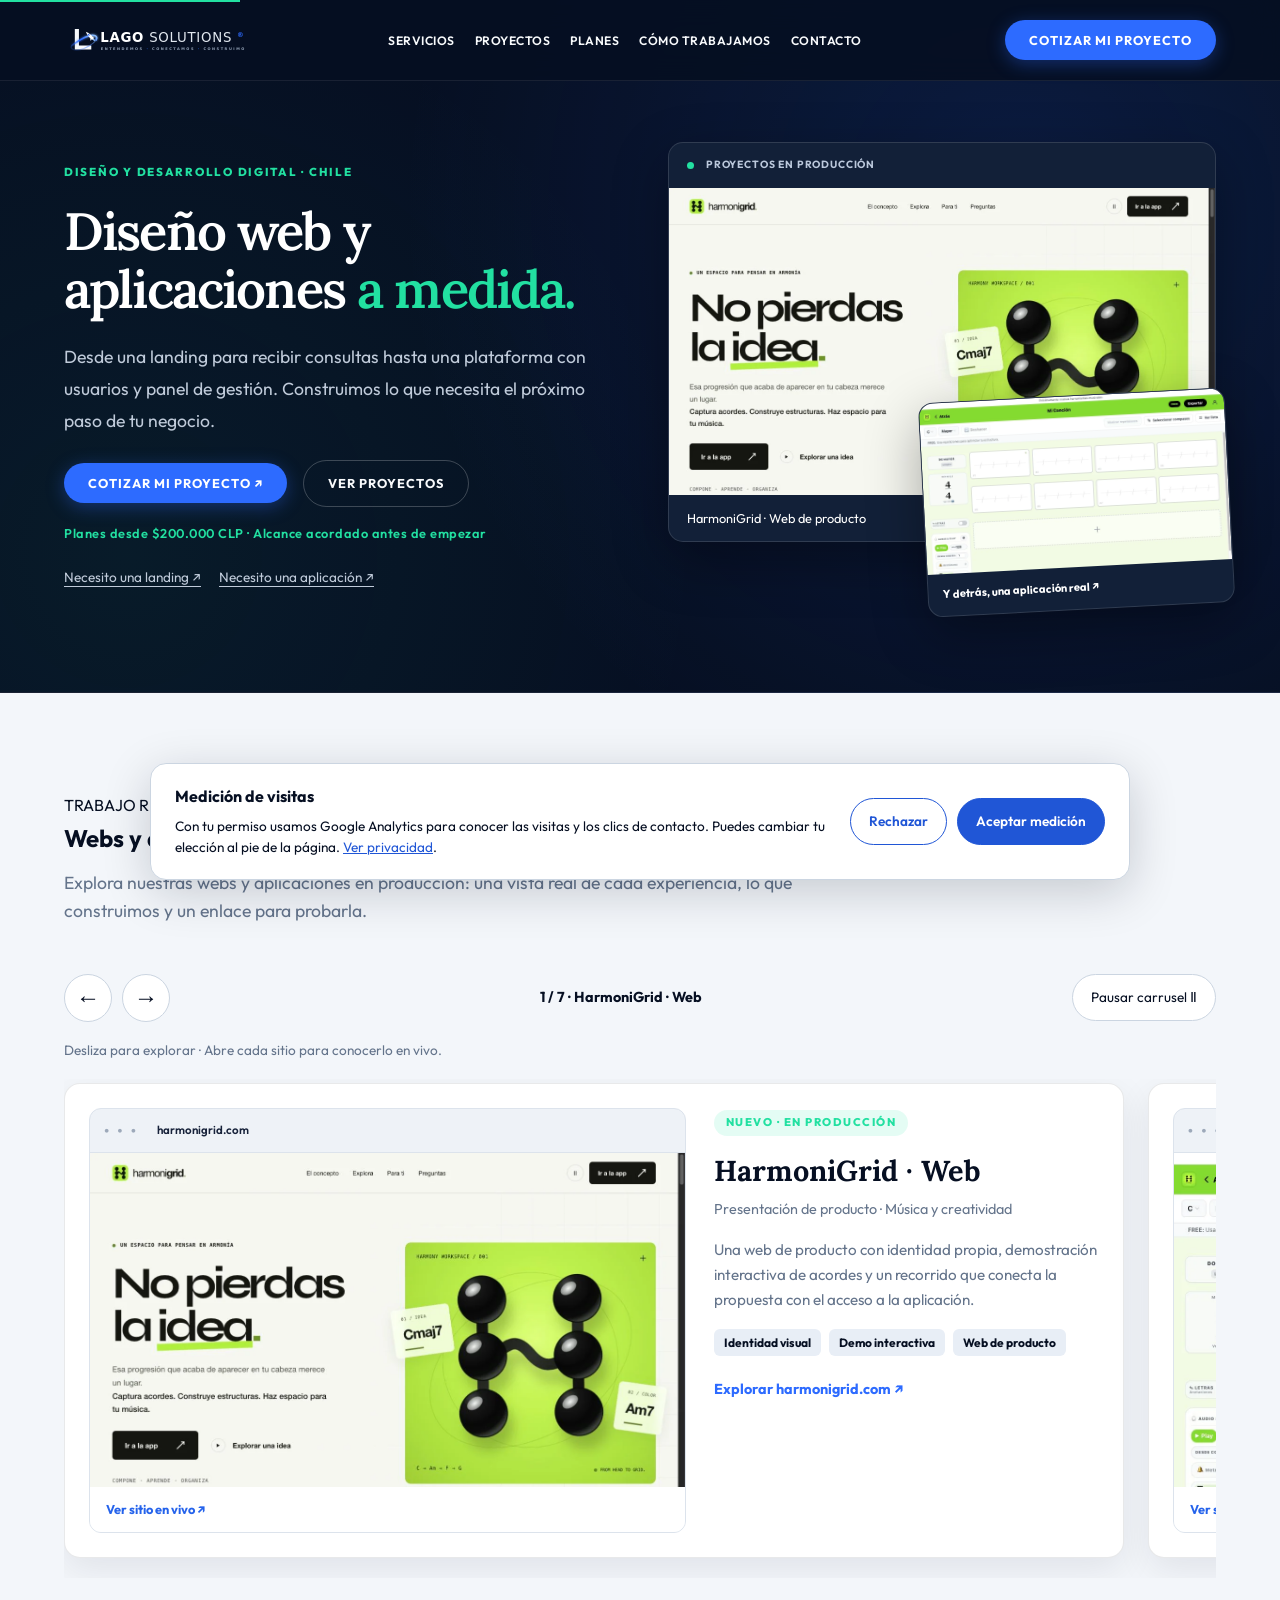
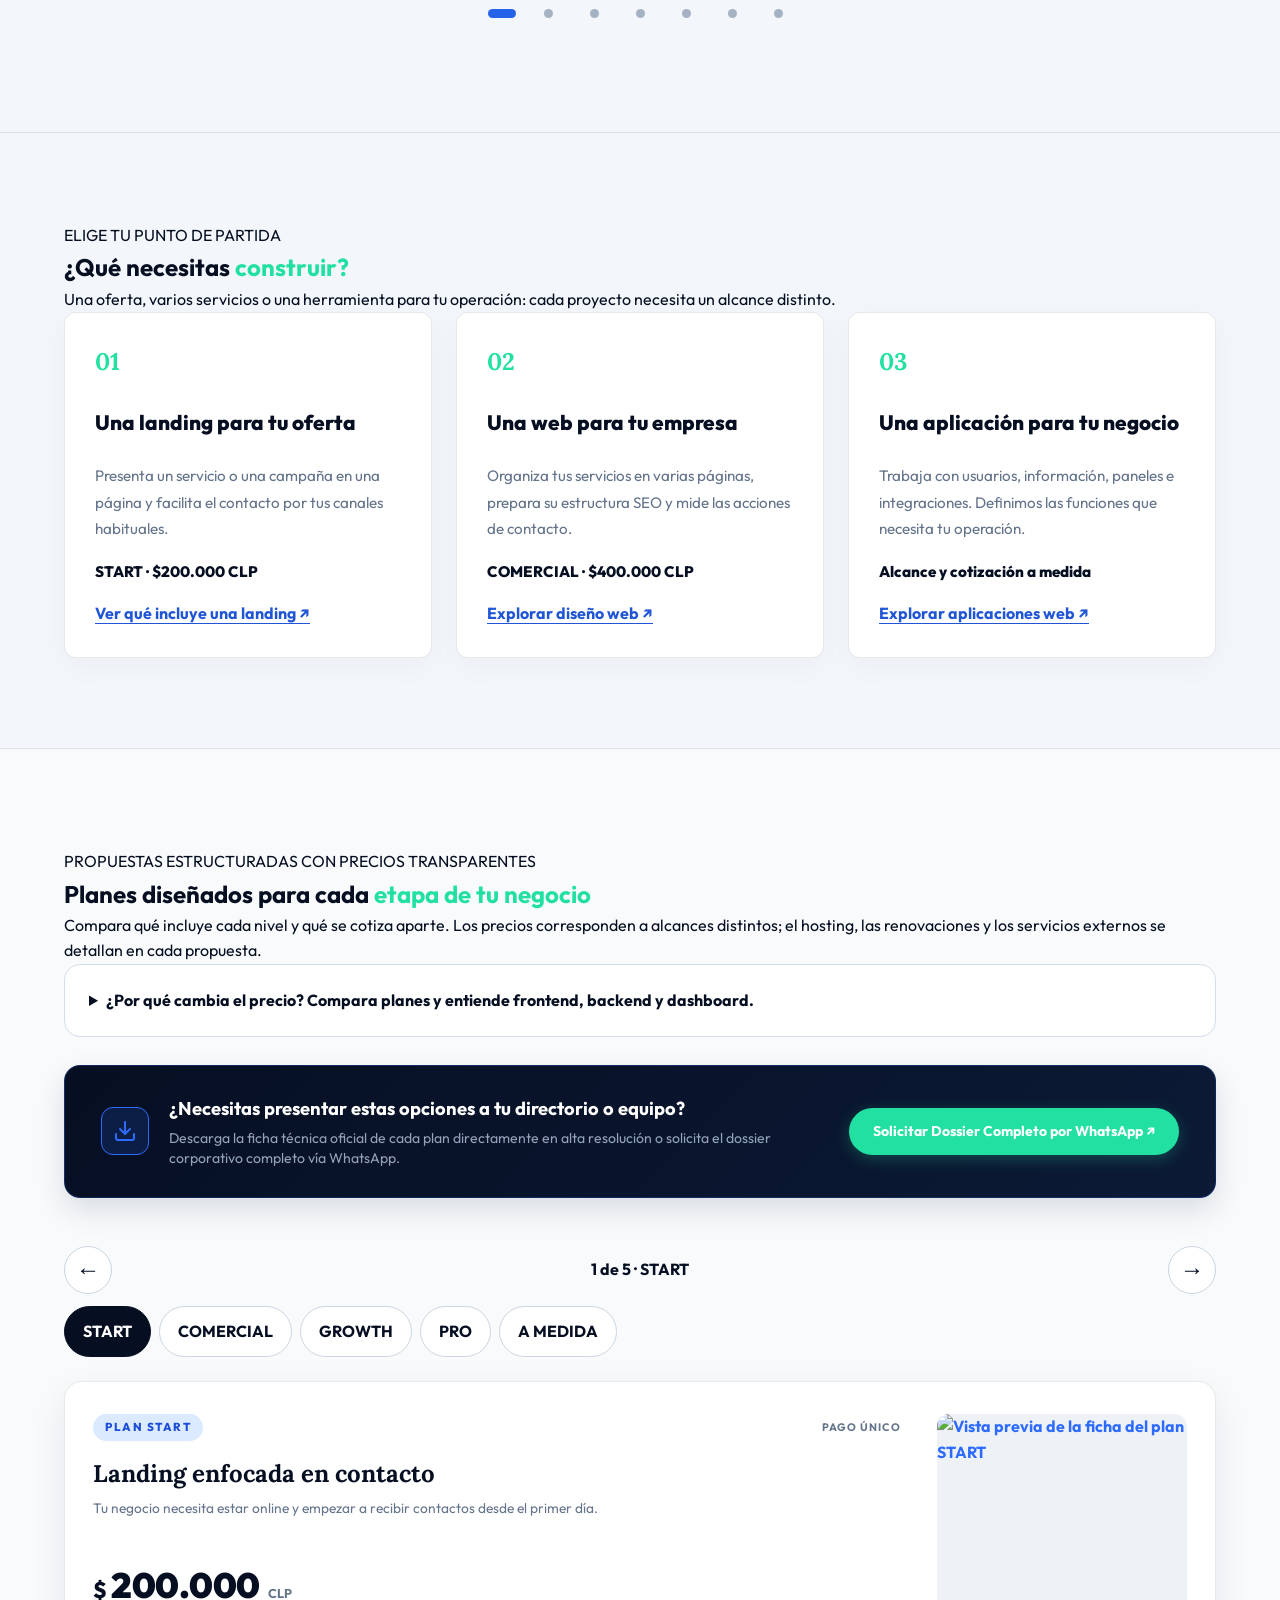
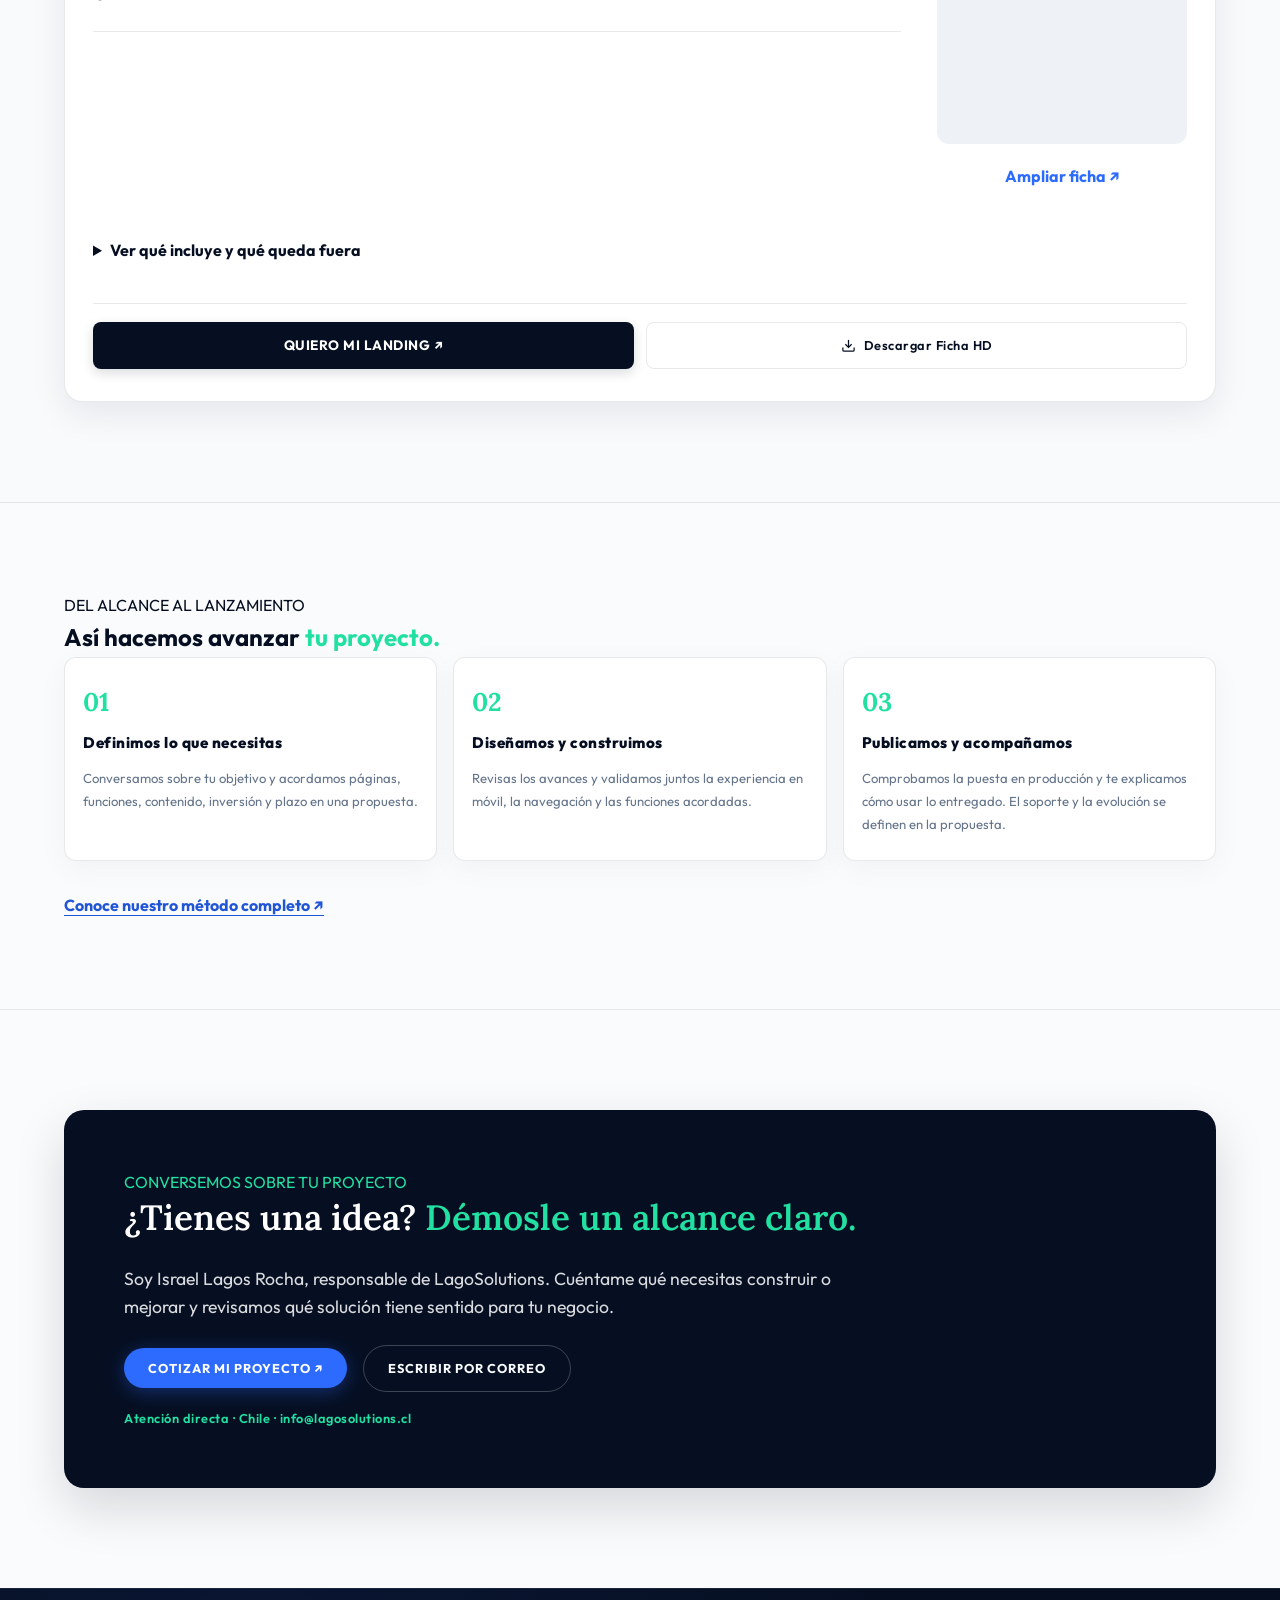
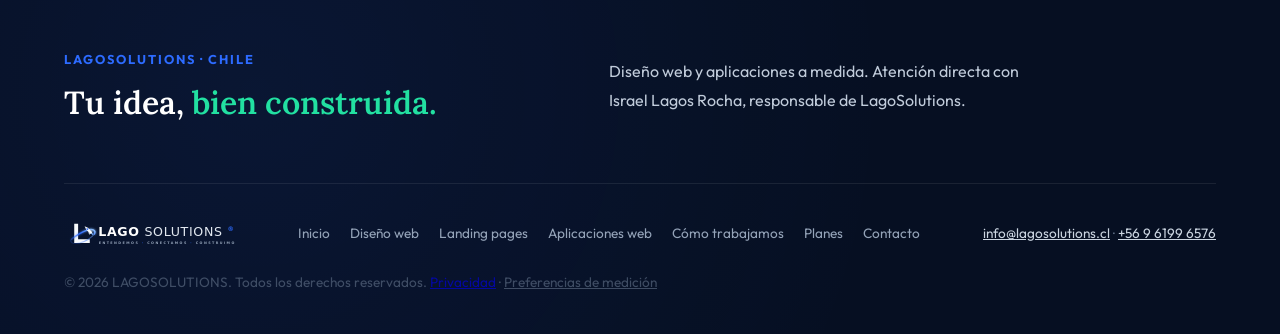
==== commit be030c7a: "Agrega ROSS Agencia como entrega inicial operativa al portafolio" ====
--- a/index.html
+++ b/index.html
@@ -170,9 +170,14 @@
  </article>
 <article class="portfolio-card project-slide" id="card-harmonigrid-app">
  <a class="project-preview" href="https://harmonigrid.app/" target="_blank" rel="noopener" aria-label="Visitar HarmoniGrid · App"><span class="project-browser-bar"><span aria-hidden="true">● ● ●</span> harmonigrid.app</span><img src="assets/projects/harmonigrid-app.webp" alt="Vista general de HarmoniGrid · App" width="1280" height="720" loading="lazy" decoding="async"><span class="project-preview-label">Ver sitio en vivo ↗</span></a>
- <div class="portfolio-card-header"><span class="portfolio-badge-real">NUEVO · EN PRODUCCIÓN</span><h3 class="portfolio-project-name">HarmoniGrid · App</h3><p class="portfolio-project-sub">Aplicación web · Composición musical</p><p class="project-description">Un espacio visual para organizar acordes y compases, explorar tonalidades y preparar ideas musicales. La interfaz reúne edición, reproducción y opciones de exportación.</p><div class="portfolio-tech-tags"><span class="tech-tag">Editor musical</span><span class="tech-tag">Audio y reproducción</span><span class="tech-tag">Aplicación web</span></div></div>
+ <div class="portfolio-card-header"><span class="portfolio-badge-real">NUEVO · EN PRODUCCIÓN</span><h3 class="portfolio-project-name">HarmoniGrid · App</h3><p class="portfolio-project-sub">Aplicación web · Composición musical</p><p class="project-description">Un espacio visual para organizar acordes y compases, explorar tonalidades y preparar ideas musicales. La interfaz reúne edición, reproducción y opciones de exportación, además de acceso a cuenta para guardar composiciones.</p><div class="portfolio-tech-tags"><span class="tech-tag">Editor musical</span><span class="tech-tag">Audio y reproducción</span><span class="tech-tag">Aplicación web</span></div></div>
  <div class="portfolio-card-footer"><a href="https://harmonigrid.app/" target="_blank" rel="noopener" class="portfolio-link-btn">Explorar harmonigrid.app ↗</a></div>
  </article>
+<article class="portfolio-card project-slide" id="card-ross">
+ <a class="project-preview" href="https://rossagencia.cl/" target="_blank" rel="noopener" aria-label="Visitar ROSS Agencia"><span class="project-browser-bar"><span aria-hidden="true">● ● ●</span> rossagencia.cl</span><img src="assets/projects/ross-2026-10-20.jpg" alt="Vista de la portada de ROSS Agencia: Tu idea, nuestro escenario" width="1280" height="720" loading="lazy" decoding="async"><span class="project-preview-label">Ver sitio en vivo ↗</span></a>
+ <div class="portfolio-card-header"><span class="portfolio-badge-real">ENTREGA INICIAL · OPERATIVA · EN DESARROLLO</span><h3 class="portfolio-project-name">ROSS Agencia</h3><p class="portfolio-project-sub">Producción de eventos & experiencias · La Araucanía</p><p class="project-description">Web de agencia con catálogo de experiencias, agenda, presentación de booking artístico y páginas por servicio. Conecta la propuesta visual con consultas de eventos por WhatsApp.</p><div class="portfolio-tech-tags"><span class="tech-tag">Web de servicios</span><span class="tech-tag">Agenda de eventos</span><span class="tech-tag">Cotización por WhatsApp</span></div><p class="unmeasured-note">Versión inicial entregada y operativa. El despliegue y desarrollo continúan; algunas secciones siguen en revisión.</p></div>
+ <div class="portfolio-card-footer"><a href="https://rossagencia.cl/" target="_blank" rel="noopener" class="portfolio-link-btn">Explorar rossagencia.cl ↗</a></div>
+</article>
 <article class="portfolio-card project-slide" id="card-bandabruna"><a class="project-preview" href="https://www.bandabruna.cl/" target="_blank" rel="noopener" aria-label="Visitar Banda Bruna"><span class="project-browser-bar"><span aria-hidden="true">● ● ●</span> www.bandabruna.cl</span><img src="assets/projects/bandabruna.webp" alt="Vista general del sitio web de Banda Bruna" width="1280" height="720" loading="lazy" decoding="async"><span class="project-preview-label">Ver sitio en vivo ↗</span></a>
                         <div class="portfolio-card-header">
                             <span class="portfolio-badge-real">[ REAL — EN PRODUCCIÓN ]</span>
@@ -230,11 +235,11 @@
                             </a>
                         </div>
                     </article>
-<article class="portfolio-card project-slide" id="card-logos"><a class="project-preview" href="https://www.logosarquitectura.cl/" target="_blank" rel="noopener" aria-label="Visitar Logos Arquitectura"><span class="project-browser-bar"><span aria-hidden="true">● ● ●</span> www.logosarquitectura.cl</span><img src="assets/projects/logos.webp" alt="Vista general del sitio web de Logos Arquitectura" width="1280" height="720" loading="lazy" decoding="async"><span class="project-preview-label">Ver sitio en vivo ↗</span></a>
+<article class="portfolio-card project-slide" id="card-logos"><a class="project-preview" href="https://logosarquitectura.cl/" target="_blank" rel="noopener" aria-label="Visitar Logos Arquitectura"><span class="project-browser-bar"><span aria-hidden="true">● ● ●</span> www.logosarquitectura.cl</span><img src="assets/projects/logos-2026-10-17.jpg" alt="Vista general del sitio web de Logos Arquitectura" width="1280" height="720" loading="lazy" decoding="async"><span class="project-preview-label">Ver sitio en vivo ↗</span></a>
                         <div class="portfolio-card-header">
                             <span class="portfolio-badge-real">[ REAL — EN PRODUCCIÓN ]</span>
                             <h3 class="portfolio-project-name">Logos Arquitectura</h3>
-                            <p class="portfolio-project-sub">Infraestructura Educacional & Asesoría MINEDUC · Chile</p>
+                            <p class="portfolio-project-sub">Reconocimiento Oficial & Infraestructura Educacional · Chile</p>
                         </div>
 
 <details class="project-case"><summary>Explorar el proyecto</summary>                        <!-- Conmutador Interactivo 4 Estados -->
@@ -256,21 +261,20 @@
                             </div>
                             <div class="case-state-panel" id="logos-construyo" role="tabpanel">
                                 <strong>QUÉ SE CONSTRUYÓ:</strong>
-                                <p>Plataforma B2B desde cero, estructuración clara de servicios normativos, integración con Google Ads / Tag Manager y canalización de evaluación directa.</p>
+                                <p>Sitio especializado en Reconocimiento Oficial e infraestructura educacional, con páginas por área, preguntas frecuentes y contacto directo por WhatsApp.</p>
                             </div>
                             <div class="case-state-panel" id="logos-actual" role="tabpanel">
                                 <strong>SISTEMA ACTUAL EN PRODUCCIÓN:</strong>
-                                <p>Plataforma orientada a la captación B2B en producción permanente en logosarquitectura.cl.</p>
+                                <p>Sitio público con asesoría para establecimientos nuevos, ampliaciones y observaciones, además de áreas técnico-pedagógica, habitacional e inmobiliaria.</p>
                             </div>
 
                             <div class="portfolio-detail-item" style="margin-top: 16px;">
                                 <strong>CAPACIDAD TÉCNICA (INFORMACIÓN SECUNDARIA):</strong>
-                                <p style="font-size: 0.8rem; color: var(--text-muted); margin-bottom: 6px;">Estructura orientada a captación, analítica de eventos y canalización directa.</p>
+                                <p style="font-size: 0.8rem; color: var(--text-muted); margin-bottom: 6px;">Navegación por servicios y situaciones del cliente, preguntas frecuentes y solicitud de revisión inicial.</p>
                                 <div class="portfolio-tech-tags">
-                                    <span class="tech-tag">Tailwind CSS</span>
-                                    <span class="tech-tag">Google Tag Manager</span>
-                                    <span class="tech-tag">Google Ads GTM</span>
-                                    <span class="tech-tag">Cloudinary CDN</span>
+                                    <span class="tech-tag">Web de servicios</span>
+                                    <span class="tech-tag">Navegación por áreas</span>
+                                    <span class="tech-tag">Contacto directo</span>
                                 </div>
                             </div>
 
@@ -281,16 +285,16 @@
                             </div>
                         </div>
 </details>                        <div class="portfolio-card-footer">
-                            <a href="https://www.logosarquitectura.cl/" target="_blank" rel="noopener" class="portfolio-link-btn">
+                            <a href="https://logosarquitectura.cl/" target="_blank" rel="noopener" class="portfolio-link-btn">
                                 Visitar Sitio Real: logosarquitectura.cl ↗
                             </a>
                         </div>
                     </article>
-<article class="portfolio-card project-slide" id="card-sforzato"><a class="project-preview" href="https://www.sforzatomusic.cl/" target="_blank" rel="noopener" aria-label="Visitar Sforzato Music"><span class="project-browser-bar"><span aria-hidden="true">● ● ●</span> www.sforzatomusic.cl</span><img src="assets/projects/sforzato.webp" alt="Vista general del sitio web de Sforzato Music" width="1280" height="720" loading="lazy" decoding="async"><span class="project-preview-label">Ver sitio en vivo ↗</span></a>
+<article class="portfolio-card project-slide" id="card-sforzato"><a class="project-preview" href="https://www.sforzatomusic.cl/" target="_blank" rel="noopener" aria-label="Visitar Sforzato Music"><span class="project-browser-bar"><span aria-hidden="true">● ● ●</span> www.sforzatomusic.cl</span><img src="assets/projects/sforzato-2026-10-17.jpg" alt="Vista general del sitio web de Sforzato Music" width="1280" height="720" loading="lazy" decoding="async"><span class="project-preview-label">Ver sitio en vivo ↗</span></a>
                         <div class="portfolio-card-header">
                             <span class="portfolio-badge-real">[ REAL — EN PRODUCCIÓN ]</span>
                             <h3 class="portfolio-project-name">Sforzato Music</h3>
-                            <p class="portfolio-project-sub">Producción Musical, Catálogo & Distribución Digital · Chile</p>
+                            <p class="portfolio-project-sub">Sello Musical & Lanzamientos · Chile</p>
                         </div>
 
 <details class="project-case"><summary>Explorar el proyecto</summary>                        <!-- Conmutador Interactivo 4 Estados -->
@@ -312,27 +316,26 @@
                             </div>
                             <div class="case-state-panel" id="sforzato-construyo" role="tabpanel">
                                 <strong>QUÉ SE CONSTRUYÓ:</strong>
-                                <p>Plataforma web editorial moderna, estructuración de catálogo discográfico, registro documental del proceso creativo y canalización directa a canales oficiales.</p>
+                                <p>Web del sello con presentación de su identidad, página del lanzamiento «Al fin te soñé», proyecto «En Tu Memoria» y enlaces a plataformas de escucha.</p>
                             </div>
                             <div class="case-state-panel" id="sforzato-actual" role="tabpanel">
                                 <strong>SISTEMA ACTUAL EN PRODUCCIÓN:</strong>
-                                <p>Plataforma y catálogo musical en producción activa en sforzatomusic.cl.</p>
+                                <p>Sello musical con su primer lanzamiento publicado, «Al fin te soñé», y presentación del proyecto «En Tu Memoria».</p>
                             </div>
 
                             <div class="portfolio-detail-item" style="margin-top: 16px;">
                                 <strong>CAPACIDAD TÉCNICA (INFORMACIÓN SECUNDARIA):</strong>
-                                <p style="font-size: 0.8rem; color: var(--text-muted); margin-bottom: 6px;">Estructura moderna en Next.js, optimización multimedia y Schema.org de catálogo.</p>
+                                <p style="font-size: 0.8rem; color: var(--text-muted); margin-bottom: 6px;">Recorrido editorial entre sello, lanzamiento y proyecto musical, con portadas y enlaces de escucha.</p>
                                 <div class="portfolio-tech-tags">
-                                    <span class="tech-tag">Next.js</span>
-                                    <span class="tech-tag">Tailwind CSS</span>
-                                    <span class="tech-tag">Cloudflare / Vercel CDN</span>
-                                    <span class="tech-tag">Schema.org</span>
+                                    <span class="tech-tag">Identidad del sello</span>
+                                    <span class="tech-tag">Lanzamientos</span>
+                                    <span class="tech-tag">Plataformas de escucha</span>
                                 </div>
                             </div>
 
                             <div class="portfolio-evidence-box">
                                 <strong>ESTADO DE EVIDENCIA:</strong>
-                                <p>✓ Plataforma y catálogo en producción activa.</p>
+                                <p>✓ Sitio del sello y primer lanzamiento disponibles públicamente.</p>
                                 <span class="unmeasured-note">* Métricas de streaming y reproducciones sujetas a plataformas de distribución externa.</span>
                             </div>
                         </div>
@@ -342,7 +345,7 @@
                             </a>
                         </div>
                     </article>
-<article class="portfolio-card project-slide" id="card-naty"><a class="project-preview" href="https://www.natyentrenadora.com/" target="_blank" rel="noopener" aria-label="Visitar Naty Entrenadora"><span class="project-browser-bar"><span aria-hidden="true">● ● ●</span> www.natyentrenadora.com</span><img src="assets/projects/naty.webp" alt="Vista general del sitio web de Naty Entrenadora" width="1280" height="720" loading="lazy" decoding="async"><span class="project-preview-label">Ver sitio en vivo ↗</span></a>
+<article class="portfolio-card project-slide" id="card-naty"><a class="project-preview" href="https://natyentrenadora.com/" target="_blank" rel="noopener" aria-label="Visitar Naty Entrenadora"><span class="project-browser-bar"><span aria-hidden="true">● ● ●</span> www.natyentrenadora.com</span><img src="assets/projects/naty.webp" alt="Vista general del sitio web de Naty Entrenadora" width="1280" height="720" loading="lazy" decoding="async"><span class="project-preview-label">Ver sitio en vivo ↗</span></a>
                         <div class="portfolio-card-header">
                             <span class="portfolio-badge-real">[ REAL — EN PRODUCCIÓN ]</span>
                             <h3 class="portfolio-project-name">Naty Entrenadora</h3>
@@ -372,7 +375,7 @@
                             </div>
                             <div class="case-state-panel" id="naty-actual" role="tabpanel">
                                 <strong>SISTEMA ACTUAL EN PRODUCCIÓN:</strong>
-                                <p>Proyecto entregado y sitio público disponible en natyentrenadora.com, con acceso a inscripción y presentación de la plataforma de entrenamiento.</p>
+                                <p>Sitio público de membresía mensual con dos clases en vivo semanales, biblioteca de entrenamientos y rutas de inscripción y acceso al portal de alumnas.</p>
                             </div>
 
                             <div class="portfolio-detail-item" style="margin-top: 16px;">
@@ -393,7 +396,7 @@
                             </div>
                         </div>
 </details>                        <div class="portfolio-card-footer">
-                            <a href="https://www.natyentrenadora.com/" target="_blank" rel="noopener" class="portfolio-link-btn">
+                            <a href="https://natyentrenadora.com/" target="_blank" rel="noopener" class="portfolio-link-btn">
                                 Visitar Sitio Real: natyentrenadora.com ↗
                             </a>
                         </div>
@@ -925,8 +928,8 @@
     <script src="js/plan-carousel.js?v=1.0.0" defer></script>
     <script src="js/projects-carousel.js?v=1.0.0" defer></script>
 
-    <script src="js/analytics.js?v=1.0.1" defer></script>
-    <script src="js/commercial-events.js?v=1.0.0" defer></script>
+    <script src="js/analytics.js?v=1.0.2" defer></script>
+    <script src="js/commercial-events.js?v=1.0.1" defer></script>
 
     <!-- SCRIPT PRINCIPAL CORE -->
     <script src="script.js?v=4.0.0" defer></script>
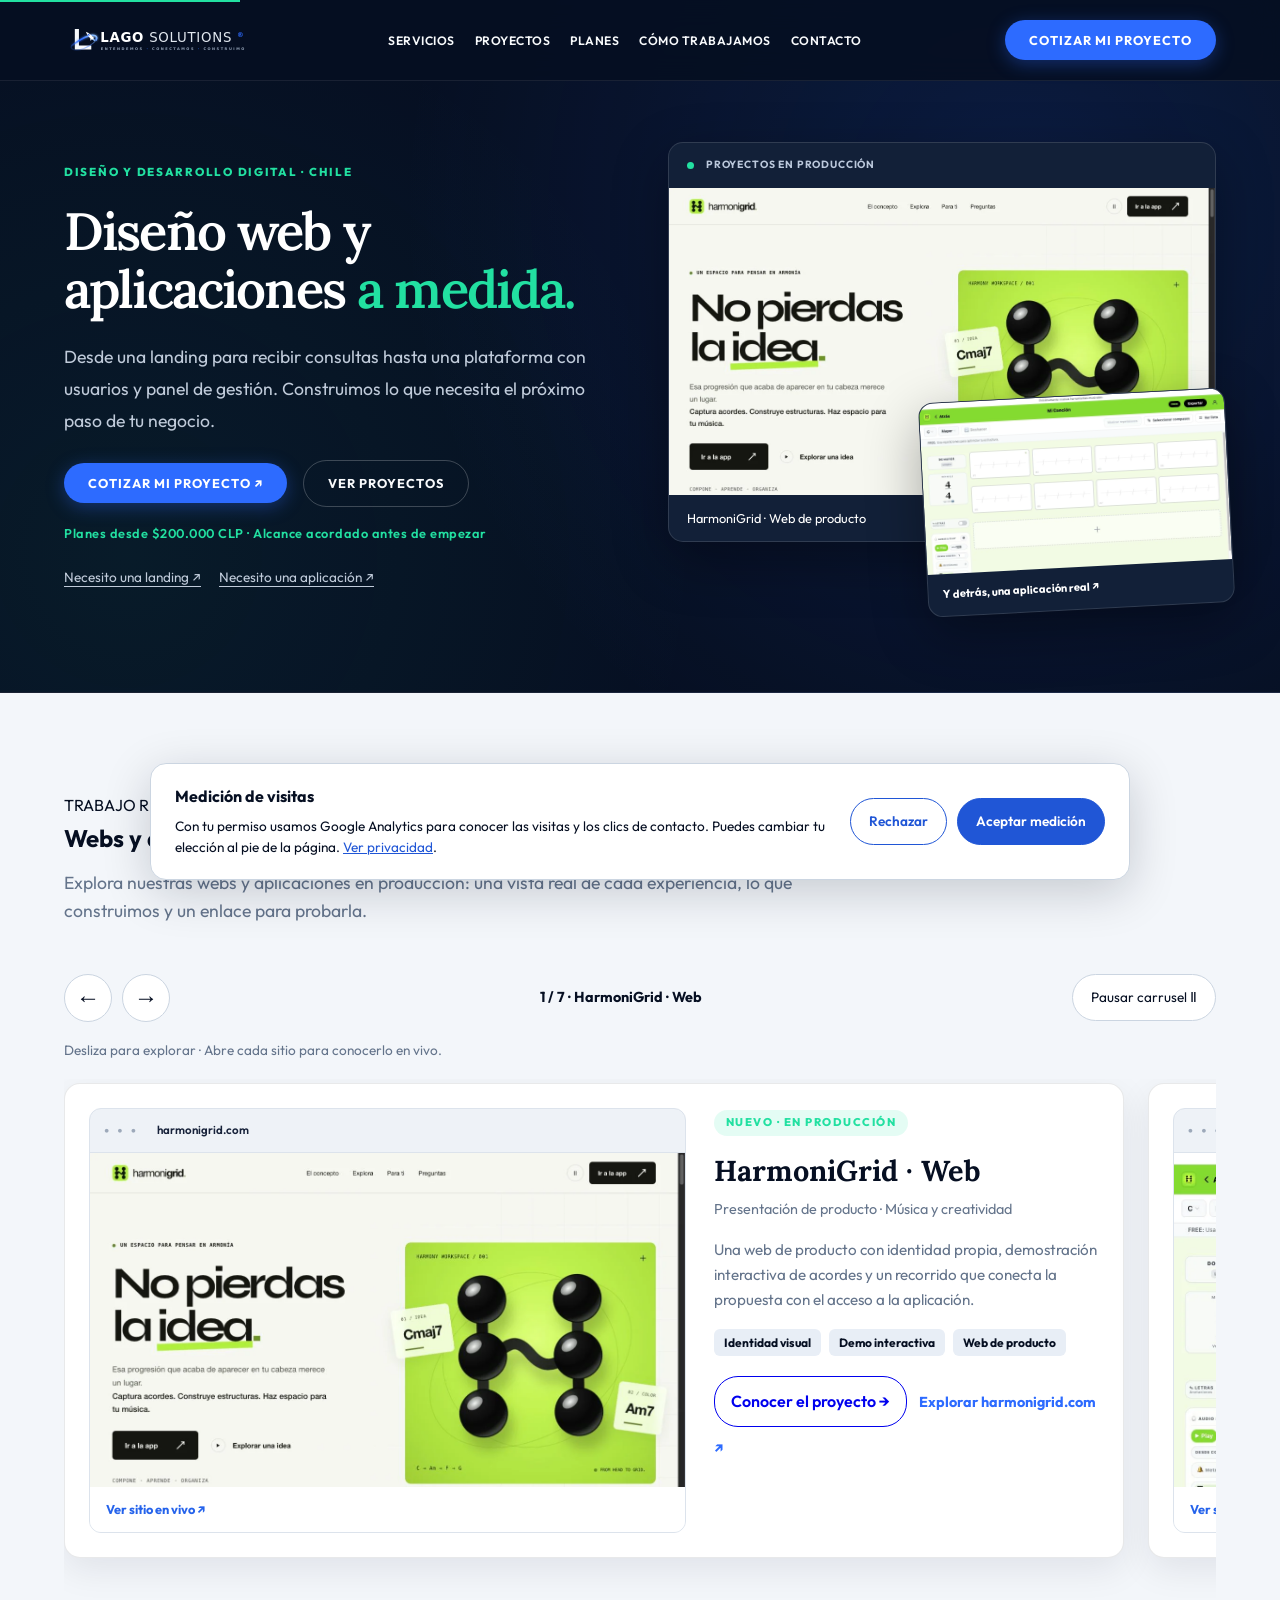
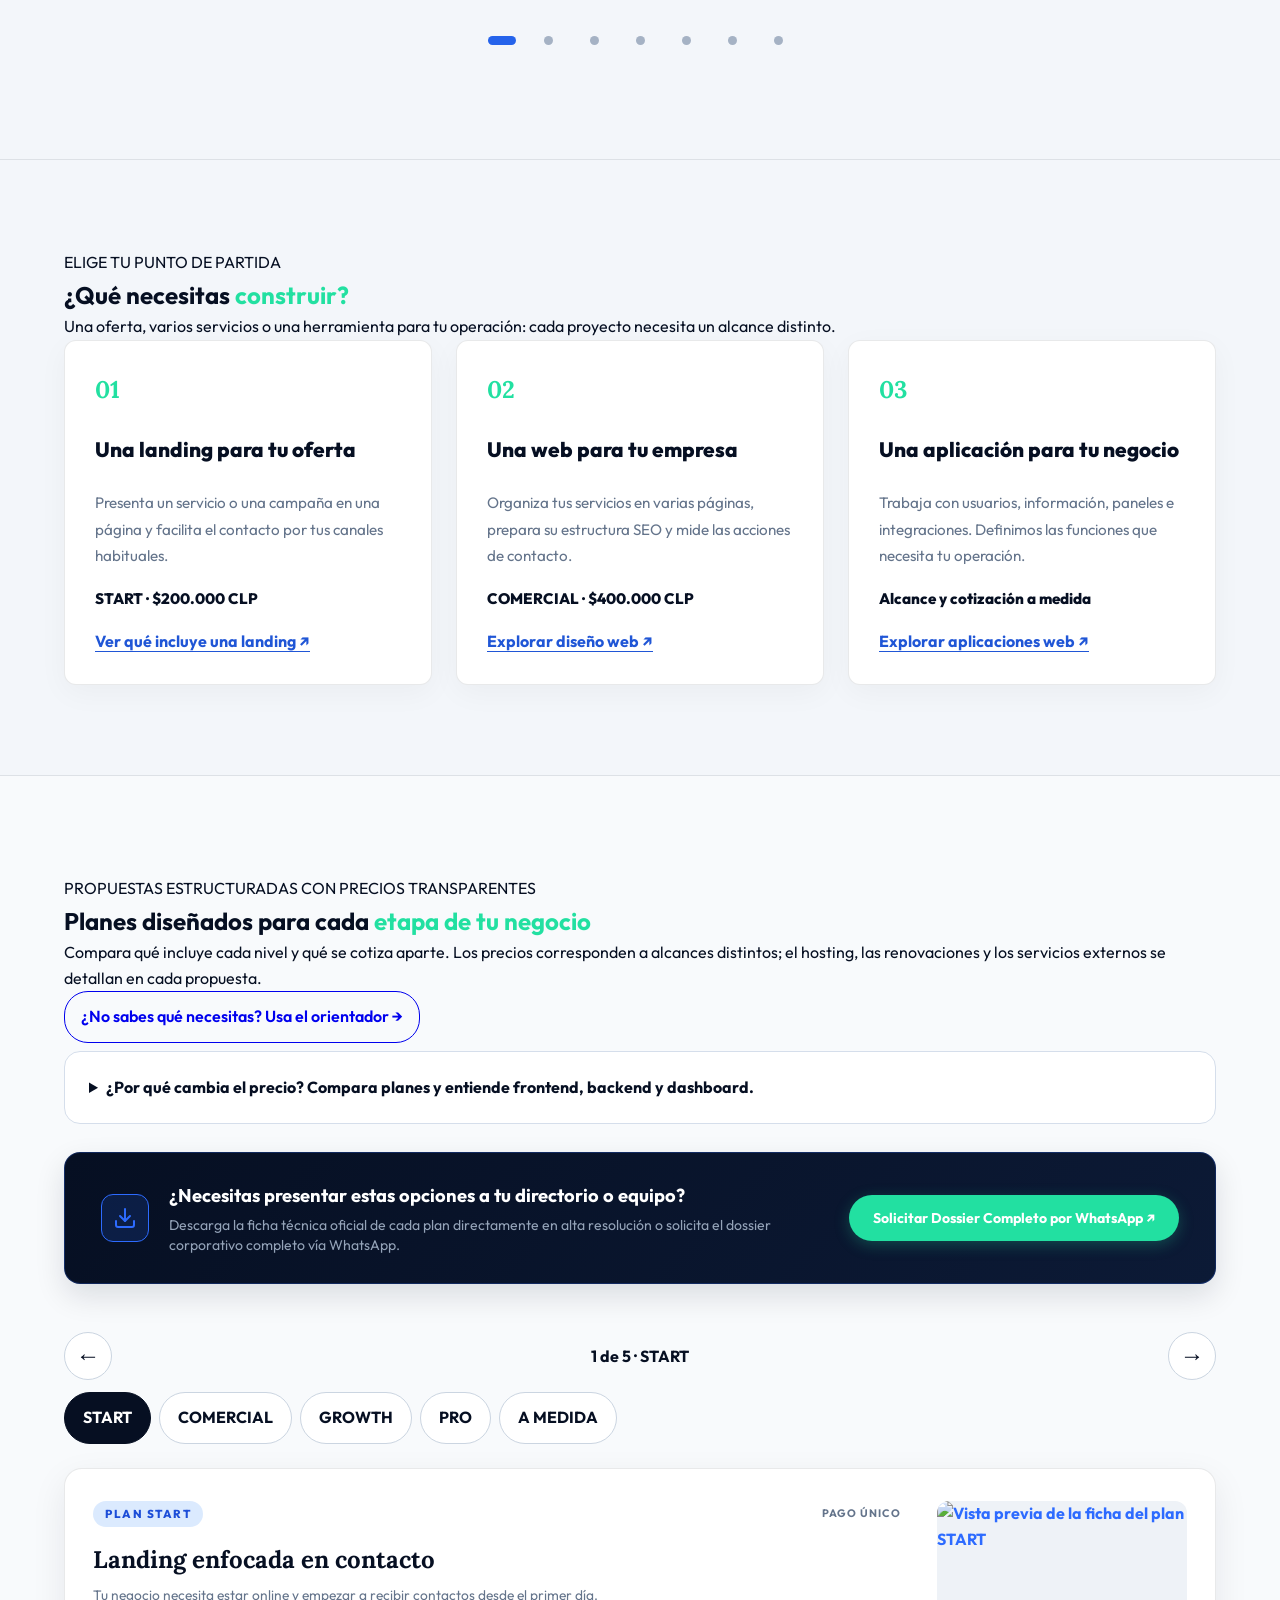
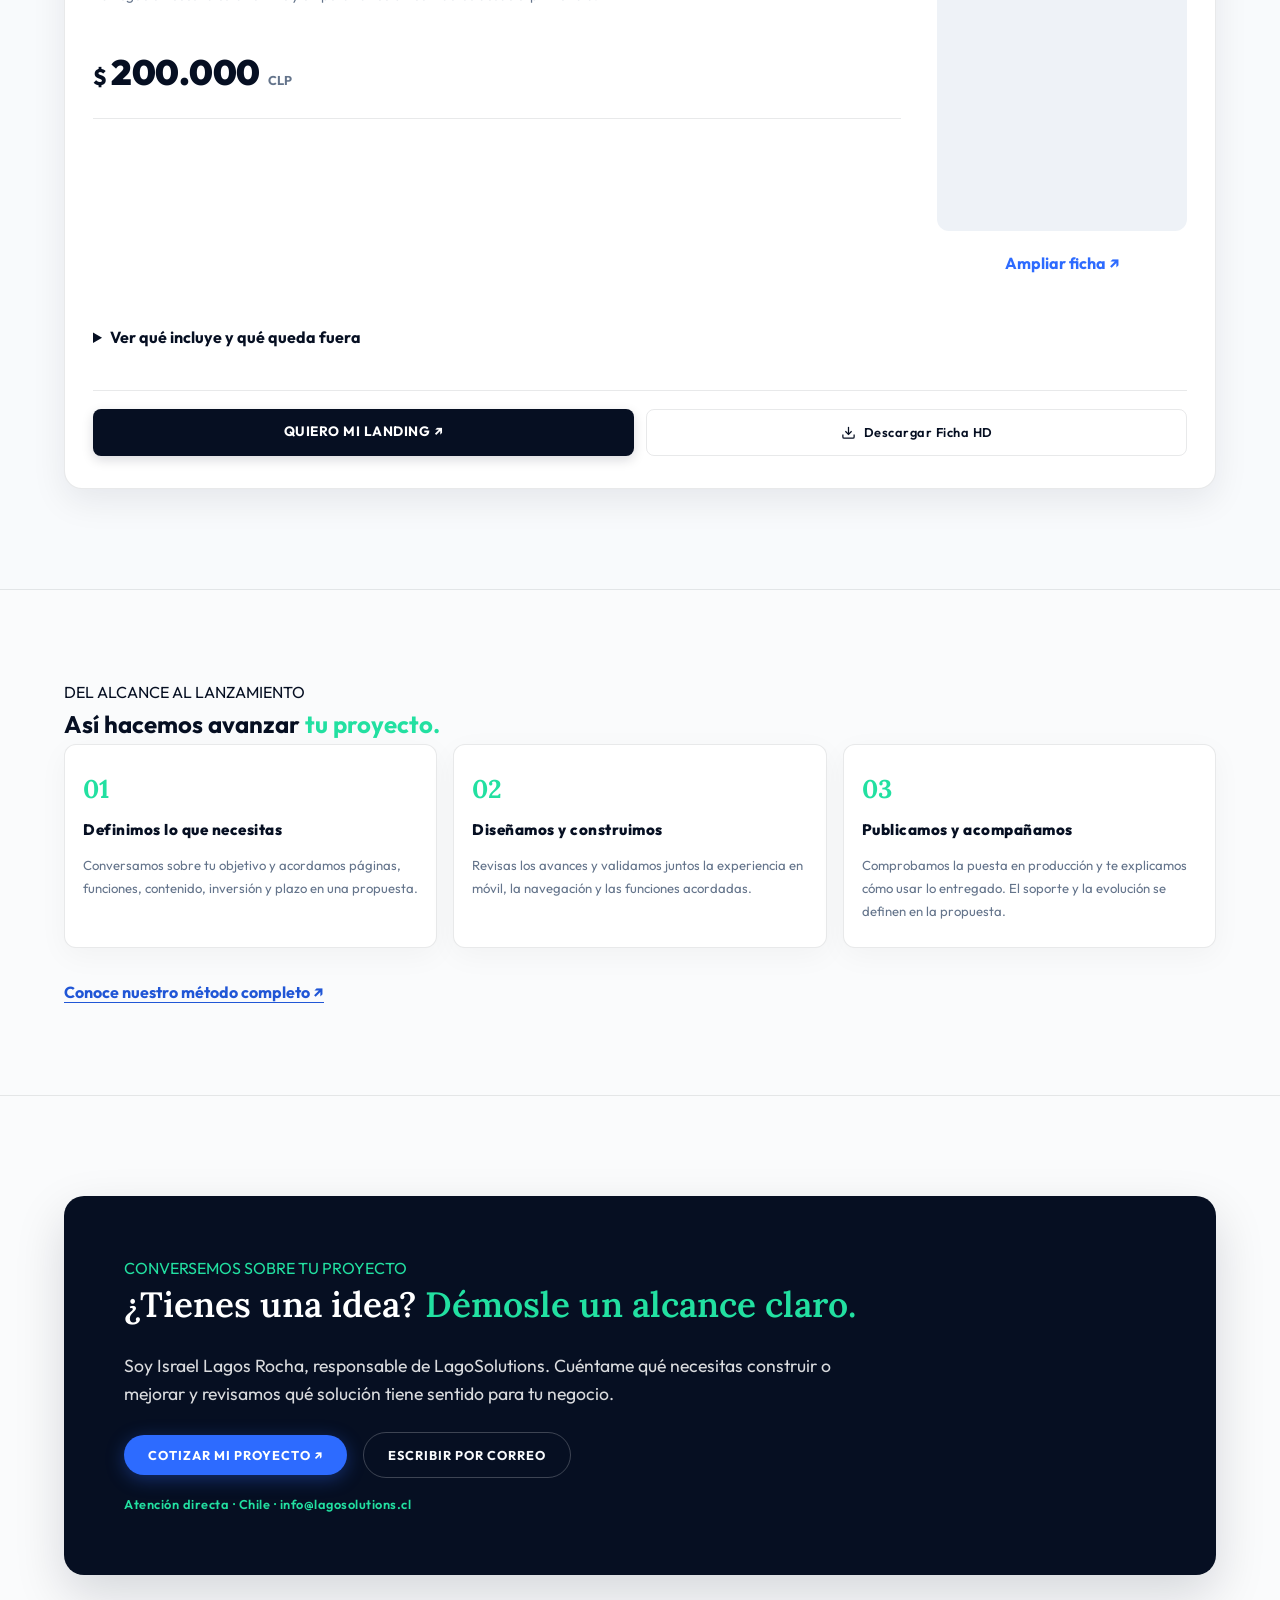
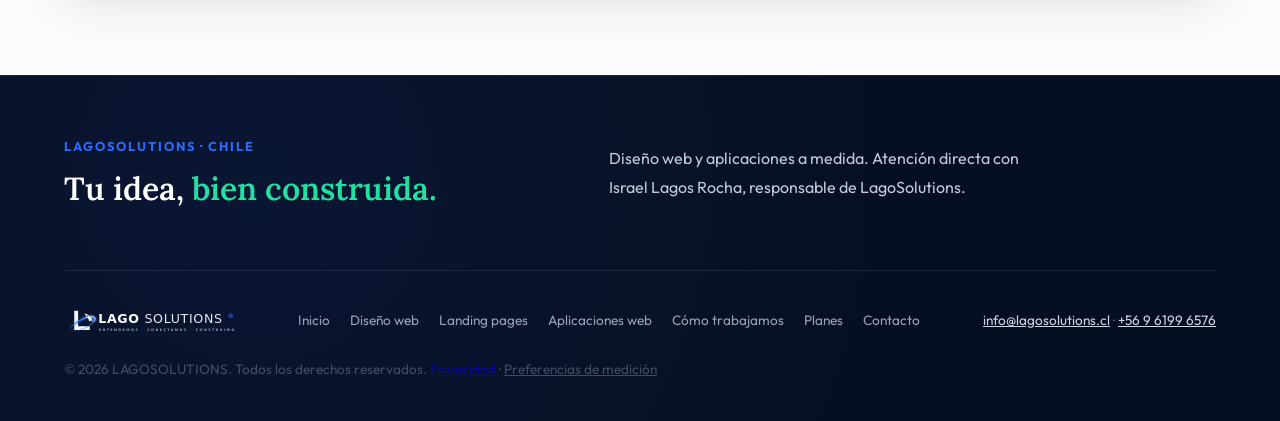
==== commit 99106d70: "Publica casos de proyectos y orientador de alcance sin dashboard" ====
--- a/index.html
+++ b/index.html
@@ -47,7 +47,7 @@
     <link href="https://fonts.googleapis.com/css2?family=Lora:ital,wght@0,400..700;1,400..700&family=Outfit:wght@300;400;500;600;700;800;900&display=swap" rel="stylesheet">
 
     <!-- Stylesheet with Cache Buster Version -->
-    <link rel="stylesheet" href="style.css?v=4.0.0">
+    <link rel="stylesheet" href="style.css?v=4.0.1">
 
     <!-- Schema.org Markup -->
     <script type="application/ld+json">
@@ -166,17 +166,17 @@
 <article class="portfolio-card project-slide" id="card-harmonigrid-com">
  <a class="project-preview" href="https://harmonigrid.com/" target="_blank" rel="noopener" aria-label="Visitar HarmoniGrid · Web"><span class="project-browser-bar"><span aria-hidden="true">● ● ●</span> harmonigrid.com</span><img src="assets/projects/harmonigrid-com.webp" alt="Vista general de HarmoniGrid · Web" width="1280" height="720" loading="lazy" decoding="async"><span class="project-preview-label">Ver sitio en vivo ↗</span></a>
  <div class="portfolio-card-header"><span class="portfolio-badge-real">NUEVO · EN PRODUCCIÓN</span><h3 class="portfolio-project-name">HarmoniGrid · Web</h3><p class="portfolio-project-sub">Presentación de producto · Música y creatividad</p><p class="project-description">Una web de producto con identidad propia, demostración interactiva de acordes y un recorrido que conecta la propuesta con el acceso a la aplicación.</p><div class="portfolio-tech-tags"><span class="tech-tag">Identidad visual</span><span class="tech-tag">Demo interactiva</span><span class="tech-tag">Web de producto</span></div></div>
- <div class="portfolio-card-footer"><a href="https://harmonigrid.com/" target="_blank" rel="noopener" class="portfolio-link-btn">Explorar harmonigrid.com ↗</a></div>
+ <div class="portfolio-card-footer"><a class="project-case-link" href="proyecto-harmonigrid.html">Conocer el proyecto →</a><a href="https://harmonigrid.com/" target="_blank" rel="noopener" class="portfolio-link-btn">Explorar harmonigrid.com ↗</a></div>
  </article>
 <article class="portfolio-card project-slide" id="card-harmonigrid-app">
  <a class="project-preview" href="https://harmonigrid.app/" target="_blank" rel="noopener" aria-label="Visitar HarmoniGrid · App"><span class="project-browser-bar"><span aria-hidden="true">● ● ●</span> harmonigrid.app</span><img src="assets/projects/harmonigrid-app.webp" alt="Vista general de HarmoniGrid · App" width="1280" height="720" loading="lazy" decoding="async"><span class="project-preview-label">Ver sitio en vivo ↗</span></a>
  <div class="portfolio-card-header"><span class="portfolio-badge-real">NUEVO · EN PRODUCCIÓN</span><h3 class="portfolio-project-name">HarmoniGrid · App</h3><p class="portfolio-project-sub">Aplicación web · Composición musical</p><p class="project-description">Un espacio visual para organizar acordes y compases, explorar tonalidades y preparar ideas musicales. La interfaz reúne edición, reproducción y opciones de exportación, además de acceso a cuenta para guardar composiciones.</p><div class="portfolio-tech-tags"><span class="tech-tag">Editor musical</span><span class="tech-tag">Audio y reproducción</span><span class="tech-tag">Aplicación web</span></div></div>
- <div class="portfolio-card-footer"><a href="https://harmonigrid.app/" target="_blank" rel="noopener" class="portfolio-link-btn">Explorar harmonigrid.app ↗</a></div>
+ <div class="portfolio-card-footer"><a class="project-case-link" href="proyecto-harmonigrid.html">Conocer el proyecto →</a><a href="https://harmonigrid.app/" target="_blank" rel="noopener" class="portfolio-link-btn">Explorar harmonigrid.app ↗</a></div>
  </article>
 <article class="portfolio-card project-slide" id="card-ross">
  <a class="project-preview" href="https://rossagencia.cl/" target="_blank" rel="noopener" aria-label="Visitar ROSS Agencia"><span class="project-browser-bar"><span aria-hidden="true">● ● ●</span> rossagencia.cl</span><img src="assets/projects/ross-2026-10-20.jpg" alt="Vista de la portada de ROSS Agencia: Tu idea, nuestro escenario" width="1280" height="720" loading="lazy" decoding="async"><span class="project-preview-label">Ver sitio en vivo ↗</span></a>
  <div class="portfolio-card-header"><span class="portfolio-badge-real">ENTREGA INICIAL · OPERATIVA · EN DESARROLLO</span><h3 class="portfolio-project-name">ROSS Agencia</h3><p class="portfolio-project-sub">Producción de eventos & experiencias · La Araucanía</p><p class="project-description">Web de agencia con catálogo de experiencias, agenda, presentación de booking artístico y páginas por servicio. Conecta la propuesta visual con consultas de eventos por WhatsApp.</p><div class="portfolio-tech-tags"><span class="tech-tag">Web de servicios</span><span class="tech-tag">Agenda de eventos</span><span class="tech-tag">Cotización por WhatsApp</span></div><p class="unmeasured-note">Versión inicial entregada y operativa. El despliegue y desarrollo continúan; algunas secciones siguen en revisión.</p></div>
- <div class="portfolio-card-footer"><a href="https://rossagencia.cl/" target="_blank" rel="noopener" class="portfolio-link-btn">Explorar rossagencia.cl ↗</a></div>
+ <div class="portfolio-card-footer"><a class="project-case-link" href="proyecto-ross.html">Conocer el proyecto →</a><a href="https://rossagencia.cl/" target="_blank" rel="noopener" class="portfolio-link-btn">Explorar rossagencia.cl ↗</a></div>
 </article>
 <article class="portfolio-card project-slide" id="card-bandabruna"><a class="project-preview" href="https://www.bandabruna.cl/" target="_blank" rel="noopener" aria-label="Visitar Banda Bruna"><span class="project-browser-bar"><span aria-hidden="true">● ● ●</span> www.bandabruna.cl</span><img src="assets/projects/bandabruna.webp" alt="Vista general del sitio web de Banda Bruna" width="1280" height="720" loading="lazy" decoding="async"><span class="project-preview-label">Ver sitio en vivo ↗</span></a>
                         <div class="portfolio-card-header">
@@ -229,7 +229,7 @@
                                 <span class="unmeasured-note">* Métricas de facturación interna no divulgadas por confidencialidad.</span>
                             </div>
                         </div>
-</details>                        <div class="portfolio-card-footer">
+</details>                        <div class="portfolio-card-footer"><a class="project-case-link" href="proyecto-bandabruna.html">Conocer el proyecto →</a>
                             <a href="https://www.bandabruna.cl/" target="_blank" rel="noopener" class="portfolio-link-btn">
                                 Visitar Sitio Real: bandabruna.cl ↗
                             </a>
@@ -284,7 +284,7 @@
                                 <span class="unmeasured-note">* Tasa de cierre final de contratos no medida.</span>
                             </div>
                         </div>
-</details>                        <div class="portfolio-card-footer">
+</details>                        <div class="portfolio-card-footer"><a class="project-case-link" href="proyecto-logos.html">Conocer el proyecto →</a>
                             <a href="https://logosarquitectura.cl/" target="_blank" rel="noopener" class="portfolio-link-btn">
                                 Visitar Sitio Real: logosarquitectura.cl ↗
                             </a>
@@ -339,7 +339,7 @@
                                 <span class="unmeasured-note">* Métricas de streaming y reproducciones sujetas a plataformas de distribución externa.</span>
                             </div>
                         </div>
-</details>                        <div class="portfolio-card-footer">
+</details>                        <div class="portfolio-card-footer"><a class="project-case-link" href="proyecto-sforzato.html">Conocer el proyecto →</a>
                             <a href="https://www.sforzatomusic.cl/" target="_blank" rel="noopener" class="portfolio-link-btn">
                                 Visitar Sitio Real: sforzatomusic.cl ↗
                             </a>
@@ -395,7 +395,7 @@
                                 <span class="unmeasured-note">* Resultados de inscripciones y retención no publicados.</span>
                             </div>
                         </div>
-</details>                        <div class="portfolio-card-footer">
+</details>                        <div class="portfolio-card-footer"><a class="project-case-link" href="proyecto-naty.html">Conocer el proyecto →</a>
                             <a href="https://natyentrenadora.com/" target="_blank" rel="noopener" class="portfolio-link-btn">
                                 Visitar Sitio Real: natyentrenadora.com ↗
                             </a>
@@ -422,6 +422,7 @@
                 </div>
 
                 <!-- Banner Informativo de Descarga de Dossier -->
+<p><a class="project-case-link" href="orientador.html">¿No sabes qué necesitas? Usa el orientador →</a></p>
 <details class="plan-education" id="comparar-planes"><summary>¿Por qué cambia el precio? Compara planes y entiende frontend, backend y dashboard.</summary>                <div class="plan-learning">
                     <span class="opportunities-pretitle">ELIGE POR LO QUE NECESITA TU NEGOCIO</span>
                     <h3>Una web se parece a un restaurante.</h3>
--- a/style.css
+++ b/style.css
@@ -2661,3 +2661,10 @@
  .secondary-hero { padding: 40px 0; }
 }
 .commercial-hero .hero-title .accent-green { display: inline-block; }
+
+.project-case-link { display:inline-flex; padding:12px 16px; margin:0 12px 8px 0; border:1px solid currentColor; border-radius:24px; font-weight:600; text-decoration:none; }
+.project-case-link:focus-visible { outline:3px solid #587648; outline-offset:4px; }
+#scope-guide { display:grid; gap:20px; margin-bottom:32px; }
+#scope-need { width:100%; min-width:0; padding:16px; border:1px solid #657262; border-radius:12px; background:#fff; color:#172219; font:inherit; }
+#scope-result { border-left:4px solid #587648; padding:24px; background:#f0f3eb; border-radius:12px; margin-bottom:32px; }
+#scope-result[hidden] { display:none; }
